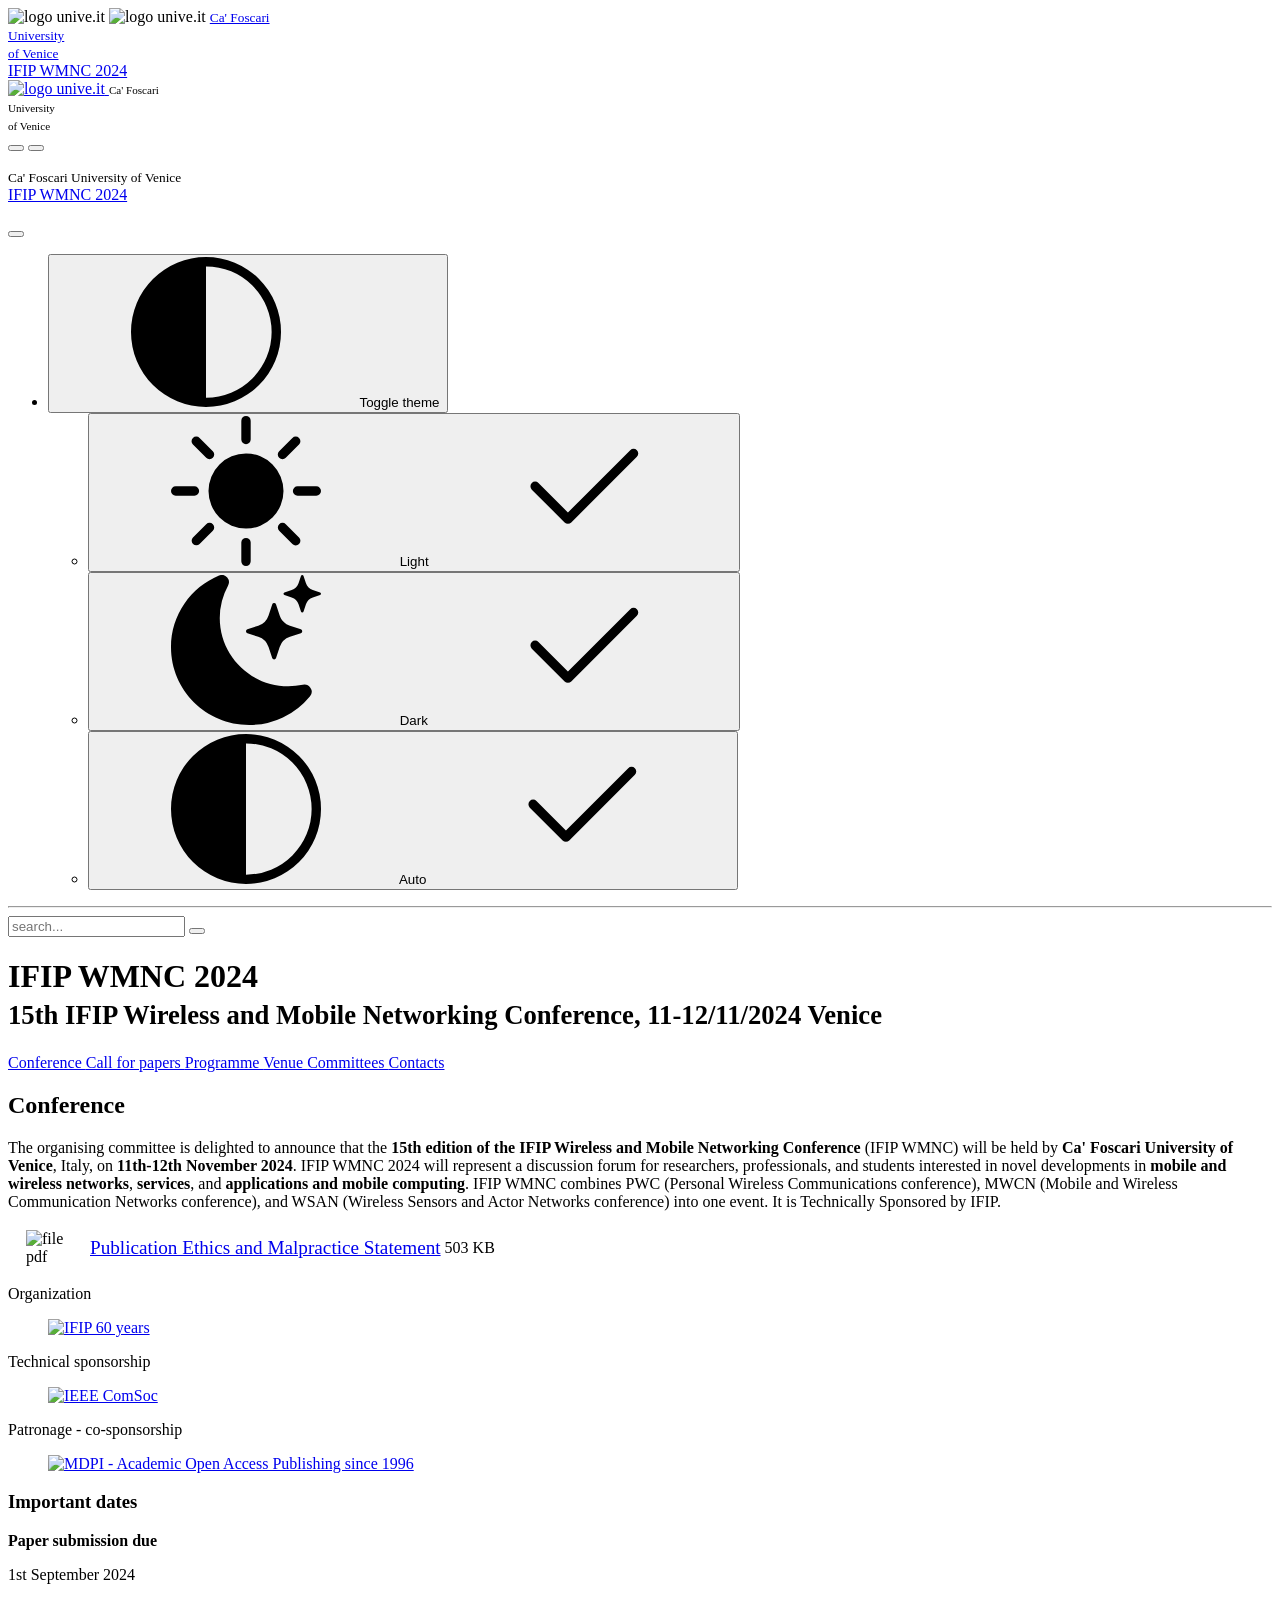
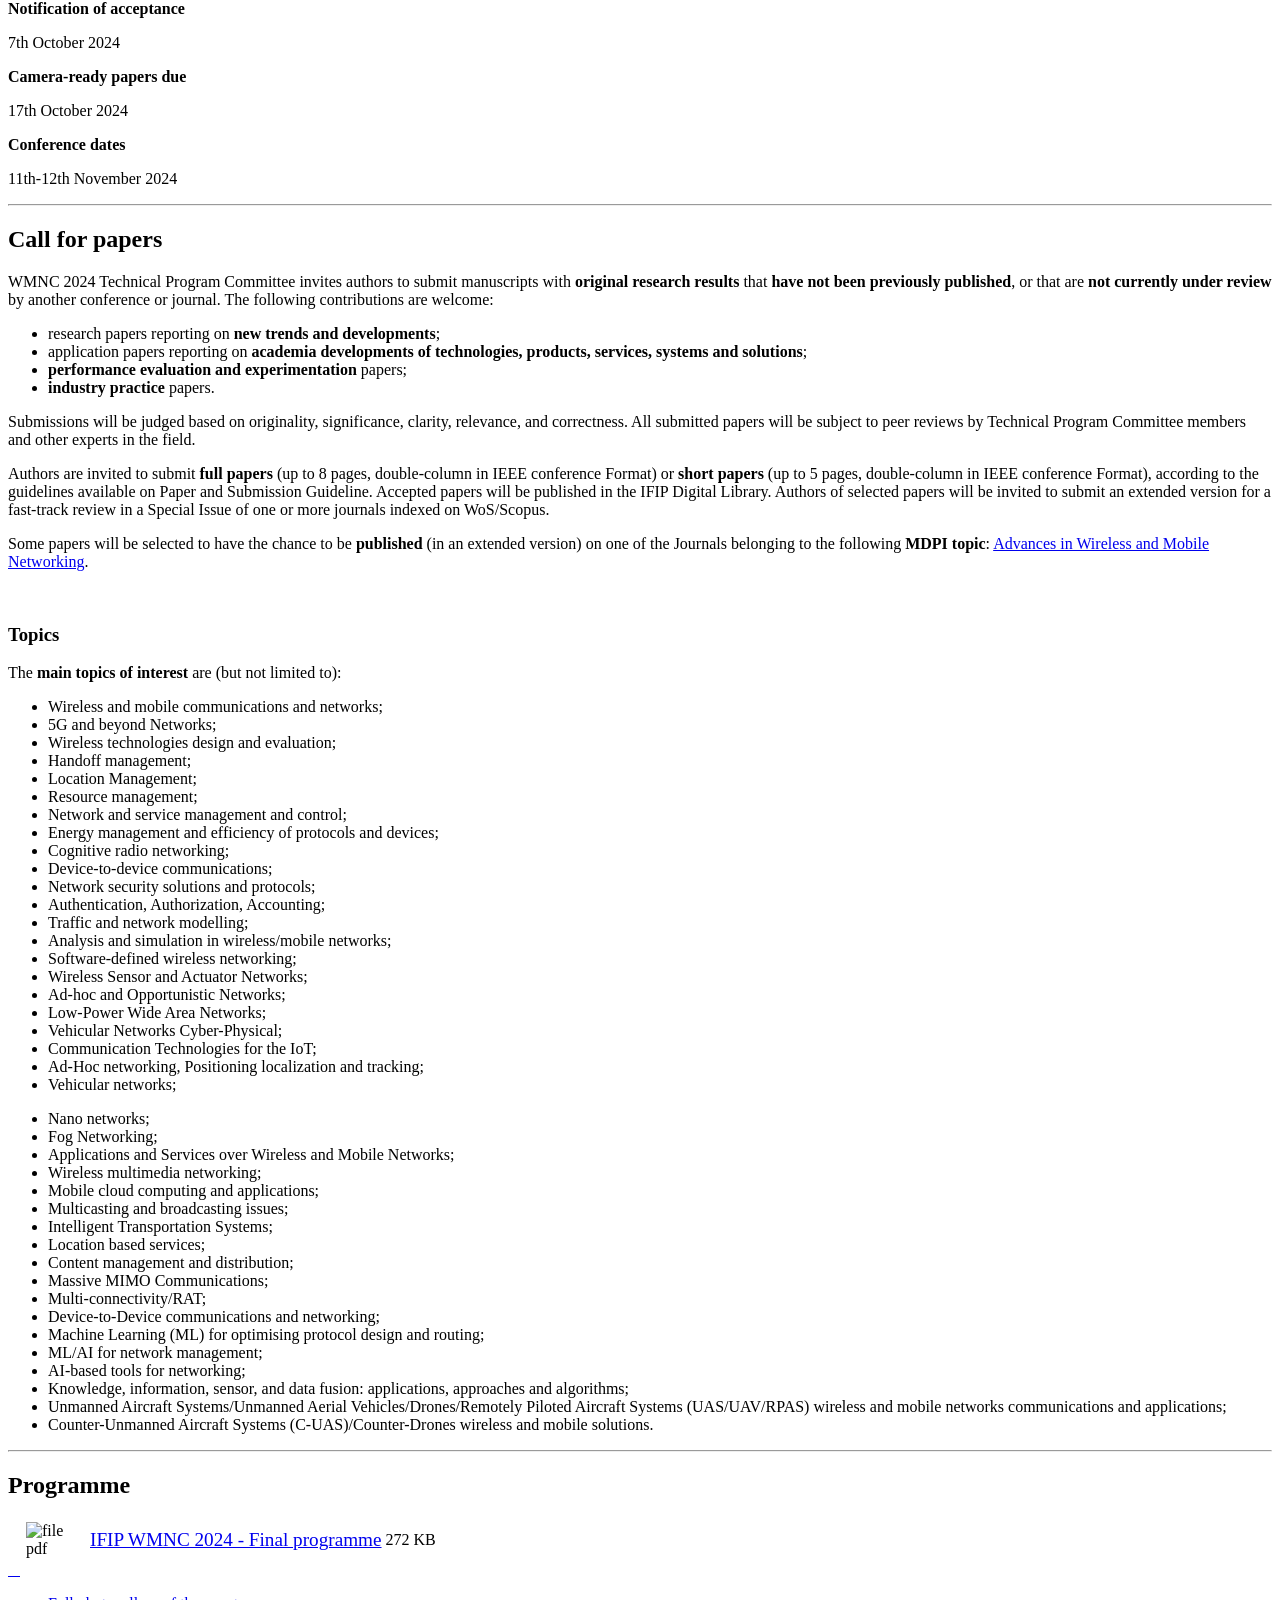
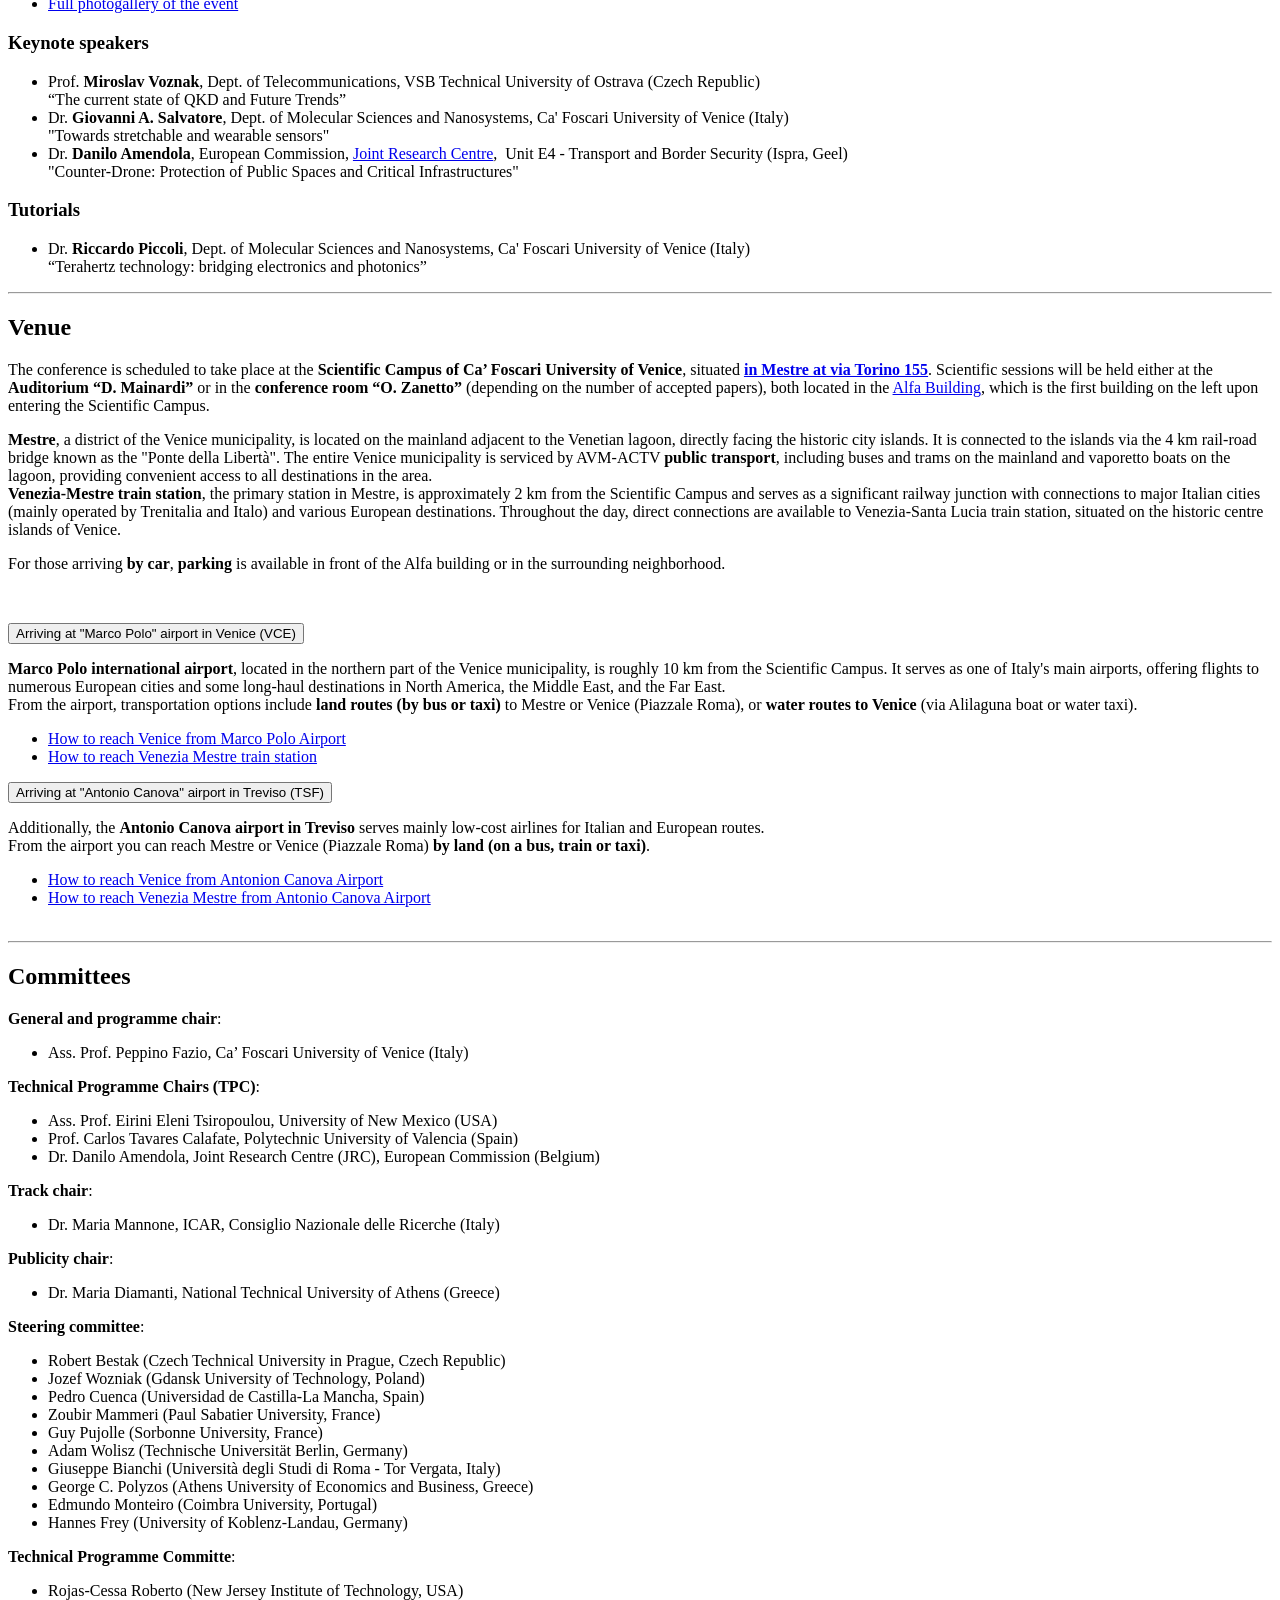
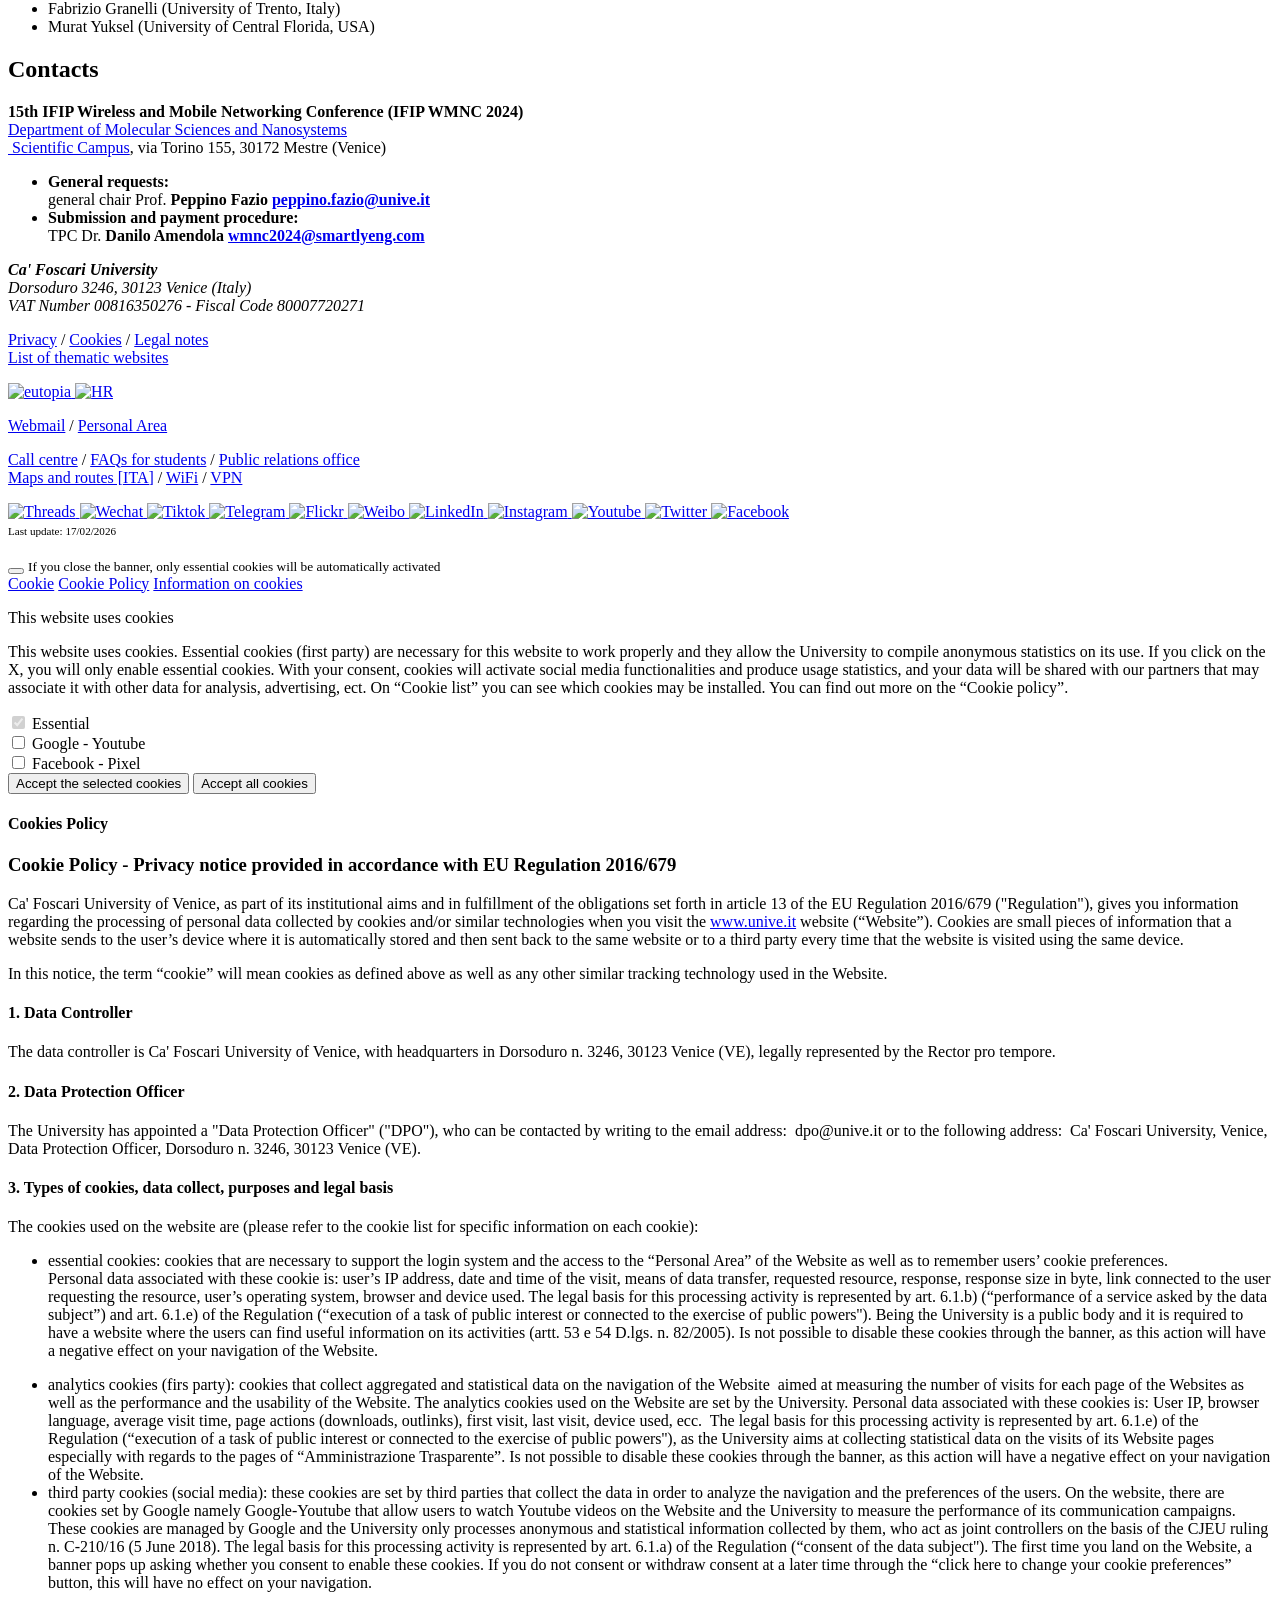
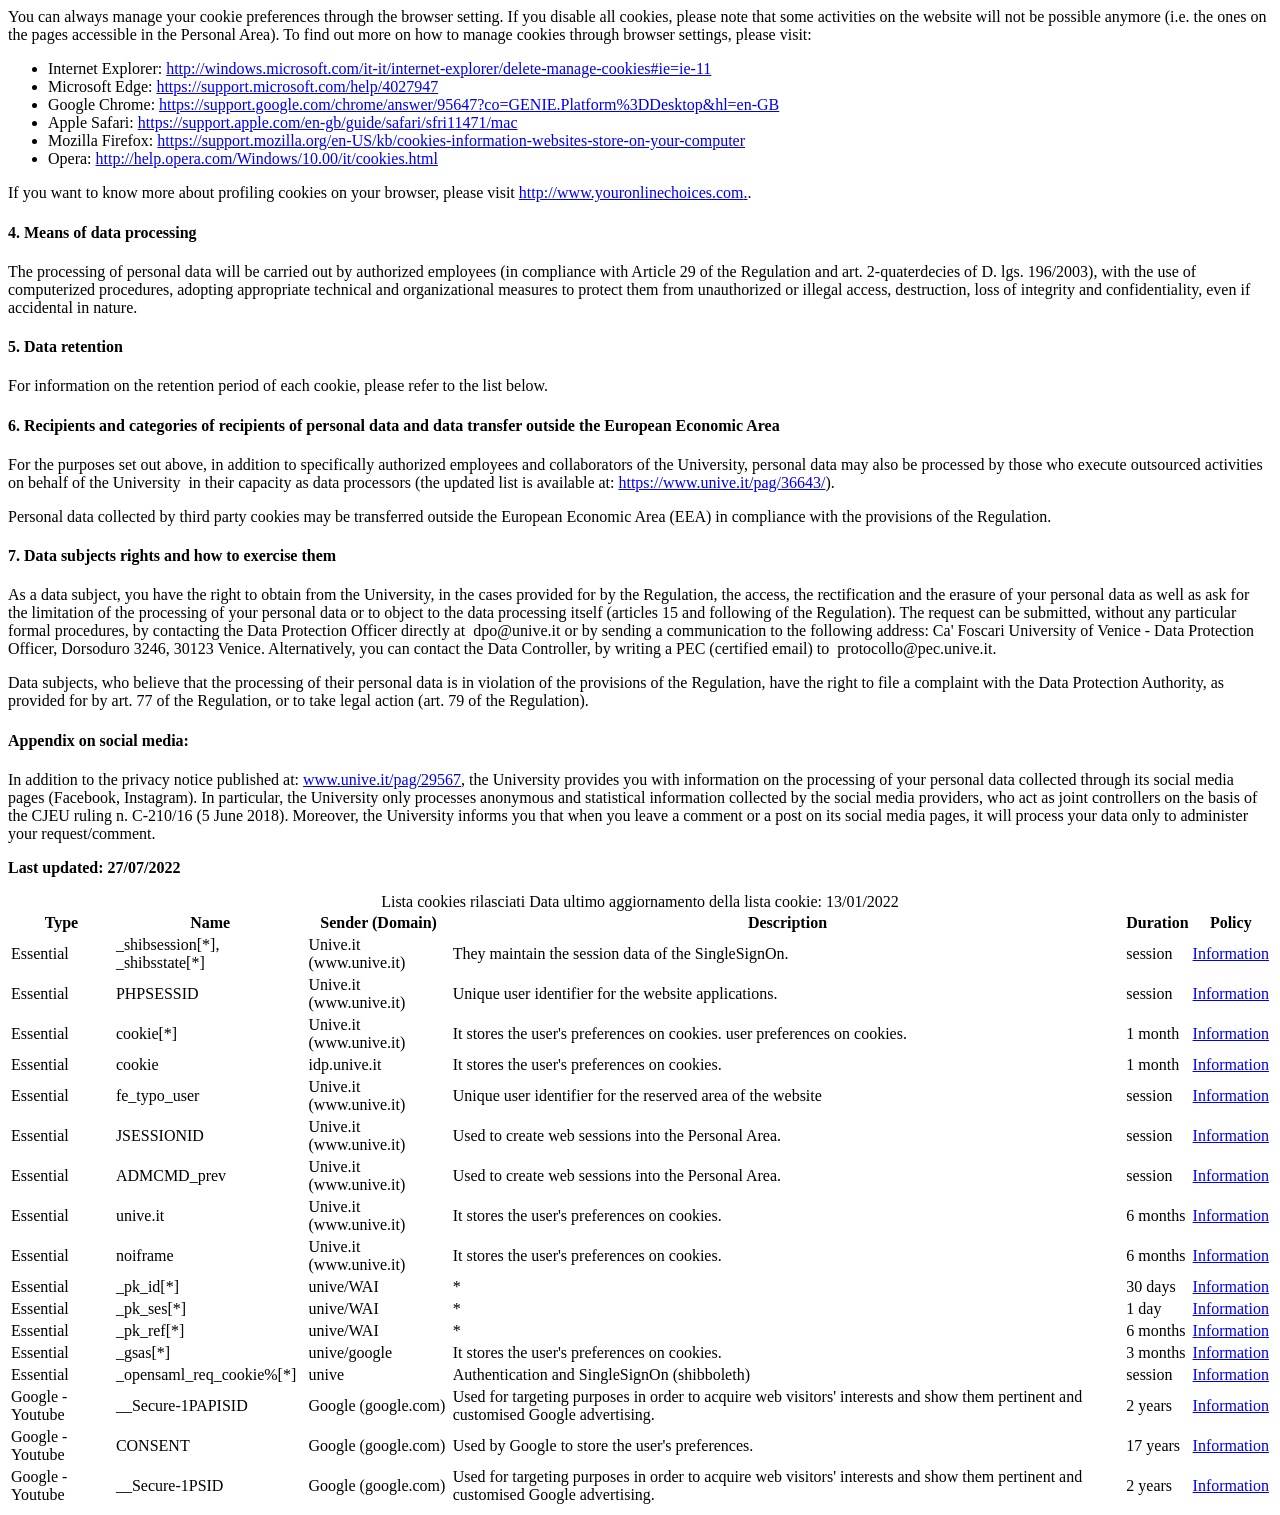
==== www.unive.it/web/en/6439/home.html @ 49c5b294 "WMNC2024 web page copy for archive." ====
<!DOCTYPE html>
<html lang="en-us" data-bs-theme="auto">

<!-- Mirrored from www.unive.it/web/en/6439/home by HTTrack Website Copier/3.x [XR&CO'2014], Wed, 25 Feb 2026 09:24:56 GMT -->
<!-- Added by HTTrack --><meta http-equiv="content-type" content="text/html;charset=utf-8" /><!-- /Added by HTTrack -->
<head>
    <meta charset="utf-8">

<!-- 
	This website is powered by TYPO3 - inspiring people to share!
	TYPO3 is a free open source Content Management Framework initially created by Kasper Skaarhoj and licensed under GNU/GPL.
	TYPO3 is copyright 1998-2026 of Kasper Skaarhoj. Extensions are copyright of their respective owners.
	Information and contribution at https://typo3.org/
-->

<link rel="icon" href="https://www.unive.it/web/typo3conf/ext/stee_template_b5/Resources/Public/img/favicon/favicon.ico" type="image/vnd.microsoft.icon">

<meta http-equiv="x-ua-compatible" content="IE=edge">
<meta name="generator" content="TYPO3 CMS">
<meta name="viewport" content="width=device-width, initial-scale=1">
<meta name="description" content="IFIP WMNC 2024 - Home">
<meta property="og:url" content="home.html">
<meta property="og:title" content="IFIP WMNC 2024: Home">
<meta property="og:description" content="IFIP WMNC 2024 - Home">
<meta name="twitter:card" content="summary">
<meta name="twitter:site" content="@CaFoscari">
<meta name="twitter:title" content="IFIP WMNC 2024: Home">
<meta name="twitter:description" content="IFIP WMNC 2024 - Home">
<meta name="twitter:url" content="home.html">


<link rel="stylesheet" href="https://www.unive.it/web/typo3temp/assets/compressed/merged-66d1e32c2a8ad8a3e44898c04e678b89-999660ed6b0a7241f09b6d0db7a4fcaa.css?1771584697" media="all">
<link href="https://www.unive.it/web/typo3conf/ext/stee_template_b5/Resources/Public/Css/07_gallery.css?1768818566" rel="stylesheet" >



<script src="https://www.unive.it/web/typo3temp/assets/compressed/merged-ca1e0258cf72cd79c325ad5ffb75a0f7-1f5405e349d5b674f6ff9dcb48064e6c.js?1768818706"></script>



<title>Home: IFIP WMNC 2024</title>
	

<!-- facebook pixel -->
<script >
	var univeFbPixel = function (){
		if (document.cookie.split(';').some((item) => item.includes('socialpix=checked'))){

			!function(f,b,e,v,n,t,s)
			{if(f.fbq)return;n=f.fbq=function(){n.callMethod?
			n.callMethod.apply(n,arguments):n.queue.push(arguments)};
			if(!f._fbq)f._fbq=n;n.push=n;n.loaded=!0;n.version='2.0';
			n.queue=[];t=b.createElement(e);t.async=!0;
			t.src=v;s=b.getElementsByTagName(e)[0];
			s.parentNode.insertBefore(t,s)}(window,document,'script',
			'https://connect.facebook.net/en_US/fbevents.js');
			fbq('init', '671717453353946'); 
			fbq('track', 'PageView');
			
			setTimeout(function(){
				fbq('trackCustom', 'TimeOnPage');
				//console.log('tempo');
			}, 45000);
			var scrollReached =false;
			var halfbrowserHeight =$(window).height() *0.6;
			$(window).scroll(function () {
				if (scrollReached) return false;
				var distance =$(window).scrollTop();
				if (distance < halfbrowserHeight) return false;
				scrollReached = true;
				fbq('trackCustom', 'ScrolledPage');
				//console.log('scroll');
			});


		}
	}
	$(function(){
		univeFbPixel();
	});
</script>

<!-- Matomo unive + agid -->
<!-- nome pagina: 'https://www.unive.it/WEB [ENG]/eventi e terza missione [ENG]/verde DAIS-DSMN/IFIP WMNC 2024/Home/6439' -->
<script>
	var full_url = 'home.html';
	var _paq = window._paq = window._paq || [];
			  
	(function() {
	
		var u='https://ingestion.webanalytics.italia.it/';
		_paq.push(['setTrackerUrl', u+'matomo.php']);
		_paq.push(['setSiteId', '14422']);

		var u='https://matomo.unive.it/matomo/';
		_paq.push(['addTracker', u+'matomo.php', '4']);
		_paq.push(['addTracker', u+'matomo.php', '5']);
		
		window.piwikAsyncInit = function () {
			var u='https://ingestion.webanalytics.italia.it/';
			var tracker1 = Piwik.getAsyncTracker(u+'matomo.php', '14422');
			tracker1.setCustomUrl('https://www.unive.it/WEB [ENG]/eventi e terza missione [ENG]/verde DAIS-DSMN/IFIP WMNC 2024/Home/6439');
			tracker1.trackPageView();
			tracker1.enableLinkTracking();
			
			var u='https://matomo.unive.it/matomo/';
			var tracker3 = Piwik.getAsyncTracker(u+'matomo.php', '4');
			tracker3.setCustomUrl('https://www.unive.it/WEB [ENG]/eventi e terza missione [ENG]/verde DAIS-DSMN/IFIP WMNC 2024/Home/6439');
			tracker3.trackPageView();
			tracker3.enableLinkTracking();
					
			var tracker4 = Piwik.getAsyncTracker(u+'matomo.php', '5');
			tracker4.trackPageView();
			tracker4.enableLinkTracking();
		}
		
		var u='https://matomo.unive.it/matomo/';
		var d=document, g=d.createElement('script'), s=d.getElementsByTagName('script')[0];
		g.type='text/javascript'; g.async=true; g.src=u+'matomo.js'; s.parentNode.insertBefore(g,s);
	})();
</script>
<!-- End Matomo Code -->

		

</head>
<body>
<svg xmlns="http://www.w3.org/2000/svg" style="display: none;">
	<symbol id="bootstrap" viewBox="0 0 118 94">
		<path fill="currentColor" fill-rule="evenodd" d="M24.509 0c-6.733 0-11.715 5.893-11.492 12.284.214 6.14-.064 14.092-2.066 20.577C8.943 39.365 5.547 43.485 0 44.014v5.972c5.547.529 8.943 4.649 10.951 11.153 2.002 6.485 2.28 14.437 2.066 20.577C12.794 88.106 17.776 94 24.51 94H93.5c6.733 0 11.714-5.893 11.491-12.284-.214-6.14.064-14.092 2.066-20.577 2.009-6.504 5.396-10.624 10.943-11.153v-5.972c-5.547-.529-8.934-4.649-10.943-11.153-2.002-6.484-2.28-14.437-2.066-20.577C105.214 5.894 100.233 0 93.5 0H24.508zM80 57.863C80 66.663 73.436 72 62.543 72H44a2 2 0 0 1-2-2V24a2 2 0 0 1 2-2h18.437c9.083 0 15.044 4.92 15.044 12.474 0 5.302-4.01 10.049-9.119 10.88v.277C75.317 46.394 80 51.21 80 57.863M60.521 28.34H49.948v14.934h8.905c6.884 0 10.68-2.772 10.68-7.727 0-4.643-3.264-7.207-9.012-7.207M49.948 49.2v16.458H60.91c7.167 0 10.964-2.876 10.964-8.281s-3.903-8.178-11.425-8.178H49.948z" clip-rule="evenodd"/>
	</symbol>
	<symbol id="check2" viewBox="0 0 16 16">
		<path d="M13.854 3.646a.5.5 0 0 1 0 .708l-7 7a.5.5 0 0 1-.708 0l-3.5-3.5a.5.5 0 1 1 .708-.708L6.5 10.293l6.646-6.647a.5.5 0 0 1 .708 0"/>
	</symbol>
	<symbol id="circle-half" viewBox="0 0 16 16">
		<path d="M8 15A7 7 0 1 0 8 1zm0 1A8 8 0 1 1 8 0a8 8 0 0 1 0 16"/>
	</symbol>
	<symbol id="moon-stars-fill" viewBox="0 0 16 16">
		<path d="M6 .278a.77.77 0 0 1 .08.858 7.2 7.2 0 0 0-.878 3.46c0 4.021 3.278 7.277 7.318 7.277q.792-.001 1.533-.16a.79.79 0 0 1 .81.316.73.73 0 0 1-.031.893A8.35 8.35 0 0 1 8.344 16C3.734 16 0 12.286 0 7.71 0 4.266 2.114 1.312 5.124.06A.75.75 0 0 1 6 .278"/>
		<path d="M10.794 3.148a.217.217 0 0 1 .412 0l.387 1.162c.173.518.579.924 1.097 1.097l1.162.387a.217.217 0 0 1 0 .412l-1.162.387a1.73 1.73 0 0 0-1.097 1.097l-.387 1.162a.217.217 0 0 1-.412 0l-.387-1.162A1.73 1.73 0 0 0 9.31 6.593l-1.162-.387a.217.217 0 0 1 0-.412l1.162-.387a1.73 1.73 0 0 0 1.097-1.097zM13.863.099a.145.145 0 0 1 .274 0l.258.774c.115.346.386.617.732.732l.774.258a.145.145 0 0 1 0 .274l-.774.258a1.16 1.16 0 0 0-.732.732l-.258.774a.145.145 0 0 1-.274 0l-.258-.774a1.16 1.16 0 0 0-.732-.732l-.774-.258a.145.145 0 0 1 0-.274l.774-.258c.346-.115.617-.386.732-.732z"/>
	</symbol>
	<symbol id="sun-fill" viewBox="0 0 16 16">
		<path d="M8 12a4 4 0 1 0 0-8 4 4 0 0 0 0 8M8 0a.5.5 0 0 1 .5.5v2a.5.5 0 0 1-1 0v-2A.5.5 0 0 1 8 0m0 13a.5.5 0 0 1 .5.5v2a.5.5 0 0 1-1 0v-2A.5.5 0 0 1 8 13m8-5a.5.5 0 0 1-.5.5h-2a.5.5 0 0 1 0-1h2a.5.5 0 0 1 .5.5M3 8a.5.5 0 0 1-.5.5h-2a.5.5 0 0 1 0-1h2A.5.5 0 0 1 3 8m10.657-5.657a.5.5 0 0 1 0 .707l-1.414 1.415a.5.5 0 1 1-.707-.708l1.414-1.414a.5.5 0 0 1 .707 0m-9.193 9.193a.5.5 0 0 1 0 .707L3.05 13.657a.5.5 0 0 1-.707-.707l1.414-1.414a.5.5 0 0 1 .707 0m9.193 2.121a.5.5 0 0 1-.707 0l-1.414-1.414a.5.5 0 0 1 .707-.707l1.414 1.414a.5.5 0 0 1 0 .707M4.464 4.465a.5.5 0 0 1-.707 0L2.343 3.05a.5.5 0 1 1 .707-.707l1.414 1.414a.5.5 0 0 1 0 .708"/>
	</symbol>
</svg>
<header class="unive_header" id="header">
	
     
	
		
	<div class="container-xxl logo-sezione d-none d-xl-block">
		<div class="riga">
			<div class="row">
	
			

					<div class="col col-md-12 logo-piccolo d-flex">

						<div class="logo_unive logo-piccolo position-relative">
							<img alt="logo unive.it" 
                                 class="logo-moeca img-fluid display-light" 
                                 src="https://www.unive.it/web/typo3conf/ext/stee_template_b5/Resources/Public/img/logo-unive/CF_moeca_pos_124-min.png">
							<img alt="logo unive.it" 
                                 class="logo-moeca img-fluid display-dark" 
                                 src="https://www.unive.it/web/typo3conf/ext/stee_template_b5/Resources/Public/img/logo-unive/CF_moeca_neg_124-min.png">
							<a class="logo-header stretched-link" href="http://www.unive.it/english">
								<small>Ca' Foscari<br />University<br />of Venice</small><br>
							</a>
						</div>

						
							<span class="section-name position-relative">
								<a href="home.html">IFIP WMNC 2024</a>
							</span>    
						

						

					</div>

				
				
			</div>
		</div>
	</div>
</header>


<nav class="navbar sticky-top navbar-expand-xl navbar-dark bg-verde" aria-label="Main navigation">
    <div class="container-xxl">  

		<div class="navbar-header mr-auto position-relative">

			<a id="logo-sito"  class="navbar-brand logo-mobile d-xl-none stretched-link" href="http://www.unive.it/english">
				<img alt="logo unive.it" class="img-fluid" src="https://www.unive.it/web/typo3conf/ext/stee_template_b5/Resources/Public/img/logo-unive/CF_moeca_neg_124-min.png">
			</a>
			<span class="navbar-brand logo-mobile d-xl-none" >
				<small><small>Ca' Foscari<br />University<br />of Venice</small><br></small>
			</span>

		</div>
			
        <div class="d-flex justify-content-end">
            <button class="navbar-toggler" type="button" data-bs-toggle="collapse" data-bs-target="#navbarsearch" aria-controls="navbarsearch" aria-expanded="false" aria-label="Cerca - Search">
                <i class="bi bi-search"></i>
            </button>
            <button class="navbar-toggler" type="button" data-bs-toggle="offcanvas" data-bs-target="#offcanvasNavbar" aria-controls="offcanvasNavbar" aria-label="mostra menu di navigazione - Toggle navigation">
                <i class="fs-2 bi bi-list"></i>
            </button>
        </div>
        
      	<div class="offcanvas offcanvas-end text-white bg-sito" tabindex="-1" id="offcanvasNavbar" aria-labelledby="offcanvasNavbarLabel">
			
            <div class="offcanvas-header position-relative">
				<p class="offcanvas-title fs-5" id="offcanvasNavbarLabel">
                    <small>Ca' Foscari University of Venice</small><br />
                    <a href="home.html">IFIP WMNC 2024</a>
				</p>
				<button type="button" class="btn-close btn-close-white" data-bs-dismiss="offcanvas" aria-label="Close"></button>
			</div>
            
			<div class="offcanvas-body">
                
            	<div class="d-none d-xl-block">
					
				</div>
				
				
                
					
                <div class="d-xl-flex justify-content-end flex-grow-1 pe-0">
                    
                    
                    
                    
<ul class="navbar-nav pe-1">
	<li class="nav-item dropdown">
		<button class="btn btn-link nav-link px-0 px-lg-2 py-2 dropdown-toggle d-flex align-items-center" id="bd-theme" type="button" aria-expanded="false" data-bs-toggle="dropdown" data-bs-display="static" aria-label="Toggle theme (auto)"> 
			<svg class="bi my-1 theme-icon-active" aria-hidden="true">
				<use href="#circle-half"></use>
			</svg> 
			<span class="d-lg-none ms-2" id="bd-theme-text">Toggle theme</span> 
		</button> 
		<ul class="dropdown-menu dropdown-menu-end" aria-labelledby="bd-theme-text"> 
			<li>
				<button type="button" class="dropdown-item d-flex align-items-center" data-bs-theme-value="light" aria-pressed="false"> 
					<svg class="bi me-2 opacity-50" aria-hidden="true" >
						<use href="#sun-fill"></use>
					</svg>
					Light
					<svg class="bi ms-auto d-none" aria-hidden="true">
						<use href="#check2"></use>
					</svg> 
				</button> 
			</li> 
			<li> 
				<button type="button" class="dropdown-item d-flex align-items-center" data-bs-theme-value="dark" aria-pressed="false"> 
					<svg class="bi me-2 opacity-50" aria-hidden="true">
						<use href="#moon-stars-fill"></use>
					</svg>
					Dark
					<svg class="bi ms-auto d-none" aria-hidden="true">
						<use href="#check2"></use>
					</svg> 
				</button> 
			</li> 
			<li> 
				<button type="button" class="dropdown-item d-flex align-items-center active" data-bs-theme-value="auto" aria-pressed="true"> 
					<svg class="bi me-2 opacity-50" aria-hidden="true">
						<use href="#circle-half"></use>
					</svg>
					Auto
					<svg class="bi ms-auto d-none" aria-hidden="true">
						<use href="#check2"></use>
					</svg> 
				</button> 
			</li> 
		</ul> 
	</li>
</ul> 
                    
                </div>
            
            	<div class="d-xl-none">
        			<hr class="d-xl-none text-white opacity-100">
						
                    
                </div>
    
                
            
                
        		
			</div>
		</div>
				
        <div class="collapse navbar-collapse  justify-content-end" id="navbarsearch">
            <div class="d-xl-none mt-3"></div>
                

    
            
        

    

    <form name="search" class="flex-fill" method="get" action="http://www.unive.it/data/search" role="search" lang="en" >  
  
  <div class="input-group my-1 me-1">
    <input type="text" class="form-control border-light focus-ring focus-ring-light" placeholder="search..." aria-label="Find in this site" name="q" title="Find in this site" >
    <button class="btn btn-light border-light" type="submit" aria-label="search"><i class="bi bi-search"></i></button>
  </div>
  
</form>





  
        </div>
		
    </div>
</nav>  


        
    



<main id="main" role="main">
	<div class="container-xxl">

		
				<div class="row"><!-- content 1 col -->
					<div class="col" aria-label="page content">
						
    

        
        
      
    

        
       
      
    

    
        </div>
    </div>
</div>



        
            
                

                    <div class="full_img blocca" 
						 style="background-image: url(https://www.unive.it/web/fileadmin/user_upload/eventi/WMNC-2024/home.jpg)">
                        <div class="container-xxl">
                            <div class="row">
                                <div class="col">    
                                    
                                            

    
            
        

    

	
			<h1>
				
					IFIP WMNC 2024
				
				
					<br />
					<small>
						15th IFIP Wireless and Mobile Networking Conference, 11-12/11/2024 Venice
					</small>
				
			</h1>
		





                                    
                                </div>
                            </div>
                        </div>	
                                
                        
                        
                    </div>
<!--					-->
                
            
        

    



<div class="container-xxl">
    <div class="row">
        <div class="col">
            

			



    
        	<div class="card tit-no-border">
				
                <div class="list-group list-group-flush list-group-horizontal-md text-md-center mb-0">
				
					    

    
            
        

    

	
			<a href="#c59937" class="list-group-item list-group-item-action">
				Conference
				
			</a>
		





				
					    

    
            
        

    

	
			<a href="#c58078" class="list-group-item list-group-item-action">
				Call for papers
				
			</a>
		





				
					    

    
            
        

    

	
			<a href="#c68871" class="list-group-item list-group-item-action">
				Programme
				
			</a>
		





				
					    

    
            
        

    

	
			<a href="#c59929" class="list-group-item list-group-item-action">
				Venue
				
			</a>
		





				
					    

    
            
        

    

	
			<a href="#c58003" class="list-group-item list-group-item-action">
				Committees
				
			</a>
		





				
					    

    
            
        

    

	
			<a href="#c58086" class="list-group-item list-group-item-action">
				Contacts
				
			</a>
		





				
                </div>
            </div>
        
	

    

    
            
        

    

	
            <a class="ancora-unive" id="c59937" name="c59937"></a>
			<h2>
				
					Conference
				
				
			</h2>
		




    

    
            
        

    

	
            <a class="ancora-unive" id="c58055" name="c58055"></a>
    		<p>The organising committee is delighted to announce that the <strong>15th edition of the IFIP Wireless and Mobile Networking Conference</strong> (IFIP WMNC) will be held by <strong>Ca' Foscari University of Venice</strong>, Italy, on <strong>11th-12th November 2024</strong>. IFIP WMNC 2024 will represent a discussion forum for researchers, professionals, and students interested in novel developments in <strong>mobile and wireless networks</strong>, <strong>services</strong>, and <strong>applications and mobile computing</strong>. IFIP WMNC combines PWC (Personal Wireless Communications conference), MWCN (Mobile and Wireless Communication Networks conference), and WSAN (Wireless Sensors and Actor Networks conference) into one event. It is Technically Sponsored by IFIP.</p>
		
	



    

    
            <a class="ancora-unive" id="c76871" name="c76871"></a>
        

    

	
			
                <a class="ancora-unive" id="c76871" name="c76871"></a>
				
				<div class="table-responsive-md">
					<table class="table table-hover scarica-file">
						
							<tr class="last">
								<td style="padding-left:16px; width: 60px;">
									<img class="pull-left" width="32" src="https://www.unive.it/web/typo3conf/ext/stee_template_b5/Resources/Public/img/icon/pdf.png" alt="file pdf">
								</td>
								<td class="align-bottom">
									<a href="https://www.unive.it/web/fileadmin/user_upload/eventi/WMNC-2024/Publication_Ethics_and_Malpractice_Statement_WMNC.pdf"  title="Publication Ethics and Malpractice Statement" 
                                       target="_blank" 
                                       rel="noreferrer">
										<span class="text-left fw-normal" style="font-size: 1.2rem;">Publication Ethics and Malpractice Statement</span>
									</a>
									
								</td>
								<td class="text-end align-bottom">
									<span class="badge bg-secondary">503 KB</span>
								</td>
							</tr>
						
					</table>
				</div>
			
		





		
	<div class="row justify-content-center ">
		<div class="  col-lg-4 ">            
            
                    

    
            
        

    

	
            <a class="ancora-unive" id="c60019" name="c60019"></a>
    		<p class="lead">Organization</p>
		
	




            
                    

    
            
        

    
            

	
            


	
		
			
				<figure class="figure">
					
							<a href="https://www.ifip.org/" target="_blank" rel="noreferrer" class="img-link">
                        		<img src="https://www.unive.it/web/fileadmin/user_upload/img/loghi/400x200/IFIP.png" class="figure-img img-fluid rounded-1" alt="IFIP 60 years" title="International Federation for Information Processing (IFIP)"/>
							</a>
						
					
				</figure>
			
		
	

			


		





            
		</div>
		<div class="  col-lg-4 ">
            
                    

    
            
        

    

	
            <a class="ancora-unive" id="c60021" name="c60021"></a>
    		<p class="lead">Technical sponsorship</p>
		
	




            
                    

    
            
        

    
            

	
            


	
		
			
				<figure class="figure">
					
							<a href="https://www.comsoc.org/" target="_blank" rel="noreferrer" class="img-link">
                        		<img src="https://www.unive.it/web/fileadmin/user_upload/img/loghi/400x200/ieee-comsoc.png" class="figure-img img-fluid rounded-1" alt="IEEE ComSoc" title="IEEE ComSoc"/>
							</a>
						
					
				</figure>
			
		
	

			


		





            
		</div>
		<div class="  col-lg-4 ">
            
                    

    
            
        

    

	
            <a class="ancora-unive" id="c73466" name="c73466"></a>
    		<p class="lead">Patronage - co-sponsorship</p>
		
	




            
                    

    
            
        

    
            

	
            


	
		
			
				<figure class="figure">
					
							<a href="https://www.mdpi.com/" target="_blank" rel="noreferrer" class="img-link">
                        		<img src="https://www.unive.it/web/fileadmin/user_upload/img/loghi/400x200/MDPI_400x200.png" class="figure-img img-fluid rounded-1" alt="MDPI - Academic Open Access Publishing since 1996" title="MDPI - Academic Open Access Publishing since 1996"/>
							</a>
						
					
				</figure>
			
		
	

			


		





            
		</div>
	</div>
			

    

    
            
        

    

	
            <a class="ancora-unive" id="c58068" name="c58068"></a>
			<h3>
				
					Important dates
				
				
			</h3>
		





		
	<div class="row justify-content-center ">
		<div class="  col-lg-3 ">
            
                    

    
            
        

    

	
			<div class="card tit-verde">
				
				<div class="card-body">
					<p><strong>Paper submission due</strong></p>
<p>1st September 2024</p>
				</div>
			</div>
		
	




            
		</div>
		<div class="  col-lg-3 ">
            
                    

    
            
        

    

	
			<div class="card tit-verde">
				
				<div class="card-body">
					<p><strong>Notification of acceptance</strong></p>
<p>7th October 2024</p>
				</div>
			</div>
		
	




            
		</div>
		<div class="  col-lg-3 ">
            
                    

    
            
        

    

	
			<div class="card tit-verde">
				
				<div class="card-body">
					<p><strong>Camera-ready papers due</strong></p>
<p>17th October 2024</p>
				</div>
			</div>
		
	




            
		</div>
		<div class="  col-lg-3 ">
            
                    

    
            
        

    

	
			<div class="card tit-verde">
				
				<div class="card-body">
					<p><strong>Conference dates</strong></p>
<p>11th-12th November 2024</p>
				</div>
			</div>
		
	




            
		</div>
	</div>
			

    

    
            
        

    

	
   			<hr class="border border-verde border-div opacity-100 mt-4 mb-5">
		




    

    
            
        

    

	
            <a class="ancora-unive" id="c58078" name="c58078"></a>
			<h2>
				
					Call for papers
				
				
			</h2>
		




    

    
            
        

    

	
            <a class="ancora-unive" id="c58062" name="c58062"></a>
    		<p dir="ltr">WMNC 2024 Technical Program Committee invites authors to submit manuscripts with <strong>original research results</strong> that <strong>have not been previously published</strong>, or that are <strong>not currently under review</strong> by another conference or journal. The following contributions are welcome:</p><ul><li>research papers reporting on <strong>new trends and developments</strong>;</li><li>application papers reporting on <strong>academia developments of technologies, products, services, systems and solutions</strong>;</li><li><strong>performance evaluation and experimentation</strong> papers;</li><li><strong>industry practice</strong> papers.</li></ul><p>Submissions will be judged based on originality, significance, clarity, relevance, and correctness. All submitted papers will be subject to peer reviews by Technical Program Committee members and other experts in the field.&nbsp;</p>
		
	



    

    
            
        

    

	
            <a class="ancora-unive" id="c58063" name="c58063"></a>
    		<p>Authors are invited to submit <strong>full papers</strong> (up to 8 pages, double-column in IEEE conference Format) or <strong>short papers</strong> (up to 5 pages, double-column in IEEE conference Format), according to the guidelines available on Paper and Submission Guideline. Accepted papers will be published in the IFIP Digital Library. Authors of selected papers will be invited to submit an extended version for a fast-track review in a Special Issue of one or more journals indexed on WoS/Scopus.</p>
		
	



    

    
            
        

    

	
            <a class="ancora-unive" id="c82797" name="c82797"></a>
    		<p>Some papers will be selected to have the chance to be <strong>published</strong> (in an extended version) on one of the Journals belonging to the following <strong>MDPI topic</strong>: <a href="https://www.mdpi.com/topics/7I09CQ1949" target="_blank" rel="noreferrer">Advances in Wireless and Mobile Networking</a>.</p>
<p>&nbsp;</p>
		
	



    

    
            
        

    

	
            <a class="ancora-unive" id="c58072" name="c58072"></a>
			<h3>
				
					Topics
				
				
			</h3>
		




    

    
            
        

    

	
            <a class="ancora-unive" id="c58088" name="c58088"></a>
    		<p dir="ltr">The <strong>main topics of interest</strong> are (but not limited to):&nbsp;</p>
		
	




    
    <div class="row justify-content-center ">    
        <div class="  col-lg-6 ">
            
                    

    
            
        

    

	
            <a class="ancora-unive" id="c58066" name="c58066"></a>
    		<ul><li>Wireless and mobile communications and networks;</li><li>5G and beyond Networks;</li><li>Wireless technologies design and evaluation;</li><li>Handoff management;</li><li>Location Management;</li><li>Resource management;</li><li>Network and service management and control;</li><li>Energy management and efficiency of protocols and devices;</li><li>Cognitive radio networking;</li><li>Device-to-device communications;</li><li>Network security solutions and protocols;</li><li>Authentication, Authorization, Accounting;</li><li>Traffic and network modelling;</li><li>Analysis and simulation in wireless/mobile networks;</li><li>Software-defined wireless networking;</li><li>Wireless Sensor and Actuator Networks;</li><li>Ad-hoc and Opportunistic Networks;</li><li>Low-Power Wide Area Networks;</li><li>Vehicular Networks Cyber-Physical;</li><li>Communication Technologies for the IoT;</li><li>Ad-Hoc networking, Positioning localization and tracking;</li><li>Vehicular networks;</li></ul>
		
	




            
        </div>
        <div class="  col-lg-6 ">
            
                    

    
            
        

    

	
            <a class="ancora-unive" id="c58067" name="c58067"></a>
    		<ul><li>Nano networks;</li><li>Fog Networking;</li><li>Applications and Services over Wireless and Mobile Networks;</li><li>Wireless multimedia networking;</li><li>Mobile cloud computing and applications;</li><li>Multicasting and broadcasting issues;</li><li>Intelligent Transportation Systems;</li><li>Location based services;</li><li>Content management and distribution;</li><li>Massive MIMO Communications;</li><li>Multi-connectivity/RAT;</li><li>Device-to-Device communications and networking;</li><li>Machine Learning (ML) for optimising protocol design and routing;</li><li>ML/AI for network management;</li><li>AI-based tools for networking;</li><li>Knowledge, information, sensor, and data fusion: applications, approaches and algorithms;</li><li>Unmanned Aircraft Systems/Unmanned Aerial Vehicles/Drones/Remotely Piloted Aircraft Systems (UAS/UAV/RPAS) wireless and mobile networks communications and applications;</li><li>Counter-Unmanned Aircraft Systems (C-UAS)/Counter-Drones wireless and mobile solutions.</li></ul>
		
	




            
        </div>
    </div>

    

    
            
        

    

	
   			<hr class="border border-verde border-div opacity-100 mt-4 mb-5">
		




    

    
            
        

    

	
            <a class="ancora-unive" id="c68871" name="c68871"></a>
			<h2>
				
					Programme
				
				
			</h2>
		




    

    
            <a class="ancora-unive" id="c82233" name="c82233"></a>
        

    

	
			
                <a class="ancora-unive" id="c82233" name="c82233"></a>
				
				<div class="table-responsive-md">
					<table class="table table-hover scarica-file">
						
							<tr class="last">
								<td style="padding-left:16px; width: 60px;">
									<img class="pull-left" width="32" src="https://www.unive.it/web/typo3conf/ext/stee_template_b5/Resources/Public/img/icon/pdf.png" alt="file pdf">
								</td>
								<td class="align-bottom">
									<a href="https://www.unive.it/web/fileadmin/user_upload/eventi/WMNC-2024/Final_Program.pdf"  title="IFIP WMNC 2024 - Final programme" 
                                       target="_blank" 
                                       rel="noreferrer">
										<span class="text-left fw-normal" style="font-size: 1.2rem;">IFIP WMNC 2024 - Final programme</span>
									</a>
									
								</td>
								<td class="text-end align-bottom">
									<span class="badge bg-secondary">272 KB</span>
								</td>
							</tr>
						
					</table>
				</div>
			
		




    

    
            
        

    
            

	
            
            
            



	<div class="row justify-content-center mb-0">
    
		
			
				
                
					<a 	href="https://www.unive.it/web/fileadmin/user_upload/eventi/WMNC-2024/IMG-20241111-WA0004.jpg" 
						data-lightbox="gallery" 
						class="col-md-3 mb-4 position-relative overflow-hidden lightbox_gallery"  
						style="height:140px;" 
					    aria-label="gallery"
						data-title="" 
						data-footer="">
						
						<img 	src="https://www.unive.it/web/fileadmin/user_upload/eventi/WMNC-2024/IMG-20241111-WA0004.jpg" 
								class="img-fluid position-relative" 
								style="top: 50%; transform: translateY(-50%);" 
								alt="">
					</a>
					
				
			
				
                
					<a 	href="https://www.unive.it/web/fileadmin/user_upload/eventi/WMNC-2024/IMG-20241113-WA0013.jpg" 
						data-lightbox="gallery" 
						class="col-md-3 mb-4 position-relative overflow-hidden lightbox_gallery"  
						style="height:140px;" 
					    aria-label="gallery"
						data-title="" 
						data-footer="">
						
						<img 	src="https://www.unive.it/web/fileadmin/user_upload/eventi/WMNC-2024/IMG-20241113-WA0013.jpg" 
								class="img-fluid position-relative" 
								style="top: 50%; transform: translateY(-50%);" 
								alt="">
					</a>
					
				
			
		
			
				
                
					<a 	href="https://www.unive.it/web/fileadmin/user_upload/eventi/WMNC-2024/IMG-20241112-WA0003.jpg" 
						data-lightbox="gallery" 
						class="col-md-3 mb-4 position-relative overflow-hidden lightbox_gallery"  
						style="height:140px;" 
					    aria-label="gallery"
						data-title="" 
						data-footer="">
						
						<img 	src="https://www.unive.it/web/fileadmin/user_upload/eventi/WMNC-2024/IMG-20241112-WA0003.jpg" 
								class="img-fluid position-relative" 
								style="top: 50%; transform: translateY(-50%);" 
								alt="">
					</a>
					
				
			
				
                
					<a 	href="https://www.unive.it/web/fileadmin/user_upload/eventi/WMNC-2024/IMG-20241130-WA0014.jpg" 
						data-lightbox="gallery" 
						class="col-md-3 mb-4 position-relative overflow-hidden lightbox_gallery"  
						style="height:140px;" 
					    aria-label="gallery"
						data-title="" 
						data-footer="">
						
						<img 	src="https://www.unive.it/web/fileadmin/user_upload/eventi/WMNC-2024/IMG-20241130-WA0014.jpg" 
								class="img-fluid position-relative" 
								style="top: 50%; transform: translateY(-50%);" 
								alt="">
					</a>
					
				
			
		
        
	</div>
    

			


		




    

    
            
        

    

	
            <a class="ancora-unive" id="c88121" name="c88121"></a>
    		<ul><li><p class="lead"><a href="https://drive.google.com/drive/folders/1IkGUdmKPErHhL08HzJ45a4uySEfwGqO3?usp=sharing" target="_blank" rel="noreferrer">Full photogallery of the event</a></p></li></ul>
		
	




    
    <div class="row justify-content-center ">    
        <div class="  col-lg-6 ">
            
                    

    
            
        

    

	
            <a class="ancora-unive" id="c68873" name="c68873"></a>
    		<h3>Keynote speakers</h3><ul><li>Prof. <strong>Miroslav Voznak</strong>, Dept. of Telecommunications, VSB Technical University of Ostrava (Czech Republic)<br>“The current state of QKD and Future Trends”</li><li>Dr. <strong>Giovanni A. Salvatore</strong>, Dept. of Molecular Sciences and Nanosystems, Ca' Foscari University of Venice (Italy)<br>"Towards stretchable and wearable sensors"</li><li>Dr. <strong>Danilo Amendola</strong>, European Commission, <a href="https://ec.europa.eu/jrc/" target="_blank" rel="noreferrer">Joint Research Centre</a>, &nbsp;Unit E4 - Transport and Border Security (Ispra, Geel)<br>"Counter-Drone: Protection of Public Spaces and Critical Infrastructures"</li></ul>
		
	




            
        </div>
        <div class="  col-lg-6 ">
            
                    

    
            
        

    

	
            <a class="ancora-unive" id="c73469" name="c73469"></a>
    		<h3><span>Tutorials&nbsp;</span></h3><ul><li><span>Dr. <strong>Riccardo Piccoli</strong>, Dept. of Molecular Sciences and Nanosystems, Ca' Foscari University of Venice (Italy)&nbsp;</span><br><span>“Terahertz technology: bridging electronics and photonics”</span></li></ul>
		
	




            
        </div>
    </div>

    

    
            
        

    

	
   			<hr class="border border-verde border-div opacity-100 mt-4 mb-5">
		




    

    
            
        

    

	
            <a class="ancora-unive" id="c59929" name="c59929"></a>
			<h2>
				
					Venue
				
				
			</h2>
		





    
    <div class="row justify-content-center ">    
        <div class="  col-lg-6 ">
            
                    

    
            
        

    

	
            <a class="ancora-unive" id="c59930" name="c59930"></a>
    		<p>The conference is scheduled to take place at the <strong>Scientific Campus of Ca’ Foscari University of Venice</strong>, situated <a href="https://apps.unive.it/mappe/sede/990025" target="_top"><strong>in Mestre at via Torino 155</strong></a>. Scientific sessions will be held either at the <strong>Auditorium “D. Mainardi”</strong> or in the <strong>conference room “O. Zanetto”</strong> (depending on the number of accepted papers), both located in the <a href="https://apps.unive.it/mappe/sede/990025A" target="_top">Alfa Building</a>, which is the first building on the left upon entering the Scientific Campus.</p>
<p><strong>Mestre</strong>, a district of the Venice municipality, is located on the mainland adjacent to the Venetian lagoon, directly facing the historic city islands. It is connected to the islands via the 4 km rail-road bridge known as the "Ponte della Libertà". The entire Venice municipality is serviced by AVM-ACTV <strong>public transport</strong>, including buses and trams on the mainland and vaporetto boats on the lagoon, providing convenient access to all destinations in the area.<br><strong>Venezia-Mestre train station</strong>, the primary station in Mestre, is approximately 2 km from the Scientific Campus and serves as a significant railway junction with connections to major Italian cities (mainly operated by Trenitalia and Italo) and various European destinations. Throughout the day, direct connections are available to Venezia-Santa Lucia train station, situated on the historic centre islands of Venice.</p>
<p>For those arriving <strong>by car</strong>, <strong>parking</strong> is available in front of the Alfa building or in the surrounding neighborhood.</p>
		
	




            
        </div>
        <div class="  col-lg-6 ">
            
                    

    
            
        

    
            

	
            


	
		
			
				<figure class="figure">
					
                        	<img src="https://www.unive.it/web/fileadmin/user_upload/eventi/WMNC-2024/campus-scientifico-mestre.jpg" class="figure-img img-fluid rounded-1 shadow" alt="" title=""/>
						
					
				</figure>
			
		
	

			


		





            
        </div>
    </div>


    
    <div class="row justify-content-center h-uguale g-4 mb-4">    
        <div class="  col-lg-6 ">
            
                    

    
            
        

    

	
			<div class="card tit-no-border rounded-0 espansione mt-0 mb-0 px-0" 
                 id="card59932">
                <a class="ancora-unive" id="c59932" name="c59932"></a>
				<button class="card-header border-0 rounded-0 text-start my-2" 
					 data-bs-toggle="collapse" 
					 data-bs-target="#collapse59932" 
					 aria-expanded="false" 
					 aria-controls="collapse59932" 
					 data-parent="#card59932" 
					 type="button" >
					
					<div class="my-2 p-0 titolo-esp d-flex">
						<div class="w-100 p-2 pt-3">Arriving at "Marco Polo" airport in Venice (VCE)</div>
						<div class="p-2 flex-shrink-1">
							<i class="indicator bi bi-plus-lg float-end fs-4 mt-0 mb-0 me-0"></i>
						</div>
					</div>
					
				</button>
				<div id="collapse59932" 
                     class="collapse">
                    <!--<div class="border-bottom rounded-0 " ></div>-->
					<div class="card-body">
						<p><strong>Marco Polo international airport</strong>, located in the northern part of the Venice municipality, is roughly 10 km from the Scientific Campus. It serves as one of Italy's main airports, offering flights to numerous European cities and some long-haul destinations in North America, the Middle East, and the Far East.&nbsp;<br>From the airport, transportation options include <strong>land routes (by bus or taxi)</strong> to Mestre or Venice (Piazzale Roma), or <strong>water routes to Venice</strong> (via Alilaguna boat or water taxi).</p><ul><li><a href="https://www.veneziaairport.it/en/transport/venice.html" target="_top">How to reach Venice from Marco Polo Airport</a></li><li><a href="https://www.veneziaairport.it/en/transport/venezia-mestre-station.html" target="_top">How to reach Venezia Mestre train station</a></li></ul>
					</div>
				</div>
                <div class="border-bottom rounded-0 border-dark" ></div>
                <script> 
                    function toggleChevron(e) { $(e.target).prev('.card-header').find("i.indicator").toggleClass('bi-plus-lg bi-dash-lg');}
                    $('#card59932').on('hidden.bs.collapse', toggleChevron);
                    $('#card59932').on('shown.bs.collapse', toggleChevron);
                </script> 
			</div>
		
	




            
        </div>
        <div class="  col-lg-6 ">
            
                    

    
            
        

    

	
			<div class="card tit-no-border rounded-0 espansione mt-0 mb-0 px-0" 
                 id="card59933">
                <a class="ancora-unive" id="c59933" name="c59933"></a>
				<button class="card-header border-0 rounded-0 text-start my-2" 
					 data-bs-toggle="collapse" 
					 data-bs-target="#collapse59933" 
					 aria-expanded="false" 
					 aria-controls="collapse59933" 
					 data-parent="#card59933" 
					 type="button" >
					
					<div class="my-2 p-0 titolo-esp d-flex">
						<div class="w-100 p-2 pt-3">Arriving at "Antonio Canova" airport in Treviso (TSF)</div>
						<div class="p-2 flex-shrink-1">
							<i class="indicator bi bi-plus-lg float-end fs-4 mt-0 mb-0 me-0"></i>
						</div>
					</div>
					
				</button>
				<div id="collapse59933" 
                     class="collapse">
                    <!--<div class="border-bottom rounded-0 " ></div>-->
					<div class="card-body">
						<p>Additionally, the <strong>Antonio Canova airport in Treviso</strong> serves mainly low-cost airlines for Italian and European routes.<br>From the airport you can reach Mestre or Venice (Piazzale Roma) <strong>by land (on a bus, train or taxi)</strong>.</p><ul><li><a href="https://www.trevisoairport.it/en/transport/venezia-santa-lucia-station.html" target="_top">How to reach Venice from Antonion Canova Airport</a></li><li><a href="https://www.trevisoairport.it/en/transport/venezia-mestre-station.html" target="_top">How to reach Venezia Mestre from Antonio Canova Airport</a><br>&nbsp;</li></ul>
					</div>
				</div>
                <div class="border-bottom rounded-0 border-dark" ></div>
                <script> 
                    function toggleChevron(e) { $(e.target).prev('.card-header').find("i.indicator").toggleClass('bi-plus-lg bi-dash-lg');}
                    $('#card59933').on('hidden.bs.collapse', toggleChevron);
                    $('#card59933').on('shown.bs.collapse', toggleChevron);
                </script> 
			</div>
		
	




            
        </div>
    </div>

    

    
            
        

    

	
   			<hr class="border border-verde border-div opacity-100 mt-4 mb-5">
		




    

    
            
        

    

	
            <a class="ancora-unive" id="c58003" name="c58003"></a>
			<h2>
				
					Committees
				
				
			</h2>
		





    
    <div class="row justify-content-center ">    
        <div class="  col-lg-6 ">
            
                    

    
            
        

    

	
            <a class="ancora-unive" id="c58079" name="c58079"></a>
    		<p dir="ltr"><strong>General and programme chair</strong>:</p><ul><li>Ass. Prof. Peppino Fazio, Ca’ Foscari University of Venice (Italy)</li></ul><p dir="ltr"><strong>Technical Programme Chairs (TPC)</strong>:&nbsp;</p><ul><li>Ass. Prof. Eirini Eleni Tsiropoulou, University of New Mexico (USA)</li><li>Prof. Carlos Tavares Calafate, Polytechnic University of Valencia (Spain)</li><li>Dr. Danilo Amendola, Joint Research Centre (JRC), European Commission (Belgium)</li></ul><p dir="ltr"><strong>Track chair</strong>:</p><ul><li>Dr. Maria Mannone, ICAR, Consiglio Nazionale delle Ricerche (Italy)</li></ul><p dir="ltr"><strong>Publicity chair</strong>:</p><ul><li>Dr. Maria Diamanti, National Technical University of Athens (Greece)</li></ul>
		
	




            
        </div>
        <div class="  col-lg-6 ">
            
                    

    
            
        

    

	
            <a class="ancora-unive" id="c58080" name="c58080"></a>
    		<p><strong>Steering committee</strong>:</p><ul><li>Robert Bestak (Czech Technical University in Prague, Czech Republic)</li><li>Jozef Wozniak (Gdansk University of Technology, Poland)</li><li>Pedro Cuenca (Universidad de Castilla-La Mancha, Spain)</li><li>Zoubir Mammeri (Paul Sabatier University, France)</li><li>Guy Pujolle (Sorbonne University, France)</li><li>Adam Wolisz (Technische Universität Berlin, Germany)</li><li>Giuseppe Bianchi (Università degli Studi di Roma - Tor Vergata, Italy)</li><li>George C. Polyzos (Athens University of Economics and Business, Greece)</li><li>Edmundo Monteiro (Coimbra University, Portugal)</li><li>Hannes Frey (University of Koblenz-Landau, Germany)</li></ul><p><strong>Technical Programme Committe</strong>:</p><ul><li>Rojas-Cessa Roberto (New Jersey Institute of Technology, USA)</li><li>Fabrizio Granelli (University of Trento, Italy)</li><li>Murat Yuksel (University of Central Florida, USA)</li></ul>
		
	




            
        </div>
    </div>


					</div>
				</div>
			

	</div><!-- fine container-->
</main>


<footer class="bottom position-relative" id="footer">
  <div class="container-xxl">
        <div class="row">
        	<div class="col">
				
                
    

        
        
      
    

        
       
      
    

    
        </div>
    </div>
</div>



        <div class="full bg-evidenza text-dark">
            <div class="container-xxl">
                <div class="row">
                    <div class="col"> 
                        
                                

    
            
        

    

	
            <a class="ancora-unive" id="c58086" name="c58086"></a>
			<h2>
				
					Contacts
				
				
			</h2>
		





                        
                            
    
    <div class="row justify-content-center ">    
        <div class="  col-lg-6 ">
            
                    

    
            
        

    

	
            <a class="ancora-unive" id="c58084" name="c58084"></a>
    		<p><strong>15th IFIP Wireless and Mobile Networking Conference (IFIP WMNC 2024)</strong><br><a href="https://www.unive.it/dep.dsmn" target="_top">Department of Molecular Sciences and Nanosystems</a><br><a href="https://apps.unive.it/mappe/sede/990025" target="_top"><i class="bi bi-geo-alt-fill">‌</i> Scientific Campus</a>, via Torino 155, 30172 Mestre (Venice)</p>
		
	




            
        </div>
        <div class="  col-lg-6 ">
            
                    

    
            
        

    

	
            <a class="ancora-unive" id="c58083" name="c58083"></a>
    		<ul><li><strong>General requests:</strong><br>general chair Prof. <strong>Peppino Fazio </strong><a href="mailto:peppino.fazio@unive.it"><strong>peppino.fazio@unive.it</strong></a></li><li><strong>Submission and payment procedure:</strong><br>TPC Dr. <strong>Danilo Amendola </strong><a href="mailto:wmnc2024@smartlyeng.com"><strong>wmnc2024@smartlyeng.com</strong></a></li></ul>
		
	




            
        </div>
    </div>


                        
                    </div>
                </div>
            </div>
        </div>

    



<div class="container-xxl">
    <div class="row">
        <div class="col">
            

			

    

    
            
        

    

    
    
    
        
    

        
        
      
    

        
       
      
    

    
        </div>
    </div>
</div>



        <div class="full bg-grigio text-white">
            <div class="container-xxl">
                <div class="row">
                    <div class="col"> 
                        
                            
    
    <div class="row justify-content-center ">    
        <div class="  col-lg-6 ">
            
                    

    
            
        

    

    <address>
  <strong>Ca' Foscari University</strong><br>
  Dorsoduro 3246, 30123 Venice (Italy)<br>
  VAT Number 00816350276 - Fiscal Code 80007720271
</address>





            
                    

    
            
        

    

    <p class="text-left mb-3">  
  <a href="https://www.unive.it/pag/29567">Privacy</a> / <a href="https://www.unive.it/pag/40524/">Cookies</a> / <a href="https://www.unive.it/pag/29566">Legal notes</a><br>
  <a href="https://www.unive.it/pag/29565">List of thematic websites</a><br>
</p>





            
                    

    
            
        

    

    <a href="https://eutopia-university.eu/" class="img-link" target="_blank">
  <img src="https://www.unive.it/web/fileadmin/user_upload/img/loghi/Eutopia_logo_blanc.png" alt="eutopia" title="" class="img-responsive hr-logo me-5" />
</a>





            
                    

    
            
        

    

    <a href="https://www.unive.it/pag/12314/" class="img-link">
  <img src="https://www.unive.it/web/fileadmin/user_upload/img/svg/loghi/hr_excellence_i_r.svg" alt="HR" title="" class="img-responsive hr-logo me-5" />
</a>





            
        </div>
        <div class="  col-lg-6 ">
            
                    

    
            
        

    

	
            <a class="ancora-unive" id="c388" name="c388"></a>
    		<p class="text-right text-end"><a href="https://www.unive.it/data/webmail/" target="_top">Webmail</a> / <a href="https://www.unive.it/data/accesso" target="_top">Personal Area</a></p>
		
	




            
                    

    
            
        

    

    <p class="text-right text-end">
  <a href="https://www.unive.it/pag/20075">Call centre</a> / <a href="https://www.unive.it/pag/36728/">FAQs for students</a> / <a href="https://www.unive.it/pag/20058">Public relations office</a><br />
  <a href="http://apps.unive.it/mappe">Maps and routes [ITA]</a> / <a href="https://www.unive.it/wifi-eng">WiFi</a> / <a href="https://www.unive.it/vpn-eng">VPN</a><br />
  <!--<a href="/aiuto">Assistenza informatica</a><br /> -->
  <!--<a href="//apps.unive.it/mappe/">Mappe e percorsi</a><br /> -->
  <!--<a href="#" data-toggle="modal" data-target="#myModal" >Press</a> /-->
  <!--<a href="//www.unive.it/pag/17402/">Ca' Foscari social</a><br />-->
</p>





            
                    

    
            
        

    

	
    		<div class="d-inline-block w-100 my-4" ></div>
		





            
                    

    
            
        

    
            

	
            


	
		
			
                
                        <a href="https://www.threads.net/@cafoscari" target="_blank" rel="noreferrer" class="img-link">
                        	<img src="https://www.unive.it/web/fileadmin/user_upload/img/icons/social/threads-icon_w.png" class="social" alt="Threads" title="Threads"/>
                        </a>
                    
                
                
                    
			
		
			
                
                        <a href="https://mp.weixin.qq.com/s/u70V_4FBamxUlNwz2ra68w" target="_blank" rel="noreferrer" class="img-link">
                        	<img src="https://www.unive.it/web/fileadmin/user_upload/img/icons/social/wechat-icon_w.png" class="social" alt="Wechat" title="Wechat"/>
                        </a>
                    
                
                
                    
			
		
	
		
			
                
                        <a href="https://www.tiktok.com/@cafoscari" target="_blank" rel="noreferrer" class="img-link">
                        	<img src="https://www.unive.it/web/fileadmin/user_upload/img/icons/social/tiktok-icon_w.png" class="social" alt="Tiktok" title="Tiktok"/>
                        </a>
                    
                
                
                    
			
		
			
                
                        <a href="https://www.telegram.me/cafoscari" target="_blank" rel="noreferrer" class="img-link">
                        	<img src="https://www.unive.it/web/fileadmin/user_upload/img/icons/social/telegram-icon_w.png" class="social" alt="Telegram" title="Telegram"/>
                        </a>
                    
                
                
                    
			
		
	
		
			
                
                        <a href="https://www.flickr.com/photos/cafoscari/" target="_blank" rel="noreferrer" class="img-link">
                        	<img src="https://www.unive.it/web/fileadmin/user_upload/img/icons/social/flickr-icon_w.png" class="social" alt="Flickr" title="Flickr"/>
                        </a>
                    
                
                
                    
			
		
			
                
                        <a href="https://www.weibo.com/cafoscari" target="_top" class="img-link">
                        	<img src="https://www.unive.it/web/fileadmin/user_upload/img/icons/social/weibo-icon_w.png" class="social" alt="Weibo" title="Weibo"/>
                        </a>
                    
                
                
                    
			
		
	
		
			
                
                        <a href="https://www.linkedin.com/school/cafoscari/" target="_blank" rel="noreferrer" class="img-link">
                        	<img src="https://www.unive.it/web/fileadmin/user_upload/img/icons/social/linkedin-icon_w.png" class="social" alt="LinkedIn" title="LinkedIn"/>
                        </a>
                    
                
                
                    
			
		
			
                
                        <a href="https://www.instagram.com/cafoscari/" target="_top" class="img-link">
                        	<img src="https://www.unive.it/web/fileadmin/user_upload/img/icons/social/instagram-icon_w.png" class="social" alt="Instagram" title="Instagram"/>
                        </a>
                    
                
                
                    
			
		
	
		
			
                
                        <a href="https://www.youtube.com/user/youcafoscari" target="_blank" rel="noreferrer" class="img-link">
                        	<img src="https://www.unive.it/web/fileadmin/user_upload/img/icons/social/youtube-icon_w.png" class="social" alt="Youtube" title="Youtube"/>
                        </a>
                    
                
                
                    
			
		
			
                
                        <a href="https://www.twitter.com/cafoscari" target="_blank" rel="noreferrer" class="img-link">
                        	<img src="https://www.unive.it/web/fileadmin/user_upload/img/icons/social/twitter-icon_w.png" class="social" alt="Twitter" title="Twitter"/>
                        </a>
                    
                
                
                    
			
		
	
		
			
                
                        <a href="https://www.facebook.com/cafoscari" target="_blank" rel="noreferrer" class="img-link">
                        	<img src="https://www.unive.it/web/fileadmin/user_upload/img/icons/social/facebook-icon_w.png" class="social" alt="Facebook" title="Facebook"/>
                        </a>
                    
                
                
                    
			
		
			
		
	

			


		





            
        </div>
    </div>


                        
                    </div>
                </div>
            </div>
        </div>

    



<div class="container-xxl">
    <div class="row">
        <div class="col">
            

			


    
            

    
            
        

    

    <div id="top"><i class="bi bi-arrow-up"></i></div>





    







				
            </div> 
        </div>
	</div>
    <div class="position-absolute bottom-0 start-0 text-white-50 ms-1">
        <small><small lang="en">
            Last update:&nbsp;17/02/2026
        </small></small>
    </div>
</footer>



	<div  >
		
    
    
            

    
            
        

    

    <div class="modal fade" role="dialog" id="cookieModal" data-bs-backdrop="static" data-bs-keyboard="false" tabindex="-1" aria-labelledby="cookieModalLabel" aria-hidden="true" data-nosnippet>
  <div class="modal-dialog modal-xl modal-dialog-centered modal-dialog-scrollable" role="document">
    <div class="modal-content">
     
      <div class="modal-header flex-column position-relative">
        <button type="button" class="btn-close" data-dismiss="modal" aria-label="Close" onClick="cookiesPolicy.selDefAndloadScript()" ></button>
         <small class="ms-auto me-0 pt-1 text-muted">If you close the banner, only essential cookies will be automatically activated</small>
      </div>
      
      <div class="modal-body cookie">
        <div class="container">
          <div class="row">
              
            <div class="col-12 col-md-2">
                <div class="nav flex-column nav-pills" id="v-pills-tab" role="tablist" aria-orientation="vertical">
                    <a class="nav-link active" id="home-tab" data-bs-toggle="pill" href="#home" role="tab" aria-controls="home" aria-selected="true">Cookie</a>
                    <a class="nav-link" id="info-tab" data-bs-toggle="pill" href="#info" role="tab" aria-controls="info" aria-selected="false">Cookie Policy</a>
                    <a class="nav-link" id="lista-tab" data-bs-toggle="pill" href="#lista" role="tab" aria-controls="info" aria-selected="false">Information on cookies</a>
                </div>
            </div>
            <div class="col-12 col-md-10">
                <div class="tab-content" id="v-pills-tabContent">
                    <div class="tab-pane fade show active" id="home" role="tabpanel" aria-labelledby="home-tab">
                      <p class="lead" id="cookieModalLabel">This website uses cookies</p>
                        <p>
                          This website uses cookies. Essential cookies (first party) are necessary for this website to work properly and they allow the University to compile anonymous statistics on its use. If you click on the X, you will only enable essential cookies. With your consent, cookies will activate social media functionalities and produce usage statistics, and your data will be shared with our partners that may associate it with other data for analysis, advertising, ect. On “Cookie list” you can see which cookies may be installed. You can find out more on the “Cookie policy”.
                        <div class="form-check form-check-inline my-2">
                            <input class="form-check-input" type="checkbox" id="inlineCheckbox1" value="option1" disabled checked>
                            <label class="form-check-label" for="inlineCheckbox1">
                                Essential
                            </label>
                        </div>
                        <div class="form-check form-check-inline my-2">
                            <input class="form-check-input" type="checkbox" name="noiframe" id="noiframe" value="noiframe">
                            <label class="form-check-label" for="noiframe">
                                Google - Youtube
                            </label>
                        
                        </div>
                        <div class="form-check form-check-inline my-2">
                            <input class="form-check-input" type="checkbox" name="socialpix" id="socialpix" value="socialpix">
                            <label class="form-check-label" for="socialpix">
                                Facebook - Pixel
                            </label>
                        
                        </div>
                        <div class="d-grid gap-2 d-md-flex justify-content-md-end">
                          <button class="btn btn btn-primary btn-sm px-4 mt-2 float-end " data-dismiss="modal" data-toggle="tooltip" onClick="cookiesPolicy.selAndloadScript()">
                            Accept the selected cookies
                          </button>
                          <button class="btn btn btn-primary btn-sm px-4 mt-2 float-end " data-dismiss="modal" onClick="cookiesPolicy.selAllAndloadScript()">
                            Accept all cookies
                          </button>
                        </div>
                    </div>
                    <div class="tab-pane fade" id="info" role="tabpanel" aria-labelledby="info-tab">





    
            

    
            
        

    

	
            <a class="ancora-unive" id="c383" name="c383"></a>
			<h4>
				
					Cookies Policy
				
				
			</h4>
		





    
            

    
            
        

    

	
            <a class="ancora-unive" id="c382" name="c382"></a>
    		<h3>Cookie Policy - Privacy notice provided in accordance with EU Regulation 2016/679</h3>
<p>Ca' Foscari University of Venice, as part of its institutional aims and in fulfillment of the obligations set forth in article 13 of the EU Regulation 2016/679 ("Regulation"), gives you information regarding the processing of personal data collected by cookies and/or similar technologies when you visit the <a href="http://www.unive.it/" target="_top" data-htmlarea-external="1">www.unive.it</a> website (“Website”). Cookies are small pieces of information that a website sends to the user’s device where it is automatically stored and then sent back to the same website or to a third party every time that the website is visited using the same device.</p>
<p>In this notice, the term “cookie” will mean cookies as defined above as well as any other similar tracking technology used in the Website.</p>
<h4>1. Data Controller&nbsp;</h4>
<p>The data controller is Ca' Foscari University of Venice, with headquarters in Dorsoduro n. 3246, 30123 Venice (VE), legally represented by the Rector pro tempore.</p>
<h4>2. Data Protection Officer</h4>
<p>The University has appointed a "Data Protection Officer" ("DPO"), who can be contacted by writing to the email address:&nbsp; dpo@unive.it or to the following address:&nbsp; Ca' Foscari University, Venice, Data Protection Officer, Dorsoduro n. 3246, 30123 Venice (VE).</p>
<h4>3. Types of cookies, data collect, purposes and legal basis</h4>
<p>The cookies used on the website are (please refer to the cookie list for specific information on each cookie):</p><ul><li>essential cookies: cookies that are necessary to support the login system and the access to the “Personal Area” of the Website as well as to remember users’ cookie preferences. <br>Personal data associated with these cookie is: user’s IP address, date and time of the visit, means of data transfer, requested resource, response, response size in byte, link connected to the user requesting the resource, user’s operating system, browser and device used. The legal basis for this processing activity is represented by art. 6.1.b) (“performance of a service asked by the data subject”) and art. 6.1.e) of the Regulation (“execution of a task of public interest or connected to the exercise of public powers''). Being the University is a public body and it is required to have a website where the users can find useful information on its activities (artt. 53 e 54 D.lgs. n. 82/2005).&nbsp;Is not possible to disable these cookies through the banner, as this action will have a negative effect on your navigation of the Website.</li></ul><ul><li>analytics cookies (firs party): cookies that collect aggregated and statistical data on the navigation of the Website&nbsp; aimed at measuring the number of visits for each page of the Websites as well as the performance and the usability of the Website. The analytics cookies used on the Website are set by the University. Personal data associated with these cookies is: User IP, browser language, average visit time, page actions (downloads, outlinks), first visit, last visit, device used, ecc. &nbsp;The legal basis for this processing activity is represented by art. 6.1.e) of the Regulation (“execution of a task of public interest or connected to the exercise of public powers''), as the University aims at collecting statistical data on the visits of its Website pages especially with regards to the pages of “Amministrazione Trasparente”.&nbsp;Is not possible to disable these cookies through the banner, as this action will have a negative effect on your navigation of the Website.&nbsp;</li><li>third party cookies (social media): these cookies are set by third parties that collect the data in order to analyze the navigation and the preferences of the users. On the website, there are cookies set by Google namely Google-Youtube that allow users to watch Youtube videos on the Website and the University to measure the performance of its communication campaigns. These cookies are managed by Google and the University only processes anonymous and statistical information collected by them, who act as joint controllers on the basis of the CJEU ruling n. C-210/16 (5 June 2018). The legal basis for this processing activity is represented by art. 6.1.a) of the Regulation (“consent of the data subject''). The first time you land on the Website, a banner pops up asking whether you consent to enable these cookies. If you do not consent or withdraw consent at a later time through the “click here to change your cookie preferences” button, this will have no effect on your navigation.</li></ul><p>You can always manage your cookie preferences through the browser setting. If you disable all cookies, please note that some activities on the website will not be possible anymore (i.e. the ones on the pages accessible in the Personal Area). To find out more on how to manage cookies through browser settings, please visit:</p><ul><li>Internet Explorer: <a href="http://windows.microsoft.com/it-it/internet-explorer/delete-manage-cookies#ie=ie-11" target="_blank" data-htmlarea-external="1" rel="noreferrer">http://windows.microsoft.com/it-it/internet-explorer/delete-manage-cookies#ie=ie-11</a></li><li>Microsoft Edge: <a href="https://support.microsoft.com/help/4027947" target="_blank" data-htmlarea-external="1" rel="noreferrer">https://support.microsoft.com/help/4027947</a></li><li>Google Chrome:&nbsp;<a href="https://support.google.com/chrome/answer/95647?co=GENIE.Platform%3DDesktop&amp;hl=en-GB" target="_blank" data-htmlarea-external="1" rel="noreferrer">https://support.google.com/chrome/answer/95647?co=GENIE.Platform%3DDesktop&amp;hl=en-GB</a></li><li>Apple Safari: <a href="https://support.apple.com/en-gb/guide/safari/sfri11471/mac" target="_blank" data-htmlarea-external="1" rel="noreferrer">https://support.apple.com/en-gb/guide/safari/sfri11471/mac</a></li><li>Mozilla Firefox:&nbsp;<a href="https://support.mozilla.org/en-US/kb/cookies-information-websites-store-on-your-computer" target="_blank" data-htmlarea-external="1" rel="noreferrer">https://support.mozilla.org/en-US/kb/cookies-information-websites-store-on-your-computer</a></li><li>Opera:&nbsp;<a href="http://help.opera.com/Windows/10.00/it/cookies.html" target="_blank" data-htmlarea-external="1" rel="noreferrer">http://help.opera.com/Windows/10.00/it/cookies.html</a></li></ul><p>If you want to know more about profiling cookies on your browser, please visit&nbsp;<a href="https://www.youronlinechoices.com/" target="_blank" data-htmlarea-external="1" rel="noreferrer">http://www.youronlinechoices.com</a><a href="https://www.youronlinechoices.com/" target="_blank" data-htmlarea-external="1" rel="noreferrer">.</a>.<br> </p>
<h4>4. Means of data processing</h4>
<p>The processing of personal data will be carried out by authorized employees (in compliance with Article 29 of the Regulation and art. 2-quaterdecies of D. lgs. 196/2003), with the use of computerized procedures, adopting appropriate technical and organizational measures to protect them from unauthorized or illegal access, destruction, loss of integrity and confidentiality, even if accidental in nature.</p>
<h4>5. Data retention</h4>
<p>For information on the retention period of each cookie, please refer to the list below.</p>
<h4>6. Recipients and categories of recipients of personal data and data transfer outside the European Economic Area</h4>
<p>For the purposes set out above, in addition to specifically authorized employees and collaborators of the University, personal data may also be processed by those who execute outsourced activities on behalf of the University&nbsp; in their capacity as data processors (the updated list is available at: <a href="https://www.unive.it/pag/36643/" target="_top" data-htmlarea-external="1">https://www.unive.it/pag/36643/</a>).</p>
<p>Personal data collected by third party cookies may be transferred outside the European Economic Area (EEA) in compliance with the provisions of the Regulation.</p>
<h4>7. Data subjects rights and how to exercise them</h4>
<p>As a data subject, you have the right to obtain from the University, in the cases provided for by the Regulation, the access, the rectification and the erasure of your personal data as well as ask for the limitation of the processing of your personal data or to object to the data processing itself (articles 15 and following of the Regulation). The request can be submitted, without any particular formal procedures, by contacting the Data Protection Officer directly at&nbsp; dpo@unive.it or by sending a communication to the following address: Ca' Foscari University of Venice - Data Protection Officer, Dorsoduro 3246, 30123 Venice. Alternatively, you can contact the Data Controller, by writing a PEC (certified email) to&nbsp; protocollo@pec.unive.it.</p>
<p>Data subjects, who believe that the processing of their personal data is in violation of the provisions of the Regulation, have the right to file a complaint with the Data Protection Authority, as provided for by art. 77 of the Regulation, or to take legal action (art. 79 of the Regulation).</p>
<h4>Appendix on social media:</h4>
<p>In addition to the privacy notice published at: <a href="https://www.unive.it/pag/29567/" target="_top" data-htmlarea-external="1">www.unive.it/pag/29567</a>, the University provides you with information on the processing of your personal data collected through its social media pages (Facebook, Instagram). In particular, the University only processes anonymous and statistical information collected by the social media providers, who act as joint controllers on the basis of the CJEU ruling n. C-210/16 (5 June 2018). Moreover, the University informs you that when you leave a comment or a post on its social media pages, it will process your data only to administer your request/comment.</p>
<p><strong>Last updated: 27/07/2022</strong></p>
		
	




    
            

    
            
        

    

    </div>
<div class="tab-pane fade" id="lista" role="tabpanel" aria-labelledby="lista-tab">





    
            

    
            <a class="ancora-unive" id="c380" name="c380"></a>
        

    

    
        <div class="table-responsive">
            <table class="table ">
                
                    <caption> Lista cookies rilasciati Data ultimo aggiornamento della lista cookie: 13/01/2022</caption>
                
                
                    
                            
                                    <thead>
                                
                        
                    <tr class="">
                        
                            

        
                <th class="">
            
    


        Type
    


        
                </th>
            
    


                        
                            

        
                <th class="">
            
    


        Name
    


        
                </th>
            
    


                        
                            

        
                <th class="">
            
    


        Sender (Domain)
    


        
                </th>
            
    


                        
                            

        
                <th class="">
            
    


        Description
    


        
                </th>
            
    


                        
                            

        
                <th class="">
            
    


        Duration
    


        
                </th>
            
    


                        
                            

        
                <th class="td-last">
            
    


        Policy
    


        
                </th>
            
    


                        
                    </tr>
                    
                            
                                </thead>
                                <tbody>
                            
                        
                
                    
                            
                        
                    <tr class="">
                        
                            

        
                
                        <td>
                    
            
    


        Essential
    


        
                
                        </td>
                    
            
    


                        
                            

        
                <td class="">
            
    


        _shibsession[*], _shibsstate[*]
    


        
                </td>
            
    


                        
                            

        
                <td class="">
            
    


        Unive.it (www.unive.it)
    


        
                </td>
            
    


                        
                            

        
                <td class="">
            
    


        They maintain the session data of the SingleSignOn.
    


        
                </td>
            
    


                        
                            

        
                <td class="">
            
    


        session
    


        
                </td>
            
    


                        
                            

        
                <td class="td-last">
            
    


        <a href="https://www.unive.it/pag/17993/" target="_top">Information</a>
    


        
                </td>
            
    


                        
                    </tr>
                    
                            
                        
                
                    
                            
                        
                    <tr class="">
                        
                            

        
                
                        <td>
                    
            
    


        Essential
    


        
                
                        </td>
                    
            
    


                        
                            

        
                <td class="">
            
    


        PHPSESSID
    


        
                </td>
            
    


                        
                            

        
                <td class="">
            
    


        Unive.it (www.unive.it)
    


        
                </td>
            
    


                        
                            

        
                <td class="">
            
    


        Unique user identifier for the website applications.
    


        
                </td>
            
    


                        
                            

        
                <td class="">
            
    


        session
    


        
                </td>
            
    


                        
                            

        
                <td class="td-last">
            
    


        <a href="https://www.unive.it/pag/29567/" target="_top">Information</a>
    


        
                </td>
            
    


                        
                    </tr>
                    
                            
                        
                
                    
                            
                        
                    <tr class="">
                        
                            

        
                
                        <td>
                    
            
    


        Essential
    


        
                
                        </td>
                    
            
    


                        
                            

        
                <td class="">
            
    


        cookie[*]
    


        
                </td>
            
    


                        
                            

        
                <td class="">
            
    


        Unive.it (www.unive.it)
    


        
                </td>
            
    


                        
                            

        
                <td class="">
            
    


        It stores the user's preferences on cookies. user preferences on cookies.
    


        
                </td>
            
    


                        
                            

        
                <td class="">
            
    


        1 month
    


        
                </td>
            
    


                        
                            

        
                <td class="td-last">
            
    


        <a href="https://www.unive.it/pag/29567/" target="_top">Information</a>
    


        
                </td>
            
    


                        
                    </tr>
                    
                            
                        
                
                    
                            
                        
                    <tr class="">
                        
                            

        
                
                        <td>
                    
            
    


        Essential
    


        
                
                        </td>
                    
            
    


                        
                            

        
                <td class="">
            
    


        cookie
    


        
                </td>
            
    


                        
                            

        
                <td class="">
            
    


        idp.unive.it
    


        
                </td>
            
    


                        
                            

        
                <td class="">
            
    


        It stores the user's preferences on cookies.
    


        
                </td>
            
    


                        
                            

        
                <td class="">
            
    


        1 month
    


        
                </td>
            
    


                        
                            

        
                <td class="td-last">
            
    


        <a href="https://www.unive.it/pag/29567/" target="_top">Information</a>
    


        
                </td>
            
    


                        
                    </tr>
                    
                            
                        
                
                    
                            
                        
                    <tr class="">
                        
                            

        
                
                        <td>
                    
            
    


        Essential
    


        
                
                        </td>
                    
            
    


                        
                            

        
                <td class="">
            
    


        fe_typo_user
    


        
                </td>
            
    


                        
                            

        
                <td class="">
            
    


        Unive.it (www.unive.it)
    


        
                </td>
            
    


                        
                            

        
                <td class="">
            
    


        Unique user identifier for the reserved area of the website
    


        
                </td>
            
    


                        
                            

        
                <td class="">
            
    


        session
    


        
                </td>
            
    


                        
                            

        
                <td class="td-last">
            
    


        <a href="https://www.unive.it/pag/17993/" target="_top">Information</a>
    


        
                </td>
            
    


                        
                    </tr>
                    
                            
                        
                
                    
                            
                        
                    <tr class="">
                        
                            

        
                
                        <td>
                    
            
    


        Essential
    


        
                
                        </td>
                    
            
    


                        
                            

        
                <td class="">
            
    


        JSESSIONID
    


        
                </td>
            
    


                        
                            

        
                <td class="">
            
    


        Unive.it (www.unive.it)
    


        
                </td>
            
    


                        
                            

        
                <td class="">
            
    


        Used to create web sessions into the Personal Area.
    


        
                </td>
            
    


                        
                            

        
                <td class="">
            
    


        session
    


        
                </td>
            
    


                        
                            

        
                <td class="td-last">
            
    


        <a href="https://www.unive.it/pag/29567/" target="_top">Information</a>
    


        
                </td>
            
    


                        
                    </tr>
                    
                            
                        
                
                    
                            
                        
                    <tr class="">
                        
                            

        
                
                        <td>
                    
            
    


        Essential
    


        
                
                        </td>
                    
            
    


                        
                            

        
                <td class="">
            
    


        ADMCMD_prev
    


        
                </td>
            
    


                        
                            

        
                <td class="">
            
    


        Unive.it (www.unive.it)
    


        
                </td>
            
    


                        
                            

        
                <td class="">
            
    


        Used to create web sessions into the Personal Area.
    


        
                </td>
            
    


                        
                            

        
                <td class="">
            
    


        session
    


        
                </td>
            
    


                        
                            

        
                <td class="td-last">
            
    


        <a href="https://www.unive.it/pag/29567/" target="_top">Information</a>
    


        
                </td>
            
    


                        
                    </tr>
                    
                            
                        
                
                    
                            
                        
                    <tr class="">
                        
                            

        
                
                        <td>
                    
            
    


        Essential
    


        
                
                        </td>
                    
            
    


                        
                            

        
                <td class="">
            
    


        unive.it
    


        
                </td>
            
    


                        
                            

        
                <td class="">
            
    


        Unive.it (www.unive.it)
    


        
                </td>
            
    


                        
                            

        
                <td class="">
            
    


        It stores the user's preferences on cookies.
    


        
                </td>
            
    


                        
                            

        
                <td class="">
            
    


        6 months
    


        
                </td>
            
    


                        
                            

        
                <td class="td-last">
            
    


        <a href="https://www.unive.it/pag/29567/" target="_top">Information</a>
    


        
                </td>
            
    


                        
                    </tr>
                    
                            
                        
                
                    
                            
                        
                    <tr class="">
                        
                            

        
                
                        <td>
                    
            
    


        Essential
    


        
                
                        </td>
                    
            
    


                        
                            

        
                <td class="">
            
    


        noiframe
    


        
                </td>
            
    


                        
                            

        
                <td class="">
            
    


        Unive.it (www.unive.it)
    


        
                </td>
            
    


                        
                            

        
                <td class="">
            
    


        It stores the user's preferences on cookies.
    


        
                </td>
            
    


                        
                            

        
                <td class="">
            
    


        6 months
    


        
                </td>
            
    


                        
                            

        
                <td class="td-last">
            
    


        <a href="https://www.unive.it/pag/29567/" target="_top">Information</a>
    


        
                </td>
            
    


                        
                    </tr>
                    
                            
                        
                
                    
                            
                        
                    <tr class="">
                        
                            

        
                
                        <td>
                    
            
    


        Essential
    


        
                
                        </td>
                    
            
    


                        
                            

        
                <td class="">
            
    


        _pk_id[*]
    


        
                </td>
            
    


                        
                            

        
                <td class="">
            
    


        unive/WAI
    


        
                </td>
            
    


                        
                            

        
                <td class="">
            
    


        *
    


        
                </td>
            
    


                        
                            

        
                <td class="">
            
    


        30 days
    


        
                </td>
            
    


                        
                            

        
                <td class="td-last">
            
    


        <a href="https://matomo.org/faq/general/faq_146/" target="_top">Information</a>
    


        
                </td>
            
    


                        
                    </tr>
                    
                            
                        
                
                    
                            
                        
                    <tr class="">
                        
                            

        
                
                        <td>
                    
            
    


        Essential
    


        
                
                        </td>
                    
            
    


                        
                            

        
                <td class="">
            
    


        _pk_ses[*]
    


        
                </td>
            
    


                        
                            

        
                <td class="">
            
    


        unive/WAI
    


        
                </td>
            
    


                        
                            

        
                <td class="">
            
    


        *
    


        
                </td>
            
    


                        
                            

        
                <td class="">
            
    


        1 day
    


        
                </td>
            
    


                        
                            

        
                <td class="td-last">
            
    


        <a href="https://matomo.org/faq/general/faq_146/" target="_top">Information</a>
    


        
                </td>
            
    


                        
                    </tr>
                    
                            
                        
                
                    
                            
                        
                    <tr class="">
                        
                            

        
                
                        <td>
                    
            
    


        Essential
    


        
                
                        </td>
                    
            
    


                        
                            

        
                <td class="">
            
    


        _pk_ref[*]
    


        
                </td>
            
    


                        
                            

        
                <td class="">
            
    


        unive/WAI
    


        
                </td>
            
    


                        
                            

        
                <td class="">
            
    


        *
    


        
                </td>
            
    


                        
                            

        
                <td class="">
            
    


        6 months
    


        
                </td>
            
    


                        
                            

        
                <td class="td-last">
            
    


        <a href="https://matomo.org/faq/general/faq_146/" target="_top">Information</a>
    


        
                </td>
            
    


                        
                    </tr>
                    
                            
                        
                
                    
                            
                        
                    <tr class="">
                        
                            

        
                
                        <td>
                    
            
    


        Essential
    


        
                
                        </td>
                    
            
    


                        
                            

        
                <td class="">
            
    


        _gsas[*]
    


        
                </td>
            
    


                        
                            

        
                <td class="">
            
    


        unive/google
    


        
                </td>
            
    


                        
                            

        
                <td class="">
            
    


        It stores the user's preferences on cookies.
    


        
                </td>
            
    


                        
                            

        
                <td class="">
            
    


        3 months
    


        
                </td>
            
    


                        
                            

        
                <td class="td-last">
            
    


        <a href="https://policies.google.com/technologies/cookies?hl=en-US" target="_blank" rel="noreferrer">Information</a>
    


        
                </td>
            
    


                        
                    </tr>
                    
                            
                        
                
                    
                            
                        
                    <tr class="">
                        
                            

        
                
                        <td>
                    
            
    


        Essential
    


        
                
                        </td>
                    
            
    


                        
                            

        
                <td class="">
            
    


        _opensaml_req_cookie%[*]
    


        
                </td>
            
    


                        
                            

        
                <td class="">
            
    


        unive
    


        
                </td>
            
    


                        
                            

        
                <td class="">
            
    


        Authentication and SingleSignOn (shibboleth)
    


        
                </td>
            
    


                        
                            

        
                <td class="">
            
    


        session
    


        
                </td>
            
    


                        
                            

        
                <td class="td-last">
            
    


        <a href="https://www.unive.it/pag/17993/" target="_top">Information</a>
    


        
                </td>
            
    


                        
                    </tr>
                    
                            
                        
                
                    
                            
                        
                    <tr class="">
                        
                            

        
                
                        <td>
                    
            
    


        Google - Youtube
    


        
                
                        </td>
                    
            
    


                        
                            

        
                <td class="">
            
    


        __Secure-1PAPISID
    


        
                </td>
            
    


                        
                            

        
                <td class="">
            
    


        Google (google.com)
    


        
                </td>
            
    


                        
                            

        
                <td class="">
            
    


        Used for targeting purposes in order to acquire web visitors' interests and show them pertinent and customised Google advertising.
    


        
                </td>
            
    


                        
                            

        
                <td class="">
            
    


        2 years
    


        
                </td>
            
    


                        
                            

        
                <td class="td-last">
            
    


        <a href="https://policies.google.com/technologies/cookies?hl=en-US" target="_blank" rel="noreferrer">Information</a>
    


        
                </td>
            
    


                        
                    </tr>
                    
                            
                        
                
                    
                            
                        
                    <tr class="">
                        
                            

        
                
                        <td>
                    
            
    


        Google - Youtube
    


        
                
                        </td>
                    
            
    


                        
                            

        
                <td class="">
            
    


        CONSENT
    


        
                </td>
            
    


                        
                            

        
                <td class="">
            
    


        Google (google.com)
    


        
                </td>
            
    


                        
                            

        
                <td class="">
            
    


        Used by Google to store the user's preferences.
    


        
                </td>
            
    


                        
                            

        
                <td class="">
            
    


        17 years
    


        
                </td>
            
    


                        
                            

        
                <td class="td-last">
            
    


        <a href="https://policies.google.com/technologies/cookies?hl=en-US" target="_blank" rel="noreferrer">Information</a>
    


        
                </td>
            
    


                        
                    </tr>
                    
                            
                        
                
                    
                            
                                
                            
                        
                    <tr class="last">
                        
                            

        
                
                        <td>
                    
            
    


        Google - Youtube
    


        
                
                        </td>
                    
            
    


                        
                            

        
                <td class="">
            
    


        __Secure-1PSID
    


        
                </td>
            
    


                        
                            

        
                <td class="">
            
    


        Google (google.com)
    


        
                </td>
            
    


                        
                            

        
                <td class="">
            
    


        Used for targeting purposes in order to acquire web visitors' interests and show them pertinent and customised Google advertising.
    


        
                </td>
            
    


                        
                            

        
                <td class="">
            
    


        2 years
    


        
                </td>
            
    


                        
                            

        
                <td class="td-last">
            
    


        <a href="https://policies.google.com/technologies/cookies?hl=en-US" target="_blank" rel="noreferrer">Information</a>
    


        
                </td>
            
    


                        
                    </tr>
                    
                            
                                
                                        </tbody>
                                    
                            
                        
                
            </table>
        </div>
    





    
            

    
            
        

    

                        </div>
                </div>
            </div>           
              
         </div>
      </div>
    </div>
  </div>
</div>
</div>





    


	</div>



<!-- Template by Stefano Bonetta  -->

<script src="https://www.unive.it/web/typo3conf/ext/stee_template_b5/Resources/Public/JavaScript/lightbox.min.js?1678985514"></script>


</body>

<!-- Mirrored from www.unive.it/web/en/6439/home by HTTrack Website Copier/3.x [XR&CO'2014], Wed, 25 Feb 2026 09:24:56 GMT -->
</html>
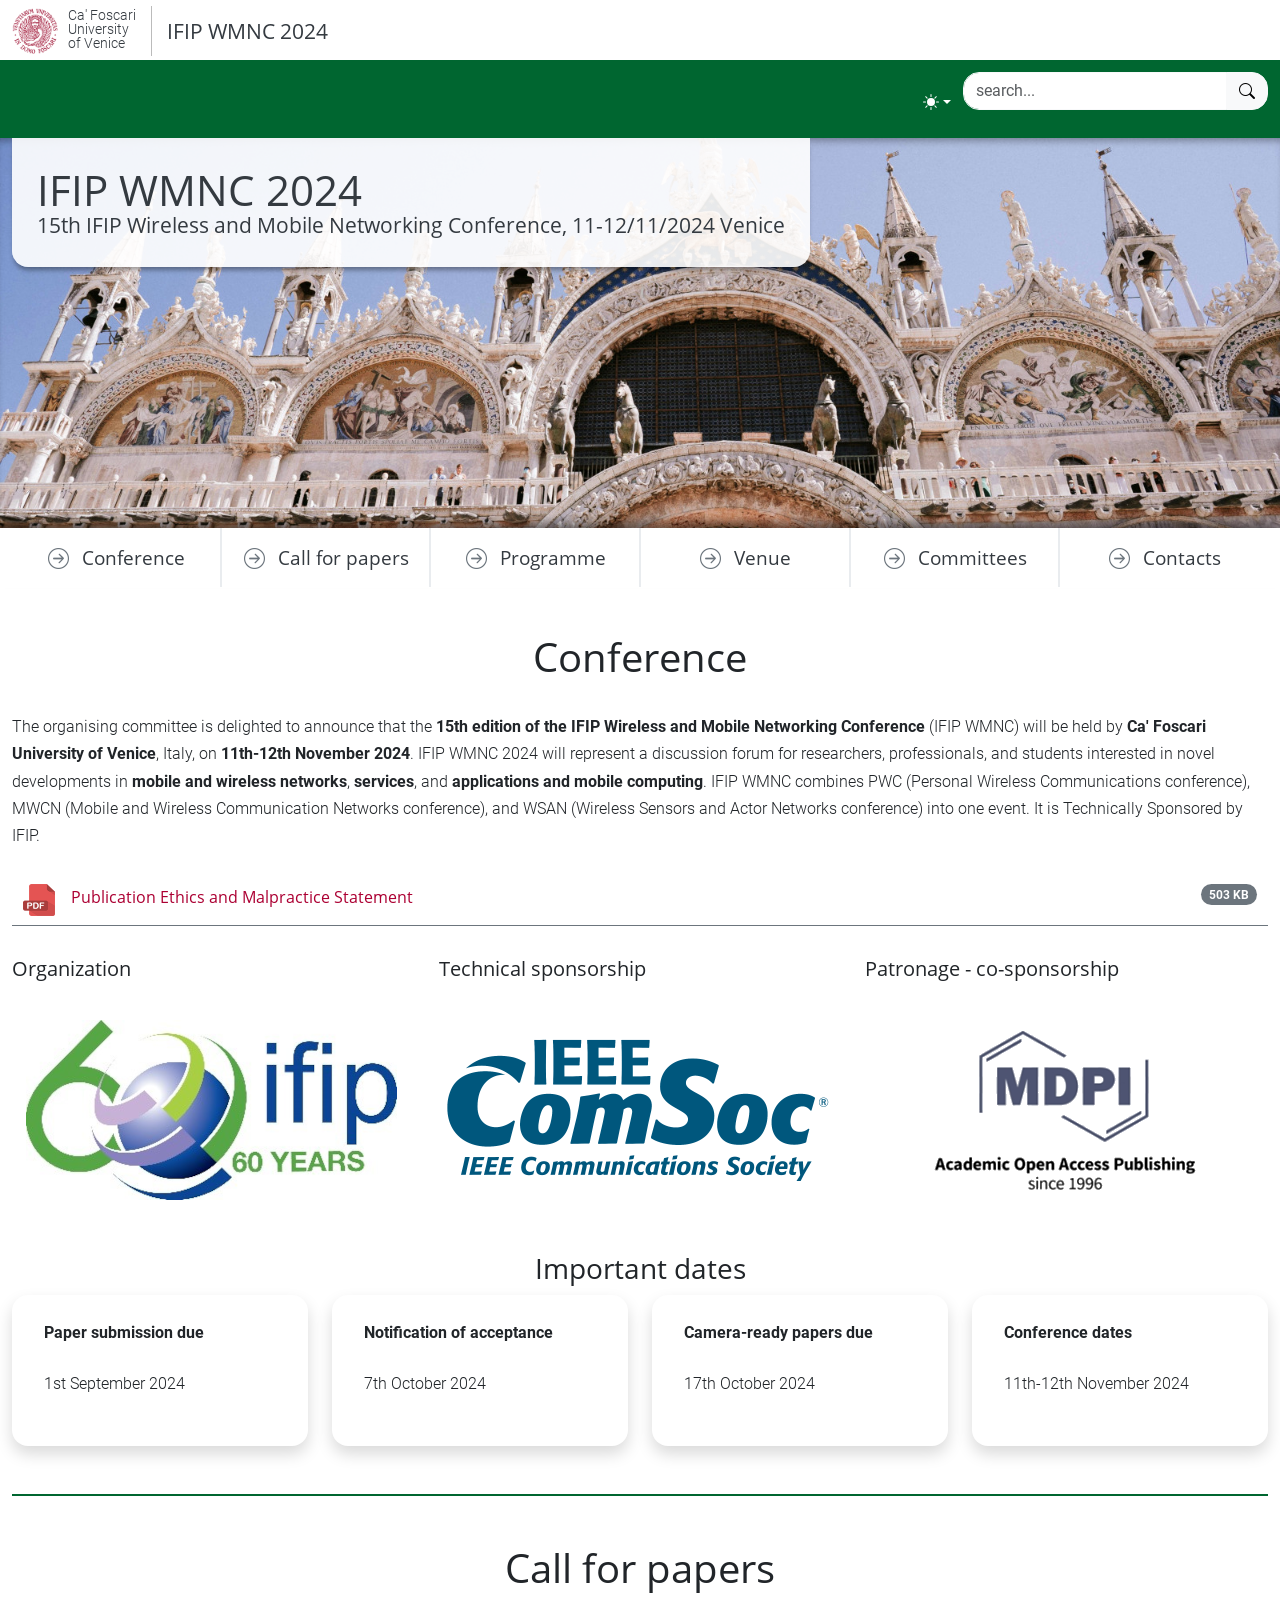
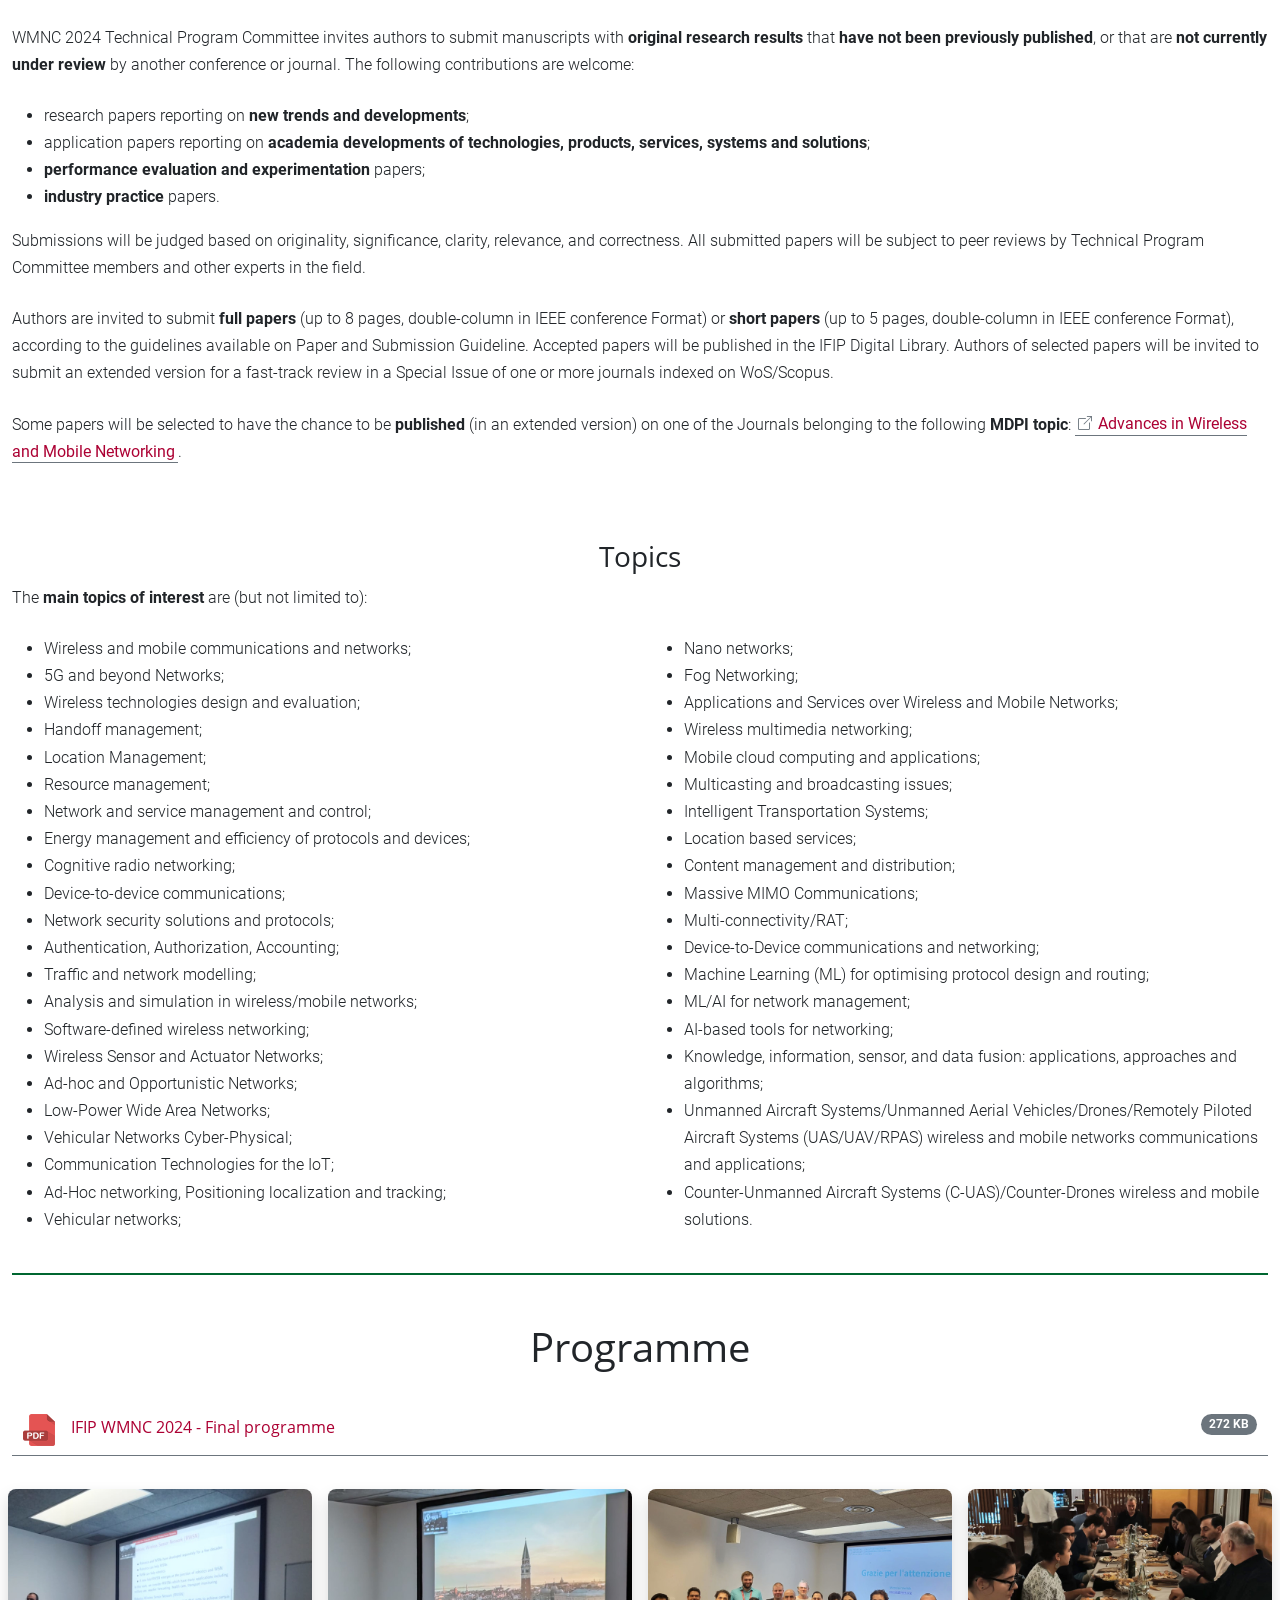
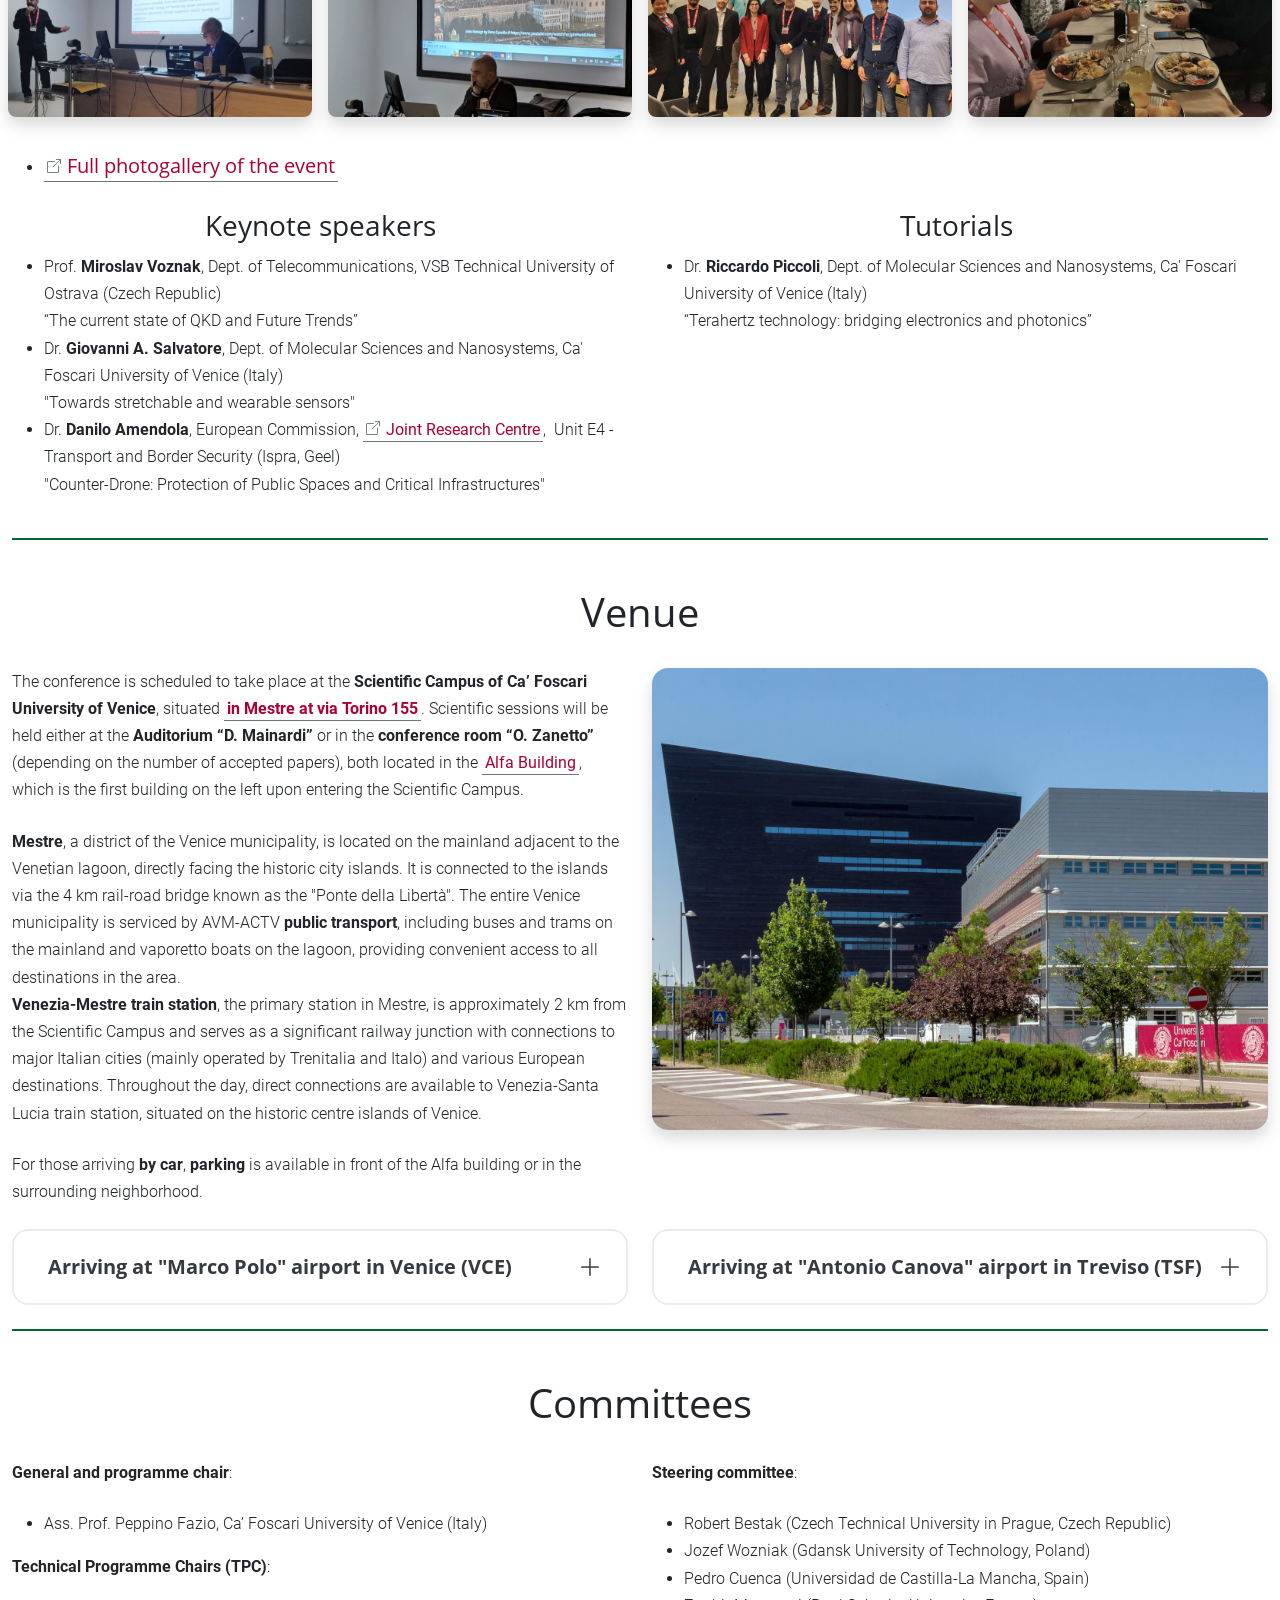
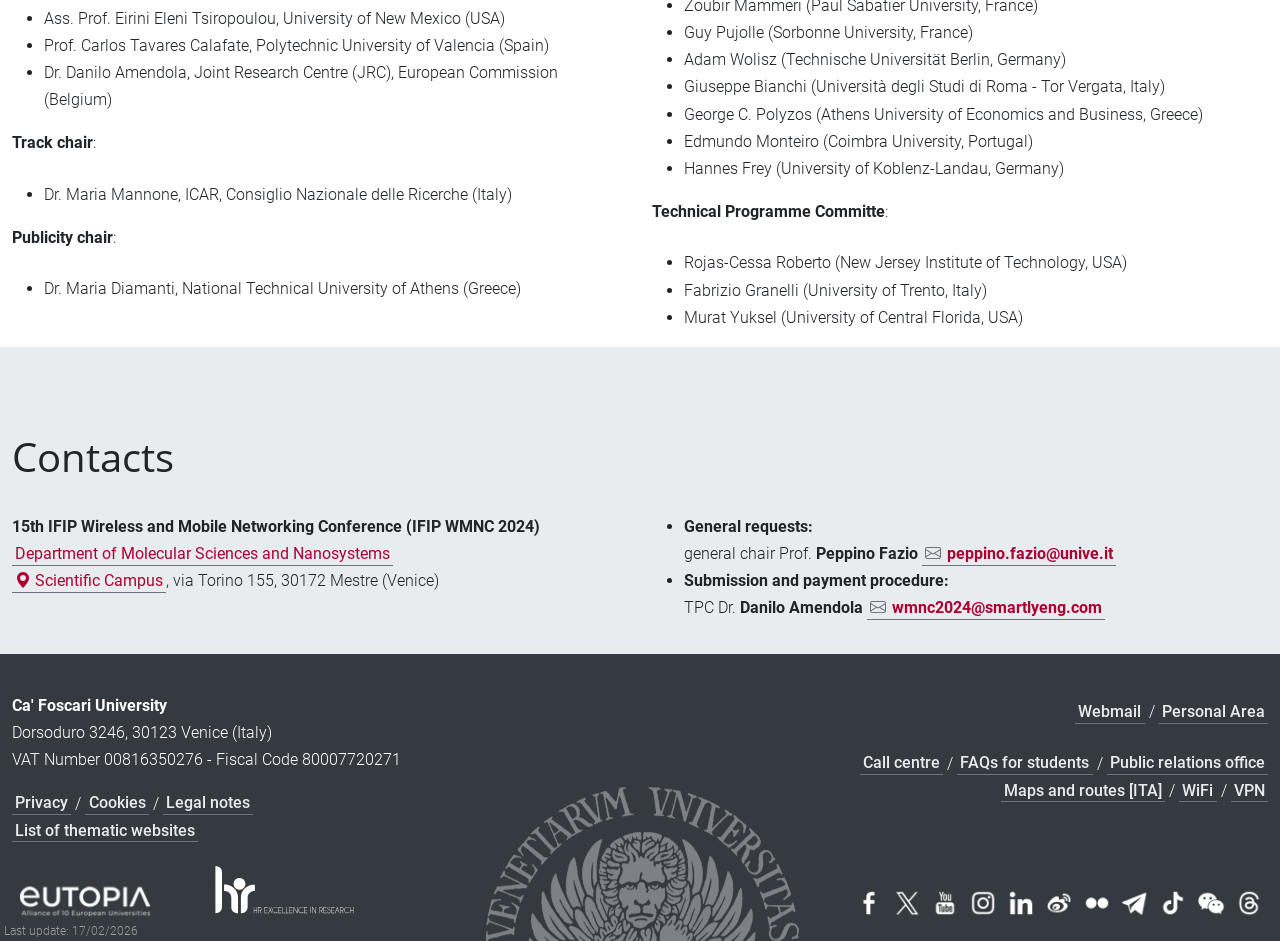
==== commit 3979899b: "Bufixing link footer and other" ====
--- a/www.unive.it/web/en/6439/home.html
+++ b/www.unive.it/web/en/6439/home.html
@@ -1,9 +1,5 @@
-<!DOCTYPE html>
-<html lang="en-us" data-bs-theme="auto">
-
-<!-- Mirrored from www.unive.it/web/en/6439/home by HTTrack Website Copier/3.x [XR&CO'2014], Wed, 25 Feb 2026 09:24:56 GMT -->
-<!-- Added by HTTrack --><meta http-equiv="content-type" content="text/html;charset=utf-8" /><!-- /Added by HTTrack -->
-<head>
+<html lang="en-us" data-bs-theme="light"><!-- Mirrored from www.unive.it/web/en/6439/home by HTTrack Website Copier/3.x [XR&CO'2014], Thu, 23 Apr 2026 20:36:54 GMT --><!-- Added by HTTrack --><head><meta http-equiv="content-type" content="text/html;charset=utf-8"><!-- /Added by HTTrack -->
+
     <meta charset="utf-8">
 
 <!-- 
@@ -13,7 +9,7 @@
 	Information and contribution at https://typo3.org/
 -->
 
-<link rel="icon" href="https://www.unive.it/web/typo3conf/ext/stee_template_b5/Resources/Public/img/favicon/favicon.ico" type="image/vnd.microsoft.icon">
+<link rel="icon" href="../../typo3conf/ext/stee_template_b5/Resources/Public/img/favicon/favicon.ico" type="image/vnd.microsoft.icon">
 
 <meta http-equiv="x-ua-compatible" content="IE=edge">
 <meta name="generator" content="TYPO3 CMS">
@@ -29,4665 +25,2098 @@
 <meta name="twitter:url" content="home.html">
 
 
-<link rel="stylesheet" href="https://www.unive.it/web/typo3temp/assets/compressed/merged-66d1e32c2a8ad8a3e44898c04e678b89-999660ed6b0a7241f09b6d0db7a4fcaa.css?1771584697" media="all">
-<link href="https://www.unive.it/web/typo3conf/ext/stee_template_b5/Resources/Public/Css/07_gallery.css?1768818566" rel="stylesheet" >
-
-
-
-<script src="https://www.unive.it/web/typo3temp/assets/compressed/merged-ca1e0258cf72cd79c325ad5ffb75a0f7-1f5405e349d5b674f6ff9dcb48064e6c.js?1768818706"></script>
-
-
-
-<title>Home: IFIP WMNC 2024</title>
-	
-
-<!-- facebook pixel -->
-<script >
-	var univeFbPixel = function (){
-		if (document.cookie.split(';').some((item) => item.includes('socialpix=checked'))){
-
-			!function(f,b,e,v,n,t,s)
-			{if(f.fbq)return;n=f.fbq=function(){n.callMethod?
-			n.callMethod.apply(n,arguments):n.queue.push(arguments)};
-			if(!f._fbq)f._fbq=n;n.push=n;n.loaded=!0;n.version='2.0';
-			n.queue=[];t=b.createElement(e);t.async=!0;
-			t.src=v;s=b.getElementsByTagName(e)[0];
-			s.parentNode.insertBefore(t,s)}(window,document,'script',
-			'https://connect.facebook.net/en_US/fbevents.js');
-			fbq('init', '671717453353946'); 
-			fbq('track', 'PageView');
-			
-			setTimeout(function(){
-				fbq('trackCustom', 'TimeOnPage');
-				//console.log('tempo');
-			}, 45000);
-			var scrollReached =false;
-			var halfbrowserHeight =$(window).height() *0.6;
-			$(window).scroll(function () {
-				if (scrollReached) return false;
-				var distance =$(window).scrollTop();
-				if (distance < halfbrowserHeight) return false;
-				scrollReached = true;
-				fbq('trackCustom', 'ScrolledPage');
-				//console.log('scroll');
-			});
-
-
-		}
-	}
-	$(function(){
-		univeFbPixel();
-	});
-</script>
-
-<!-- Matomo unive + agid -->
-<!-- nome pagina: 'https://www.unive.it/WEB [ENG]/eventi e terza missione [ENG]/verde DAIS-DSMN/IFIP WMNC 2024/Home/6439' -->
-<script>
-	var full_url = 'home.html';
-	var _paq = window._paq = window._paq || [];
-			  
-	(function() {
-	
-		var u='https://ingestion.webanalytics.italia.it/';
-		_paq.push(['setTrackerUrl', u+'matomo.php']);
-		_paq.push(['setSiteId', '14422']);
-
-		var u='https://matomo.unive.it/matomo/';
-		_paq.push(['addTracker', u+'matomo.php', '4']);
-		_paq.push(['addTracker', u+'matomo.php', '5']);
-		
-		window.piwikAsyncInit = function () {
-			var u='https://ingestion.webanalytics.italia.it/';
-			var tracker1 = Piwik.getAsyncTracker(u+'matomo.php', '14422');
-			tracker1.setCustomUrl('https://www.unive.it/WEB [ENG]/eventi e terza missione [ENG]/verde DAIS-DSMN/IFIP WMNC 2024/Home/6439');
-			tracker1.trackPageView();
-			tracker1.enableLinkTracking();
-			
-			var u='https://matomo.unive.it/matomo/';
-			var tracker3 = Piwik.getAsyncTracker(u+'matomo.php', '4');
-			tracker3.setCustomUrl('https://www.unive.it/WEB [ENG]/eventi e terza missione [ENG]/verde DAIS-DSMN/IFIP WMNC 2024/Home/6439');
-			tracker3.trackPageView();
-			tracker3.enableLinkTracking();
-					
-			var tracker4 = Piwik.getAsyncTracker(u+'matomo.php', '5');
-			tracker4.trackPageView();
-			tracker4.enableLinkTracking();
-		}
-		
-		var u='https://matomo.unive.it/matomo/';
-		var d=document, g=d.createElement('script'), s=d.getElementsByTagName('script')[0];
-		g.type='text/javascript'; g.async=true; g.src=u+'matomo.js'; s.parentNode.insertBefore(g,s);
-	})();
-</script>
-<!-- End Matomo Code -->
-
+<link rel="stylesheet" href="../../typo3conf/ext/stee_template_b5/Resources/Public/bootstrap-5.3.8/css/bootstrap.min.css" media="all">
+<link rel="stylesheet" href="../../typo3conf/ext/stee_template_b5/Resources/Public/Css/00_bootstrap-icons.css" media="all">
+<link rel="stylesheet" href="../../typo3conf/ext/stee_template_b5/Resources/Public/Css/01_fonts.css" media="all">
+<link rel="stylesheet" href="../../typo3conf/ext/stee_template_b5/Resources/Public/Css/02_global.css" media="all">
+<link rel="stylesheet" href="../../typo3conf/ext/stee_template_b5/Resources/Public/Css/03_elements.css" media="all">
+<link rel="stylesheet" href="../../typo3conf/ext/stee_template_b5/Resources/Public/Css/04_layout.css" media="all">
+<link rel="stylesheet" href="../../typo3conf/ext/stee_template_b5/Resources/Public/Css/05_extra.css" media="all">
+<link rel="stylesheet" href="../../typo3conf/ext/stee_template_eventi/Resources/Public/Css/eventi.css" media="all">
+<link rel="stylesheet" href="../../typo3conf/ext/stee_template_eventi/Resources/Public/Css/home.css" media="all">
+<link rel="stylesheet" href="../../typo3conf/ext/stee_colore_verde/Resources/Public/Css/01_verde.css" media="all">
+<link href="../../typo3conf/ext/stee_template_b5/Resources/Public/Css/07_gallery.css" rel="stylesheet">
+
+
+
+<script type="text/javascript" async="" src="https://matomo.unive.it/matomo/matomo.js"></script><script src="../../typo3temp/assets/compressed/merged-ca1e0258cf72cd79c325ad5ffb75a0f7-038320babba83a367a865e132c439f86.js"></script>
+
+
+
+<title>Home: IFIP WMNC 2024</title>
+	
+
+<!-- facebook pixel -->
+<script>
+	var univeFbPixel = function (){
+		if (document.cookie.split(';').some((item) => item.includes('socialpix=checked'))){
+
+			!function(f,b,e,v,n,t,s)
+			{if(f.fbq)return;n=f.fbq=function(){n.callMethod?
+			n.callMethod.apply(n,arguments):n.queue.push(arguments)};
+			if(!f._fbq)f._fbq=n;n.push=n;n.loaded=!0;n.version='2.0';
+			n.queue=[];t=b.createElement(e);t.async=!0;
+			t.src=v;s=b.getElementsByTagName(e)[0];
+			s.parentNode.insertBefore(t,s)}(window,document,'script',
+			'https://connect.facebook.net/en_US/fbevents.js');
+			fbq('init', '671717453353946'); 
+			fbq('track', 'PageView');
+			
+			setTimeout(function(){
+				fbq('trackCustom', 'TimeOnPage');
+				//console.log('tempo');
+			}, 45000);
+			var scrollReached =false;
+			var halfbrowserHeight =$(window).height() *0.6;
+			$(window).scroll(function () {
+				if (scrollReached) return false;
+				var distance =$(window).scrollTop();
+				if (distance < halfbrowserHeight) return false;
+				scrollReached = true;
+				fbq('trackCustom', 'ScrolledPage');
+				//console.log('scroll');
+			});
+
+
+		}
+	}
+	$(function(){
+		univeFbPixel();
+	});
+</script>
+
+<!-- Matomo unive + agid -->
+<!-- nome pagina: '../../../WEB [ENG]/eventi e terza missione [ENG]/verde DAIS-DSMN/IFIP WMNC 2024/Home/6439' -->
+<script>
+	var full_url = 'home.html';
+	var _paq = window._paq = window._paq || [];
+			  
+	(function() {
+	
+		var u='https://ingestion.webanalytics.italia.it/';
+		_paq.push(['setTrackerUrl', u+'matomo.php']);
+		_paq.push(['setSiteId', '14422']);
+
+		var u='https://matomo.unive.it/matomo/';
+		_paq.push(['addTracker', u+'matomo.php', '4']);
+		_paq.push(['addTracker', u+'matomo.php', '5']);
+		
+		window.piwikAsyncInit = function () {
+			var u='https://ingestion.webanalytics.italia.it/';
+			var tracker1 = Piwik.getAsyncTracker(u+'matomo.php', '14422');
+			tracker1.setCustomUrl('../../../WEB [ENG]/eventi e terza missione [ENG]/verde DAIS-DSMN/IFIP WMNC 2024/Home/6439');
+			tracker1.trackPageView();
+			tracker1.enableLinkTracking();
+			
+			var u='https://matomo.unive.it/matomo/';
+			var tracker3 = Piwik.getAsyncTracker(u+'matomo.php', '4');
+			tracker3.setCustomUrl('../../../WEB [ENG]/eventi e terza missione [ENG]/verde DAIS-DSMN/IFIP WMNC 2024/Home/6439');
+			tracker3.trackPageView();
+			tracker3.enableLinkTracking();
+					
+			var tracker4 = Piwik.getAsyncTracker(u+'matomo.php', '5');
+			tracker4.trackPageView();
+			tracker4.enableLinkTracking();
+		}
+		
+		var u='https://matomo.unive.it/matomo/';
+		var d=document, g=d.createElement('script'), s=d.getElementsByTagName('script')[0];
+		g.type='text/javascript'; g.async=true; g.src=u+'matomo.js'; s.parentNode.insertBefore(g,s);
+	})();
+</script>
+<!-- End Matomo Code -->
+
 		
 
 </head>
 <body>
-<svg xmlns="http://www.w3.org/2000/svg" style="display: none;">
-	<symbol id="bootstrap" viewBox="0 0 118 94">
-		<path fill="currentColor" fill-rule="evenodd" d="M24.509 0c-6.733 0-11.715 5.893-11.492 12.284.214 6.14-.064 14.092-2.066 20.577C8.943 39.365 5.547 43.485 0 44.014v5.972c5.547.529 8.943 4.649 10.951 11.153 2.002 6.485 2.28 14.437 2.066 20.577C12.794 88.106 17.776 94 24.51 94H93.5c6.733 0 11.714-5.893 11.491-12.284-.214-6.14.064-14.092 2.066-20.577 2.009-6.504 5.396-10.624 10.943-11.153v-5.972c-5.547-.529-8.934-4.649-10.943-11.153-2.002-6.484-2.28-14.437-2.066-20.577C105.214 5.894 100.233 0 93.5 0H24.508zM80 57.863C80 66.663 73.436 72 62.543 72H44a2 2 0 0 1-2-2V24a2 2 0 0 1 2-2h18.437c9.083 0 15.044 4.92 15.044 12.474 0 5.302-4.01 10.049-9.119 10.88v.277C75.317 46.394 80 51.21 80 57.863M60.521 28.34H49.948v14.934h8.905c6.884 0 10.68-2.772 10.68-7.727 0-4.643-3.264-7.207-9.012-7.207M49.948 49.2v16.458H60.91c7.167 0 10.964-2.876 10.964-8.281s-3.903-8.178-11.425-8.178H49.948z" clip-rule="evenodd"/>
-	</symbol>
-	<symbol id="check2" viewBox="0 0 16 16">
-		<path d="M13.854 3.646a.5.5 0 0 1 0 .708l-7 7a.5.5 0 0 1-.708 0l-3.5-3.5a.5.5 0 1 1 .708-.708L6.5 10.293l6.646-6.647a.5.5 0 0 1 .708 0"/>
-	</symbol>
-	<symbol id="circle-half" viewBox="0 0 16 16">
-		<path d="M8 15A7 7 0 1 0 8 1zm0 1A8 8 0 1 1 8 0a8 8 0 0 1 0 16"/>
-	</symbol>
-	<symbol id="moon-stars-fill" viewBox="0 0 16 16">
-		<path d="M6 .278a.77.77 0 0 1 .08.858 7.2 7.2 0 0 0-.878 3.46c0 4.021 3.278 7.277 7.318 7.277q.792-.001 1.533-.16a.79.79 0 0 1 .81.316.73.73 0 0 1-.031.893A8.35 8.35 0 0 1 8.344 16C3.734 16 0 12.286 0 7.71 0 4.266 2.114 1.312 5.124.06A.75.75 0 0 1 6 .278"/>
-		<path d="M10.794 3.148a.217.217 0 0 1 .412 0l.387 1.162c.173.518.579.924 1.097 1.097l1.162.387a.217.217 0 0 1 0 .412l-1.162.387a1.73 1.73 0 0 0-1.097 1.097l-.387 1.162a.217.217 0 0 1-.412 0l-.387-1.162A1.73 1.73 0 0 0 9.31 6.593l-1.162-.387a.217.217 0 0 1 0-.412l1.162-.387a1.73 1.73 0 0 0 1.097-1.097zM13.863.099a.145.145 0 0 1 .274 0l.258.774c.115.346.386.617.732.732l.774.258a.145.145 0 0 1 0 .274l-.774.258a1.16 1.16 0 0 0-.732.732l-.258.774a.145.145 0 0 1-.274 0l-.258-.774a1.16 1.16 0 0 0-.732-.732l-.774-.258a.145.145 0 0 1 0-.274l.774-.258c.346-.115.617-.386.732-.732z"/>
-	</symbol>
-	<symbol id="sun-fill" viewBox="0 0 16 16">
-		<path d="M8 12a4 4 0 1 0 0-8 4 4 0 0 0 0 8M8 0a.5.5 0 0 1 .5.5v2a.5.5 0 0 1-1 0v-2A.5.5 0 0 1 8 0m0 13a.5.5 0 0 1 .5.5v2a.5.5 0 0 1-1 0v-2A.5.5 0 0 1 8 13m8-5a.5.5 0 0 1-.5.5h-2a.5.5 0 0 1 0-1h2a.5.5 0 0 1 .5.5M3 8a.5.5 0 0 1-.5.5h-2a.5.5 0 0 1 0-1h2A.5.5 0 0 1 3 8m10.657-5.657a.5.5 0 0 1 0 .707l-1.414 1.415a.5.5 0 1 1-.707-.708l1.414-1.414a.5.5 0 0 1 .707 0m-9.193 9.193a.5.5 0 0 1 0 .707L3.05 13.657a.5.5 0 0 1-.707-.707l1.414-1.414a.5.5 0 0 1 .707 0m9.193 2.121a.5.5 0 0 1-.707 0l-1.414-1.414a.5.5 0 0 1 .707-.707l1.414 1.414a.5.5 0 0 1 0 .707M4.464 4.465a.5.5 0 0 1-.707 0L2.343 3.05a.5.5 0 1 1 .707-.707l1.414 1.414a.5.5 0 0 1 0 .708"/>
-	</symbol>
-</svg>
-<header class="unive_header" id="header">
-	
-     
-	
-		
-	<div class="container-xxl logo-sezione d-none d-xl-block">
-		<div class="riga">
-			<div class="row">
-	
-			
-
-					<div class="col col-md-12 logo-piccolo d-flex">
-
-						<div class="logo_unive logo-piccolo position-relative">
-							<img alt="logo unive.it" 
-                                 class="logo-moeca img-fluid display-light" 
-                                 src="https://www.unive.it/web/typo3conf/ext/stee_template_b5/Resources/Public/img/logo-unive/CF_moeca_pos_124-min.png">
-							<img alt="logo unive.it" 
-                                 class="logo-moeca img-fluid display-dark" 
-                                 src="https://www.unive.it/web/typo3conf/ext/stee_template_b5/Resources/Public/img/logo-unive/CF_moeca_neg_124-min.png">
-							<a class="logo-header stretched-link" href="http://www.unive.it/english">
-								<small>Ca' Foscari<br />University<br />of Venice</small><br>
-							</a>
-						</div>
-
-						
-							<span class="section-name position-relative">
-								<a href="home.html">IFIP WMNC 2024</a>
-							</span>    
-						
-
-						
-
-					</div>
-
-				
-				
-			</div>
-		</div>
-	</div>
-</header>
-
-
-<nav class="navbar sticky-top navbar-expand-xl navbar-dark bg-verde" aria-label="Main navigation">
-    <div class="container-xxl">  
-
-		<div class="navbar-header mr-auto position-relative">
-
-			<a id="logo-sito"  class="navbar-brand logo-mobile d-xl-none stretched-link" href="http://www.unive.it/english">
-				<img alt="logo unive.it" class="img-fluid" src="https://www.unive.it/web/typo3conf/ext/stee_template_b5/Resources/Public/img/logo-unive/CF_moeca_neg_124-min.png">
-			</a>
-			<span class="navbar-brand logo-mobile d-xl-none" >
-				<small><small>Ca' Foscari<br />University<br />of Venice</small><br></small>
-			</span>
-
-		</div>
-			
-        <div class="d-flex justify-content-end">
-            <button class="navbar-toggler" type="button" data-bs-toggle="collapse" data-bs-target="#navbarsearch" aria-controls="navbarsearch" aria-expanded="false" aria-label="Cerca - Search">
-                <i class="bi bi-search"></i>
-            </button>
-            <button class="navbar-toggler" type="button" data-bs-toggle="offcanvas" data-bs-target="#offcanvasNavbar" aria-controls="offcanvasNavbar" aria-label="mostra menu di navigazione - Toggle navigation">
-                <i class="fs-2 bi bi-list"></i>
-            </button>
-        </div>
-        
-      	<div class="offcanvas offcanvas-end text-white bg-sito" tabindex="-1" id="offcanvasNavbar" aria-labelledby="offcanvasNavbarLabel">
-			
-            <div class="offcanvas-header position-relative">
-				<p class="offcanvas-title fs-5" id="offcanvasNavbarLabel">
-                    <small>Ca' Foscari University of Venice</small><br />
-                    <a href="home.html">IFIP WMNC 2024</a>
-				</p>
-				<button type="button" class="btn-close btn-close-white" data-bs-dismiss="offcanvas" aria-label="Close"></button>
-			</div>
-            
-			<div class="offcanvas-body">
-                
-            	<div class="d-none d-xl-block">
-					
-				</div>
-				
-				
-                
-					
-                <div class="d-xl-flex justify-content-end flex-grow-1 pe-0">
-                    
-                    
-                    
-                    
-<ul class="navbar-nav pe-1">
-	<li class="nav-item dropdown">
-		<button class="btn btn-link nav-link px-0 px-lg-2 py-2 dropdown-toggle d-flex align-items-center" id="bd-theme" type="button" aria-expanded="false" data-bs-toggle="dropdown" data-bs-display="static" aria-label="Toggle theme (auto)"> 
-			<svg class="bi my-1 theme-icon-active" aria-hidden="true">
-				<use href="#circle-half"></use>
-			</svg> 
-			<span class="d-lg-none ms-2" id="bd-theme-text">Toggle theme</span> 
-		</button> 
-		<ul class="dropdown-menu dropdown-menu-end" aria-labelledby="bd-theme-text"> 
-			<li>
-				<button type="button" class="dropdown-item d-flex align-items-center" data-bs-theme-value="light" aria-pressed="false"> 
-					<svg class="bi me-2 opacity-50" aria-hidden="true" >
-						<use href="#sun-fill"></use>
-					</svg>
-					Light
-					<svg class="bi ms-auto d-none" aria-hidden="true">
-						<use href="#check2"></use>
-					</svg> 
-				</button> 
-			</li> 
-			<li> 
-				<button type="button" class="dropdown-item d-flex align-items-center" data-bs-theme-value="dark" aria-pressed="false"> 
-					<svg class="bi me-2 opacity-50" aria-hidden="true">
-						<use href="#moon-stars-fill"></use>
-					</svg>
-					Dark
-					<svg class="bi ms-auto d-none" aria-hidden="true">
-						<use href="#check2"></use>
-					</svg> 
-				</button> 
-			</li> 
-			<li> 
-				<button type="button" class="dropdown-item d-flex align-items-center active" data-bs-theme-value="auto" aria-pressed="true"> 
-					<svg class="bi me-2 opacity-50" aria-hidden="true">
-						<use href="#circle-half"></use>
-					</svg>
-					Auto
-					<svg class="bi ms-auto d-none" aria-hidden="true">
-						<use href="#check2"></use>
-					</svg> 
-				</button> 
-			</li> 
-		</ul> 
-	</li>
-</ul> 
-                    
-                </div>
-            
-            	<div class="d-xl-none">
-        			<hr class="d-xl-none text-white opacity-100">
-						
-                    
-                </div>
-    
-                
-            
-                
-        		
-			</div>
-		</div>
-				
-        <div class="collapse navbar-collapse  justify-content-end" id="navbarsearch">
-            <div class="d-xl-none mt-3"></div>
-                
-
-    
-            
-        
-
-    
-
-    <form name="search" class="flex-fill" method="get" action="http://www.unive.it/data/search" role="search" lang="en" >  
-  
-  <div class="input-group my-1 me-1">
-    <input type="text" class="form-control border-light focus-ring focus-ring-light" placeholder="search..." aria-label="Find in this site" name="q" title="Find in this site" >
-    <button class="btn btn-light border-light" type="submit" aria-label="search"><i class="bi bi-search"></i></button>
-  </div>
-  
-</form>
-
-
-
-
-
-  
-        </div>
-		
-    </div>
-</nav>  
-
-
-        
-    
-
-
-
-<main id="main" role="main">
-	<div class="container-xxl">
-
-		
-				<div class="row"><!-- content 1 col -->
-					<div class="col" aria-label="page content">
-						
-    
-
-        
-        
-      
-    
-
-        
-       
-      
-    
-
-    
-        </div>
-    </div>
-</div>
-
-
-
-        
-            
-                
-
-                    <div class="full_img blocca" 
-						 style="background-image: url(https://www.unive.it/web/fileadmin/user_upload/eventi/WMNC-2024/home.jpg)">
-                        <div class="container-xxl">
-                            <div class="row">
-                                <div class="col">    
-                                    
-                                            
-
-    
-            
-        
-
-    
-
-	
-			<h1>
-				
-					IFIP WMNC 2024
-				
-				
-					<br />
-					<small>
-						15th IFIP Wireless and Mobile Networking Conference, 11-12/11/2024 Venice
-					</small>
-				
-			</h1>
-		
-
-
-
-
-
-                                    
-                                </div>
-                            </div>
-                        </div>	
-                                
-                        
-                        
-                    </div>
-<!--					-->
-                
-            
-        
-
-    
-
-
-
-<div class="container-xxl">
-    <div class="row">
-        <div class="col">
-            
-
-			
-
-
-
-    
-        	<div class="card tit-no-border">
-				
-                <div class="list-group list-group-flush list-group-horizontal-md text-md-center mb-0">
-				
-					    
-
-    
-            
-        
-
-    
-
-	
-			<a href="#c59937" class="list-group-item list-group-item-action">
-				Conference
-				
-			</a>
-		
-
-
-
-
-
-				
-					    
-
-    
-            
-        
-
-    
-
-	
-			<a href="#c58078" class="list-group-item list-group-item-action">
-				Call for papers
-				
-			</a>
-		
-
-
-
-
-
-				
-					    
-
-    
-            
-        
-
-    
-
-	
-			<a href="#c68871" class="list-group-item list-group-item-action">
-				Programme
-				
-			</a>
-		
-
-
-
-
-
-				
-					    
-
-    
-            
-        
-
-    
-
-	
-			<a href="#c59929" class="list-group-item list-group-item-action">
-				Venue
-				
-			</a>
-		
-
-
-
-
-
-				
-					    
-
-    
-            
-        
-
-    
-
-	
-			<a href="#c58003" class="list-group-item list-group-item-action">
-				Committees
-				
-			</a>
-		
-
-
-
-
-
-				
-					    
-
-    
-            
-        
-
-    
-
-	
-			<a href="#c58086" class="list-group-item list-group-item-action">
-				Contacts
-				
-			</a>
-		
-
-
-
-
-
-				
-                </div>
-            </div>
-        
-	
-
-    
-
-    
-            
-        
-
-    
-
-	
-            <a class="ancora-unive" id="c59937" name="c59937"></a>
-			<h2>
-				
-					Conference
-				
-				
-			</h2>
-		
-
-
-
-
-    
-
-    
-            
-        
-
-    
-
-	
-            <a class="ancora-unive" id="c58055" name="c58055"></a>
-    		<p>The organising committee is delighted to announce that the <strong>15th edition of the IFIP Wireless and Mobile Networking Conference</strong> (IFIP WMNC) will be held by <strong>Ca' Foscari University of Venice</strong>, Italy, on <strong>11th-12th November 2024</strong>. IFIP WMNC 2024 will represent a discussion forum for researchers, professionals, and students interested in novel developments in <strong>mobile and wireless networks</strong>, <strong>services</strong>, and <strong>applications and mobile computing</strong>. IFIP WMNC combines PWC (Personal Wireless Communications conference), MWCN (Mobile and Wireless Communication Networks conference), and WSAN (Wireless Sensors and Actor Networks conference) into one event. It is Technically Sponsored by IFIP.</p>
-		
-	
-
-
-
-    
-
-    
-            <a class="ancora-unive" id="c76871" name="c76871"></a>
-        
-
-    
-
-	
-			
-                <a class="ancora-unive" id="c76871" name="c76871"></a>
-				
-				<div class="table-responsive-md">
-					<table class="table table-hover scarica-file">
-						
-							<tr class="last">
-								<td style="padding-left:16px; width: 60px;">
-									<img class="pull-left" width="32" src="https://www.unive.it/web/typo3conf/ext/stee_template_b5/Resources/Public/img/icon/pdf.png" alt="file pdf">
-								</td>
-								<td class="align-bottom">
-									<a href="https://www.unive.it/web/fileadmin/user_upload/eventi/WMNC-2024/Publication_Ethics_and_Malpractice_Statement_WMNC.pdf"  title="Publication Ethics and Malpractice Statement" 
-                                       target="_blank" 
-                                       rel="noreferrer">
-										<span class="text-left fw-normal" style="font-size: 1.2rem;">Publication Ethics and Malpractice Statement</span>
-									</a>
-									
-								</td>
-								<td class="text-end align-bottom">
-									<span class="badge bg-secondary">503 KB</span>
-								</td>
-							</tr>
-						
-					</table>
-				</div>
-			
-		
-
-
-
-
-
-		
-	<div class="row justify-content-center ">
-		<div class="  col-lg-4 ">            
-            
-                    
-
-    
-            
-        
-
-    
-
-	
-            <a class="ancora-unive" id="c60019" name="c60019"></a>
-    		<p class="lead">Organization</p>
-		
-	
-
-
-
-
-            
-                    
-
-    
-            
-        
-
-    
-            
-
-	
-            
-
-
-	
-		
-			
-				<figure class="figure">
-					
-							<a href="https://www.ifip.org/" target="_blank" rel="noreferrer" class="img-link">
-                        		<img src="https://www.unive.it/web/fileadmin/user_upload/img/loghi/400x200/IFIP.png" class="figure-img img-fluid rounded-1" alt="IFIP 60 years" title="International Federation for Information Processing (IFIP)"/>
-							</a>
-						
-					
-				</figure>
-			
-		
-	
-
-			
-
-
-		
-
-
-
-
-
-            
-		</div>
-		<div class="  col-lg-4 ">
-            
-                    
-
-    
-            
-        
-
-    
-
-	
-            <a class="ancora-unive" id="c60021" name="c60021"></a>
-    		<p class="lead">Technical sponsorship</p>
-		
-	
-
-
-
-
-            
-                    
-
-    
-            
-        
-
-    
-            
-
-	
-            
-
-
-	
-		
-			
-				<figure class="figure">
-					
-							<a href="https://www.comsoc.org/" target="_blank" rel="noreferrer" class="img-link">
-                        		<img src="https://www.unive.it/web/fileadmin/user_upload/img/loghi/400x200/ieee-comsoc.png" class="figure-img img-fluid rounded-1" alt="IEEE ComSoc" title="IEEE ComSoc"/>
-							</a>
-						
-					
-				</figure>
-			
-		
-	
-
-			
-
-
-		
-
-
-
-
-
-            
-		</div>
-		<div class="  col-lg-4 ">
-            
-                    
-
-    
-            
-        
-
-    
-
-	
-            <a class="ancora-unive" id="c73466" name="c73466"></a>
-    		<p class="lead">Patronage - co-sponsorship</p>
-		
-	
-
-
-
-
-            
-                    
-
-    
-            
-        
-
-    
-            
-
-	
-            
-
-
-	
-		
-			
-				<figure class="figure">
-					
-							<a href="https://www.mdpi.com/" target="_blank" rel="noreferrer" class="img-link">
-                        		<img src="https://www.unive.it/web/fileadmin/user_upload/img/loghi/400x200/MDPI_400x200.png" class="figure-img img-fluid rounded-1" alt="MDPI - Academic Open Access Publishing since 1996" title="MDPI - Academic Open Access Publishing since 1996"/>
-							</a>
-						
-					
-				</figure>
-			
-		
-	
-
-			
-
-
-		
-
-
-
-
-
-            
-		</div>
-	</div>
-			
-
-    
-
-    
-            
-        
-
-    
-
-	
-            <a class="ancora-unive" id="c58068" name="c58068"></a>
-			<h3>
-				
-					Important dates
-				
-				
-			</h3>
-		
-
-
-
-
-
-		
-	<div class="row justify-content-center ">
-		<div class="  col-lg-3 ">
-            
-                    
-
-    
-            
-        
-
-    
-
-	
-			<div class="card tit-verde">
-				
-				<div class="card-body">
+<svg xmlns="http://www.w3.org/2000/svg" style="display: none;">
+	<symbol id="bootstrap" viewBox="0 0 118 94">
+		<path fill="currentColor" fill-rule="evenodd" d="M24.509 0c-6.733 0-11.715 5.893-11.492 12.284.214 6.14-.064 14.092-2.066 20.577C8.943 39.365 5.547 43.485 0 44.014v5.972c5.547.529 8.943 4.649 10.951 11.153 2.002 6.485 2.28 14.437 2.066 20.577C12.794 88.106 17.776 94 24.51 94H93.5c6.733 0 11.714-5.893 11.491-12.284-.214-6.14.064-14.092 2.066-20.577 2.009-6.504 5.396-10.624 10.943-11.153v-5.972c-5.547-.529-8.934-4.649-10.943-11.153-2.002-6.484-2.28-14.437-2.066-20.577C105.214 5.894 100.233 0 93.5 0H24.508zM80 57.863C80 66.663 73.436 72 62.543 72H44a2 2 0 0 1-2-2V24a2 2 0 0 1 2-2h18.437c9.083 0 15.044 4.92 15.044 12.474 0 5.302-4.01 10.049-9.119 10.88v.277C75.317 46.394 80 51.21 80 57.863M60.521 28.34H49.948v14.934h8.905c6.884 0 10.68-2.772 10.68-7.727 0-4.643-3.264-7.207-9.012-7.207M49.948 49.2v16.458H60.91c7.167 0 10.964-2.876 10.964-8.281s-3.903-8.178-11.425-8.178H49.948z" clip-rule="evenodd"></path>
+	</symbol>
+	<symbol id="check2" viewBox="0 0 16 16">
+		<path d="M13.854 3.646a.5.5 0 0 1 0 .708l-7 7a.5.5 0 0 1-.708 0l-3.5-3.5a.5.5 0 1 1 .708-.708L6.5 10.293l6.646-6.647a.5.5 0 0 1 .708 0"></path>
+	</symbol>
+	<symbol id="circle-half" viewBox="0 0 16 16">
+		<path d="M8 15A7 7 0 1 0 8 1zm0 1A8 8 0 1 1 8 0a8 8 0 0 1 0 16"></path>
+	</symbol>
+	<symbol id="moon-stars-fill" viewBox="0 0 16 16">
+		<path d="M6 .278a.77.77 0 0 1 .08.858 7.2 7.2 0 0 0-.878 3.46c0 4.021 3.278 7.277 7.318 7.277q.792-.001 1.533-.16a.79.79 0 0 1 .81.316.73.73 0 0 1-.031.893A8.35 8.35 0 0 1 8.344 16C3.734 16 0 12.286 0 7.71 0 4.266 2.114 1.312 5.124.06A.75.75 0 0 1 6 .278"></path>
+		<path d="M10.794 3.148a.217.217 0 0 1 .412 0l.387 1.162c.173.518.579.924 1.097 1.097l1.162.387a.217.217 0 0 1 0 .412l-1.162.387a1.73 1.73 0 0 0-1.097 1.097l-.387 1.162a.217.217 0 0 1-.412 0l-.387-1.162A1.73 1.73 0 0 0 9.31 6.593l-1.162-.387a.217.217 0 0 1 0-.412l1.162-.387a1.73 1.73 0 0 0 1.097-1.097zM13.863.099a.145.145 0 0 1 .274 0l.258.774c.115.346.386.617.732.732l.774.258a.145.145 0 0 1 0 .274l-.774.258a1.16 1.16 0 0 0-.732.732l-.258.774a.145.145 0 0 1-.274 0l-.258-.774a1.16 1.16 0 0 0-.732-.732l-.774-.258a.145.145 0 0 1 0-.274l.774-.258c.346-.115.617-.386.732-.732z"></path>
+	</symbol>
+	<symbol id="sun-fill" viewBox="0 0 16 16">
+		<path d="M8 12a4 4 0 1 0 0-8 4 4 0 0 0 0 8M8 0a.5.5 0 0 1 .5.5v2a.5.5 0 0 1-1 0v-2A.5.5 0 0 1 8 0m0 13a.5.5 0 0 1 .5.5v2a.5.5 0 0 1-1 0v-2A.5.5 0 0 1 8 13m8-5a.5.5 0 0 1-.5.5h-2a.5.5 0 0 1 0-1h2a.5.5 0 0 1 .5.5M3 8a.5.5 0 0 1-.5.5h-2a.5.5 0 0 1 0-1h2A.5.5 0 0 1 3 8m10.657-5.657a.5.5 0 0 1 0 .707l-1.414 1.415a.5.5 0 1 1-.707-.708l1.414-1.414a.5.5 0 0 1 .707 0m-9.193 9.193a.5.5 0 0 1 0 .707L3.05 13.657a.5.5 0 0 1-.707-.707l1.414-1.414a.5.5 0 0 1 .707 0m9.193 2.121a.5.5 0 0 1-.707 0l-1.414-1.414a.5.5 0 0 1 .707-.707l1.414 1.414a.5.5 0 0 1 0 .707M4.464 4.465a.5.5 0 0 1-.707 0L2.343 3.05a.5.5 0 1 1 .707-.707l1.414 1.414a.5.5 0 0 1 0 .708"></path>
+	</symbol>
+</svg>
+<header class="unive_header" id="header">
+	
+     
+	
+		
+	<div class="container-xxl logo-sezione d-none d-xl-block">
+		<div class="riga">
+			<div class="row">
+	
+			
+
+					<div class="col col-md-12 logo-piccolo d-flex">
+
+						<div class="logo_unive logo-piccolo position-relative">
+							<img alt="logo unive.it" class="logo-moeca img-fluid display-light" src="../../typo3conf/ext/stee_template_b5/Resources/Public/img/logo-unive/CF_moeca_pos_124-min.png">
+							<img alt="logo unive.it" class="logo-moeca img-fluid display-dark" src="../../typo3conf/ext/stee_template_b5/Resources/Public/img/logo-unive/CF_moeca_neg_124-min.png">
+							<a class="logo-header stretched-link" href="http://www.unive.it/english">
+								<small>Ca' Foscari<br>University<br>of Venice</small><br>
+							</a>
+						</div>
+
+						
+							<span class="section-name position-relative">
+								<a href="home.html">IFIP WMNC 2024</a>
+							</span>    
+						
+
+						
+
+					</div>
+
+				
+				
+			</div>
+		</div>
+	</div>
+</header>
+
+
+<nav class="navbar sticky-top navbar-expand-xl navbar-dark bg-verde" aria-label="Main navigation">
+    <div class="container-xxl">  
+
+		<div class="navbar-header mr-auto position-relative">
+
+			<a id="logo-sito" class="navbar-brand logo-mobile d-xl-none stretched-link" href="http://www.unive.it/english">
+				<img alt="logo unive.it" class="img-fluid" src="../../typo3conf/ext/stee_template_b5/Resources/Public/img/logo-unive/CF_moeca_neg_124-min.png">
+			</a>
+			<span class="navbar-brand logo-mobile d-xl-none">
+				<small><small>Ca' Foscari<br>University<br>of Venice</small><br></small>
+			</span>
+
+		</div>
+			
+        <div class="d-flex justify-content-end">
+            <button class="navbar-toggler" type="button" data-bs-toggle="collapse" data-bs-target="#navbarsearch" aria-controls="navbarsearch" aria-expanded="false" aria-label="Cerca - Search">
+                <i class="bi bi-search"></i>
+            </button>
+            <button class="navbar-toggler" type="button" data-bs-toggle="offcanvas" data-bs-target="#offcanvasNavbar" aria-controls="offcanvasNavbar" aria-label="mostra menu di navigazione - Toggle navigation">
+                <i class="fs-2 bi bi-list"></i>
+            </button>
+        </div>
+        
+      	<div class="offcanvas offcanvas-end text-white bg-sito" tabindex="-1" id="offcanvasNavbar" aria-labelledby="offcanvasNavbarLabel">
+			
+            <div class="offcanvas-header position-relative">
+				<p class="offcanvas-title fs-5" id="offcanvasNavbarLabel">
+                    <small>Ca' Foscari University of Venice</small><br>
+                    <a href="home.html">IFIP WMNC 2024</a>
+				</p>
+				<button type="button" class="btn-close btn-close-white" data-bs-dismiss="offcanvas" aria-label="Close"></button>
+			</div>
+            
+			<div class="offcanvas-body">
+                
+            	<div class="d-none d-xl-block">
+					
+				</div>
+				
+				
+                
+					
+                <div class="d-xl-flex justify-content-end flex-grow-1 pe-0">
+                    
+                    
+                    
+                    
+<ul class="navbar-nav pe-1 tasto-dark">
+	<li class="nav-item dropdown mt-1">
+		<a class="nav-link dropdown-toggle focus-ring focus-ring-light fs-6 d-flex align-items-center" href="#" id="bd-theme" role="button" aria-expanded="false" data-bs-toggle="dropdown" data-bs-display="static" aria-label="Toggle theme (light)" aria-haspopup="true">  
+			<svg class="bi theme-icon-active" aria-hidden="true" style="margin-top: .20rem !important; margin-bottom: .20rem !important;">
+				<use href="#sun-fill"></use>
+			</svg> 
+			<span class="d-lg-none ms-2" id="bd-theme-text">Toggle theme</span> 
+		</a> 
+		<ul class="dropdown-menu dropdown-menu-end" aria-labelledby="bd-theme-text"> 
+			<li>
+				<button type="button" class="dropdown-item d-flex align-items-center active" data-bs-theme-value="light" aria-pressed="true"> 
+					<svg class="bi me-2 opacity-50" aria-hidden="true">
+						<use href="#sun-fill"></use>
+					</svg>
+					Light
+					<svg class="bi ms-auto d-none" aria-hidden="true">
+						<use href="#check2"></use>
+					</svg> 
+				</button> 
+			</li> 
+			<li> 
+				<button type="button" class="dropdown-item d-flex align-items-center" data-bs-theme-value="dark" aria-pressed="false"> 
+					<svg class="bi me-2 opacity-50" aria-hidden="true">
+						<use href="#moon-stars-fill"></use>
+					</svg>
+					Dark
+					<svg class="bi ms-auto d-none" aria-hidden="true">
+						<use href="#check2"></use>
+					</svg> 
+				</button> 
+			</li> 
+			<li> 
+				<button type="button" class="dropdown-item d-flex align-items-center" data-bs-theme-value="auto" aria-pressed="false"> 
+					<svg class="bi me-2 opacity-50" aria-hidden="true">
+						<use href="#circle-half"></use>
+					</svg>
+					Auto
+					<svg class="bi ms-auto d-none" aria-hidden="true">
+						<use href="#check2"></use>
+					</svg> 
+				</button> 
+			</li> 
+		</ul> 
+	</li>
+</ul> 
+                    
+                </div>
+            
+            	<div class="d-xl-none">
+        			<hr class="d-xl-none text-white opacity-100">
+						
+                    
+                </div>
+    
+                
+            
+                
+        		
+			</div>
+		</div>
+				
+        <div class="collapse navbar-collapse  justify-content-end" id="navbarsearch">
+            <div class="d-xl-none mt-3"></div>
+                
+
+    
+            
+        
+
+    
+
+    <form name="search" class="flex-fill" method="get" action="http://www.unive.it/data/search" role="search" lang="en">  
+  
+  <div class="input-group my-1 me-1">
+    <input type="text" class="form-control border-light focus-ring focus-ring-light" placeholder="search..." aria-label="Find in this site" name="q" title="Find in this site">
+    <button class="btn btn-light border-light" type="submit" aria-label="search"><i class="bi bi-search"></i></button>
+  </div>
+  
+</form>
+
+
+
+
+
+  
+        </div>
+		
+    </div>
+</nav>  
+
+
+        
+    
+
+
+
+<main id="main" role="main">
+	<div class="container-xxl">
+
+		
+				<div class="row"><!-- content 1 col -->
+					<div class="col" aria-label="page content">
+						
+    
+
+        
+        
+      
+    
+
+        
+       
+      
+    
+
+    
+        </div>
+    </div>
+</div>
+
+
+
+        
+            
+                
+
+                    <div class="full_img blocca" style="background-image: url(../../fileadmin/user_upload/eventi/WMNC-2024/home.jpg)">
+                        <div class="container-xxl">
+                            <div class="row">
+                                <div class="col">    
+                                    
+                                            
+
+    
+            
+        
+
+    
+
+	
+			<h1>
+				
+					IFIP WMNC 2024
+				
+				
+					<br>
+					<small>
+						15th IFIP Wireless and Mobile Networking Conference, 11-12/11/2024 Venice
+					</small>
+				
+			</h1>
+		
+
+
+
+
+
+                                    
+                                </div>
+                            </div>
+                        </div>	
+                                
+                        
+                        
+                    </div>
+<!--					-->
+                
+            
+        
+
+    
+
+
+
+<div class="container-xxl">
+    <div class="row">
+        <div class="col">
+            
+
+			
+
+
+
+    
+        	<div class="card tit-no-border">
+				
+                <div class="list-group list-group-flush list-group-horizontal-md text-md-center mb-0">
+				
+					    
+
+    
+            
+        
+
+    
+
+	
+			<a href="#c59937" class="list-group-item list-group-item-action">
+				Conference
+				
+			</a>
+		
+
+
+
+
+
+				
+					    
+
+    
+            
+        
+
+    
+
+	
+			<a href="#c58078" class="list-group-item list-group-item-action">
+				Call for papers
+				
+			</a>
+		
+
+
+
+
+
+				
+					    
+
+    
+            
+        
+
+    
+
+	
+			<a href="#c68871" class="list-group-item list-group-item-action">
+				Programme
+				
+			</a>
+		
+
+
+
+
+
+				
+					    
+
+    
+            
+        
+
+    
+
+	
+			<a href="#c59929" class="list-group-item list-group-item-action">
+				Venue
+				
+			</a>
+		
+
+
+
+
+
+				
+					    
+
+    
+            
+        
+
+    
+
+	
+			<a href="#c58003" class="list-group-item list-group-item-action">
+				Committees
+				
+			</a>
+		
+
+
+
+
+
+				
+					    
+
+    
+            
+        
+
+    
+
+	
+			<a href="#c58086" class="list-group-item list-group-item-action">
+				Contacts
+				
+			</a>
+		
+
+
+
+
+
+				
+                </div>
+            </div>
+        
+	
+
+    
+
+    
+            
+        
+
+    
+
+	
+            <a class="ancora-unive" id="c59937" name="c59937"></a>
+			<h2>
+				
+					Conference
+				
+				
+			</h2>
+		
+
+
+
+
+    
+
+    
+            
+        
+
+    
+
+	
+            <a class="ancora-unive" id="c58055" name="c58055"></a>
+    		<p>The organising committee is delighted to announce that the <strong>15th edition of the IFIP Wireless and Mobile Networking Conference</strong> (IFIP WMNC) will be held by <strong>Ca' Foscari University of Venice</strong>, Italy, on <strong>11th-12th November 2024</strong>. IFIP WMNC 2024 will represent a discussion forum for researchers, professionals, and students interested in novel developments in <strong>mobile and wireless networks</strong>, <strong>services</strong>, and <strong>applications and mobile computing</strong>. IFIP WMNC combines PWC (Personal Wireless Communications conference), MWCN (Mobile and Wireless Communication Networks conference), and WSAN (Wireless Sensors and Actor Networks conference) into one event. It is Technically Sponsored by IFIP.</p>
+		
+	
+
+
+
+    
+
+    
+            <a class="ancora-unive" id="c76871" name="c76871"></a>
+        
+
+    
+
+	
+			
+                <a class="ancora-unive" id="c76871" name="c76871"></a>
+				
+                <div class="uploads mb-4">
+                    
+                        <a href="../../fileadmin/user_upload/eventi/WMNC-2024/Publication_Ethics_and_Malpractice_Statement_WMNC.pdf" title="Publication Ethics and Malpractice Statement" class="d-flex last" rel="noreferrer">
+                            <div class="p-2">
+                                <img class="" width="32" src="../../typo3conf/ext/stee_template_b5/Resources/Public/img/icon/pdf.png" alt="file pdf">
+                            </div>
+                            <div class="flex-grow-1 p-2">
+                                <span class="text-left fs-titolo">Publication Ethics and Malpractice Statement</span>
+                                
+                            </div>
+                            <div class="text-end p-2">
+                                <span class="badge bg-secondary">503 KB</span>
+                            </div>
+                        </a>
+                    
+				</div>
+			
+		
+
+
+
+
+
+		
+	<div class="row justify-content-center ">
+		<div class="  col-lg-4 ">            
+            
+                    
+
+    
+            
+        
+
+    
+
+	
+            <a class="ancora-unive" id="c60019" name="c60019"></a>
+    		<p class="lead">Organization</p>
+		
+	
+
+
+
+
+            
+                    
+
+    
+            
+        
+
+    
+            
+
+	
+            
+
+
+	
+		
+			
+				<figure class="figure">
+					
+							<a href="https://www.ifip.org/" target="_blank" rel="noreferrer" class="img-link">
+                        		<img src="../../fileadmin/user_upload/img/loghi/400x200/IFIP.png" class="figure-img img-fluid rounded-1" alt="IFIP 60 years" title="International Federation for Information Processing (IFIP)">
+							</a>
+						
+					
+				</figure>
+			
+		
+	
+
+			
+
+
+		
+
+
+
+
+
+            
+		</div>
+		<div class="  col-lg-4 ">
+            
+                    
+
+    
+            
+        
+
+    
+
+	
+            <a class="ancora-unive" id="c60021" name="c60021"></a>
+    		<p class="lead">Technical sponsorship</p>
+		
+	
+
+
+
+
+            
+                    
+
+    
+            
+        
+
+    
+            
+
+	
+            
+
+
+	
+		
+			
+				<figure class="figure">
+					
+							<a href="https://www.comsoc.org/" target="_blank" rel="noreferrer" class="img-link">
+                        		<img src="../../fileadmin/user_upload/img/loghi/400x200/ieee-comsoc.png" class="figure-img img-fluid rounded-1" alt="IEEE ComSoc" title="IEEE ComSoc">
+							</a>
+						
+					
+				</figure>
+			
+		
+	
+
+			
+
+
+		
+
+
+
+
+
+            
+		</div>
+		<div class="  col-lg-4 ">
+            
+                    
+
+    
+            
+        
+
+    
+
+	
+            <a class="ancora-unive" id="c73466" name="c73466"></a>
+    		<p class="lead">Patronage - co-sponsorship</p>
+		
+	
+
+
+
+
+            
+                    
+
+    
+            
+        
+
+    
+            
+
+	
+            
+
+
+	
+		
+			
+				<figure class="figure">
+					
+							<a href="https://www.mdpi.com/" target="_blank" rel="noreferrer" class="img-link">
+                        		<img src="../../fileadmin/user_upload/img/loghi/400x200/MDPI_400x200.png" class="figure-img img-fluid rounded-1" alt="MDPI - Academic Open Access Publishing since 1996" title="MDPI - Academic Open Access Publishing since 1996">
+							</a>
+						
+					
+				</figure>
+			
+		
+	
+
+			
+
+
+		
+
+
+
+
+
+            
+		</div>
+	</div>
+			
+
+    
+
+    
+            
+        
+
+    
+
+	
+            <a class="ancora-unive" id="c58068" name="c58068"></a>
+			<h3>
+				
+					Important dates
+				
+				
+			</h3>
+		
+
+
+
+
+
+		
+	<div class="row justify-content-center ">
+		<div class="  col-lg-3 ">
+            
+                    
+
+    
+            
+        
+
+    
+
+	
+			<div class="card tit-verde">
+				
+				<div class="card-body">
 					<p><strong>Paper submission due</strong></p>
-<p>1st September 2024</p>
-				</div>
-			</div>
-		
-	
-
-
-
-
-            
-		</div>
-		<div class="  col-lg-3 ">
-            
-                    
-
-    
-            
-        
-
-    
-
-	
-			<div class="card tit-verde">
-				
-				<div class="card-body">
+<p>1st September 2024</p>
+				</div>
+			</div>
+		
+	
+
+
+
+
+            
+		</div>
+		<div class="  col-lg-3 ">
+            
+                    
+
+    
+            
+        
+
+    
+
+	
+			<div class="card tit-verde">
+				
+				<div class="card-body">
 					<p><strong>Notification of acceptance</strong></p>
-<p>7th October 2024</p>
-				</div>
-			</div>
-		
-	
-
-
-
-
-            
-		</div>
-		<div class="  col-lg-3 ">
-            
-                    
-
-    
-            
-        
-
-    
-
-	
-			<div class="card tit-verde">
-				
-				<div class="card-body">
+<p>7th October 2024</p>
+				</div>
+			</div>
+		
+	
+
+
+
+
+            
+		</div>
+		<div class="  col-lg-3 ">
+            
+                    
+
+    
+            
+        
+
+    
+
+	
+			<div class="card tit-verde">
+				
+				<div class="card-body">
 					<p><strong>Camera-ready papers due</strong></p>
-<p>17th October 2024</p>
-				</div>
-			</div>
-		
-	
-
-
-
-
-            
-		</div>
-		<div class="  col-lg-3 ">
-            
-                    
-
-    
-            
-        
-
-    
-
-	
-			<div class="card tit-verde">
-				
-				<div class="card-body">
+<p>17th October 2024</p>
+				</div>
+			</div>
+		
+	
+
+
+
+
+            
+		</div>
+		<div class="  col-lg-3 ">
+            
+                    
+
+    
+            
+        
+
+    
+
+	
+			<div class="card tit-verde">
+				
+				<div class="card-body">
 					<p><strong>Conference dates</strong></p>
-<p>11th-12th November 2024</p>
-				</div>
-			</div>
-		
-	
-
-
-
-
-            
-		</div>
-	</div>
-			
-
-    
-
-    
-            
-        
-
-    
-
-	
-   			<hr class="border border-verde border-div opacity-100 mt-4 mb-5">
-		
-
-
-
-
-    
-
-    
-            
-        
-
-    
-
-	
-            <a class="ancora-unive" id="c58078" name="c58078"></a>
-			<h2>
-				
-					Call for papers
-				
-				
-			</h2>
-		
-
-
-
-
-    
-
-    
-            
-        
-
-    
-
-	
-            <a class="ancora-unive" id="c58062" name="c58062"></a>
-    		<p dir="ltr">WMNC 2024 Technical Program Committee invites authors to submit manuscripts with <strong>original research results</strong> that <strong>have not been previously published</strong>, or that are <strong>not currently under review</strong> by another conference or journal. The following contributions are welcome:</p><ul><li>research papers reporting on <strong>new trends and developments</strong>;</li><li>application papers reporting on <strong>academia developments of technologies, products, services, systems and solutions</strong>;</li><li><strong>performance evaluation and experimentation</strong> papers;</li><li><strong>industry practice</strong> papers.</li></ul><p>Submissions will be judged based on originality, significance, clarity, relevance, and correctness. All submitted papers will be subject to peer reviews by Technical Program Committee members and other experts in the field.&nbsp;</p>
-		
-	
-
-
-
-    
-
-    
-            
-        
-
-    
-
-	
-            <a class="ancora-unive" id="c58063" name="c58063"></a>
-    		<p>Authors are invited to submit <strong>full papers</strong> (up to 8 pages, double-column in IEEE conference Format) or <strong>short papers</strong> (up to 5 pages, double-column in IEEE conference Format), according to the guidelines available on Paper and Submission Guideline. Accepted papers will be published in the IFIP Digital Library. Authors of selected papers will be invited to submit an extended version for a fast-track review in a Special Issue of one or more journals indexed on WoS/Scopus.</p>
-		
-	
-
-
-
-    
-
-    
-            
-        
-
-    
-
-	
-            <a class="ancora-unive" id="c82797" name="c82797"></a>
+<p>11th-12th November 2024</p>
+				</div>
+			</div>
+		
+	
+
+
+
+
+            
+		</div>
+	</div>
+			
+
+    
+
+    
+            
+        
+
+    
+
+	
+   			<hr class="border border-verde border-div opacity-100 mt-4 mb-5">
+		
+
+
+
+
+    
+
+    
+            
+        
+
+    
+
+	
+            <a class="ancora-unive" id="c58078" name="c58078"></a>
+			<h2>
+				
+					Call for papers
+				
+				
+			</h2>
+		
+
+
+
+
+    
+
+    
+            
+        
+
+    
+
+	
+            <a class="ancora-unive" id="c58062" name="c58062"></a>
+    		<p dir="ltr">WMNC 2024 Technical Program Committee invites authors to submit manuscripts with <strong>original research results</strong> that <strong>have not been previously published</strong>, or that are <strong>not currently under review</strong> by another conference or journal. The following contributions are welcome:</p><ul><li>research papers reporting on <strong>new trends and developments</strong>;</li><li>application papers reporting on <strong>academia developments of technologies, products, services, systems and solutions</strong>;</li><li><strong>performance evaluation and experimentation</strong> papers;</li><li><strong>industry practice</strong> papers.</li></ul><p>Submissions will be judged based on originality, significance, clarity, relevance, and correctness. All submitted papers will be subject to peer reviews by Technical Program Committee members and other experts in the field.&nbsp;</p>
+		
+	
+
+
+
+    
+
+    
+            
+        
+
+    
+
+	
+            <a class="ancora-unive" id="c58063" name="c58063"></a>
+    		<p>Authors are invited to submit <strong>full papers</strong> (up to 8 pages, double-column in IEEE conference Format) or <strong>short papers</strong> (up to 5 pages, double-column in IEEE conference Format), according to the guidelines available on Paper and Submission Guideline. Accepted papers will be published in the IFIP Digital Library. Authors of selected papers will be invited to submit an extended version for a fast-track review in a Special Issue of one or more journals indexed on WoS/Scopus.</p>
+		
+	
+
+
+
+    
+
+    
+            
+        
+
+    
+
+	
+            <a class="ancora-unive" id="c82797" name="c82797"></a>
     		<p>Some papers will be selected to have the chance to be <strong>published</strong> (in an extended version) on one of the Journals belonging to the following <strong>MDPI topic</strong>: <a href="https://www.mdpi.com/topics/7I09CQ1949" target="_blank" rel="noreferrer">Advances in Wireless and Mobile Networking</a>.</p>
-<p>&nbsp;</p>
-		
-	
-
-
-
-    
-
-    
-            
-        
-
-    
-
-	
-            <a class="ancora-unive" id="c58072" name="c58072"></a>
-			<h3>
-				
-					Topics
-				
-				
-			</h3>
-		
-
-
-
-
-    
-
-    
-            
-        
-
-    
-
-	
-            <a class="ancora-unive" id="c58088" name="c58088"></a>
-    		<p dir="ltr">The <strong>main topics of interest</strong> are (but not limited to):&nbsp;</p>
-		
-	
-
-
-
-
-    
-    <div class="row justify-content-center ">    
-        <div class="  col-lg-6 ">
-            
-                    
-
-    
-            
-        
-
-    
-
-	
-            <a class="ancora-unive" id="c58066" name="c58066"></a>
-    		<ul><li>Wireless and mobile communications and networks;</li><li>5G and beyond Networks;</li><li>Wireless technologies design and evaluation;</li><li>Handoff management;</li><li>Location Management;</li><li>Resource management;</li><li>Network and service management and control;</li><li>Energy management and efficiency of protocols and devices;</li><li>Cognitive radio networking;</li><li>Device-to-device communications;</li><li>Network security solutions and protocols;</li><li>Authentication, Authorization, Accounting;</li><li>Traffic and network modelling;</li><li>Analysis and simulation in wireless/mobile networks;</li><li>Software-defined wireless networking;</li><li>Wireless Sensor and Actuator Networks;</li><li>Ad-hoc and Opportunistic Networks;</li><li>Low-Power Wide Area Networks;</li><li>Vehicular Networks Cyber-Physical;</li><li>Communication Technologies for the IoT;</li><li>Ad-Hoc networking, Positioning localization and tracking;</li><li>Vehicular networks;</li></ul>
-		
-	
-
-
-
-
-            
-        </div>
-        <div class="  col-lg-6 ">
-            
-                    
-
-    
-            
-        
-
-    
-
-	
-            <a class="ancora-unive" id="c58067" name="c58067"></a>
-    		<ul><li>Nano networks;</li><li>Fog Networking;</li><li>Applications and Services over Wireless and Mobile Networks;</li><li>Wireless multimedia networking;</li><li>Mobile cloud computing and applications;</li><li>Multicasting and broadcasting issues;</li><li>Intelligent Transportation Systems;</li><li>Location based services;</li><li>Content management and distribution;</li><li>Massive MIMO Communications;</li><li>Multi-connectivity/RAT;</li><li>Device-to-Device communications and networking;</li><li>Machine Learning (ML) for optimising protocol design and routing;</li><li>ML/AI for network management;</li><li>AI-based tools for networking;</li><li>Knowledge, information, sensor, and data fusion: applications, approaches and algorithms;</li><li>Unmanned Aircraft Systems/Unmanned Aerial Vehicles/Drones/Remotely Piloted Aircraft Systems (UAS/UAV/RPAS) wireless and mobile networks communications and applications;</li><li>Counter-Unmanned Aircraft Systems (C-UAS)/Counter-Drones wireless and mobile solutions.</li></ul>
-		
-	
-
-
-
-
-            
-        </div>
-    </div>
-
-    
-
-    
-            
-        
-
-    
-
-	
-   			<hr class="border border-verde border-div opacity-100 mt-4 mb-5">
-		
-
-
-
-
-    
-
-    
-            
-        
-
-    
-
-	
-            <a class="ancora-unive" id="c68871" name="c68871"></a>
-			<h2>
-				
-					Programme
-				
-				
-			</h2>
-		
-
-
-
-
-    
-
-    
-            <a class="ancora-unive" id="c82233" name="c82233"></a>
-        
-
-    
-
-	
-			
-                <a class="ancora-unive" id="c82233" name="c82233"></a>
-				
-				<div class="table-responsive-md">
-					<table class="table table-hover scarica-file">
-						
-							<tr class="last">
-								<td style="padding-left:16px; width: 60px;">
-									<img class="pull-left" width="32" src="https://www.unive.it/web/typo3conf/ext/stee_template_b5/Resources/Public/img/icon/pdf.png" alt="file pdf">
-								</td>
-								<td class="align-bottom">
-									<a href="https://www.unive.it/web/fileadmin/user_upload/eventi/WMNC-2024/Final_Program.pdf"  title="IFIP WMNC 2024 - Final programme" 
-                                       target="_blank" 
-                                       rel="noreferrer">
-										<span class="text-left fw-normal" style="font-size: 1.2rem;">IFIP WMNC 2024 - Final programme</span>
-									</a>
-									
-								</td>
-								<td class="text-end align-bottom">
-									<span class="badge bg-secondary">272 KB</span>
-								</td>
-							</tr>
-						
-					</table>
-				</div>
-			
-		
-
-
-
-
-    
-
-    
-            
-        
-
-    
-            
-
-	
-            
-            
-            
-
-
-
-	<div class="row justify-content-center mb-0">
-    
-		
-			
-				
-                
-					<a 	href="https://www.unive.it/web/fileadmin/user_upload/eventi/WMNC-2024/IMG-20241111-WA0004.jpg" 
-						data-lightbox="gallery" 
-						class="col-md-3 mb-4 position-relative overflow-hidden lightbox_gallery"  
-						style="height:140px;" 
-					    aria-label="gallery"
-						data-title="" 
-						data-footer="">
-						
-						<img 	src="https://www.unive.it/web/fileadmin/user_upload/eventi/WMNC-2024/IMG-20241111-WA0004.jpg" 
-								class="img-fluid position-relative" 
-								style="top: 50%; transform: translateY(-50%);" 
-								alt="">
-					</a>
-					
-				
-			
-				
-                
-					<a 	href="https://www.unive.it/web/fileadmin/user_upload/eventi/WMNC-2024/IMG-20241113-WA0013.jpg" 
-						data-lightbox="gallery" 
-						class="col-md-3 mb-4 position-relative overflow-hidden lightbox_gallery"  
-						style="height:140px;" 
-					    aria-label="gallery"
-						data-title="" 
-						data-footer="">
-						
-						<img 	src="https://www.unive.it/web/fileadmin/user_upload/eventi/WMNC-2024/IMG-20241113-WA0013.jpg" 
-								class="img-fluid position-relative" 
-								style="top: 50%; transform: translateY(-50%);" 
-								alt="">
-					</a>
-					
-				
-			
-		
-			
-				
-                
-					<a 	href="https://www.unive.it/web/fileadmin/user_upload/eventi/WMNC-2024/IMG-20241112-WA0003.jpg" 
-						data-lightbox="gallery" 
-						class="col-md-3 mb-4 position-relative overflow-hidden lightbox_gallery"  
-						style="height:140px;" 
-					    aria-label="gallery"
-						data-title="" 
-						data-footer="">
-						
-						<img 	src="https://www.unive.it/web/fileadmin/user_upload/eventi/WMNC-2024/IMG-20241112-WA0003.jpg" 
-								class="img-fluid position-relative" 
-								style="top: 50%; transform: translateY(-50%);" 
-								alt="">
-					</a>
-					
-				
-			
-				
-                
-					<a 	href="https://www.unive.it/web/fileadmin/user_upload/eventi/WMNC-2024/IMG-20241130-WA0014.jpg" 
-						data-lightbox="gallery" 
-						class="col-md-3 mb-4 position-relative overflow-hidden lightbox_gallery"  
-						style="height:140px;" 
-					    aria-label="gallery"
-						data-title="" 
-						data-footer="">
-						
-						<img 	src="https://www.unive.it/web/fileadmin/user_upload/eventi/WMNC-2024/IMG-20241130-WA0014.jpg" 
-								class="img-fluid position-relative" 
-								style="top: 50%; transform: translateY(-50%);" 
-								alt="">
-					</a>
-					
-				
-			
-		
-        
-	</div>
-    
-
-			
-
-
-		
-
-
-
-
-    
-
-    
-            
-        
-
-    
-
-	
-            <a class="ancora-unive" id="c88121" name="c88121"></a>
-    		<ul><li><p class="lead"><a href="https://drive.google.com/drive/folders/1IkGUdmKPErHhL08HzJ45a4uySEfwGqO3?usp=sharing" target="_blank" rel="noreferrer">Full photogallery of the event</a></p></li></ul>
-		
-	
-
-
-
-
-    
-    <div class="row justify-content-center ">    
-        <div class="  col-lg-6 ">
-            
-                    
-
-    
-            
-        
-
-    
-
-	
-            <a class="ancora-unive" id="c68873" name="c68873"></a>
-    		<h3>Keynote speakers</h3><ul><li>Prof. <strong>Miroslav Voznak</strong>, Dept. of Telecommunications, VSB Technical University of Ostrava (Czech Republic)<br>“The current state of QKD and Future Trends”</li><li>Dr. <strong>Giovanni A. Salvatore</strong>, Dept. of Molecular Sciences and Nanosystems, Ca' Foscari University of Venice (Italy)<br>"Towards stretchable and wearable sensors"</li><li>Dr. <strong>Danilo Amendola</strong>, European Commission, <a href="https://ec.europa.eu/jrc/" target="_blank" rel="noreferrer">Joint Research Centre</a>, &nbsp;Unit E4 - Transport and Border Security (Ispra, Geel)<br>"Counter-Drone: Protection of Public Spaces and Critical Infrastructures"</li></ul>
-		
-	
-
-
-
-
-            
-        </div>
-        <div class="  col-lg-6 ">
-            
-                    
-
-    
-            
-        
-
-    
-
-	
-            <a class="ancora-unive" id="c73469" name="c73469"></a>
-    		<h3><span>Tutorials&nbsp;</span></h3><ul><li><span>Dr. <strong>Riccardo Piccoli</strong>, Dept. of Molecular Sciences and Nanosystems, Ca' Foscari University of Venice (Italy)&nbsp;</span><br><span>“Terahertz technology: bridging electronics and photonics”</span></li></ul>
-		
-	
-
-
-
-
-            
-        </div>
-    </div>
-
-    
-
-    
-            
-        
-
-    
-
-	
-   			<hr class="border border-verde border-div opacity-100 mt-4 mb-5">
-		
-
-
-
-
-    
-
-    
-            
-        
-
-    
-
-	
-            <a class="ancora-unive" id="c59929" name="c59929"></a>
-			<h2>
-				
-					Venue
-				
-				
-			</h2>
-		
-
-
-
-
-
-    
-    <div class="row justify-content-center ">    
-        <div class="  col-lg-6 ">
-            
-                    
-
-    
-            
-        
-
-    
-
-	
-            <a class="ancora-unive" id="c59930" name="c59930"></a>
+<p>&nbsp;</p>
+		
+	
+
+
+
+    
+
+    
+            
+        
+
+    
+
+	
+            <a class="ancora-unive" id="c58072" name="c58072"></a>
+			<h3>
+				
+					Topics
+				
+				
+			</h3>
+		
+
+
+
+
+    
+
+    
+            
+        
+
+    
+
+	
+            <a class="ancora-unive" id="c58088" name="c58088"></a>
+    		<p dir="ltr">The <strong>main topics of interest</strong> are (but not limited to):&nbsp;</p>
+		
+	
+
+
+
+
+    
+    <div class="row justify-content-center ">    
+        <div class="  col-lg-6 ">
+            
+                    
+
+    
+            
+        
+
+    
+
+	
+            <a class="ancora-unive" id="c58066" name="c58066"></a>
+    		<ul><li>Wireless and mobile communications and networks;</li><li>5G and beyond Networks;</li><li>Wireless technologies design and evaluation;</li><li>Handoff management;</li><li>Location Management;</li><li>Resource management;</li><li>Network and service management and control;</li><li>Energy management and efficiency of protocols and devices;</li><li>Cognitive radio networking;</li><li>Device-to-device communications;</li><li>Network security solutions and protocols;</li><li>Authentication, Authorization, Accounting;</li><li>Traffic and network modelling;</li><li>Analysis and simulation in wireless/mobile networks;</li><li>Software-defined wireless networking;</li><li>Wireless Sensor and Actuator Networks;</li><li>Ad-hoc and Opportunistic Networks;</li><li>Low-Power Wide Area Networks;</li><li>Vehicular Networks Cyber-Physical;</li><li>Communication Technologies for the IoT;</li><li>Ad-Hoc networking, Positioning localization and tracking;</li><li>Vehicular networks;</li></ul>
+		
+	
+
+
+
+
+            
+        </div>
+        <div class="  col-lg-6 ">
+            
+                    
+
+    
+            
+        
+
+    
+
+	
+            <a class="ancora-unive" id="c58067" name="c58067"></a>
+    		<ul><li>Nano networks;</li><li>Fog Networking;</li><li>Applications and Services over Wireless and Mobile Networks;</li><li>Wireless multimedia networking;</li><li>Mobile cloud computing and applications;</li><li>Multicasting and broadcasting issues;</li><li>Intelligent Transportation Systems;</li><li>Location based services;</li><li>Content management and distribution;</li><li>Massive MIMO Communications;</li><li>Multi-connectivity/RAT;</li><li>Device-to-Device communications and networking;</li><li>Machine Learning (ML) for optimising protocol design and routing;</li><li>ML/AI for network management;</li><li>AI-based tools for networking;</li><li>Knowledge, information, sensor, and data fusion: applications, approaches and algorithms;</li><li>Unmanned Aircraft Systems/Unmanned Aerial Vehicles/Drones/Remotely Piloted Aircraft Systems (UAS/UAV/RPAS) wireless and mobile networks communications and applications;</li><li>Counter-Unmanned Aircraft Systems (C-UAS)/Counter-Drones wireless and mobile solutions.</li></ul>
+		
+	
+
+
+
+
+            
+        </div>
+    </div>
+
+    
+
+    
+            
+        
+
+    
+
+	
+   			<hr class="border border-verde border-div opacity-100 mt-4 mb-5">
+		
+
+
+
+
+    
+
+    
+            
+        
+
+    
+
+	
+            <a class="ancora-unive" id="c68871" name="c68871"></a>
+			<h2>
+				
+					Programme
+				
+				
+			</h2>
+		
+
+
+
+
+    
+
+    
+            <a class="ancora-unive" id="c82233" name="c82233"></a>
+        
+
+    
+
+	
+			
+                <a class="ancora-unive" id="c82233" name="c82233"></a>
+				
+                <div class="uploads mb-4">
+                    
+                        <a href="../../fileadmin/user_upload/eventi/WMNC-2024/Final_Program.pdf" title="IFIP WMNC 2024 - Final programme" class="d-flex last" rel="noreferrer">
+                            <div class="p-2">
+                                <img class="" width="32" src="../../typo3conf/ext/stee_template_b5/Resources/Public/img/icon/pdf.png" alt="file pdf">
+                            </div>
+                            <div class="flex-grow-1 p-2">
+                                <span class="text-left fs-titolo">IFIP WMNC 2024 - Final programme</span>
+                                
+                            </div>
+                            <div class="text-end p-2">
+                                <span class="badge bg-secondary">272 KB</span>
+                            </div>
+                        </a>
+                    
+				</div>
+			
+		
+
+
+
+
+    
+
+    
+            
+        
+
+    
+            
+
+	
+            
+            
+            
+
+
+
+	<div class="row justify-content-center mb-4">
+    
+		
+			
+				
+                
+	<div class="col-md-3 p-2">
+					<a href="../../fileadmin/user_upload/eventi/WMNC-2024/IMG-20241111-WA0004.jpg" data-lightbox="gallery" class=" position-relative overflow-hidden lightbox_gallery px-0 " style="height:140px;" aria-label="gallery" data-title="" data-footer="">
+						
+						<img src="../../fileadmin/user_upload/eventi/WMNC-2024/IMG-20241111-WA0004.jpg" class="img-fluid position-relative rounded-leggero shadow" style="top: 50%; transform: translateY(-50%);" alt="">
+					</a>
+        
+	</div>
+					
+				
+			
+				
+                
+	<div class="col-md-3 p-2">
+					<a href="../../fileadmin/user_upload/eventi/WMNC-2024/IMG-20241113-WA0013.jpg" data-lightbox="gallery" class=" position-relative overflow-hidden lightbox_gallery px-0 " style="height:140px;" aria-label="gallery" data-title="" data-footer="">
+						
+						<img src="../../fileadmin/user_upload/eventi/WMNC-2024/IMG-20241113-WA0013.jpg" class="img-fluid position-relative rounded-leggero shadow" style="top: 50%; transform: translateY(-50%);" alt="">
+					</a>
+        
+	</div>
+					
+				
+			
+		
+			
+				
+                
+	<div class="col-md-3 p-2">
+					<a href="../../fileadmin/user_upload/eventi/WMNC-2024/IMG-20241112-WA0003.jpg" data-lightbox="gallery" class=" position-relative overflow-hidden lightbox_gallery px-0 " style="height:140px;" aria-label="gallery" data-title="" data-footer="">
+						
+						<img src="../../fileadmin/user_upload/eventi/WMNC-2024/IMG-20241112-WA0003.jpg" class="img-fluid position-relative rounded-leggero shadow" style="top: 50%; transform: translateY(-50%);" alt="">
+					</a>
+        
+	</div>
+					
+				
+			
+				
+                
+	<div class="col-md-3 p-2">
+					<a href="../../fileadmin/user_upload/eventi/WMNC-2024/IMG-20241130-WA0014.jpg" data-lightbox="gallery" class=" position-relative overflow-hidden lightbox_gallery px-0 " style="height:140px;" aria-label="gallery" data-title="" data-footer="">
+						
+						<img src="../../fileadmin/user_upload/eventi/WMNC-2024/IMG-20241130-WA0014.jpg" class="img-fluid position-relative rounded-leggero shadow" style="top: 50%; transform: translateY(-50%);" alt="">
+					</a>
+        
+	</div>
+					
+				
+			
+		
+        
+	</div>
+    
+
+			
+
+
+		
+
+
+
+
+    
+
+    
+            
+        
+
+    
+
+	
+            <a class="ancora-unive" id="c88121" name="c88121"></a>
+    		<ul><li><p class="lead"><a href="https://drive.google.com/drive/folders/1IkGUdmKPErHhL08HzJ45a4uySEfwGqO3?usp=sharing" target="_blank" rel="noreferrer">Full photogallery of the event</a></p></li></ul>
+		
+	
+
+
+
+
+    
+    <div class="row justify-content-center ">    
+        <div class="  col-lg-6 ">
+            
+                    
+
+    
+            
+        
+
+    
+
+	
+            <a class="ancora-unive" id="c68873" name="c68873"></a>
+    		<h3>Keynote speakers</h3><ul><li>Prof. <strong>Miroslav Voznak</strong>, Dept. of Telecommunications, VSB Technical University of Ostrava (Czech Republic)<br>“The current state of QKD and Future Trends”</li><li>Dr. <strong>Giovanni A. Salvatore</strong>, Dept. of Molecular Sciences and Nanosystems, Ca' Foscari University of Venice (Italy)<br>"Towards stretchable and wearable sensors"</li><li>Dr. <strong>Danilo Amendola</strong>, European Commission, <a href="https://ec.europa.eu/jrc/" target="_blank" rel="noreferrer">Joint Research Centre</a>, &nbsp;Unit E4 - Transport and Border Security (Ispra, Geel)<br>"Counter-Drone: Protection of Public Spaces and Critical Infrastructures"</li></ul>
+		
+	
+
+
+
+
+            
+        </div>
+        <div class="  col-lg-6 ">
+            
+                    
+
+    
+            
+        
+
+    
+
+	
+            <a class="ancora-unive" id="c73469" name="c73469"></a>
+    		<h3><span>Tutorials&nbsp;</span></h3><ul><li><span>Dr. <strong>Riccardo Piccoli</strong>, Dept. of Molecular Sciences and Nanosystems, Ca' Foscari University of Venice (Italy)&nbsp;</span><br><span>“Terahertz technology: bridging electronics and photonics”</span></li></ul>
+		
+	
+
+
+
+
+            
+        </div>
+    </div>
+
+    
+
+    
+            
+        
+
+    
+
+	
+   			<hr class="border border-verde border-div opacity-100 mt-4 mb-5">
+		
+
+
+
+
+    
+
+    
+            
+        
+
+    
+
+	
+            <a class="ancora-unive" id="c59929" name="c59929"></a>
+			<h2>
+				
+					Venue
+				
+				
+			</h2>
+		
+
+
+
+
+
+    
+    <div class="row justify-content-center ">    
+        <div class="  col-lg-6 ">
+            
+                    
+
+    
+            
+        
+
+    
+
+	
+            <a class="ancora-unive" id="c59930" name="c59930"></a>
     		<p>The conference is scheduled to take place at the <strong>Scientific Campus of Ca’ Foscari University of Venice</strong>, situated <a href="https://apps.unive.it/mappe/sede/990025" target="_top"><strong>in Mestre at via Torino 155</strong></a>. Scientific sessions will be held either at the <strong>Auditorium “D. Mainardi”</strong> or in the <strong>conference room “O. Zanetto”</strong> (depending on the number of accepted papers), both located in the <a href="https://apps.unive.it/mappe/sede/990025A" target="_top">Alfa Building</a>, which is the first building on the left upon entering the Scientific Campus.</p>
 <p><strong>Mestre</strong>, a district of the Venice municipality, is located on the mainland adjacent to the Venetian lagoon, directly facing the historic city islands. It is connected to the islands via the 4 km rail-road bridge known as the "Ponte della Libertà". The entire Venice municipality is serviced by AVM-ACTV <strong>public transport</strong>, including buses and trams on the mainland and vaporetto boats on the lagoon, providing convenient access to all destinations in the area.<br><strong>Venezia-Mestre train station</strong>, the primary station in Mestre, is approximately 2 km from the Scientific Campus and serves as a significant railway junction with connections to major Italian cities (mainly operated by Trenitalia and Italo) and various European destinations. Throughout the day, direct connections are available to Venezia-Santa Lucia train station, situated on the historic centre islands of Venice.</p>
-<p>For those arriving <strong>by car</strong>, <strong>parking</strong> is available in front of the Alfa building or in the surrounding neighborhood.</p>
-		
-	
-
-
-
-
-            
-        </div>
-        <div class="  col-lg-6 ">
-            
-                    
-
-    
-            
-        
-
-    
-            
-
-	
-            
-
-
-	
-		
-			
-				<figure class="figure">
-					
-                        	<img src="https://www.unive.it/web/fileadmin/user_upload/eventi/WMNC-2024/campus-scientifico-mestre.jpg" class="figure-img img-fluid rounded-1 shadow" alt="" title=""/>
-						
-					
-				</figure>
-			
-		
-	
-
-			
-
-
-		
-
-
-
-
-
-            
-        </div>
-    </div>
-
-
-    
-    <div class="row justify-content-center h-uguale g-4 mb-4">    
-        <div class="  col-lg-6 ">
-            
-                    
-
-    
-            
-        
-
-    
-
-	
-			<div class="card tit-no-border rounded-0 espansione mt-0 mb-0 px-0" 
-                 id="card59932">
-                <a class="ancora-unive" id="c59932" name="c59932"></a>
-				<button class="card-header border-0 rounded-0 text-start my-2" 
-					 data-bs-toggle="collapse" 
-					 data-bs-target="#collapse59932" 
-					 aria-expanded="false" 
-					 aria-controls="collapse59932" 
-					 data-parent="#card59932" 
-					 type="button" >
-					
-					<div class="my-2 p-0 titolo-esp d-flex">
-						<div class="w-100 p-2 pt-3">Arriving at "Marco Polo" airport in Venice (VCE)</div>
-						<div class="p-2 flex-shrink-1">
-							<i class="indicator bi bi-plus-lg float-end fs-4 mt-0 mb-0 me-0"></i>
-						</div>
-					</div>
-					
-				</button>
-				<div id="collapse59932" 
-                     class="collapse">
-                    <!--<div class="border-bottom rounded-0 " ></div>-->
-					<div class="card-body">
-						<p><strong>Marco Polo international airport</strong>, located in the northern part of the Venice municipality, is roughly 10 km from the Scientific Campus. It serves as one of Italy's main airports, offering flights to numerous European cities and some long-haul destinations in North America, the Middle East, and the Far East.&nbsp;<br>From the airport, transportation options include <strong>land routes (by bus or taxi)</strong> to Mestre or Venice (Piazzale Roma), or <strong>water routes to Venice</strong> (via Alilaguna boat or water taxi).</p><ul><li><a href="https://www.veneziaairport.it/en/transport/venice.html" target="_top">How to reach Venice from Marco Polo Airport</a></li><li><a href="https://www.veneziaairport.it/en/transport/venezia-mestre-station.html" target="_top">How to reach Venezia Mestre train station</a></li></ul>
-					</div>
-				</div>
-                <div class="border-bottom rounded-0 border-dark" ></div>
-                <script> 
-                    function toggleChevron(e) { $(e.target).prev('.card-header').find("i.indicator").toggleClass('bi-plus-lg bi-dash-lg');}
-                    $('#card59932').on('hidden.bs.collapse', toggleChevron);
-                    $('#card59932').on('shown.bs.collapse', toggleChevron);
-                </script> 
-			</div>
-		
-	
-
-
-
-
-            
-        </div>
-        <div class="  col-lg-6 ">
-            
-                    
-
-    
-            
-        
-
-    
-
-	
-			<div class="card tit-no-border rounded-0 espansione mt-0 mb-0 px-0" 
-                 id="card59933">
-                <a class="ancora-unive" id="c59933" name="c59933"></a>
-				<button class="card-header border-0 rounded-0 text-start my-2" 
-					 data-bs-toggle="collapse" 
-					 data-bs-target="#collapse59933" 
-					 aria-expanded="false" 
-					 aria-controls="collapse59933" 
-					 data-parent="#card59933" 
-					 type="button" >
-					
-					<div class="my-2 p-0 titolo-esp d-flex">
-						<div class="w-100 p-2 pt-3">Arriving at "Antonio Canova" airport in Treviso (TSF)</div>
-						<div class="p-2 flex-shrink-1">
-							<i class="indicator bi bi-plus-lg float-end fs-4 mt-0 mb-0 me-0"></i>
-						</div>
-					</div>
-					
-				</button>
-				<div id="collapse59933" 
-                     class="collapse">
-                    <!--<div class="border-bottom rounded-0 " ></div>-->
-					<div class="card-body">
-						<p>Additionally, the <strong>Antonio Canova airport in Treviso</strong> serves mainly low-cost airlines for Italian and European routes.<br>From the airport you can reach Mestre or Venice (Piazzale Roma) <strong>by land (on a bus, train or taxi)</strong>.</p><ul><li><a href="https://www.trevisoairport.it/en/transport/venezia-santa-lucia-station.html" target="_top">How to reach Venice from Antonion Canova Airport</a></li><li><a href="https://www.trevisoairport.it/en/transport/venezia-mestre-station.html" target="_top">How to reach Venezia Mestre from Antonio Canova Airport</a><br>&nbsp;</li></ul>
-					</div>
-				</div>
-                <div class="border-bottom rounded-0 border-dark" ></div>
-                <script> 
-                    function toggleChevron(e) { $(e.target).prev('.card-header').find("i.indicator").toggleClass('bi-plus-lg bi-dash-lg');}
-                    $('#card59933').on('hidden.bs.collapse', toggleChevron);
-                    $('#card59933').on('shown.bs.collapse', toggleChevron);
-                </script> 
-			</div>
-		
-	
-
-
-
-
-            
-        </div>
-    </div>
-
-    
-
-    
-            
-        
-
-    
-
-	
-   			<hr class="border border-verde border-div opacity-100 mt-4 mb-5">
-		
-
-
-
-
-    
-
-    
-            
-        
-
-    
-
-	
-            <a class="ancora-unive" id="c58003" name="c58003"></a>
-			<h2>
-				
-					Committees
-				
-				
-			</h2>
-		
-
-
-
-
-
-    
-    <div class="row justify-content-center ">    
-        <div class="  col-lg-6 ">
-            
-                    
-
-    
-            
-        
-
-    
-
-	
-            <a class="ancora-unive" id="c58079" name="c58079"></a>
-    		<p dir="ltr"><strong>General and programme chair</strong>:</p><ul><li>Ass. Prof. Peppino Fazio, Ca’ Foscari University of Venice (Italy)</li></ul><p dir="ltr"><strong>Technical Programme Chairs (TPC)</strong>:&nbsp;</p><ul><li>Ass. Prof. Eirini Eleni Tsiropoulou, University of New Mexico (USA)</li><li>Prof. Carlos Tavares Calafate, Polytechnic University of Valencia (Spain)</li><li>Dr. Danilo Amendola, Joint Research Centre (JRC), European Commission (Belgium)</li></ul><p dir="ltr"><strong>Track chair</strong>:</p><ul><li>Dr. Maria Mannone, ICAR, Consiglio Nazionale delle Ricerche (Italy)</li></ul><p dir="ltr"><strong>Publicity chair</strong>:</p><ul><li>Dr. Maria Diamanti, National Technical University of Athens (Greece)</li></ul>
-		
-	
-
-
-
-
-            
-        </div>
-        <div class="  col-lg-6 ">
-            
-                    
-
-    
-            
-        
-
-    
-
-	
-            <a class="ancora-unive" id="c58080" name="c58080"></a>
-    		<p><strong>Steering committee</strong>:</p><ul><li>Robert Bestak (Czech Technical University in Prague, Czech Republic)</li><li>Jozef Wozniak (Gdansk University of Technology, Poland)</li><li>Pedro Cuenca (Universidad de Castilla-La Mancha, Spain)</li><li>Zoubir Mammeri (Paul Sabatier University, France)</li><li>Guy Pujolle (Sorbonne University, France)</li><li>Adam Wolisz (Technische Universität Berlin, Germany)</li><li>Giuseppe Bianchi (Università degli Studi di Roma - Tor Vergata, Italy)</li><li>George C. Polyzos (Athens University of Economics and Business, Greece)</li><li>Edmundo Monteiro (Coimbra University, Portugal)</li><li>Hannes Frey (University of Koblenz-Landau, Germany)</li></ul><p><strong>Technical Programme Committe</strong>:</p><ul><li>Rojas-Cessa Roberto (New Jersey Institute of Technology, USA)</li><li>Fabrizio Granelli (University of Trento, Italy)</li><li>Murat Yuksel (University of Central Florida, USA)</li></ul>
-		
-	
-
-
-
-
-            
-        </div>
-    </div>
-
-
-					</div>
-				</div>
-			
-
-	</div><!-- fine container-->
-</main>
-
-
-<footer class="bottom position-relative" id="footer">
-  <div class="container-xxl">
-        <div class="row">
-        	<div class="col">
-				
-                
-    
-
-        
-        
-      
-    
-
-        
-       
-      
-    
-
-    
-        </div>
-    </div>
-</div>
-
-
-
-        <div class="full bg-evidenza text-dark">
-            <div class="container-xxl">
-                <div class="row">
-                    <div class="col"> 
-                        
-                                
-
-    
-            
-        
-
-    
-
-	
-            <a class="ancora-unive" id="c58086" name="c58086"></a>
-			<h2>
-				
-					Contacts
-				
-				
-			</h2>
-		
-
-
-
-
-
-                        
-                            
-    
-    <div class="row justify-content-center ">    
-        <div class="  col-lg-6 ">
-            
-                    
-
-    
-            
-        
-
-    
-
-	
-            <a class="ancora-unive" id="c58084" name="c58084"></a>
-    		<p><strong>15th IFIP Wireless and Mobile Networking Conference (IFIP WMNC 2024)</strong><br><a href="https://www.unive.it/dep.dsmn" target="_top">Department of Molecular Sciences and Nanosystems</a><br><a href="https://apps.unive.it/mappe/sede/990025" target="_top"><i class="bi bi-geo-alt-fill">‌</i> Scientific Campus</a>, via Torino 155, 30172 Mestre (Venice)</p>
-		
-	
-
-
-
-
-            
-        </div>
-        <div class="  col-lg-6 ">
-            
-                    
-
-    
-            
-        
-
-    
-
-	
-            <a class="ancora-unive" id="c58083" name="c58083"></a>
-    		<ul><li><strong>General requests:</strong><br>general chair Prof. <strong>Peppino Fazio </strong><a href="mailto:peppino.fazio@unive.it"><strong>peppino.fazio@unive.it</strong></a></li><li><strong>Submission and payment procedure:</strong><br>TPC Dr. <strong>Danilo Amendola </strong><a href="mailto:wmnc2024@smartlyeng.com"><strong>wmnc2024@smartlyeng.com</strong></a></li></ul>
-		
-	
-
-
-
-
-            
-        </div>
-    </div>
-
-
-                        
-                    </div>
-                </div>
-            </div>
-        </div>
-
-    
-
-
-
-<div class="container-xxl">
-    <div class="row">
-        <div class="col">
-            
-
-			
-
-    
-
-    
-            
-        
-
-    
-
-    
-    
-    
-        
-    
-
-        
-        
-      
-    
-
-        
-       
-      
-    
-
-    
-        </div>
-    </div>
-</div>
-
-
-
-        <div class="full bg-grigio text-white">
-            <div class="container-xxl">
-                <div class="row">
-                    <div class="col"> 
-                        
-                            
-    
-    <div class="row justify-content-center ">    
-        <div class="  col-lg-6 ">
-            
-                    
-
-    
-            
-        
-
-    
-
-    <address>
-  <strong>Ca' Foscari University</strong><br>
-  Dorsoduro 3246, 30123 Venice (Italy)<br>
-  VAT Number 00816350276 - Fiscal Code 80007720271
+<p>For those arriving <strong>by car</strong>, <strong>parking</strong> is available in front of the Alfa building or in the surrounding neighborhood.</p>
+		
+	
+
+
+
+
+            
+        </div>
+        <div class="  col-lg-6 ">
+            
+                    
+
+    
+            
+        
+
+    
+            
+
+	
+            
+
+
+	
+		
+			
+				<figure class="figure">
+					
+                        	<img src="../../fileadmin/user_upload/eventi/WMNC-2024/campus-scientifico-mestre.jpg" class="figure-img img-fluid rounded-1 shadow" alt="" title="">
+						
+					
+				</figure>
+			
+		
+	
+
+			
+
+
+		
+
+
+
+
+
+            
+        </div>
+    </div>
+
+
+    
+    <div class="row justify-content-center h-uguale g-4 mb-4">    
+        <div class="  col-lg-6 ">
+            
+                    
+
+    
+            
+        
+
+    
+
+	
+			<div class="card espansione semplice" id="card59932">
+                <a class="ancora-unive" id="c59932" name="c59932"></a>
+				<button class="card-header" data-bs-toggle="collapse" data-bs-target="#collapse59932" aria-expanded="false" aria-controls="collapse59932" data-parent="#card59932" type="button">
+					
+					<div class="titolo-esp fs-titolo d-flex">
+						<div class="w-100 p-2">Arriving at "Marco Polo" airport in Venice (VCE)</div>
+						<div class="p-2 flex-shrink-1">
+							<i class="indicator bi bi-plus-lg float-end fs-4"></i>
+						</div>
+					</div>
+					
+				</button>
+				<div id="collapse59932" class="collapse">
+                    <!--<div class="border-bottom rounded-0 " ></div>-->
+					<div class="card-body">
+						<p><strong>Marco Polo international airport</strong>, located in the northern part of the Venice municipality, is roughly 10 km from the Scientific Campus. It serves as one of Italy's main airports, offering flights to numerous European cities and some long-haul destinations in North America, the Middle East, and the Far East.&nbsp;<br>From the airport, transportation options include <strong>land routes (by bus or taxi)</strong> to Mestre or Venice (Piazzale Roma), or <strong>water routes to Venice</strong> (via Alilaguna boat or water taxi).</p><ul><li><a href="https://www.veneziaairport.it/en/transport/venice.html" target="_top">How to reach Venice from Marco Polo Airport</a></li><li><a href="https://www.veneziaairport.it/en/transport/venezia-mestre-station.html" target="_top">How to reach Venezia Mestre train station</a></li></ul>
+					</div>
+				</div>
+                <script> 
+                    function toggleChevron(e) { $(e.target).prev('.card-header').find("i.indicator").toggleClass('bi-plus-lg bi-dash-lg');}
+                    $('#card59932').on('hidden.bs.collapse', toggleChevron);
+                    $('#card59932').on('shown.bs.collapse', toggleChevron);
+                </script> 
+			</div>
+		
+	
+
+
+
+
+            
+        </div>
+        <div class="  col-lg-6 ">
+            
+                    
+
+    
+            
+        
+
+    
+
+	
+			<div class="card espansione semplice" id="card59933">
+                <a class="ancora-unive" id="c59933" name="c59933"></a>
+				<button class="card-header" data-bs-toggle="collapse" data-bs-target="#collapse59933" aria-expanded="false" aria-controls="collapse59933" data-parent="#card59933" type="button">
+					
+					<div class="titolo-esp fs-titolo d-flex">
+						<div class="w-100 p-2">Arriving at "Antonio Canova" airport in Treviso (TSF)</div>
+						<div class="p-2 flex-shrink-1">
+							<i class="indicator bi bi-plus-lg float-end fs-4"></i>
+						</div>
+					</div>
+					
+				</button>
+				<div id="collapse59933" class="collapse">
+                    <!--<div class="border-bottom rounded-0 " ></div>-->
+					<div class="card-body">
+						<p>Additionally, the <strong>Antonio Canova airport in Treviso</strong> serves mainly low-cost airlines for Italian and European routes.<br>From the airport you can reach Mestre or Venice (Piazzale Roma) <strong>by land (on a bus, train or taxi)</strong>.</p><ul><li><a href="https://www.trevisoairport.it/en/transport/venezia-santa-lucia-station.html" target="_top">How to reach Venice from Antonion Canova Airport</a></li><li><a href="https://www.trevisoairport.it/en/transport/venezia-mestre-station.html" target="_top">How to reach Venezia Mestre from Antonio Canova Airport</a><br>&nbsp;</li></ul>
+					</div>
+				</div>
+                <script> 
+                    function toggleChevron(e) { $(e.target).prev('.card-header').find("i.indicator").toggleClass('bi-plus-lg bi-dash-lg');}
+                    $('#card59933').on('hidden.bs.collapse', toggleChevron);
+                    $('#card59933').on('shown.bs.collapse', toggleChevron);
+                </script> 
+			</div>
+		
+	
+
+
+
+
+            
+        </div>
+    </div>
+
+    
+
+    
+            
+        
+
+    
+
+	
+   			<hr class="border border-verde border-div opacity-100 mt-4 mb-5">
+		
+
+
+
+
+    
+
+    
+            
+        
+
+    
+
+	
+            <a class="ancora-unive" id="c58003" name="c58003"></a>
+			<h2>
+				
+					Committees
+				
+				
+			</h2>
+		
+
+
+
+
+
+    
+    <div class="row justify-content-center ">    
+        <div class="  col-lg-6 ">
+            
+                    
+
+    
+            
+        
+
+    
+
+	
+            <a class="ancora-unive" id="c58079" name="c58079"></a>
+    		<p dir="ltr"><strong>General and programme chair</strong>:</p><ul><li>Ass. Prof. Peppino Fazio, Ca’ Foscari University of Venice (Italy)</li></ul><p dir="ltr"><strong>Technical Programme Chairs (TPC)</strong>:&nbsp;</p><ul><li>Ass. Prof. Eirini Eleni Tsiropoulou, University of New Mexico (USA)</li><li>Prof. Carlos Tavares Calafate, Polytechnic University of Valencia (Spain)</li><li>Dr. Danilo Amendola, Joint Research Centre (JRC), European Commission (Belgium)</li></ul><p dir="ltr"><strong>Track chair</strong>:</p><ul><li>Dr. Maria Mannone, ICAR, Consiglio Nazionale delle Ricerche (Italy)</li></ul><p dir="ltr"><strong>Publicity chair</strong>:</p><ul><li>Dr. Maria Diamanti, National Technical University of Athens (Greece)</li></ul>
+		
+	
+
+
+
+
+            
+        </div>
+        <div class="  col-lg-6 ">
+            
+                    
+
+    
+            
+        
+
+    
+
+	
+            <a class="ancora-unive" id="c58080" name="c58080"></a>
+    		<p><strong>Steering committee</strong>:</p><ul><li>Robert Bestak (Czech Technical University in Prague, Czech Republic)</li><li>Jozef Wozniak (Gdansk University of Technology, Poland)</li><li>Pedro Cuenca (Universidad de Castilla-La Mancha, Spain)</li><li>Zoubir Mammeri (Paul Sabatier University, France)</li><li>Guy Pujolle (Sorbonne University, France)</li><li>Adam Wolisz (Technische Universität Berlin, Germany)</li><li>Giuseppe Bianchi (Università degli Studi di Roma - Tor Vergata, Italy)</li><li>George C. Polyzos (Athens University of Economics and Business, Greece)</li><li>Edmundo Monteiro (Coimbra University, Portugal)</li><li>Hannes Frey (University of Koblenz-Landau, Germany)</li></ul><p><strong>Technical Programme Committe</strong>:</p><ul><li>Rojas-Cessa Roberto (New Jersey Institute of Technology, USA)</li><li>Fabrizio Granelli (University of Trento, Italy)</li><li>Murat Yuksel (University of Central Florida, USA)</li></ul>
+		
+	
+
+
+
+
+            
+        </div>
+    </div>
+
+
+					</div>
+				</div>
+			
+
+	</div><!-- fine container-->
+</main>
+
+
+<footer class="bottom position-relative" id="footer">
+  <div class="container-xxl">
+        <div class="row">
+        	<div class="col">
+				
+                
+    
+
+        
+        
+      
+    
+
+        
+       
+      
+    
+
+    
+        </div>
+    </div>
+</div>
+
+
+
+        <div class="full bg-evidenza text-dark">
+            <div class="container-xxl">
+                <div class="row">
+                    <div class="col"> 
+                        
+                                
+
+    
+            
+        
+
+    
+
+	
+            <a class="ancora-unive" id="c58086" name="c58086"></a>
+			<h2>
+				
+					Contacts
+				
+				
+			</h2>
+		
+
+
+
+
+
+                        
+                            
+    
+    <div class="row justify-content-center ">    
+        <div class="  col-lg-6 ">
+            
+                    
+
+    
+            
+        
+
+    
+
+	
+            <a class="ancora-unive" id="c58084" name="c58084"></a>
+    		<p><strong>15th IFIP Wireless and Mobile Networking Conference (IFIP WMNC 2024)</strong><br><a href="https://www.unive.it/dep.dsmn" target="_top">Department of Molecular Sciences and Nanosystems</a><br><a href="https://apps.unive.it/mappe/sede/990025" target="_top"><i class="bi bi-geo-alt-fill">&zwnj;</i> Scientific Campus</a>, via Torino 155, 30172 Mestre (Venice)</p>
+		
+	
+
+
+
+
+            
+        </div>
+        <div class="  col-lg-6 ">
+            
+                    
+
+    
+            
+        
+
+    
+
+	
+            <a class="ancora-unive" id="c58083" name="c58083"></a>
+    		<ul><li><strong>General requests:</strong><br>general chair Prof. <strong>Peppino Fazio </strong><a href="mailto:peppino.fazio@unive.it"><strong>peppino.fazio@unive.it</strong></a></li><li><strong>Submission and payment procedure:</strong><br>TPC Dr. <strong>Danilo Amendola </strong><a href="mailto:wmnc2024@smartlyeng.com"><strong>wmnc2024@smartlyeng.com</strong></a></li></ul>
+		
+	
+
+
+
+
+            
+        </div>
+    </div>
+
+
+                        
+                    </div>
+                </div>
+            </div>
+        </div>
+
+    
+
+
+
+<div class="container-xxl">
+    <div class="row">
+        <div class="col">
+            
+
+			
+
+    
+
+    
+            
+        
+
+    
+
+    
+    
+    
+        
+    
+
+        
+        
+      
+    
+
+        
+       
+      
+    
+
+    
+        </div>
+    </div>
+</div>
+
+
+
+        <div class="full bg-grigio text-white">
+            <div class="container-xxl">
+                <div class="row">
+                    <div class="col"> 
+                        
+                            
+    
+    <div class="row justify-content-center ">    
+        <div class="  col-lg-6 ">
+            
+                    
+
+    
+            
+        
+
+    
+
+    <address>
+  <strong>Ca' Foscari University</strong><br>
+  Dorsoduro 3246, 30123 Venice (Italy)<br>
+  VAT Number 00816350276 - Fiscal Code 80007720271
 </address>
 
-
-
-
-
-            
-                    
-
-    
-            
-        
-
-    
-
-    <p class="text-left mb-3">  
-  <a href="https://www.unive.it/pag/29567">Privacy</a> / <a href="https://www.unive.it/pag/40524/">Cookies</a> / <a href="https://www.unive.it/pag/29566">Legal notes</a><br>
-  <a href="https://www.unive.it/pag/29565">List of thematic websites</a><br>
+
+
+
+
+            
+                    
+
+    
+            
+        
+
+    
+
+    <p class="text-left mb-3">  
+  <a href="https://www.unive.it/pag/29567">Privacy</a> / <a href="https://www.unive.it/pag/40524">Cookies</a> / <a href="https://www.unive.it/pag/29566">Legal notes</a><br>
+  <a href="https://www.unive.it/pag/29565">List of thematic websites</a><br>
 </p>
 
-
-
-
-
-            
-                    
-
-    
-            
-        
-
-    
-
-    <a href="https://eutopia-university.eu/" class="img-link" target="_blank">
-  <img src="https://www.unive.it/web/fileadmin/user_upload/img/loghi/Eutopia_logo_blanc.png" alt="eutopia" title="" class="img-responsive hr-logo me-5" />
+
+
+
+
+            
+                    
+
+    
+            
+        
+
+    
+
+    <a href="https://eutopia-university.eu/" class="img-link" target="_blank">
+  <img src="../../fileadmin/user_upload/img/loghi/Eutopia_logo_blanc.png" alt="eutopia" title="" class="img-responsive hr-logo me-5">
 </a>
 
-
-
-
-
-            
-                    
-
-    
-            
-        
-
-    
-
-    <a href="https://www.unive.it/pag/12314/" class="img-link">
-  <img src="https://www.unive.it/web/fileadmin/user_upload/img/svg/loghi/hr_excellence_i_r.svg" alt="HR" title="" class="img-responsive hr-logo me-5" />
+
+
+
+
+            
+                    
+
+    
+            
+        
+
+    
+
+    <a href="https://www.unive.it/pag/12314" class="img-link">
+  <img src="../../fileadmin/user_upload/img/svg/loghi/hr_excellence_i_r.svg" alt="HR" title="" class="img-responsive hr-logo me-5">
 </a>
 
-
-
-
-
-            
-        </div>
-        <div class="  col-lg-6 ">
-            
-                    
-
-    
-            
-        
-
-    
-
-	
-            <a class="ancora-unive" id="c388" name="c388"></a>
-    		<p class="text-right text-end"><a href="https://www.unive.it/data/webmail/" target="_top">Webmail</a> / <a href="https://www.unive.it/data/accesso" target="_top">Personal Area</a></p>
-		
-	
-
-
-
-
-            
-                    
-
-    
-            
-        
-
-    
-
-    <p class="text-right text-end">
-  <a href="https://www.unive.it/pag/20075">Call centre</a> / <a href="https://www.unive.it/pag/36728/">FAQs for students</a> / <a href="https://www.unive.it/pag/20058">Public relations office</a><br />
-  <a href="http://apps.unive.it/mappe">Maps and routes [ITA]</a> / <a href="https://www.unive.it/wifi-eng">WiFi</a> / <a href="https://www.unive.it/vpn-eng">VPN</a><br />
-  <!--<a href="/aiuto">Assistenza informatica</a><br /> -->
-  <!--<a href="//apps.unive.it/mappe/">Mappe e percorsi</a><br /> -->
-  <!--<a href="#" data-toggle="modal" data-target="#myModal" >Press</a> /-->
-  <!--<a href="//www.unive.it/pag/17402/">Ca' Foscari social</a><br />-->
+
+
+
+
+            
+        </div>
+        <div class="  col-lg-6 ">
+            
+                    
+
+    
+            
+        
+
+    
+
+	
+            <a class="ancora-unive" id="c388" name="c388"></a>
+    		<p class="text-right text-end"><a href="https://www.unive.it/data/webmail" target="_top">Webmail</a> / <a href="https://www.unive.it/data/accesso" target="_top">Personal Area</a></p>
+		
+	
+
+
+
+
+            
+                    
+
+    
+            
+        
+
+    
+
+    <p class="text-right text-end">
+  <a href="https://www.unive.it/pag/20075">Call centre</a> / <a href="https://www.unive.it/pag/36728">FAQs for students</a> / <a href="https://www.unive.it/pag/20058">Public relations office</a><br>
+  <a href="http://apps.unive.it/mappe">Maps and routes [ITA]</a> / <a href="https://www.unive.it/wifi-eng">WiFi</a> / <a href="https://www.unive.it/vpn-eng">VPN</a><br>
+  <!--<a href="/aiuto">Assistenza informatica</a><br /> -->
+  <!--<a href="//apps.unive.it/mappe/">Mappe e percorsi</a><br /> -->
+  <!--<a href="#" data-toggle="modal" data-target="#myModal" >Press</a> /-->
+  <!--<a href="//www.unive.it/pag/17402/">Ca' Foscari social</a><br />-->
 </p>
 
-
-
-
-
-            
-                    
-
-    
-            
-        
-
-    
-
-	
-    		<div class="d-inline-block w-100 my-4" ></div>
-		
-
-
-
-
-
-            
-                    
-
-    
-            
-        
-
-    
-            
-
-	
-            
-
-
-	
-		
-			
-                
-                        <a href="https://www.threads.net/@cafoscari" target="_blank" rel="noreferrer" class="img-link">
-                        	<img src="https://www.unive.it/web/fileadmin/user_upload/img/icons/social/threads-icon_w.png" class="social" alt="Threads" title="Threads"/>
-                        </a>
-                    
-                
-                
-                    
-			
-		
-			
-                
-                        <a href="https://mp.weixin.qq.com/s/u70V_4FBamxUlNwz2ra68w" target="_blank" rel="noreferrer" class="img-link">
-                        	<img src="https://www.unive.it/web/fileadmin/user_upload/img/icons/social/wechat-icon_w.png" class="social" alt="Wechat" title="Wechat"/>
-                        </a>
-                    
-                
-                
-                    
-			
-		
-	
-		
-			
-                
-                        <a href="https://www.tiktok.com/@cafoscari" target="_blank" rel="noreferrer" class="img-link">
-                        	<img src="https://www.unive.it/web/fileadmin/user_upload/img/icons/social/tiktok-icon_w.png" class="social" alt="Tiktok" title="Tiktok"/>
-                        </a>
-                    
-                
-                
-                    
-			
-		
-			
-                
-                        <a href="https://www.telegram.me/cafoscari" target="_blank" rel="noreferrer" class="img-link">
-                        	<img src="https://www.unive.it/web/fileadmin/user_upload/img/icons/social/telegram-icon_w.png" class="social" alt="Telegram" title="Telegram"/>
-                        </a>
-                    
-                
-                
-                    
-			
-		
-	
-		
-			
-                
-                        <a href="https://www.flickr.com/photos/cafoscari/" target="_blank" rel="noreferrer" class="img-link">
-                        	<img src="https://www.unive.it/web/fileadmin/user_upload/img/icons/social/flickr-icon_w.png" class="social" alt="Flickr" title="Flickr"/>
-                        </a>
-                    
-                
-                
-                    
-			
-		
-			
-                
-                        <a href="https://www.weibo.com/cafoscari" target="_top" class="img-link">
-                        	<img src="https://www.unive.it/web/fileadmin/user_upload/img/icons/social/weibo-icon_w.png" class="social" alt="Weibo" title="Weibo"/>
-                        </a>
-                    
-                
-                
-                    
-			
-		
-	
-		
-			
-                
-                        <a href="https://www.linkedin.com/school/cafoscari/" target="_blank" rel="noreferrer" class="img-link">
-                        	<img src="https://www.unive.it/web/fileadmin/user_upload/img/icons/social/linkedin-icon_w.png" class="social" alt="LinkedIn" title="LinkedIn"/>
-                        </a>
-                    
-                
-                
-                    
-			
-		
-			
-                
-                        <a href="https://www.instagram.com/cafoscari/" target="_top" class="img-link">
-                        	<img src="https://www.unive.it/web/fileadmin/user_upload/img/icons/social/instagram-icon_w.png" class="social" alt="Instagram" title="Instagram"/>
-                        </a>
-                    
-                
-                
-                    
-			
-		
-	
-		
-			
-                
-                        <a href="https://www.youtube.com/user/youcafoscari" target="_blank" rel="noreferrer" class="img-link">
-                        	<img src="https://www.unive.it/web/fileadmin/user_upload/img/icons/social/youtube-icon_w.png" class="social" alt="Youtube" title="Youtube"/>
-                        </a>
-                    
-                
-                
-                    
-			
-		
-			
-                
-                        <a href="https://www.twitter.com/cafoscari" target="_blank" rel="noreferrer" class="img-link">
-                        	<img src="https://www.unive.it/web/fileadmin/user_upload/img/icons/social/twitter-icon_w.png" class="social" alt="Twitter" title="Twitter"/>
-                        </a>
-                    
-                
-                
-                    
-			
-		
-	
-		
-			
-                
-                        <a href="https://www.facebook.com/cafoscari" target="_blank" rel="noreferrer" class="img-link">
-                        	<img src="https://www.unive.it/web/fileadmin/user_upload/img/icons/social/facebook-icon_w.png" class="social" alt="Facebook" title="Facebook"/>
-                        </a>
-                    
-                
-                
-                    
-			
-		
-			
-		
-	
-
-			
-
-
-		
-
-
-
-
-
-            
-        </div>
-    </div>
-
-
-                        
-                    </div>
-                </div>
-            </div>
-        </div>
-
-    
-
-
-
-<div class="container-xxl">
-    <div class="row">
-        <div class="col">
-            
-
-			
-
-
-    
-            
-
-    
-            
-        
-
+
+
+
+
+            
+                    
+
+    
+            
+        
+
+    
+
+	
+    		<div class="d-inline-block w-100 my-4"></div>
+		
+
+
+
+
+
+            
+                    
+
+    
+            
+        
+
+    
+            
+
+	
+            
+
+
+	
+		
+			
+                
+                        <a href="https://www.threads.net/@cafoscari" target="_blank" rel="noreferrer" class="img-link">
+                        	<img src="../../fileadmin/user_upload/img/icons/social/threads-icon_w.png" class="social" alt="Threads" title="Threads">
+                        </a>
+                    
+                
+                
+                    
+			
+		
+			
+                
+                        <a href="https://mp.weixin.qq.com/s/u70V_4FBamxUlNwz2ra68w" target="_blank" rel="noreferrer" class="img-link">
+                        	<img src="../../fileadmin/user_upload/img/icons/social/wechat-icon_w.png" class="social" alt="Wechat" title="Wechat">
+                        </a>
+                    
+                
+                
+                    
+			
+		
+	
+		
+			
+                
+                        <a href="https://www.tiktok.com/@cafoscari" target="_blank" rel="noreferrer" class="img-link">
+                        	<img src="../../fileadmin/user_upload/img/icons/social/tiktok-icon_w.png" class="social" alt="Tiktok" title="Tiktok">
+                        </a>
+                    
+                
+                
+                    
+			
+		
+			
+                
+                        <a href="https://www.telegram.me/cafoscari" target="_blank" rel="noreferrer" class="img-link">
+                        	<img src="../../fileadmin/user_upload/img/icons/social/telegram-icon_w.png" class="social" alt="Telegram" title="Telegram">
+                        </a>
+                    
+                
+                
+                    
+			
+		
+	
+		
+			
+                
+                        <a href="https://www.flickr.com/photos/cafoscari/" target="_blank" rel="noreferrer" class="img-link">
+                        	<img src="../../fileadmin/user_upload/img/icons/social/flickr-icon_w.png" class="social" alt="Flickr" title="Flickr">
+                        </a>
+                    
+                
+                
+                    
+			
+		
+			
+                
+                        <a href="https://www.weibo.com/cafoscari" target="_top" class="img-link">
+                        	<img src="../../fileadmin/user_upload/img/icons/social/weibo-icon_w.png" class="social" alt="Weibo" title="Weibo">
+                        </a>
+                    
+                
+                
+                    
+			
+		
+	
+		
+			
+                
+                        <a href="https://www.linkedin.com/school/cafoscari/" target="_blank" rel="noreferrer" class="img-link">
+                        	<img src="../../fileadmin/user_upload/img/icons/social/linkedin-icon_w.png" class="social" alt="LinkedIn" title="LinkedIn">
+                        </a>
+                    
+                
+                
+                    
+			
+		
+			
+                
+                        <a href="https://www.instagram.com/cafoscari/" target="_top" class="img-link">
+                        	<img src="../../fileadmin/user_upload/img/icons/social/instagram-icon_w.png" class="social" alt="Instagram" title="Instagram">
+                        </a>
+                    
+                
+                
+                    
+			
+		
+	
+		
+			
+                
+                        <a href="https://www.youtube.com/user/youcafoscari" target="_blank" rel="noreferrer" class="img-link">
+                        	<img src="../../fileadmin/user_upload/img/icons/social/youtube-icon_w.png" class="social" alt="Youtube" title="Youtube">
+                        </a>
+                    
+                
+                
+                    
+			
+		
+			
+                
+                        <a href="https://www.twitter.com/cafoscari" target="_blank" rel="noreferrer" class="img-link">
+                        	<img src="../../fileadmin/user_upload/img/icons/social/twitter-icon_w.png" class="social" alt="Twitter" title="Twitter">
+                        </a>
+                    
+                
+                
+                    
+			
+		
+	
+		
+			
+                
+                        <a href="https://www.facebook.com/cafoscari" target="_blank" rel="noreferrer" class="img-link">
+                        	<img src="../../fileadmin/user_upload/img/icons/social/facebook-icon_w.png" class="social" alt="Facebook" title="Facebook">
+                        </a>
+                    
+                
+                
+                    
+			
+		
+			
+		
+	
+
+			
+
+
+		
+
+
+
+
+
+            
+        </div>
+    </div>
+
+
+                        
+                    </div>
+                </div>
+            </div>
+        </div>
+
+    
+
+
+
+<div class="container-xxl">
+    <div class="row">
+        <div class="col">
+            
+
+			
+
+
+    
+            
+
+    
+            
+        
+
     
 
     <div id="top"><i class="bi bi-arrow-up"></i></div>
 
-
-
-
-
-    
-
-
-
-
-
-
-
-				
-            </div> 
-        </div>
-	</div>
-    <div class="position-absolute bottom-0 start-0 text-white-50 ms-1">
-        <small><small lang="en">
-            Last update:&nbsp;17/02/2026
-        </small></small>
-    </div>
-</footer>
-
-
-
-	<div  >
-		
-    
-    
-            
-
-    
-            
-        
-
-    
-
-    <div class="modal fade" role="dialog" id="cookieModal" data-bs-backdrop="static" data-bs-keyboard="false" tabindex="-1" aria-labelledby="cookieModalLabel" aria-hidden="true" data-nosnippet>
-  <div class="modal-dialog modal-xl modal-dialog-centered modal-dialog-scrollable" role="document">
-    <div class="modal-content">
-     
-      <div class="modal-header flex-column position-relative">
-        <button type="button" class="btn-close" data-dismiss="modal" aria-label="Close" onClick="cookiesPolicy.selDefAndloadScript()" ></button>
-         <small class="ms-auto me-0 pt-1 text-muted">If you close the banner, only essential cookies will be automatically activated</small>
-      </div>
-      
-      <div class="modal-body cookie">
-        <div class="container">
-          <div class="row">
-              
-            <div class="col-12 col-md-2">
-                <div class="nav flex-column nav-pills" id="v-pills-tab" role="tablist" aria-orientation="vertical">
-                    <a class="nav-link active" id="home-tab" data-bs-toggle="pill" href="#home" role="tab" aria-controls="home" aria-selected="true">Cookie</a>
-                    <a class="nav-link" id="info-tab" data-bs-toggle="pill" href="#info" role="tab" aria-controls="info" aria-selected="false">Cookie Policy</a>
-                    <a class="nav-link" id="lista-tab" data-bs-toggle="pill" href="#lista" role="tab" aria-controls="info" aria-selected="false">Information on cookies</a>
-                </div>
-            </div>
-            <div class="col-12 col-md-10">
-                <div class="tab-content" id="v-pills-tabContent">
-                    <div class="tab-pane fade show active" id="home" role="tabpanel" aria-labelledby="home-tab">
-                      <p class="lead" id="cookieModalLabel">This website uses cookies</p>
-                        <p>
-                          This website uses cookies. Essential cookies (first party) are necessary for this website to work properly and they allow the University to compile anonymous statistics on its use. If you click on the X, you will only enable essential cookies. With your consent, cookies will activate social media functionalities and produce usage statistics, and your data will be shared with our partners that may associate it with other data for analysis, advertising, ect. On “Cookie list” you can see which cookies may be installed. You can find out more on the “Cookie policy”.
-                        <div class="form-check form-check-inline my-2">
-                            <input class="form-check-input" type="checkbox" id="inlineCheckbox1" value="option1" disabled checked>
-                            <label class="form-check-label" for="inlineCheckbox1">
-                                Essential
-                            </label>
-                        </div>
-                        <div class="form-check form-check-inline my-2">
-                            <input class="form-check-input" type="checkbox" name="noiframe" id="noiframe" value="noiframe">
-                            <label class="form-check-label" for="noiframe">
-                                Google - Youtube
-                            </label>
-                        
-                        </div>
-                        <div class="form-check form-check-inline my-2">
-                            <input class="form-check-input" type="checkbox" name="socialpix" id="socialpix" value="socialpix">
-                            <label class="form-check-label" for="socialpix">
-                                Facebook - Pixel
-                            </label>
-                        
-                        </div>
-                        <div class="d-grid gap-2 d-md-flex justify-content-md-end">
-                          <button class="btn btn btn-primary btn-sm px-4 mt-2 float-end " data-dismiss="modal" data-toggle="tooltip" onClick="cookiesPolicy.selAndloadScript()">
-                            Accept the selected cookies
-                          </button>
-                          <button class="btn btn btn-primary btn-sm px-4 mt-2 float-end " data-dismiss="modal" onClick="cookiesPolicy.selAllAndloadScript()">
-                            Accept all cookies
-                          </button>
-                        </div>
-                    </div>
-                    <div class="tab-pane fade" id="info" role="tabpanel" aria-labelledby="info-tab">
-
-
-
-
-
-    
-            
-
-    
-            
-        
-
-    
-
-	
-            <a class="ancora-unive" id="c383" name="c383"></a>
-			<h4>
-				
-					Cookies Policy
-				
-				
-			</h4>
-		
-
-
-
-
-
-    
-            
-
-    
-            
-        
-
-    
-
-	
-            <a class="ancora-unive" id="c382" name="c382"></a>
-    		<h3>Cookie Policy - Privacy notice provided in accordance with EU Regulation 2016/679</h3>
-<p>Ca' Foscari University of Venice, as part of its institutional aims and in fulfillment of the obligations set forth in article 13 of the EU Regulation 2016/679 ("Regulation"), gives you information regarding the processing of personal data collected by cookies and/or similar technologies when you visit the <a href="http://www.unive.it/" target="_top" data-htmlarea-external="1">www.unive.it</a> website (“Website”). Cookies are small pieces of information that a website sends to the user’s device where it is automatically stored and then sent back to the same website or to a third party every time that the website is visited using the same device.</p>
-<p>In this notice, the term “cookie” will mean cookies as defined above as well as any other similar tracking technology used in the Website.</p>
-<h4>1. Data Controller&nbsp;</h4>
-<p>The data controller is Ca' Foscari University of Venice, with headquarters in Dorsoduro n. 3246, 30123 Venice (VE), legally represented by the Rector pro tempore.</p>
-<h4>2. Data Protection Officer</h4>
-<p>The University has appointed a "Data Protection Officer" ("DPO"), who can be contacted by writing to the email address:&nbsp; dpo@unive.it or to the following address:&nbsp; Ca' Foscari University, Venice, Data Protection Officer, Dorsoduro n. 3246, 30123 Venice (VE).</p>
-<h4>3. Types of cookies, data collect, purposes and legal basis</h4>
-<p>The cookies used on the website are (please refer to the cookie list for specific information on each cookie):</p><ul><li>essential cookies: cookies that are necessary to support the login system and the access to the “Personal Area” of the Website as well as to remember users’ cookie preferences. <br>Personal data associated with these cookie is: user’s IP address, date and time of the visit, means of data transfer, requested resource, response, response size in byte, link connected to the user requesting the resource, user’s operating system, browser and device used. The legal basis for this processing activity is represented by art. 6.1.b) (“performance of a service asked by the data subject”) and art. 6.1.e) of the Regulation (“execution of a task of public interest or connected to the exercise of public powers''). Being the University is a public body and it is required to have a website where the users can find useful information on its activities (artt. 53 e 54 D.lgs. n. 82/2005).&nbsp;Is not possible to disable these cookies through the banner, as this action will have a negative effect on your navigation of the Website.</li></ul><ul><li>analytics cookies (firs party): cookies that collect aggregated and statistical data on the navigation of the Website&nbsp; aimed at measuring the number of visits for each page of the Websites as well as the performance and the usability of the Website. The analytics cookies used on the Website are set by the University. Personal data associated with these cookies is: User IP, browser language, average visit time, page actions (downloads, outlinks), first visit, last visit, device used, ecc. &nbsp;The legal basis for this processing activity is represented by art. 6.1.e) of the Regulation (“execution of a task of public interest or connected to the exercise of public powers''), as the University aims at collecting statistical data on the visits of its Website pages especially with regards to the pages of “Amministrazione Trasparente”.&nbsp;Is not possible to disable these cookies through the banner, as this action will have a negative effect on your navigation of the Website.&nbsp;</li><li>third party cookies (social media): these cookies are set by third parties that collect the data in order to analyze the navigation and the preferences of the users. On the website, there are cookies set by Google namely Google-Youtube that allow users to watch Youtube videos on the Website and the University to measure the performance of its communication campaigns. These cookies are managed by Google and the University only processes anonymous and statistical information collected by them, who act as joint controllers on the basis of the CJEU ruling n. C-210/16 (5 June 2018). The legal basis for this processing activity is represented by art. 6.1.a) of the Regulation (“consent of the data subject''). The first time you land on the Website, a banner pops up asking whether you consent to enable these cookies. If you do not consent or withdraw consent at a later time through the “click here to change your cookie preferences” button, this will have no effect on your navigation.</li></ul><p>You can always manage your cookie preferences through the browser setting. If you disable all cookies, please note that some activities on the website will not be possible anymore (i.e. the ones on the pages accessible in the Personal Area). To find out more on how to manage cookies through browser settings, please visit:</p><ul><li>Internet Explorer: <a href="http://windows.microsoft.com/it-it/internet-explorer/delete-manage-cookies#ie=ie-11" target="_blank" data-htmlarea-external="1" rel="noreferrer">http://windows.microsoft.com/it-it/internet-explorer/delete-manage-cookies#ie=ie-11</a></li><li>Microsoft Edge: <a href="https://support.microsoft.com/help/4027947" target="_blank" data-htmlarea-external="1" rel="noreferrer">https://support.microsoft.com/help/4027947</a></li><li>Google Chrome:&nbsp;<a href="https://support.google.com/chrome/answer/95647?co=GENIE.Platform%3DDesktop&amp;hl=en-GB" target="_blank" data-htmlarea-external="1" rel="noreferrer">https://support.google.com/chrome/answer/95647?co=GENIE.Platform%3DDesktop&amp;hl=en-GB</a></li><li>Apple Safari: <a href="https://support.apple.com/en-gb/guide/safari/sfri11471/mac" target="_blank" data-htmlarea-external="1" rel="noreferrer">https://support.apple.com/en-gb/guide/safari/sfri11471/mac</a></li><li>Mozilla Firefox:&nbsp;<a href="https://support.mozilla.org/en-US/kb/cookies-information-websites-store-on-your-computer" target="_blank" data-htmlarea-external="1" rel="noreferrer">https://support.mozilla.org/en-US/kb/cookies-information-websites-store-on-your-computer</a></li><li>Opera:&nbsp;<a href="http://help.opera.com/Windows/10.00/it/cookies.html" target="_blank" data-htmlarea-external="1" rel="noreferrer">http://help.opera.com/Windows/10.00/it/cookies.html</a></li></ul><p>If you want to know more about profiling cookies on your browser, please visit&nbsp;<a href="https://www.youronlinechoices.com/" target="_blank" data-htmlarea-external="1" rel="noreferrer">http://www.youronlinechoices.com</a><a href="https://www.youronlinechoices.com/" target="_blank" data-htmlarea-external="1" rel="noreferrer">.</a>.<br> </p>
-<h4>4. Means of data processing</h4>
-<p>The processing of personal data will be carried out by authorized employees (in compliance with Article 29 of the Regulation and art. 2-quaterdecies of D. lgs. 196/2003), with the use of computerized procedures, adopting appropriate technical and organizational measures to protect them from unauthorized or illegal access, destruction, loss of integrity and confidentiality, even if accidental in nature.</p>
-<h4>5. Data retention</h4>
-<p>For information on the retention period of each cookie, please refer to the list below.</p>
-<h4>6. Recipients and categories of recipients of personal data and data transfer outside the European Economic Area</h4>
-<p>For the purposes set out above, in addition to specifically authorized employees and collaborators of the University, personal data may also be processed by those who execute outsourced activities on behalf of the University&nbsp; in their capacity as data processors (the updated list is available at: <a href="https://www.unive.it/pag/36643/" target="_top" data-htmlarea-external="1">https://www.unive.it/pag/36643/</a>).</p>
-<p>Personal data collected by third party cookies may be transferred outside the European Economic Area (EEA) in compliance with the provisions of the Regulation.</p>
-<h4>7. Data subjects rights and how to exercise them</h4>
-<p>As a data subject, you have the right to obtain from the University, in the cases provided for by the Regulation, the access, the rectification and the erasure of your personal data as well as ask for the limitation of the processing of your personal data or to object to the data processing itself (articles 15 and following of the Regulation). The request can be submitted, without any particular formal procedures, by contacting the Data Protection Officer directly at&nbsp; dpo@unive.it or by sending a communication to the following address: Ca' Foscari University of Venice - Data Protection Officer, Dorsoduro 3246, 30123 Venice. Alternatively, you can contact the Data Controller, by writing a PEC (certified email) to&nbsp; protocollo@pec.unive.it.</p>
-<p>Data subjects, who believe that the processing of their personal data is in violation of the provisions of the Regulation, have the right to file a complaint with the Data Protection Authority, as provided for by art. 77 of the Regulation, or to take legal action (art. 79 of the Regulation).</p>
-<h4>Appendix on social media:</h4>
-<p>In addition to the privacy notice published at: <a href="https://www.unive.it/pag/29567/" target="_top" data-htmlarea-external="1">www.unive.it/pag/29567</a>, the University provides you with information on the processing of your personal data collected through its social media pages (Facebook, Instagram). In particular, the University only processes anonymous and statistical information collected by the social media providers, who act as joint controllers on the basis of the CJEU ruling n. C-210/16 (5 June 2018). Moreover, the University informs you that when you leave a comment or a post on its social media pages, it will process your data only to administer your request/comment.</p>
-<p><strong>Last updated: 27/07/2022</strong></p>
-		
-	
-
-
-
-
-    
-            
-
-    
-            
-        
-
-    
-
-    </div>
-<div class="tab-pane fade" id="lista" role="tabpanel" aria-labelledby="lista-tab">
-
-
-
-
-
-    
-            
-
-    
-            <a class="ancora-unive" id="c380" name="c380"></a>
-        
-
-    
-
-    
-        <div class="table-responsive">
-            <table class="table ">
-                
-                    <caption> Lista cookies rilasciati Data ultimo aggiornamento della lista cookie: 13/01/2022</caption>
-                
-                
-                    
-                            
-                                    <thead>
-                                
-                        
-                    <tr class="">
-                        
-                            
-
-        
-                <th class="">
-            
-    
-
-
-        Type
-    
-
-
-        
-                </th>
-            
-    
-
-
-                        
-                            
-
-        
-                <th class="">
-            
-    
-
-
-        Name
-    
-
-
-        
-                </th>
-            
-    
-
-
-                        
-                            
-
-        
-                <th class="">
-            
-    
-
-
-        Sender (Domain)
-    
-
-
-        
-                </th>
-            
-    
-
-
-                        
-                            
-
-        
-                <th class="">
-            
-    
-
-
-        Description
-    
-
-
-        
-                </th>
-            
-    
-
-
-                        
-                            
-
-        
-                <th class="">
-            
-    
-
-
-        Duration
-    
-
-
-        
-                </th>
-            
-    
-
-
-                        
-                            
-
-        
-                <th class="td-last">
-            
-    
-
-
-        Policy
-    
-
-
-        
-                </th>
-            
-    
-
-
-                        
-                    </tr>
-                    
-                            
-                                </thead>
-                                <tbody>
-                            
-                        
-                
-                    
-                            
-                        
-                    <tr class="">
-                        
-                            
-
-        
-                
-                        <td>
-                    
-            
-    
-
-
-        Essential
-    
-
-
-        
-                
-                        </td>
-                    
-            
-    
-
-
-                        
-                            
-
-        
-                <td class="">
-            
-    
-
-
-        _shibsession[*], _shibsstate[*]
-    
-
-
-        
-                </td>
-            
-    
-
-
-                        
-                            
-
-        
-                <td class="">
-            
-    
-
-
-        Unive.it (www.unive.it)
-    
-
-
-        
-                </td>
-            
-    
-
-
-                        
-                            
-
-        
-                <td class="">
-            
-    
-
-
-        They maintain the session data of the SingleSignOn.
-    
-
-
-        
-                </td>
-            
-    
-
-
-                        
-                            
-
-        
-                <td class="">
-            
-    
-
-
-        session
-    
-
-
-        
-                </td>
-            
-    
-
-
-                        
-                            
-
-        
-                <td class="td-last">
-            
-    
-
-
-        <a href="https://www.unive.it/pag/17993/" target="_top">Information</a>
-    
-
-
-        
-                </td>
-            
-    
-
-
-                        
-                    </tr>
-                    
-                            
-                        
-                
-                    
-                            
-                        
-                    <tr class="">
-                        
-                            
-
-        
-                
-                        <td>
-                    
-            
-    
-
-
-        Essential
-    
-
-
-        
-                
-                        </td>
-                    
-            
-    
-
-
-                        
-                            
-
-        
-                <td class="">
-            
-    
-
-
-        PHPSESSID
-    
-
-
-        
-                </td>
-            
-    
-
-
-                        
-                            
-
-        
-                <td class="">
-            
-    
-
-
-        Unive.it (www.unive.it)
-    
-
-
-        
-                </td>
-            
-    
-
-
-                        
-                            
-
-        
-                <td class="">
-            
-    
-
-
-        Unique user identifier for the website applications.
-    
-
-
-        
-                </td>
-            
-    
-
-
-                        
-                            
-
-        
-                <td class="">
-            
-    
-
-
-        session
-    
-
-
-        
-                </td>
-            
-    
-
-
-                        
-                            
-
-        
-                <td class="td-last">
-            
-    
-
-
-        <a href="https://www.unive.it/pag/29567/" target="_top">Information</a>
-    
-
-
-        
-                </td>
-            
-    
-
-
-                        
-                    </tr>
-                    
-                            
-                        
-                
-                    
-                            
-                        
-                    <tr class="">
-                        
-                            
-
-        
-                
-                        <td>
-                    
-            
-    
-
-
-        Essential
-    
-
-
-        
-                
-                        </td>
-                    
-            
-    
-
-
-                        
-                            
-
-        
-                <td class="">
-            
-    
-
-
-        cookie[*]
-    
-
-
-        
-                </td>
-            
-    
-
-
-                        
-                            
-
-        
-                <td class="">
-            
-    
-
-
-        Unive.it (www.unive.it)
-    
-
-
-        
-                </td>
-            
-    
-
-
-                        
-                            
-
-        
-                <td class="">
-            
-    
-
-
-        It stores the user's preferences on cookies. user preferences on cookies.
-    
-
-
-        
-                </td>
-            
-    
-
-
-                        
-                            
-
-        
-                <td class="">
-            
-    
-
-
-        1 month
-    
-
-
-        
-                </td>
-            
-    
-
-
-                        
-                            
-
-        
-                <td class="td-last">
-            
-    
-
-
-        <a href="https://www.unive.it/pag/29567/" target="_top">Information</a>
-    
-
-
-        
-                </td>
-            
-    
-
-
-                        
-                    </tr>
-                    
-                            
-                        
-                
-                    
-                            
-                        
-                    <tr class="">
-                        
-                            
-
-        
-                
-                        <td>
-                    
-            
-    
-
-
-        Essential
-    
-
-
-        
-                
-                        </td>
-                    
-            
-    
-
-
-                        
-                            
-
-        
-                <td class="">
-            
-    
-
-
-        cookie
-    
-
-
-        
-                </td>
-            
-    
-
-
-                        
-                            
-
-        
-                <td class="">
-            
-    
-
-
-        idp.unive.it
-    
-
-
-        
-                </td>
-            
-    
-
-
-                        
-                            
-
-        
-                <td class="">
-            
-    
-
-
-        It stores the user's preferences on cookies.
-    
-
-
-        
-                </td>
-            
-    
-
-
-                        
-                            
-
-        
-                <td class="">
-            
-    
-
-
-        1 month
-    
-
-
-        
-                </td>
-            
-    
-
-
-                        
-                            
-
-        
-                <td class="td-last">
-            
-    
-
-
-        <a href="https://www.unive.it/pag/29567/" target="_top">Information</a>
-    
-
-
-        
-                </td>
-            
-    
-
-
-                        
-                    </tr>
-                    
-                            
-                        
-                
-                    
-                            
-                        
-                    <tr class="">
-                        
-                            
-
-        
-                
-                        <td>
-                    
-            
-    
-
-
-        Essential
-    
-
-
-        
-                
-                        </td>
-                    
-            
-    
-
-
-                        
-                            
-
-        
-                <td class="">
-            
-    
-
-
-        fe_typo_user
-    
-
-
-        
-                </td>
-            
-    
-
-
-                        
-                            
-
-        
-                <td class="">
-            
-    
-
-
-        Unive.it (www.unive.it)
-    
-
-
-        
-                </td>
-            
-    
-
-
-                        
-                            
-
-        
-                <td class="">
-            
-    
-
-
-        Unique user identifier for the reserved area of the website
-    
-
-
-        
-                </td>
-            
-    
-
-
-                        
-                            
-
-        
-                <td class="">
-            
-    
-
-
-        session
-    
-
-
-        
-                </td>
-            
-    
-
-
-                        
-                            
-
-        
-                <td class="td-last">
-            
-    
-
-
-        <a href="https://www.unive.it/pag/17993/" target="_top">Information</a>
-    
-
-
-        
-                </td>
-            
-    
-
-
-                        
-                    </tr>
-                    
-                            
-                        
-                
-                    
-                            
-                        
-                    <tr class="">
-                        
-                            
-
-        
-                
-                        <td>
-                    
-            
-    
-
-
-        Essential
-    
-
-
-        
-                
-                        </td>
-                    
-            
-    
-
-
-                        
-                            
-
-        
-                <td class="">
-            
-    
-
-
-        JSESSIONID
-    
-
-
-        
-                </td>
-            
-    
-
-
-                        
-                            
-
-        
-                <td class="">
-            
-    
-
-
-        Unive.it (www.unive.it)
-    
-
-
-        
-                </td>
-            
-    
-
-
-                        
-                            
-
-        
-                <td class="">
-            
-    
-
-
-        Used to create web sessions into the Personal Area.
-    
-
-
-        
-                </td>
-            
-    
-
-
-                        
-                            
-
-        
-                <td class="">
-            
-    
-
-
-        session
-    
-
-
-        
-                </td>
-            
-    
-
-
-                        
-                            
-
-        
-                <td class="td-last">
-            
-    
-
-
-        <a href="https://www.unive.it/pag/29567/" target="_top">Information</a>
-    
-
-
-        
-                </td>
-            
-    
-
-
-                        
-                    </tr>
-                    
-                            
-                        
-                
-                    
-                            
-                        
-                    <tr class="">
-                        
-                            
-
-        
-                
-                        <td>
-                    
-            
-    
-
-
-        Essential
-    
-
-
-        
-                
-                        </td>
-                    
-            
-    
-
-
-                        
-                            
-
-        
-                <td class="">
-            
-    
-
-
-        ADMCMD_prev
-    
-
-
-        
-                </td>
-            
-    
-
-
-                        
-                            
-
-        
-                <td class="">
-            
-    
-
-
-        Unive.it (www.unive.it)
-    
-
-
-        
-                </td>
-            
-    
-
-
-                        
-                            
-
-        
-                <td class="">
-            
-    
-
-
-        Used to create web sessions into the Personal Area.
-    
-
-
-        
-                </td>
-            
-    
-
-
-                        
-                            
-
-        
-                <td class="">
-            
-    
-
-
-        session
-    
-
-
-        
-                </td>
-            
-    
-
-
-                        
-                            
-
-        
-                <td class="td-last">
-            
-    
-
-
-        <a href="https://www.unive.it/pag/29567/" target="_top">Information</a>
-    
-
-
-        
-                </td>
-            
-    
-
-
-                        
-                    </tr>
-                    
-                            
-                        
-                
-                    
-                            
-                        
-                    <tr class="">
-                        
-                            
-
-        
-                
-                        <td>
-                    
-            
-    
-
-
-        Essential
-    
-
-
-        
-                
-                        </td>
-                    
-            
-    
-
-
-                        
-                            
-
-        
-                <td class="">
-            
-    
-
-
-        unive.it
-    
-
-
-        
-                </td>
-            
-    
-
-
-                        
-                            
-
-        
-                <td class="">
-            
-    
-
-
-        Unive.it (www.unive.it)
-    
-
-
-        
-                </td>
-            
-    
-
-
-                        
-                            
-
-        
-                <td class="">
-            
-    
-
-
-        It stores the user's preferences on cookies.
-    
-
-
-        
-                </td>
-            
-    
-
-
-                        
-                            
-
-        
-                <td class="">
-            
-    
-
-
-        6 months
-    
-
-
-        
-                </td>
-            
-    
-
-
-                        
-                            
-
-        
-                <td class="td-last">
-            
-    
-
-
-        <a href="https://www.unive.it/pag/29567/" target="_top">Information</a>
-    
-
-
-        
-                </td>
-            
-    
-
-
-                        
-                    </tr>
-                    
-                            
-                        
-                
-                    
-                            
-                        
-                    <tr class="">
-                        
-                            
-
-        
-                
-                        <td>
-                    
-            
-    
-
-
-        Essential
-    
-
-
-        
-                
-                        </td>
-                    
-            
-    
-
-
-                        
-                            
-
-        
-                <td class="">
-            
-    
-
-
-        noiframe
-    
-
-
-        
-                </td>
-            
-    
-
-
-                        
-                            
-
-        
-                <td class="">
-            
-    
-
-
-        Unive.it (www.unive.it)
-    
-
-
-        
-                </td>
-            
-    
-
-
-                        
-                            
-
-        
-                <td class="">
-            
-    
-
-
-        It stores the user's preferences on cookies.
-    
-
-
-        
-                </td>
-            
-    
-
-
-                        
-                            
-
-        
-                <td class="">
-            
-    
-
-
-        6 months
-    
-
-
-        
-                </td>
-            
-    
-
-
-                        
-                            
-
-        
-                <td class="td-last">
-            
-    
-
-
-        <a href="https://www.unive.it/pag/29567/" target="_top">Information</a>
-    
-
-
-        
-                </td>
-            
-    
-
-
-                        
-                    </tr>
-                    
-                            
-                        
-                
-                    
-                            
-                        
-                    <tr class="">
-                        
-                            
-
-        
-                
-                        <td>
-                    
-            
-    
-
-
-        Essential
-    
-
-
-        
-                
-                        </td>
-                    
-            
-    
-
-
-                        
-                            
-
-        
-                <td class="">
-            
-    
-
-
-        _pk_id[*]
-    
-
-
-        
-                </td>
-            
-    
-
-
-                        
-                            
-
-        
-                <td class="">
-            
-    
-
-
-        unive/WAI
-    
-
-
-        
-                </td>
-            
-    
-
-
-                        
-                            
-
-        
-                <td class="">
-            
-    
-
-
-        *
-    
-
-
-        
-                </td>
-            
-    
-
-
-                        
-                            
-
-        
-                <td class="">
-            
-    
-
-
-        30 days
-    
-
-
-        
-                </td>
-            
-    
-
-
-                        
-                            
-
-        
-                <td class="td-last">
-            
-    
-
-
-        <a href="https://matomo.org/faq/general/faq_146/" target="_top">Information</a>
-    
-
-
-        
-                </td>
-            
-    
-
-
-                        
-                    </tr>
-                    
-                            
-                        
-                
-                    
-                            
-                        
-                    <tr class="">
-                        
-                            
-
-        
-                
-                        <td>
-                    
-            
-    
-
-
-        Essential
-    
-
-
-        
-                
-                        </td>
-                    
-            
-    
-
-
-                        
-                            
-
-        
-                <td class="">
-            
-    
-
-
-        _pk_ses[*]
-    
-
-
-        
-                </td>
-            
-    
-
-
-                        
-                            
-
-        
-                <td class="">
-            
-    
-
-
-        unive/WAI
-    
-
-
-        
-                </td>
-            
-    
-
-
-                        
-                            
-
-        
-                <td class="">
-            
-    
-
-
-        *
-    
-
-
-        
-                </td>
-            
-    
-
-
-                        
-                            
-
-        
-                <td class="">
-            
-    
-
-
-        1 day
-    
-
-
-        
-                </td>
-            
-    
-
-
-                        
-                            
-
-        
-                <td class="td-last">
-            
-    
-
-
-        <a href="https://matomo.org/faq/general/faq_146/" target="_top">Information</a>
-    
-
-
-        
-                </td>
-            
-    
-
-
-                        
-                    </tr>
-                    
-                            
-                        
-                
-                    
-                            
-                        
-                    <tr class="">
-                        
-                            
-
-        
-                
-                        <td>
-                    
-            
-    
-
-
-        Essential
-    
-
-
-        
-                
-                        </td>
-                    
-            
-    
-
-
-                        
-                            
-
-        
-                <td class="">
-            
-    
-
-
-        _pk_ref[*]
-    
-
-
-        
-                </td>
-            
-    
-
-
-                        
-                            
-
-        
-                <td class="">
-            
-    
-
-
-        unive/WAI
-    
-
-
-        
-                </td>
-            
-    
-
-
-                        
-                            
-
-        
-                <td class="">
-            
-    
-
-
-        *
-    
-
-
-        
-                </td>
-            
-    
-
-
-                        
-                            
-
-        
-                <td class="">
-            
-    
-
-
-        6 months
-    
-
-
-        
-                </td>
-            
-    
-
-
-                        
-                            
-
-        
-                <td class="td-last">
-            
-    
-
-
-        <a href="https://matomo.org/faq/general/faq_146/" target="_top">Information</a>
-    
-
-
-        
-                </td>
-            
-    
-
-
-                        
-                    </tr>
-                    
-                            
-                        
-                
-                    
-                            
-                        
-                    <tr class="">
-                        
-                            
-
-        
-                
-                        <td>
-                    
-            
-    
-
-
-        Essential
-    
-
-
-        
-                
-                        </td>
-                    
-            
-    
-
-
-                        
-                            
-
-        
-                <td class="">
-            
-    
-
-
-        _gsas[*]
-    
-
-
-        
-                </td>
-            
-    
-
-
-                        
-                            
-
-        
-                <td class="">
-            
-    
-
-
-        unive/google
-    
-
-
-        
-                </td>
-            
-    
-
-
-                        
-                            
-
-        
-                <td class="">
-            
-    
-
-
-        It stores the user's preferences on cookies.
-    
-
-
-        
-                </td>
-            
-    
-
-
-                        
-                            
-
-        
-                <td class="">
-            
-    
-
-
-        3 months
-    
-
-
-        
-                </td>
-            
-    
-
-
-                        
-                            
-
-        
-                <td class="td-last">
-            
-    
-
-
-        <a href="https://policies.google.com/technologies/cookies?hl=en-US" target="_blank" rel="noreferrer">Information</a>
-    
-
-
-        
-                </td>
-            
-    
-
-
-                        
-                    </tr>
-                    
-                            
-                        
-                
-                    
-                            
-                        
-                    <tr class="">
-                        
-                            
-
-        
-                
-                        <td>
-                    
-            
-    
-
-
-        Essential
-    
-
-
-        
-                
-                        </td>
-                    
-            
-    
-
-
-                        
-                            
-
-        
-                <td class="">
-            
-    
-
-
-        _opensaml_req_cookie%[*]
-    
-
-
-        
-                </td>
-            
-    
-
-
-                        
-                            
-
-        
-                <td class="">
-            
-    
-
-
-        unive
-    
-
-
-        
-                </td>
-            
-    
-
-
-                        
-                            
-
-        
-                <td class="">
-            
-    
-
-
-        Authentication and SingleSignOn (shibboleth)
-    
-
-
-        
-                </td>
-            
-    
-
-
-                        
-                            
-
-        
-                <td class="">
-            
-    
-
-
-        session
-    
-
-
-        
-                </td>
-            
-    
-
-
-                        
-                            
-
-        
-                <td class="td-last">
-            
-    
-
-
-        <a href="https://www.unive.it/pag/17993/" target="_top">Information</a>
-    
-
-
-        
-                </td>
-            
-    
-
-
-                        
-                    </tr>
-                    
-                            
-                        
-                
-                    
-                            
-                        
-                    <tr class="">
-                        
-                            
-
-        
-                
-                        <td>
-                    
-            
-    
-
-
-        Google - Youtube
-    
-
-
-        
-                
-                        </td>
-                    
-            
-    
-
-
-                        
-                            
-
-        
-                <td class="">
-            
-    
-
-
-        __Secure-1PAPISID
-    
-
-
-        
-                </td>
-            
-    
-
-
-                        
-                            
-
-        
-                <td class="">
-            
-    
-
-
-        Google (google.com)
-    
-
-
-        
-                </td>
-            
-    
-
-
-                        
-                            
-
-        
-                <td class="">
-            
-    
-
-
-        Used for targeting purposes in order to acquire web visitors' interests and show them pertinent and customised Google advertising.
-    
-
-
-        
-                </td>
-            
-    
-
-
-                        
-                            
-
-        
-                <td class="">
-            
-    
-
-
-        2 years
-    
-
-
-        
-                </td>
-            
-    
-
-
-                        
-                            
-
-        
-                <td class="td-last">
-            
-    
-
-
-        <a href="https://policies.google.com/technologies/cookies?hl=en-US" target="_blank" rel="noreferrer">Information</a>
-    
-
-
-        
-                </td>
-            
-    
-
-
-                        
-                    </tr>
-                    
-                            
-                        
-                
-                    
-                            
-                        
-                    <tr class="">
-                        
-                            
-
-        
-                
-                        <td>
-                    
-            
-    
-
-
-        Google - Youtube
-    
-
-
-        
-                
-                        </td>
-                    
-            
-    
-
-
-                        
-                            
-
-        
-                <td class="">
-            
-    
-
-
-        CONSENT
-    
-
-
-        
-                </td>
-            
-    
-
-
-                        
-                            
-
-        
-                <td class="">
-            
-    
-
-
-        Google (google.com)
-    
-
-
-        
-                </td>
-            
-    
-
-
-                        
-                            
-
-        
-                <td class="">
-            
-    
-
-
-        Used by Google to store the user's preferences.
-    
-
-
-        
-                </td>
-            
-    
-
-
-                        
-                            
-
-        
-                <td class="">
-            
-    
-
-
-        17 years
-    
-
-
-        
-                </td>
-            
-    
-
-
-                        
-                            
-
-        
-                <td class="td-last">
-            
-    
-
-
-        <a href="https://policies.google.com/technologies/cookies?hl=en-US" target="_blank" rel="noreferrer">Information</a>
-    
-
-
-        
-                </td>
-            
-    
-
-
-                        
-                    </tr>
-                    
-                            
-                        
-                
-                    
-                            
-                                
-                            
-                        
-                    <tr class="last">
-                        
-                            
-
-        
-                
-                        <td>
-                    
-            
-    
-
-
-        Google - Youtube
-    
-
-
-        
-                
-                        </td>
-                    
-            
-    
-
-
-                        
-                            
-
-        
-                <td class="">
-            
-    
-
-
-        __Secure-1PSID
-    
-
-
-        
-                </td>
-            
-    
-
-
-                        
-                            
-
-        
-                <td class="">
-            
-    
-
-
-        Google (google.com)
-    
-
-
-        
-                </td>
-            
-    
-
-
-                        
-                            
-
-        
-                <td class="">
-            
-    
-
-
-        Used for targeting purposes in order to acquire web visitors' interests and show them pertinent and customised Google advertising.
-    
-
-
-        
-                </td>
-            
-    
-
-
-                        
-                            
-
-        
-                <td class="">
-            
-    
-
-
-        2 years
-    
-
-
-        
-                </td>
-            
-    
-
-
-                        
-                            
-
-        
-                <td class="td-last">
-            
-    
-
-
-        <a href="https://policies.google.com/technologies/cookies?hl=en-US" target="_blank" rel="noreferrer">Information</a>
-    
-
-
-        
-                </td>
-            
-    
-
-
-                        
-                    </tr>
-                    
-                            
-                                
-                                        </tbody>
-                                    
-                            
-                        
-                
-            </table>
+
+
+
+
+    
+
+
+
+
+
+
+
+				
+            </div> 
         </div>
-    
-
-
-
-
-
-    
-            
-
-    
-            
-        
-
-    
-
-                        </div>
-                </div>
-            </div>           
-              
-         </div>
-      </div>
-    </div>
-  </div>
-</div>
-</div>
-
-
-
-
-
-    
-
-
-	</div>
-
-
-
-<!-- Template by Stefano Bonetta  -->
-
-<script src="https://www.unive.it/web/typo3conf/ext/stee_template_b5/Resources/Public/JavaScript/lightbox.min.js?1678985514"></script>
-
-
-</body>
-
-<!-- Mirrored from www.unive.it/web/en/6439/home by HTTrack Website Copier/3.x [XR&CO'2014], Wed, 25 Feb 2026 09:24:56 GMT -->
-</html>+	</div>
+    <div class="position-absolute bottom-0 start-0 text-white-50 ms-1">
+        <small><small lang="en">
+            Last update:&nbsp;17/02/2026
+        </small></small>
+    </div>
+</footer>
+
+
+
+	<div><!-- Template by Stefano Bonetta  -->
+
+<script src="../../typo3conf/ext/stee_template_b5/Resources/Public/JavaScript/lightbox.min.js"></script>
+
+
+
+
+
+<div id="lightboxOverlay" tabindex="-1" class="lightboxOverlay" style="display: none;"></div><div id="lightbox" tabindex="-1" class="lightbox" style="display: none;"><div class="lb-outerContainer"><div class="lb-container"><img class="lb-image" src="[data-uri]" alt=""><div class="lb-nav"><a class="lb-prev" aria-label="Previous image" href=""></a><a class="lb-next" aria-label="Next image" href=""></a></div><div class="lb-loader"><a class="lb-cancel"></a></div></div></div><div class="lb-dataContainer"><div class="lb-data"><div class="lb-details"><span class="lb-caption"></span><span class="lb-number"></span></div><div class="lb-closeContainer"><a class="lb-close"></a></div></div></div></div></body><!-- Mirrored from www.unive.it/web/en/6439/home by HTTrack Website Copier/3.x [XR&CO'2014], Thu, 23 Apr 2026 20:36:54 GMT --></html>
--- a/www.unive.it/web/typo3conf/ext/stee_template_b5/Resources/Public/Css/01_fonts.css
+++ b/www.unive.it/web/typo3conf/ext/stee_template_b5/Resources/Public/Css/01_fonts.css
@@ -0,0 +1,227 @@
+
+/*******************************************************/
+/*						open-sans		 			       */
+/*******************************************************/
+
+/* open-sans-300 - latin-ext_latin */
+@font-face {
+  font-family: 'Open Sans';
+  font-style: normal;
+  font-weight: 300;
+  src: local('Open Sans Light'), local('OpenSans-Light'),
+       url('../fonts/open-sans-v15-latin-ext_latin-300.woff2') format('woff2'), /* Chrome 26+, Opera 23+, Firefox 39+ */
+       url('../fonts/open-sans-v15-latin-ext_latin-300.woff') format('woff'); /* Chrome 6+, Firefox 3.6+, IE 9+, Safari 5.1+ */
+}
+
+/* open-sans-300italic - latin-ext_latin */
+@font-face {
+  font-family: 'Open Sans';
+  font-style: italic;
+  font-weight: 300;
+  src: local('Open Sans Light Italic'), local('OpenSans-LightItalic'),
+       url('../fonts/open-sans-v15-latin-ext_latin-300italic.woff2') format('woff2'), /* Chrome 26+, Opera 23+, Firefox 39+ */
+       url('../fonts/open-sans-v15-latin-ext_latin-300italic.woff') format('woff'); /* Chrome 6+, Firefox 3.6+, IE 9+, Safari 5.1+ */
+}
+
+/* open-sans-regular - latin-ext_latin */
+@font-face {
+  font-family: 'Open Sans';
+  font-style: normal;
+  font-weight: 400;
+  src: local('Open Sans Regular'), local('OpenSans-Regular'),
+       url('../fonts/open-sans-v15-latin-ext_latin-regular.woff2') format('woff2'), /* Chrome 26+, Opera 23+, Firefox 39+ */
+       url('../fonts/open-sans-v15-latin-ext_latin-regular.woff') format('woff'); /* Chrome 6+, Firefox 3.6+, IE 9+, Safari 5.1+ */
+}
+
+/* open-sans-italic - latin-ext_latin */
+@font-face {
+  font-family: 'Open Sans';
+  font-style: italic;
+  font-weight: 400;
+  src: local('Open Sans Italic'), local('OpenSans-Italic'),
+       url('../fonts/open-sans-v15-latin-ext_latin-italic.woff2') format('woff2'), /* Chrome 26+, Opera 23+, Firefox 39+ */
+       url('../fonts/open-sans-v15-latin-ext_latin-italic.woff') format('woff'); /* Chrome 6+, Firefox 3.6+, IE 9+, Safari 5.1+ */
+}
+
+/* open-sans-600 - latin-ext_latin */
+@font-face {
+  font-family: 'Open Sans';
+  font-style: normal;
+  font-weight: 600;
+  src: local('Open Sans SemiBold'), local('OpenSans-SemiBold'),
+       url('../fonts/open-sans-v15-latin-ext_latin-600.woff2') format('woff2'), /* Chrome 26+, Opera 23+, Firefox 39+ */
+       url('../fonts/open-sans-v15-latin-ext_latin-600.woff') format('woff'); /* Chrome 6+, Firefox 3.6+, IE 9+, Safari 5.1+ */
+}
+
+/* open-sans-600italic - latin-ext_latin */
+@font-face {
+  font-family: 'Open Sans';
+  font-style: italic;
+  font-weight: 600;
+  src: local('Open Sans SemiBold Italic'), local('OpenSans-SemiBoldItalic'),
+       url('../fonts/open-sans-v15-latin-ext_latin-600italic.woff2') format('woff2'), /* Chrome 26+, Opera 23+, Firefox 39+ */
+       url('../fonts/open-sans-v15-latin-ext_latin-600italic.woff') format('woff'); /* Chrome 6+, Firefox 3.6+, IE 9+, Safari 5.1+ */
+}
+
+/* open-sans-700 - latin-ext_latin */
+@font-face {
+  font-family: 'Open Sans';
+  font-style: normal;
+  font-weight: 700;
+  src: local('Open Sans Bold'), local('OpenSans-Bold'),
+       url('../fonts/open-sans-v15-latin-ext_latin-700.woff2') format('woff2'), /* Chrome 26+, Opera 23+, Firefox 39+ */
+       url('../fonts/open-sans-v15-latin-ext_latin-700.woff') format('woff'); /* Chrome 6+, Firefox 3.6+, IE 9+, Safari 5.1+ */
+}
+
+/* open-sans-700italic - latin-ext_latin */
+@font-face {
+  font-family: 'Open Sans';
+  font-style: italic;
+  font-weight: 700;
+  src: local('Open Sans Bold Italic'), local('OpenSans-BoldItalic'),
+       url('../fonts/open-sans-v15-latin-ext_latin-700italic.woff2') format('woff2'), /* Chrome 26+, Opera 23+, Firefox 39+ */
+       url('../fonts/open-sans-v15-latin-ext_latin-700italic.woff') format('woff'); /* Chrome 6+, Firefox 3.6+, IE 9+, Safari 5.1+ */
+}
+/* open-sans-800 - latin-ext */
+@font-face {
+  font-family: 'Open Sans';
+  font-style: normal;
+  font-weight: 800;
+  src: local('Open Sans ExtraBold'), local('OpenSans-ExtraBold'),
+       url('../fonts/open-sans-v15-latin-ext-800.woff2') format('woff2'), /* Chrome 26+, Opera 23+, Firefox 39+ */
+       url('../fonts/open-sans-v15-latin-ext-800.woff') format('woff'); /* Chrome 6+, Firefox 3.6+, IE 9+, Safari 5.1+ */
+}
+
+/* open-sans-800italic - latin-ext */
+@font-face {
+  font-family: 'Open Sans';
+  font-style: italic;
+  font-weight: 800;
+  src: local('Open Sans ExtraBold Italic'), local('OpenSans-ExtraBoldItalic'),
+       url('../fonts/open-sans-v15-latin-ext-800italic.woff2') format('woff2'), /* Chrome 26+, Opera 23+, Firefox 39+ */
+       url(' ../fonts/open-sans-v15-latin-ext-800italic.woff') format('woff'); /* Chrome 6+, Firefox 3.6+, IE 9+, Safari 5.1+ */
+}
+
+/*******************************************************/
+/*						roboto		 			       */
+/*******************************************************/
+
+/* roboto-100 - latin-ext_latin */
+@font-face {
+  font-family: 'Roboto';
+  font-style: normal;
+  font-weight: 100;
+  src: local('Roboto Thin'), local('Roboto-Thin'),
+       url('../fonts/roboto-v18-latin-ext_latin-100.woff2') format('woff2'), /* Chrome 26+, Opera 23+, Firefox 39+ */
+       url('../fonts/roboto-v18-latin-ext_latin-100.woff') format('woff'); /* Chrome 6+, Firefox 3.6+, IE 9+, Safari 5.1+ */
+}
+
+/* roboto-100italic - latin-ext_latin */
+@font-face {
+  font-family: 'Roboto';
+  font-style: italic;
+  font-weight: 100;
+  src: local('Roboto Thin Italic'), local('Roboto-ThinItalic'),
+       url('../fonts/roboto-v18-latin-ext_latin-100italic.woff2') format('woff2'), /* Chrome 26+, Opera 23+, Firefox 39+ */
+       url('../fonts/roboto-v18-latin-ext_latin-100italic.woff') format('woff'); /* Chrome 6+, Firefox 3.6+, IE 9+, Safari 5.1+ */
+}
+
+/* roboto-300 - latin-ext_latin */
+@font-face {
+  font-family: 'Roboto';
+  font-style: normal;
+  font-weight: 300;
+  src: local('Roboto Light'), local('Roboto-Light'),
+       url('../fonts/roboto-v18-latin-ext_latin-300.woff2') format('woff2'), /* Chrome 26+, Opera 23+, Firefox 39+ */
+       url('../fonts/roboto-v18-latin-ext_latin-300.woff') format('woff'); /* Chrome 6+, Firefox 3.6+, IE 9+, Safari 5.1+ */
+}
+
+/* roboto-regular - latin-ext_latin */
+@font-face {
+  font-family: 'Roboto';
+  font-style: normal;
+  font-weight: 400;
+  src: local('Roboto'), local('Roboto-Regular'),
+       url('../fonts/roboto-v18-latin-ext_latin-regular.woff2') format('woff2'), /* Chrome 26+, Opera 23+, Firefox 39+ */
+       url('../fonts/roboto-v18-latin-ext_latin-regular.woff') format('woff'); /* Chrome 6+, Firefox 3.6+, IE 9+, Safari 5.1+ */
+}
+
+/* roboto-300italic - latin-ext_latin */
+@font-face {
+  font-family: 'Roboto';
+  font-style: italic;
+  font-weight: 300;
+  src: local('Roboto Light Italic'), local('Roboto-LightItalic'),
+       url('../fonts/roboto-v18-latin-ext_latin-300italic.woff2') format('woff2'), /* Chrome 26+, Opera 23+, Firefox 39+ */
+       url('../fonts/roboto-v18-latin-ext_latin-300italic.woff') format('woff'); /* Chrome 6+, Firefox 3.6+, IE 9+, Safari 5.1+ */
+}
+
+/* roboto-italic - latin-ext_latin */
+@font-face {
+  font-family: 'Roboto';
+  font-style: italic;
+  font-weight: 400;
+  src: local('Roboto Italic'), local('Roboto-Italic'),
+       url('../fonts/roboto-v18-latin-ext_latin-italic.woff2') format('woff2'), /* Chrome 26+, Opera 23+, Firefox 39+ */
+       url('../fonts/roboto-v18-latin-ext_latin-italic.woff') format('woff'); /* Chrome 6+, Firefox 3.6+, IE 9+, Safari 5.1+ */
+}
+
+/* roboto-500 - latin-ext_latin */
+@font-face {
+  font-family: 'Roboto';
+  font-style: normal;
+  font-weight: 500;
+  src: local('Roboto Medium'), local('Roboto-Medium'),
+       url('../fonts/roboto-v18-latin-ext_latin-500.woff2') format('woff2'), /* Chrome 26+, Opera 23+, Firefox 39+ */
+       url('../fonts/roboto-v18-latin-ext_latin-500.woff') format('woff'); /* Chrome 6+, Firefox 3.6+, IE 9+, Safari 5.1+ */
+}
+
+/* roboto-500italic - latin-ext_latin */
+@font-face {
+  font-family: 'Roboto';
+  font-style: italic;
+  font-weight: 500;
+  src: local('Roboto Medium Italic'), local('Roboto-MediumItalic'),
+       url('../fonts/roboto-v18-latin-ext_latin-500italic.woff2') format('woff2'), /* Chrome 26+, Opera 23+, Firefox 39+ */
+       url('../fonts/roboto-v18-latin-ext_latin-500italic.woff') format('woff'); /* Chrome 6+, Firefox 3.6+, IE 9+, Safari 5.1+ */
+}
+
+/* roboto-700 - latin-ext_latin */
+@font-face {
+  font-family: 'Roboto';
+  font-style: normal;
+  font-weight: 700;
+  src: local('Roboto Bold'), local('Roboto-Bold'),
+       url('../fonts/roboto-v18-latin-ext_latin-700.woff2') format('woff2'), /* Chrome 26+, Opera 23+, Firefox 39+ */
+       url('../fonts/roboto-v18-latin-ext_latin-700.woff') format('woff'); /* Chrome 6+, Firefox 3.6+, IE 9+, Safari 5.1+ */
+}
+
+/* roboto-700italic - latin-ext_latin */
+@font-face {
+  font-family: 'Roboto';
+  font-style: italic;
+  font-weight: 700;
+  src: local('Roboto Bold Italic'), local('Roboto-BoldItalic'),
+       url('../fonts/roboto-v18-latin-ext_latin-700italic.woff2') format('woff2'), /* Chrome 26+, Opera 23+, Firefox 39+ */
+       url('../fonts/roboto-v18-latin-ext_latin-700italic.woff') format('woff'); /* Chrome 6+, Firefox 3.6+, IE 9+, Safari 5.1+ */
+}
+
+/* roboto-900 - latin-ext_latin */
+@font-face {
+  font-family: 'Roboto';
+  font-style: normal;
+  font-weight: 900;
+  src: local('Roboto Black'), local('Roboto-Black'),
+       url('../fonts/roboto-v18-latin-ext_latin-900.woff2') format('woff2'), /* Chrome 26+, Opera 23+, Firefox 39+ */
+       url('../fonts/roboto-v18-latin-ext_latin-900.woff') format('woff'); /* Chrome 6+, Firefox 3.6+, IE 9+, Safari 5.1+ */
+}
+
+/* roboto-900italic - latin-ext_latin */
+@font-face {
+  font-family: 'Roboto';
+  font-style: italic;
+  font-weight: 900;
+  src: local('Roboto Black Italic'), local('Roboto-BlackItalic'),
+       url('../fonts/roboto-v18-latin-ext_latin-900italic.woff2') format('woff2'), /* Chrome 26+, Opera 23+, Firefox 39+ */
+       url('../fonts/roboto-v18-latin-ext_latin-900italic.woff') format('woff'); /* Chrome 6+, Firefox 3.6+, IE 9+, Safari 5.1+ */
+}
--- a/www.unive.it/web/typo3conf/ext/stee_template_b5/Resources/Public/Css/02_global.css
+++ b/www.unive.it/web/typo3conf/ext/stee_template_b5/Resources/Public/Css/02_global.css
@@ -0,0 +1,1255 @@
+/*******************************************************/
+/*******************************************************/
+/*				      variabili				      	   */
+/*******************************************************/
+/*******************************************************/
+:root {
+    --bs-border-radius:                      1rem;
+    --bs-border-radius-sm:                   1rem;
+    --bs-border-radius-lg:                   1rem;
+    --bs-border-radius-xl:                   1rem;
+/*    --bs-border-radius-leggero:            0.375rem;
+	--bs-dropdown-item-border-radius:        0.375rem;*/
+    --bs-border-radius-leggero:              0.5rem;
+	--bs-dropdown-item-border-radius:        0.5rem;
+    /*   linee  */
+    --bs-colore-sottolineatura-link:         var(--bs-gray-600);
+    --bs-spessore-sottolineatura-link:       0.01rem;
+    --bs-spessore-sottolineatura-link-over:  0.15rem;
+    --bs-distanza-sottolineatura-link:       0.25rem;
+    --bs-padding-x-sottolineatura-link:      0.2rem;
+    --bs-padding-y-sottolineatura-link:      0.2rem;
+    --bs-spessore-bodo:                      0.180rem;
+    --bs-spessore-bodo-meta:                 0.090rem;
+    --bs-spessore-bodo-doppio:               0.375rem;
+    --bs-spessore-div:                       0.094rem;
+    --bs-box-shadow-inset:                   inset 0px 1px 5px rgba(0,0,0,0.25);
+    --bs-universal-margin-bottom:            1.5rem;
+    --bs-font-weight-titolo:                 500;
+    --bs-font-weight-titolo-link:            700;
+    /* --bs-border-width: 6px;*/
+    /* --bs-border-color-translucent: var(--bs-colore-grigio-chiaro);*/
+    /* --bs-colore-grigio-chiaro-bordi: var(--bs-gray-300);*/
+	/*--bs-colore-rosso-unive: #bf2277 EEE8A9;*/
+    /*   colori  */
+    --bs-colore-rosso-unive:                 #ac0033;
+    --bs-colore-rosso-link:                  #ac0033;
+	--bs-icona-link:                         "\F134";
+	--bs-icona-link-blank:                   "\f1c5";
+	--bs-icona-mail:                         "\F32F";
+    
+	--bs-colore-rosso-link-hover:            #FFFFFF;
+    --bs-colore-grigio-scuro:                var(--bs-gray-800);
+    --bs-colore-grigio-scuro-font:           var(--bs-gray-800);
+    --bs-colore-testo-grigio-medio:          var(--bs-gray-600);
+    --bs-colore-grigio-medio:                var(--bs-gray-600);
+    --bs-colore-grigio-leggero:              var(--bs-gray-400);
+    --bs-colore-grigio:                      var(--bs-gray-300);
+    --bs-colore-grigio-fondo:                var(--bs-gray-300);
+    --bs-colore-grigio-chiaro:               var(--bs-gray-200);
+    --bs-colore-grigio-chiaro-bordi:         var(--bs-gray-200);
+    --bs-colore-grigio-chiaro-fondo:         var(--bs-gray-200);
+    --bs-colore-velato:                      var(--bs-gray-100);
+    --bs-colore-evidenza:                    var(--bs-gray-100);
+    --bs-sfondo-colore-bianco:               #FFFFFF;
+    --bs-colore-bianco:                      #FFFFFF;
+    --bs-colore-nero:                        #000000;
+    --bs-colore-arancio:                     #FFA21F;
+    --bs-colore-verde:                       #006630;
+    --bs-colore-viola:                       #720282;
+    --bs-colore-blu:                         #296B8E;
+    --bs-colore-vinaccia:                    #700029;
+    --bs-colore-pet:                         #52688f;
+    --bs-colore-grigio-icone:                var(--bs-gray-600);
+    --bs-colore-jumbotron:                   #4a5f82;
+    --bs-colore-link-fondo-scuro:            #FFCCC2;
+    --bs-colore-testo-grigio-scuro:          var(--bs-gray-800);
+    --bs-list-group-action-color:            var(--bs-colore-grigio-scuro-font);
+    --bs-background-trasparente-card:        transparent;
+	--bs-background-trasparente-titolo:      rgba(255, 255, 255, 0.9);
+}
+.list-group {
+    --bs-list-group-action-color:            var(--bs-colore-grigio-scuro-font);
+    --bs-list-group-action-hover-color:      #FFFFFF;
+    --bs-list-group-action-hover-bg:         var(--bs-gray-600);
+}
+.alert{
+    --bs-alert-margin-bottom:                var(--bs-universal-margin-bottom);
+}
+.pagination {
+    --bs-pagination-hover-color:             var(--bs-gray-800);
+}
+[data-bs-theme=dark] {
+    --bs-white-rgb:                          0, 0, 0;
+    --bs-dark-rgb:                           222,226,230;
+    --bs-black-rgb:                          222,226,230;
+    --bs-light-rgb:                          33,37,41;
+    --bs-colore-grigio-scuro:                #1C1F22;
+    --bs-colore-grigio-scuro-font:           rgba(222, 226, 230, 0.75);
+    --bs-colore-grigio-chiaro-fondo:         #25292D;
+    --bs-colore-grigio-fondo:                var(--bs-gray-800);
+    --bs-colore-velato:                      #2E3338;
+    --bs-colore-evidenza:                    var(--bs-gray-800);
+    --bs-colore-testo-grigio-scuro:          var(--bs-gray-100);
+    --bs-colore-testo-grigio-medio:          var(--bs-gray-300);
+    --bs-colore-rosso-link:                  var(--bs-colore-link-fondo-scuro);
+    --bs-sfondo-colore-bianco:               #25292D;
+    --bs-border-opacity:                     0.30;
+    --bs-background-trasparente-card:        rgba(222,226,230, 0.03);
+	--bs-background-trasparente-titolo:      rgba(0, 0, 0, 0.7);
+}
+[data-bs-theme=dark] .pagination {
+    --bs-pagination-hover-color:             var(--bs-colore-link-fondo-scuro);
+}
+/* Hide light-mode things when in dark mode 343a40 29000C*/
+[data-bs-theme=dark] .display-light {
+    display: none;
+}
+/* Hide dark-mode things when in light mode */
+[data-bs-theme=light] .display-dark {
+    display: none;
+}
+[data-bs-theme=dark] .img-fluid.dim-loghi,
+[data-bs-theme=dark] figure .figure-img {
+	background-color: var(--bs-gray-300);
+}
+[data-bs-theme=dark] figure img.img-fluid[src*="png"] {
+	background-color: var(--bs-gray-300);
+}
+[data-bs-theme=dark] .card .card-header {
+	border-width: 0;
+    border-top-left-radius: calc(var(--bs-border-radius) - (var(--bs-spessore-bodo)));
+    border-top-right-radius: calc(var(--bs-border-radius) - (var(--bs-spessore-bodo)));
+}
+[data-bs-theme=light] .tit-rosso,
+[data-bs-theme=light] .tit-verde,
+[data-bs-theme=light] .tit-verde-chiaro,
+[data-bs-theme=light] .tit-viola,
+[data-bs-theme=light] .tit-arancio,
+[data-bs-theme=light] .tit-blu,
+[data-bs-theme=light] .tit-blu-chiaro,
+[data-bs-theme=light] .tit-vinaccia,
+[data-bs-theme=light] .tit-pet,
+[data-bs-theme=light] .tit-grigio{
+	border:none;
+	box-shadow: var(--bs-box-shadow) !important;
+}
+[data-bs-theme=dark] .textpic,
+[data-bs-theme=dark] .tit-rosso,
+[data-bs-theme=dark] .tit-verde,
+[data-bs-theme=dark] .tit-verde-chiaro,
+[data-bs-theme=dark] .tit-viola,
+[data-bs-theme=dark] .tit-arancio,
+[data-bs-theme=dark] .tit-blu,
+[data-bs-theme=dark] .tit-blu-chiaro,
+[data-bs-theme=dark] .tit-vinaccia,
+[data-bs-theme=dark] .tit-pet,
+[data-bs-theme=dark] .tit-grigio{
+	border-width:var(--bs-spessore-bodo);
+	box-shadow: var(--bs-box-shadow) !important;
+}
+[data-bs-theme=dark] .text-black.bg-evidenza,
+[data-bs-theme=dark] .bg-tasto-snodo.text-white,
+[data-bs-theme=dark] .bg-unive.text-white,
+[data-bs-theme=dark] .bg-sito.text-white,
+[data-bs-theme=dark] .bg-grigio.text-white{
+    color: rgba(var(--bs-dark-rgb), var(--bs-text-opacity)) !important;
+}
+[data-bs-theme=dark] .nav-warning .btn:hover,
+[data-bs-theme=dark] .nav-warning .btn:focus {
+    color: var(--bs-btn-hover-color);
+    background-color: var(--bs-colore-grigio-fondo);
+    border-color: var(--bs-btn-hover-color);
+}
+/*******************************************************/
+/*			 itegrazione classi boots		      	   */
+/*******************************************************/
+.mt-6 {
+  margin-top: 5rem !important;
+}
+.mb-6 {
+  margin-bottom: 5rem !important;
+}
+.p-1-5 {
+    padding: .325rem !important;
+}
+.rounded-leggero {
+	border-radius: var(--bs-border-radius-leggero) !important;
+}
+.border-div {
+    border-width: var(--bs-spessore-div) !important;
+}
+@media (min-width: 992px) { 
+    .fs-lg-6 {
+        font-size: 1.0rem !important;
+    }
+}
+.rounded-sm-start,
+.rounded-md-start,
+.rounded-lg-start,
+.rounded-xl-start {
+    border-bottom-left-radius: 0;
+    border-top-left-radius: calc(var(--bs-border-radius) - (var(--bs-spessore-bodo))) !important;
+    border-top-right-radius: calc(var(--bs-border-radius) - (var(--bs-spessore-bodo))) !important;
+    border-bottom-right-radius: 0;
+}
+@media (min-width: 576px) {
+    .rounded-sm-start {
+        border-bottom-left-radius: calc(var(--bs-border-radius) - (var(--bs-spessore-bodo))) !important;
+        border-top-left-radius: calc(var(--bs-border-radius) - (var(--bs-spessore-bodo))) !important;
+        border-top-right-radius: 0 !important;
+        border-bottom-right-radius: 0 !important;
+    }
+}
+@media (min-width: 768px) {
+    .rounded-md-start {
+        border-bottom-left-radius: calc(var(--bs-border-radius) - (var(--bs-spessore-bodo))) !important;
+        border-top-left-radius: calc(var(--bs-border-radius) - (var(--bs-spessore-bodo))) !important;
+        border-top-right-radius: 0 !important;
+        border-bottom-right-radius: 0 !important;
+    }
+}
+@media (min-width: 992px) {
+    .rounded-lg-start {
+        border-bottom-left-radius: calc(var(--bs-border-radius) - (var(--bs-spessore-bodo))) !important;
+        border-top-left-radius: calc(var(--bs-border-radius) - (var(--bs-spessore-bodo))) !important;
+        border-top-right-radius: 0 !important;
+        border-bottom-right-radius: 0 !important;
+    }
+}
+@media (min-width: 1200px) {
+    .rounded-xl-start {
+        border-bottom-left-radius: calc(var(--bs-border-radius) - (var(--bs-spessore-bodo))) !important;
+        border-top-left-radius: calc(var(--bs-border-radius) - (var(--bs-spessore-bodo))) !important;
+        border-top-right-radius: 0 !important;
+        border-bottom-right-radius: 0 !important;
+    }
+}
+figure {
+    margin: 0 0 1.5rem
+}
+.btn:focus,
+.btn:hover {
+    text-decoration: none;
+    color: var(--bs-btn-hover-color);
+    background-color: var(--bs-btn-hover-bg);
+    border-color: var(--bs-btn-hover-border-color)
+}
+/*******************************************************/
+/*******************************************************/
+/*				      colori				      	   */
+/*******************************************************/
+/*******************************************************/
+.presente{
+	color: #33ac00;
+}
+.grigio{
+	color: var(--bs-colore-grigio-scuro);
+}
+.bg-unive {
+    background-color: var(--bs-colore-rosso-unive)!important;
+}
+.bg-sito {
+    background-color: var(--bs-colore-rosso-unive)!important;
+}
+.bg-light-unive {
+    background-color: var(--bs-colore-grigio-chiaro-fondo) !important;
+}
+/*******************************************************/
+/*							bg	 				       */
+/*******************************************************/
+.bg-rosso{
+	background-color: var(--bs-colore-rosso-unive);
+}
+.bg-verde{
+	background-color: var(--bs-colore-verde);
+}
+.bg-viola{
+	background-color: var(--bs-colore-viola);
+}
+.bg-arancio{
+	background-color: var(--bs-colore-arancio);
+}
+.bg-blu{
+	background-color: var(--bs-colore-blu);
+}
+.bg-vinaccia{
+	background-color: var(--bs-colore-vinaccia);
+}
+.bg-pet{
+	background-color: var(--bs-colore-pet);
+}
+.bg-grigio{
+	background-color: var(--bs-colore-grigio-scuro);
+}
+.bg-velato{
+	background-color: var(--bs-colore-velato);
+}
+.bg-evidenza{
+	background-color: var(--bs-colore-grigio-chiaro-fondo);
+}
+.bg-tasto-snodo{
+	background-color: var(--bs-colore-sottolineatura-link) !important;
+}
+.text-bg-arancio {
+    color: var(--bs-colore-testo-grigio-scuro) ;
+    background-color: var(--bs-colore-arancio);
+}
+.text-bg-viola {
+    color: var(--bs-colore-bianco);
+    background-color: var(--bs-colore-viola);
+}
+.text-bg-verde {
+    color: var(--bs-colore-bianco);
+    background-color: var(--bs-colore-verde);
+}
+.text-bg-blu {
+    color: var(--bs-colore-bianco);
+    background-color: var(--bs-colore-blu);
+}
+.text-bg-verde-pol {
+    color: var(--bs-colore-testo-grigio-scuro);
+    background-color: #829069;
+}
+.text-bg-blu-int {
+    color: var(--bs-colore-bianco);
+    background-color: #9FC2E8;
+}
+.text-bg-rosso-beni {
+    color: var(--bs-colore-bianco);
+    background-color: #F193AA;
+}
+/*******************************************************/
+/*						border		 			       */
+/*******************************************************/
+.border-rosso{
+	border-color: var(--bs-colore-rosso-unive) !important;
+}
+.border-verde{
+	border-color: var(--bs-colore-verde) !important;
+}
+.border-viola{
+	border-color: var(--bs-colore-viola) !important;
+}
+.border-arancio{
+	border-color: var(--bs-colore-arancio) !important;
+}
+.border-blu{
+	border-color: var(--bs-colore-blu) !important;
+}
+.border-vinaccia{
+	border-color: var(--bs-colore-vinaccia) !important;
+}
+.border-pet{
+	border-color: var(--bs-colore-pet) !important;
+}
+.border-grigio{
+	border-color: var(--bs-colore-grigio-scuro) !important;
+}
+.border-evidenza{
+	border-color: var(--bs-colore-grigio-chiaro-bordi) !important;
+}
+.border-6 {
+    border-width: var(--bs-spessore-bodo) !important;
+}
+/*******************************************************/
+/*						inner-shadow		 			       */
+/*******************************************************/
+.inner-shadow {
+  	box-shadow: rgba(0, 0, 0, 0.20) 0 4px 4px 0 inset;
+}
+/*******************************************************/
+/*						 DIMENSIONI	 			       */
+/*******************************************************/
+/*******************************************************/
+/*						    CARD	 			       */
+/*******************************************************/
+.card{
+	margin-top: 0;
+	margin-bottom: var(--bs-universal-margin-bottom);
+	border: solid 0;
+	border-top-left-radius: var(--bs-border-radius);
+	border-top-right-radius: var(--bs-border-radius);
+	border-color: var(--bs-colore-grigio-chiaro-bordi);
+    overflow: hidden;
+}
+.card .card-header {
+	background-color: var(--bs-colore-velato);
+	border-left: solid var(--bs-spessore-bodo) var(--bs-colore-grigio-chiaro-bordi);
+	border-top: solid var(--bs-spessore-bodo) var(--bs-colore-grigio-chiaro-bordi);
+	border-right: solid 0 var(--bs-colore-grigio-chiaro-bordi);
+	border-bottom: solid 0 var(--bs-colore-grigio-chiaro-bordi);
+	border-right: solid var(--bs-spessore-bodo) var(--bs-colore-grigio-chiaro-bordi);
+	border-top-left-radius: var(--bs-border-radius);
+	border-top-right-radius: var(--bs-border-radius);
+}
+@media (min-width: 992px) { 
+    .card .card-header {
+        padding-left: 1.6rem;
+    }
+}
+.card.semplice,
+.card.semplice.con-header  {
+	border-width: var(--bs-spessore-bodo);
+}
+[data-bs-theme=light] .bg-evidenza .card.semplice  {
+	border-color: var(--bs-gray-400);
+}
+.cont-tabs .card.semplice,
+.card.semplice .card.semplice{
+	border-width: var(--bs-spessore-bodo-meta);
+}
+.card.espansione .card-header,
+.card.semplice .card-header,
+.card.semplice.con-header .card-header {
+	border-width: 0;
+    border-top-left-radius: calc(var(--bs-border-radius) - (var(--bs-spessore-bodo)));
+    border-top-right-radius: calc(var(--bs-border-radius) - (var(--bs-spessore-bodo)));
+}
+ 
+.card.textpic .card-img-top,
+.card.semplice .card-img-top {
+    border-top-left-radius: calc(var(--bs-border-radius) - (var(--bs-spessore-bodo)));
+    border-top-right-radius: calc(var(--bs-border-radius) - (var(--bs-spessore-bodo)));
+}
+.card.tit-no-border .img-fluid.card-img-top.shadow{
+    border-bottom-left-radius: var(--bs-border-radius-leggero);
+    border-bottom-right-radius: var(--bs-border-radius-leggero);
+}
+@media (min-width: 576px) {
+    .card-group>.card.semplice:not(:first-child)>.card-header, 
+	.card-group>.card.semplice:not(:first-child)>.card-img-top {
+        border-top-left-radius: 0;
+    }
+}
+
+@media (min-width: 576px) {
+    .card-group>.card.semplice:not(:last-child)>.card-header, 
+	.card-group>.card.semplice:not(:last-child)>.card-img-top {
+        border-top-right-radius: 0;
+    }
+}
+.card.data .card-header {
+	border-left: solid 0 var(--bs-colore-grigio-chiaro-bordi);
+	border-top: solid 0 var(--bs-colore-grigio-chiaro-bordi);
+}
+.card.social-esterno .card-header {
+	border: solid 0 var(--bs-colore-grigio-chiaro-bordi);
+}
+.card-group .card{ 
+	margin-top: 0;
+}
+.con-header{
+	border-top-width: 0;
+	border-top-left-radius: var(--bs-border-radius);
+    border-top-right-radius: 0;
+	border-top-right-radius: var(--bs-border-radius);
+}
+/*******************************************************/
+/*					card		 		      	   */
+/*******************************************************/
+.card.espansione  {
+    background-color: transparent;
+    padding-right: 0;
+    padding-left: 0;
+    margin-top: 0;
+    margin-bottom: var(--bs-universal-margin-bottom);
+    transition: all .3s ease;
+    transition: opacity .15s ease;
+    
+}
+.card.espansione > .card-header{
+    color: var(--bs-colore-testo-grigio-scuro);
+    text-align: left;
+	background-color: transparent;
+    border: 0;
+}
+.card.espansione > .card-header:hover{
+	color: var(--bs-colore-rosso-link-hover);
+    background-color: var(--bs-gray-600);
+}
+.espansione [role=heading],
+.espansione > .card-header .titolo-esp{
+	font-family: 'Open Sans';
+	font-size: 1.25rem;
+	font-style: normal;
+	font-weight: var(--bs-font-weight-titolo-link) !important;
+	line-height: 1.2;
+    padding: 0;
+    margin-top: .5rem;
+    margin-bottom: .5rem;
+}
+.espansione > .card-header .titolo-esp .indicator{
+    margin-bottom: 0;
+    margin-right: 0;
+    margin-top: 0;
+}
+.card-header{
+	font-family: 'Open Sans';
+	font-style: normal;
+	font-weight: 400;
+	font-size: 1.8rem;
+}
+.card-header > h2,
+.card-header > h3,
+.card-header > h4,
+.card-header > h5{
+	font-family: 'Open Sans';
+	font-style: normal;
+	font-weight: 400;
+	font-size: 1.2rem;
+	margin-top: 0rem;
+	margin-bottom: 0rem;
+}
+.card-header h5 small{
+	line-height: 2;
+	color: var(--bs-colore-grigio-medio);
+}
+.card-body{
+    background: var(--bs-background-trasparente-card);
+}
+@media (min-width: 992px) { 
+    .card-body {
+        padding-top: 1.5rem;
+        padding-left: 2.0rem;
+        padding-bottom: 1.5rem;
+        padding-right: 2.0rem;
+    }
+}
+.card-body.semplice{
+	border-left: solid var(--bs-spessore-bodo) var(--bs-colore-grigio-chiaro-bordi);
+	border-bottom: solid var(--bs-spessore-bodo) var(--bs-colore-grigio-chiaro-bordi);
+	border-right: solid var(--bs-spessore-bodo) var(--bs-colore-grigio-chiaro-bordi);
+	border-bottom-left-radius: var(--bs-border-radius);
+	border-bottom-right-radius: var(--bs-border-radius);
+}
+.panel-noborder h2,
+.panel-noborder h3,
+.panel-noborder h4,
+.panel-noborder h5,
+.card-body h2,
+.card-body h3,
+.card-body h4,
+.card-body h5,
+.card-body > h2,
+.card-body > h3,
+.card-body > h4,
+.card-body > h5{
+	margin-top: 0.5rem;
+}
+.card-body.fw-normal > p{
+    font-weight: 400 ;
+    font-size: 1.1rem ;
+}
+.h-uguale .card-body > ul{
+	margin-top: 1.0rem!important;
+}
+div.card > div.card-body > div.card.tit-no-border.espansione{
+	margin-left: -1rem;
+	margin-right: -1rem;
+}
+.card-body > p.bodytext{
+	padding-top: 0;
+	padding-bottom: 10px;
+}
+div.tab-pane div.card div.card-body div.table-responsive table.table.table-sm{
+	margin-top: 1rem;
+}
+.card-body div.table-responsive table.table.table-sm {
+	color: var(--bs-colore-grigio-medio);
+}
+.card .list-group-flush .recordlink:last-child, 
+.card .list-group-flush .list-group-item:last-child {
+    margin-bottom: 0;
+}
+@media (min-width: 992px) { 
+    #page_content > .espansione .card-body {
+        padding-left: 2.8rem;
+    }
+    #page_content > .espansione .card-body .card.data .card-body {
+        padding-left: 2.0rem;
+    }
+}
+#page_content > .espansione .card-body .card.data .card-body > p {
+    margin-top: 0;
+}
+.card:has(a.stretched-link) {
+  transition: all 0.2s ease-in-out;
+}
+.card:has(a.stretched-link):hover {
+  transform: scale(1.05);
+}
+.card.data:has(a.stretched-link):hover {
+  transform:none;
+}
+.card:has(.menu-list):hover {
+  transform:none !important;
+}
+.card:has(.list-group):hover {
+  transform:none !important;
+}
+.card:has(a.link-grande) {
+  transition: none;
+}
+.card:has(a.link-grande):hover {
+  transform:scale(1);
+}
+.card .card:last-child{
+    margin-bottom: 0;
+}
+/*******************************************************/
+/*						no-border	 			       */
+/*******************************************************/
+.tit-no-border{
+	border: none;
+}
+.tit-no-border > .card-header {
+	border: none;
+}
+/*******************************************************/
+/*				   Card ti colorato 	   			   */
+/*******************************************************/
+.tit-rosso,
+.tit-rosso > .card-header {
+    border-color: var(--bs-colore-rosso-unive);
+}
+.tit-rosso-chiaro,
+.tit-rosso-chiaro > .card-header {
+    border-color: #F193AA;
+}
+.tit-verde,
+.tit-verde > .card-header {
+    border-color: var(--bs-colore-verde);
+}
+.tit-verde-chiaro,
+.tit-verde-chiaro > .card-header {
+    border-color: #829069;
+}
+.tit-viola,
+.tit-viola > .card-header {
+    border-color: var(--bs-colore-viola);
+}
+.tit-arancio,
+.tit-arancio > .card-header {
+    border-color: var(--bs-colore-arancio);
+}
+.tit-blu,
+.tit-blu > .card-header {
+    border-color: var(--bs-colore-blu);
+}
+.tit-blu-chiaro,
+.tit-blu-chiaro > .card-header {
+    border-color: #9FC2E8;
+}
+.tit-vinaccia,
+.tit-vinaccia > .card-header {
+    border-color: var(--bs-colore-vinaccia);
+}
+.tit-pet,
+.tit-pet > .card-header {
+    border-color: var(--bs-colore-pet);
+}
+.tit-grigio,
+.tit-grigio > .card-header {
+    border-color: var(--bs-colore-grigio-scuro);
+}
+.tit-rosso .list-group-item-action.active {
+    background-color: var(--bs-colore-rosso-unive);
+}
+.tit-verde .list-group-item-action.active {
+    background-color: var(--bs-colore-verde);
+}
+.tit-viola .list-group-item-action.active {
+    background-color: var(--bs-colore-viola);
+}
+.tit-arancio .list-group-item-action.active {
+    color: #000000;
+    background-color: var(--bs-colore-arancio);
+}
+.tit-blu .list-group-item-action.active {
+    background-color: var(--bs-colore-blu);
+}
+.tit-vinaccia .list-group-item-action.active {
+    background-color: var(--bs-colore-vinaccia);
+}
+.tit-pet .list-group-item-action.active {
+    background-color: var(--bs-colore-pet);
+}
+.tit-grigio .list-group-item-action.active {
+    background-color: var(--bs-colore-grigio-scuro);
+}
+/*			 	  titolo Fiordaliso      			   */
+/*******************************************************/
+.tit-pet .box-menu ul.list-big{
+	margin: 0 0 6px 0;
+}
+.tit-pet .box-menu .list-big li{
+	font-size: 1.1rem;
+	font-weight: 300;
+	line-height: 26px;
+    margin-bottom: 12px;
+}
+.tit-pet .box-menu .list-big li:before{
+    font-size: 12px;
+    color: var(--bs-colore-pet);
+}
+/*******************************************************/
+/*				 	  pulsante rosso     			   */
+/*******************************************************/
+.btn:focus {
+    color: var(--bs-btn-hover-color);
+}
+.nav-pills .nav-link.active, .nav-pills .show > .nav-link {
+    background-color: var(--bs-colore-rosso-unive);
+}
+.btn.btn-danger{
+    background-color: var(--bs-colore-rosso-unive);
+    border-color: var(--bs-colore-rosso-unive);
+}
+a.btn.btn-danger:focus {
+    color: var(--bs-colore-bianco);
+}
+.btn.btn-sito {
+    color: var(--bs-colore-bianco);
+    background-color: var(--bs-colore-rosso-unive);
+    border-color: var(--bs-colore-rosso-unive);
+}
+a.btn.btn-sito:focus,
+a.btn.btn-sito:target,
+a.btn.btn-sito:hover {
+    color: var(--bs-colore-bianco);
+    background-color: var(--bs-colore-vinaccia);
+    border-color: var(--bs-colore-vinaccia);
+}
+.h-uguale a.btn.btn-sito {
+	width: 100%;
+	padding-top: 1.0rem;
+	padding-bottom: 1.0rem;
+}
+.h-uguale p.text-center {
+	margin-top: 0rem;
+	margin-bottom: 0rem;
+}
+/*******************************************************/
+/*******************************************************/
+/*						generali 			      	   */
+/*******************************************************/
+/*******************************************************/
+body {
+	font-family: 'Roboto';
+	font-style: normal;
+	font-weight: 300;
+    line-height: 1.7;
+}
+b,strong{
+	font-style: normal;
+	font-weight: 700;
+}
+.fs-titolo,
+a.fs-titolo {
+	font-family: 'Open Sans';
+	font-style: normal;
+	font-weight: var(--bs-font-weight-titolo) !important;
+}
+.fs-titolo a,
+a.fs-titolo {
+	font-weight: var(--bs-font-weight-titolo-link) !important;
+	color: var(--bs-colore-testo-grigio-scuro);
+}
+.fw-superbold {
+    font-weight: 800 !important;
+}
+/*******************************************************/
+/*						 link	 			      	   */
+/*******************************************************/
+.cursore {
+    cursor: pointer;
+}
+.color-rosso-unive {
+	color: var(--bs-colore-rosso-unive);
+}
+a,
+.nav-link {
+	color: var(--bs-colore-rosso-link);
+	text-decoration: none;
+} 
+a.img-link {
+    text-decoration: none !important;
+    min-width: 24px;
+    min-height: 24px;
+    background-image: none !important;
+} 
+.nav-link:focus, 
+.nav-link:hover {
+	color: var(--bs-colore-rosso-link);
+}
+a:focus, 
+a:hover{
+	color: var(--bs-colore-rosso-link);
+	text-decoration: underline;
+    text-decoration-thickness: var(--bs-spessore-sottolineatura-link-over);
+}
+a[title="pdf_file"] {
+	background-image: url(../../img/icon/pdf.png);
+    background-size: 18px;
+	background-repeat: no-repeat;
+	background-position: 0 50%;
+	padding-left: 22px;
+}
+.rosso_unive a {
+	text-decoration-color: var(--bs-colore-bianco);
+}
+h2 a,
+h3 a,
+h4 a,
+h5 a{
+	color: inherit;
+	text-decoration: none;
+	
+    background-image: linear-gradient(120deg, var(--bs-colore-sottolineatura-link) 0%, var(--bs-colore-sottolineatura-link) 100%);
+    background-repeat: no-repeat;
+    background-size: 100% 1px;
+    -webkit-transition: background-size 0.25s ease-in, color 0.25s ease-in;
+    transition: background-size 0.25s ease-in, color 0.25s ease-in;
+    background-position: 0 98%;
+    padding-bottom: var(--bs-padding-y-sottolineatura-link);
+    padding-top: var(--bs-padding-y-sottolineatura-link);
+    padding-left: var(--bs-padding-x-sottolineatura-link);
+    padding-right: var(--bs-padding-x-sottolineatura-link);
+}
+a.sottolineato,
+p a,
+p.bodytext a,
+.card-body > a,
+.lista_short a,
+.scarica-file a,
+.uploads a,
+figcaption a,
+dl a,
+address a,
+ul > li> a,
+ol > li> a,
+.csc-uploads-description > a,
+.lista-news a{
+	font-weight: 400;
+	text-decoration: none;
+	
+    background-image: linear-gradient(120deg, var(--bs-colore-sottolineatura-link) 0%, var(--bs-colore-sottolineatura-link) 100%);
+    background-repeat: no-repeat;
+    background-size: 100% 1px;
+    -webkit-transition: background-size 0.25s ease-in, color 0.25s ease-in;
+    transition: background-size 0.25s ease-in, color 0.25s ease-in;
+    background-position: 0 98%;
+    padding-bottom: var(--bs-padding-y-sottolineatura-link);
+    padding-top: var(--bs-padding-y-sottolineatura-link);
+    padding-left: var(--bs-padding-x-sottolineatura-link);
+    padding-right: var(--bs-padding-x-sottolineatura-link);
+}
+p strong a,
+p.bodytext strong a,
+address strong a,
+ul > li> strong > a,
+ol > li> strong > a{
+	font-weight: 600;
+	text-decoration: none;
+	
+    background-image: linear-gradient(120deg, var(--bs-colore-sottolineatura-link) 0%, var(--bs-colore-sottolineatura-link) 100%);
+    background-repeat: no-repeat;
+    background-size: 100% 2px;
+    -webkit-transition: background-size 0.25s ease-in, color 0.25s ease-in;
+    transition: background-size 0.25s ease-in, color 0.25s ease-in;
+    background-position: 0 98%;
+    padding-bottom: var(--bs-padding-y-sottolineatura-link);
+    padding-top: var(--bs-padding-y-sottolineatura-link);
+    padding-left: var(--bs-padding-x-sottolineatura-link);
+    padding-right: var(--bs-padding-x-sottolineatura-link);
+}
+h2 a:hover,
+h2 a:focus,
+h3 a:hover,
+h3 a:focus,
+h4 a:hover,
+h4 a:focus,
+h5 a:hover,
+h5 a:focus,
+a.sottolineato:hover,
+a.sottolineato:focus,
+p a:hover,
+p a:focus,
+p.bodytext a:hover,
+p.bodytext a:focus,
+.card-body > a:hover,
+.card-body > a:focus,
+.lista_short a:hover,
+.lista_short a:focus,
+.scarica-file a:hover,
+.scarica-file a:focus,
+.uploads a:hover,
+.uploads a:focus,
+ul > li> a:hover,
+ul > li> a:focus,
+ol > li> a:hover,
+ol > li> a:focus,
+figcaption a:hover,
+figcaption a:focus,
+dl a:hover,
+dl a:focus,
+address a:hover,
+address a:focus,
+.csc-uploads-description > a:hover,
+.csc-uploads-description > a:focus,
+.lista-news a:hover,
+.lista-news a:focus{
+	color: var(--bs-colore-rosso-link-hover) !important;
+	text-decoration: none;
+    background-size: 100% 98%;
+}
+a:hover .text-secondary,
+a:hover .text-light-emphasis{
+	color: var(--bs-colore-rosso-link-hover) !important;
+}
+td a,
+.panel-noborder > ul.list-group > li.list-group-item > a{
+	font-weight: 300;
+}
+td a[target="_blank"]::before,
+span a[target="_blank"]::before,
+p a[target="_blank"]::before,
+p.bodytext a[target="_blank"]::before,
+ul > li> a[target="_blank"]::before,
+h3 a[target="_blank"]::before,
+h4 a[target="_blank"]::before,
+h5 a[target="_blank"]::before,
+li a[target="_blank"]::before,
+.bodytext a[target="_blank"]::before,
+.lead a[target="_blank"]::before,
+.csc-uploads-description a[target="_blank"]::before,
+.dropdown-menu a[target="_blank"]::before,
+.pull-left a[target="_blank"]::before,
+.menu_left .menulist a[target="_blank"]::before,
+a.list-group-item[target="_blank"]::before,
+.list-group a.linkarchive[target="_blank"]::before,
+.box-menu .list-big li a[target="_blank"]::before,
+.list-group-item a[target="_blank"]::before {
+	display: inline-block;
+    content: var(--bs-icona-link-blank);
+    font-family: bootstrap-icons !important;
+  	color: var(--bs-colore-grigio-icone);
+    font-size: 0.9rem;
+	margin-right: 6px;
+	text-decoration: none!important;
+}
+.list-big a[target="_blank"]::before {
+    content: "";
+	margin-right: 0;
+}
+.bodytext a[target="_blank"]::before {
+	display: inline-block;
+	margin-right: 4px;
+	margin-left: 6px;
+	text-decoration: none !important;
+}
+.list-group a.linkarchive[target="_blank"]::before {
+	display: inline-block;
+    content: var(--bs-icona-link-blank);
+    font-family: bootstrap-icons !important;
+  	color: var(--bs-colore-grigio-icone);
+	margin-right: 6px;
+	text-decoration: none !important;
+}
+h3 a[target="_blank"]::before {
+	display: inline-block;
+	font-size: 60%;
+	text-decoration: none !important;
+}
+.dropdown-item:focus, 
+.dropdown-item:hover {
+	text-decoration: none;
+}
+.ancora-unive {
+    display: block;
+    position: relative;
+    top: -80px;
+    visibility: hidden;
+}
+.grey, .grey a {
+	color: var(--bs-colore-grigio);
+}
+a[href^="mailto:"]::before{ 
+	display: inline-block;
+    content: var(--bs-icona-mail);
+    font-family: bootstrap-icons !important;
+  	color: var(--bs-colore-grigio-icone);
+	align-items: flex-end;
+	margin: 0 0.375rem 0 0;
+	padding: 0;
+	text-decoration: none !important;
+    vertical-align: bottom;
+}
+a:hover[href^="mailto:"]::before{
+	color: var(--bs-colore-rosso-link-hover) !important;
+}
+.full.bg-sito.text-white a:not(.btn) ,
+.bg-grigio.text-white a{
+	color: var(--bs-colore-bianco);
+	text-decoration: none;
+	
+    background-image: linear-gradient(120deg, var(--bs-colore-sottolineatura-link) 0%, var(--bs-colore-sottolineatura-link) 100%);
+    background-repeat: no-repeat;
+    background-size: 100% 1px;
+    -webkit-transition: background-size 0.25s ease-in, color 0.25s ease-in;
+    transition: background-size 0.25s ease-in, color 0.25s ease-in;
+    background-position: 0 98%;
+    padding-bottom: var(--bs-padding-y-sottolineatura-link);
+    padding-top: var(--bs-padding-y-sottolineatura-link);
+    padding-left: var(--bs-padding-x-sottolineatura-link);
+    padding-right: var(--bs-padding-x-sottolineatura-link);
+}
+.bg-unive.text-white a,
+.card.bg-tasto-snodo.text-white a{
+	color: var(--bs-colore-link-fondo-scuro);
+	text-decoration: none;
+	
+    background-image: linear-gradient(120deg, var(--bs-colore-sottolineatura-link) 0%, var(--bs-colore-sottolineatura-link) 100%);
+    background-repeat: no-repeat;
+    background-size: 100% 1px;
+    -webkit-transition: background-size 0.25s ease-in, color 0.25s ease-in;
+    transition: background-size 0.25s ease-in, color 0.25s ease-in;
+    background-position: 0 98%;
+    padding-bottom: var(--bs-padding-y-sottolineatura-link);
+    padding-top: var(--bs-padding-y-sottolineatura-link);
+    padding-left: var(--bs-padding-x-sottolineatura-link);
+    padding-right: var(--bs-padding-x-sottolineatura-link);
+}
+.bg-unive.text-white a:hover,
+.bg-unive.text-white a:focus,
+.card.bg-tasto-snodo.text-white a:hover,
+.card.bg-tasto-snodo.text-white a:focus,
+.full.bg-sito.text-white a:hover,
+.full.bg-sito.text-white a:focus,
+.bg-grigio.text-white a:hover,
+.bg-grigio.text-white a:focus{
+	color: var(--bs-colore-rosso-link-hover) !important;
+	text-decoration: none;
+    background-size: 100% 98%;
+}
+div.full.bg-grigio.text-white div.card.tit-no-border > a.stretched-link{
+    padding: 0; 
+}
+/*******************************************************/
+/*******************************************************/
+/*******************************************************/
+/*			elementi generali bootsrap		      	   */
+/*******************************************************/
+/*******************************************************/
+/*******************************************************/
+.lead{
+	font-family: 'Open Sans';
+	font-style: normal;
+	font-weight: 500;
+}
+.my-2-5{
+    margin-top: 0.7rem!important;
+}
+/*******************************************************/
+/*******************************************************/
+/*				      colonne				      	   */
+/*******************************************************/
+
+/*******************************************************/
+/*						 list	 			      	   */
+/*******************************************************/
+ol>li {
+    margin-bottom: 6px;
+}
+ul.l-a {list-style-type: circle;}
+ul.l-b {list-style-type: disc;}
+ul.l-c {list-style-type: square;}
+ol.l-d {list-style-type: armenian;}
+ol.l-e {list-style-type: cjk-ideographic;}
+ol.l-f {list-style-type: decimal;}
+ol.l-g {list-style-type: decimal-leading-zero;}
+ol.l-h {list-style-type: georgian;}
+ol.l-i {list-style-type: hebrew;}
+ol.l-j {list-style-type: hiragana;}
+ol.l-k {list-style-type: hiragana-iroha;}
+ol.l-l {list-style-type: katakana;}
+ol.l-m {list-style-type: katakana-iroha;}
+ol.l-n {list-style-type: lower-alpha;}
+ol.l-o {list-style-type: lower-greek;}
+ol.l-p {list-style-type: lower-latin;}
+ol.l-q {list-style-type: lower-roman;}
+ol.l-r {list-style-type: upper-alpha;}
+ol.l-s {list-style-type: upper-greek;}
+ol.l-t {list-style-type: upper-latin;}
+ol.l-u {list-style-type: upper-roman;}
+ol.l-v {list-style-type: none;}
+ol.l-w {list-style-type: inherit;}
+div.news nav ol.breadcrumb.text-right{
+	padding-left:15px;
+}
+/*******************************************************/
+/*					stessa altezza	 	          	   */
+/*******************************************************/
+div.row.h-uguale > div > div.card{
+    height: 100%!important;
+	margin-top: 0;
+	margin-bottom: 0;
+}
+div.row.h-uguale > div > div.panel-noborder{
+    height: 100%!important;
+	margin: 0 0 0 0 !important;
+}
+div.row.h-uguale > div > div.jumbotron {
+    height: 100% !important;
+}
+div.row.h-uguale > div{
+	margin-bottom: 0;
+}
+/*******************************************************/
+/*					   pulsante	 		      		   */
+/*******************************************************/
+a.preceduto-freccia::before{
+	display: inline-block;
+	color: var(--bs-btn-color);
+    content: var(--bs-icona-link);
+    font-family: bootstrap-icons !important;
+    font-size: 0.9rem;
+    margin-right: 6px;
+    text-decoration: none !important;
+}
+a.preceduto-freccia[target="_blank"]::before{
+	color: var(--bs-btn-color);
+	content: var(--bs-icona-link-blank);
+}
+/*******************************************************/
+/*					   Lista	 		      		   */
+/*******************************************************/
+.list-group {    
+	margin-top: 0;
+    margin-bottom: var(--bs-universal-margin-bottom);
+}
+div.card > div.card-body div.menu-list-noborder > div.list-group.list-group-flush,
+div.card > div.list-group.list-group-flush,
+div.card > ul.list-group{
+    margin-bottom: 0;
+}
+.list-group-flush .list-group-item:first-child,
+.list-group-flush .linkarchive:first-child {
+    border-top: 0;
+}
+div.card > .list-group-flush .list-group-item.list-group-item-action,
+div.card > .list-group-flush .linkarchive {
+    font-family: 'Open Sans';
+	font-size: 1.2rem;
+    font-weight: 400;
+	padding: 0.8rem 1rem 0.8rem 3.3rem;
+}
+div.card > .list-group-flush .list-group-item.list-group-item-action:before,
+div.card > .list-group-flush .linkarchive:before{
+	position: relative; 
+    content: var(--bs-icona-link);
+	color: var(--bs-colore-grigio-icone);
+    font-family: bootstrap-icons !important;
+    font-size: 1.3rem;
+	line-height: 1.3;
+    padding-right: 0.5rem;
+	left: 0;
+	bottom: -4px;
+	margin-left: -2.2rem;
+	-webkit-transition: .2s ease-in-out;
+    -o-transition: .2s ease-in-out;
+    transition: .2s ease-in-out;
+}
+div.card > .list-group-flush .list-group-item.list-group-item-action[target="_blank"]::before{
+    content: var(--bs-icona-link-blank);
+    padding-right: 0.2rem;
+}
+div.card > .list-group-flush .linkarchive[target="_blank"]::before{
+	position: relative; 
+    content: var(--bs-icona-link-blank);
+	color: var(--bs-colore-rosso-link);
+    font-family: bootstrap-icons !important;
+    font-size: 0.9rem;
+    padding-right: 1.3rem;
+	left: 0
+	-webkit-transition: .2s ease-in-out;
+    -o-transition: .2s ease-in-out;
+    transition: .2s ease-in-out;
+}
+div.card > .list-group-flush > a.list-group-item.list-group-item-action:hover::before{
+    color: var(--bs-colore-bianco);
+    left: 5px; !important;
+}
+div.card > .list-group-flush > a.list-group-item.list-group-item-action.active:before,
+div.card > .list-group-flush > span.list-group-item.list-group-item-action.active:before{
+    color: var(--bs-colore-bianco);
+    left: 5px; !important;
+}
+
+.list-group-flush .spacer{
+	font-size: 1.4rem;
+    font-weight: 500;
+	padding: 1.0rem 1rem 0.4rem 1.0rem;
+}
+/*******************************************************/
+/*				 	modal-dialog			      	   */
+/*******************************************************/
+ul.struttura{
+  list-style-type: none;
+  padding-bottom:8px;
+  padding-left:24px;
+}
+.unive_header h4.modal-title{
+	margin: 0;
+}
+.unive_header div.modal-body{
+	text-align:left;
+}
+h5.modal-title{
+	margin-top:0;
+}
+.modal .modal-full.modal-bottom  {
+    bottom: 0;
+	border-radius: 0;
+}
+/*******************************************************/
+/*				 modal-dialog table			      	   */
+/*******************************************************/
+div.modal-body > table > tbody > tr > th{
+	color: var(--bs-colore-grigio-scuro);
+}
+.modal-full.modal-bottom.modal-dialog-scrollable .modal-content .table th{
+	font-size: 0.8rem;
+	margin: 0;
+	padding: 0 3px;
+}
+.modal-full.modal-bottom.modal-dialog-scrollable .modal-content .table td{
+	color: #000000;
+	font-size: 0.6rem;
+	font-weight: 300;
+	margin: 0;
+	padding: 0 3px;
+}
+/*******************************************************/
+/*           			tooltip	 	             */
+/*******************************************************/
+.tooltip-inner {
+    max-width: 300px !important; 
+}
+/*******************************************************/
+/*           			pagination	 	             */
+/*******************************************************/
+.page-item.active .page-link {
+    z-index: 1;
+    color: var(--bs-colore-bianco);
+    background-color: var(--bs-colore-grigio-scuro);
+    border-color: var(--bs-colore-grigio-scuro);
+}
+.pagination .page-link {
+    color: var(--bs-colore-testo-grigio-scuro);
+    background-image: none;
+}
+.page-link:hover {
+    color: var(--bs-pagination-hover-color) !important;
+}
--- a/www.unive.it/web/typo3conf/ext/stee_template_b5/Resources/Public/Css/03_elements.css
+++ b/www.unive.it/web/typo3conf/ext/stee_template_b5/Resources/Public/Css/03_elements.css
@@ -0,0 +1,1497 @@
+/*******************************************************/
+/*******************************************************/
+/*******************************************************/
+/*				     Content Elements	 	      	   */
+/*******************************************************/
+/*******************************************************/
+/*******************************************************/
+
+/*******************************************************/
+/*******************************************************/
+/*						 TITOLI	 			      	   */
+/*******************************************************/
+/*******************************************************/
+h1,h2,h3,h4,h5,h6,.h2,.h3,.h4,.h5,.h6 {
+	font-family: 'Open Sans';
+	font-style: normal;
+	font-weight: var(--bs-font-weight-titolo);
+}
+h1, .h1{
+	font-style: normal;
+	margin-top: 2.6rem;    
+    margin-bottom: var(--bs-universal-margin-bottom);
+}
+.order-first h1{
+	margin-top: 1.6rem;
+}
+h2, .h2{
+	font-style: normal;
+	margin-top: 2.6rem;
+    margin-bottom: var(--bs-universal-margin-bottom);
+}
+h3, .h3{
+	font-style: normal;
+	margin-top: 2.6rem;
+    margin-bottom: var(--bs-universal-margin-bottom);
+}
+h4, .h4{
+	font-style: normal;
+	margin-top: 2.6rem;
+    margin-bottom: var(--bs-universal-margin-bottom);
+}
+h4.titolo-lista {
+	margin-top: 2.6rem;
+    margin-bottom: 1.0rem;
+}
+h5, .h5{
+	font-style: normal;
+	margin-top: 2.6rem;
+    margin-bottom: var(--bs-universal-margin-bottom);
+}
+h6, .h6{
+	font-style: normal;
+	font-weight: 800;
+	margin-top: 2.6rem;
+    margin-bottom: var(--bs-universal-margin-bottom);
+}
+/*******************************************************/
+/*					 link con freccia 	 			   */
+/*******************************************************/
+/* link evidenza vecchio*/
+p.link-con-freccia {
+	font-size: 1.2rem;
+	font-weight: 700;
+	text-align: right;
+}
+p.link-con-freccia > a{
+}
+p.link-con-freccia >a:hover,
+p.link-con-freccia >a:focus{
+}
+p.link-con-freccia > i.bi{
+	position: relative;
+	font-size: 1.4rem;
+	color: var(--bs-colore-grigio-scuro-font);    
+	-webkit-transition: .2s ease-in-out;
+    -o-transition: .2s ease-in-out;
+    transition: .2s ease-in-out;
+	left: 0;
+}
+p.link-con-freccia:hover > i.bi{
+	left: 6px;
+}
+.bg-grigio.text-white p.link-con-freccia > i.bi{
+	color: #FFFFFF;    
+}
+.bg-grigio.text-white p.link-con-freccia >a:hover,
+.bg-grigio.text-white p.link-con-freccia >a:focus{
+	color: var(--bs-colore-arancio);    
+}
+/* fine link evidenza vecchio*/
+
+.link-con-freccia.fs-titolo{
+    margin-bottom: 1.5rem;
+}
+.link-con-freccia.fs-titolo .txt-link-con-freccia{
+    padding: .325rem !important;
+}
+.link-con-freccia.fs-titolo .txt-link-con-freccia a{
+    font-size: 1.3rem;
+    text-decoration: none;
+
+    background-image: linear-gradient(120deg, var(--bs-colore-sottolineatura-link) 0%, var(--bs-colore-sottolineatura-link) 100%);
+    background-repeat: no-repeat;
+    background-size: 100% 1px;
+    -webkit-transition: background-size 0.25s ease-in, color 0.25s ease-in;
+    transition: background-size 0.25s ease-in, color 0.25s ease-in;
+    background-position: 0 98%;
+    padding-bottom: var(--bs-padding-y-sottolineatura-link);
+    padding-top: var(--bs-padding-y-sottolineatura-link);
+    padding-left: var(--bs-padding-x-sottolineatura-link);
+    padding-right: var(--bs-padding-x-sottolineatura-link);
+}
+.link-con-freccia.fs-titolo .txt-link-con-freccia a:hover,
+.link-con-freccia.fs-titolo .txt-link-con-freccia a:focus{
+	color: var(--bs-colore-rosso-link-hover) !important;
+	text-decoration: none;
+    background-size: 100% 98%;
+}
+.link-con-freccia.fs-titolo div.icona-link-con-freccia{
+    font-size: 1.3rem;
+    line-height: 1.3;
+    padding: 0.75rem 0.5rem 0.5rem 0.0rem;
+}
+.link-con-freccia.fs-titolo div.icona-link-con-freccia > i.bi{
+    position: relative;
+    left: 0;
+	-webkit-transition: .2s ease-in-out;
+    -o-transition: .2s ease-in-out;
+    transition: .2s ease-in-out;
+}
+.link-con-freccia.fs-titolo:hover div.icona-link-con-freccia > i.bi{
+    left: 10px !important;
+}
+.bg-grigio.text-white .link-con-freccia.fs-titolo div.icona-link-con-freccia > i.bi{
+	color: #FFFFFF;    
+}
+.bg-grigio.text-white .link-con-freccia.fs-titolo:hover div.icona-link-con-freccia > i.bi,
+.bg-grigio.text-white .link-con-freccia.fs-titolo:focus div.icona-link-con-freccia > i.bi{
+	color: var(--bs-colore-arancio);    
+}
+/*******************************************************/
+/*					 link con freccia 	 			   */
+/*******************************************************/
+.cont-link-grande{	
+	display: inline-block;
+	margin-top: 1.8rem;
+	margin-bottom: 1.2rem;
+	padding: 0.8rem 1.8rem;
+    box-shadow: var(--bs-box-shadow) !important;
+}
+div.row div.col-lg-3 .cont-link-grande,
+div.row div.col-lg-4 .cont-link-grande,
+div.row div.col-lg-5 .cont-link-grande,
+div.row div.col-lg-6 .cont-link-grande{	
+	width: 100%;
+}
+a.link-grande{
+    font-family: 'Open Sans';
+	color: #FFFFFF !important;
+	font-weight: 600;
+    text-decoration-color: #FFFFFF;
+	font-size: 1.25rem;
+    background-image: none !important;
+}
+a.link-grande:hover{
+    text-decoration: none;
+}
+.cont-link-grande:hover {
+    background-color: var(--bs-colore-vinaccia) !important;
+    border-color: var(--bs-colore-vinaccia);
+    box-shadow: none !important;
+}
+a.link-grande:hover {
+    color: #FFFFFF;
+}
+@media (min-width: 768px) {
+    .cont-link-grande{	
+        min-width: 26rem;
+    }
+    .card-group .card .card-body .cont-link-grande{	
+        min-width: inherit;
+    }
+}
+/*******************************************************/
+/*******************************************************/
+/*						TEXT	 			      	   */
+/*******************************************************/
+/*******************************************************/
+p {
+	font-style: normal;
+	font-weight: 300;
+	margin-bottom: var(--bs-universal-margin-bottom);
+}
+p.align-center {
+	text-align: center;
+}
+p ol > li {
+	margin-bottom: 16px;
+}
+.indent {
+	padding-left: 16px;
+}
+ol > li > p,
+ul > li > p {	
+	padding-top: 0;
+	padding-bottom: 0;
+}
+ul > li > p {	
+	margin-top: 0;
+	margin-bottom: 0;
+}
+/*******************************************************/
+/*					img	bodytext	 		    	   */
+.bodytext img { display: none; }
+
+@media (min-width: 768px) {
+	.bodytext img { display: inline; }
+	.tab-content .bodytext img { display: inherit; margin-left: 10px; max-width: 50% !important; height: auto;}
+}
+/*******************************************************/
+/*					  box citazione			    	   */
+/*******************************************************/
+div.box.citazione{
+	font-size: 0.8rem;
+	border-left: solid var(--bs-spessore-bodo) var(--bs-colore-grigio-chiaro-bordi);
+	margin: 52px 16px 52px 0;
+	padding: 0 6px 0 16px;
+	
+}
+.citazione h2{
+	font-size: 1.4rem;
+	margin-top: 0;
+	padding-top: 0;
+}
+@media (min-width: 992px) {
+	div.box.citazione{
+		margin: 52px 16px 52px 16px;
+	}
+}
+/*******************************************************/
+/*******************************************************/
+/*						TEXTPIC	 			      	   */
+/*******************************************************/
+/*******************************************************/
+.testo_con_img_a_fianco h2 {
+	text-align: left;
+	margin-top: 1.0rem;
+	margin-bottom: var(--bs-universal-margin-bottom);
+}
+.testo_con_img_a_fianco h3,
+.testo_con_img_a_fianco h4 {
+	margin-top: 0;
+	padding-top: 0;
+}
+.testo_a_fianco.incrociato .testo_con_img_a_fianco h3,
+.testo_a_fianco.incrociato .testo_con_img_a_fianco h4 {
+	margin-top: 1.5rem;
+	padding-top: 0;
+}
+.testo_a_fianco.incrociato .testo_con_img_a_fianco  {
+	padding: 1.5rem;
+    background-color: var(--bs-colore-velato);        
+    border-radius: var(--bs-border-radius);
+}
+@media (min-width: 992px) {
+	.testo_a_fianco.incrociato .text-img-right, 
+	.testo_a_fianco.incrociato .text-img-right.d-none.d-md-block {
+		text-align: right;
+		margin-right: -1.8rem;
+	    margin-bottom: 0rem;
+		z-index: 1000;
+	}
+	.testo_a_fianco.incrociato figure {
+        margin-bottom: 0;
+	}
+	.testo_a_fianco.incrociato .figure-img.img-fluid {
+        margin-bottom: 0;
+	}
+    [data-bs-theme=light] .testo_a_fianco.incrociato .figure-img.img-fluid {
+        background-color: var(--bs-colore-bianco);  
+	}
+	.testo_a_fianco.incrociato.trasp .figure-img.img-fluid {
+		background-color: transparent;
+	}
+	.testo_a_fianco.incrociato .testo_con_img_a_fianco  {
+		margin-left: -2.5rem;
+        margin-right:  -2.0rem;
+		padding: 2.2rem 2.2rem 2.2rem 6.2rem ;
+		z-index: 1;
+	}
+}
+@media (max-width: 768px) {
+	.testo_a_fianco.incrociato .text-img-right, 
+	.testo_a_fianco.incrociato .text-img-right.d-none.d-md-block {
+	    margin-bottom: -5.8rem;
+		z-index: 1000;
+	}
+	.testo_a_fianco.incrociato .figure-img.img-fluid {
+        margin-bottom: 3.5rem;
+	}
+}
+.testo_a_fianco.incrociato .testo_con_img_a_fianco.bordone {
+	border: var(--bs-spessore-bodo) solid var(--bs-colore-grigio-chiaro-bordi);
+    border-radius: var(--bs-border-radius);
+	background-color: transparent;
+}
+/*******************************************************/
+/*		Immagine con testo in sovrimpressione	   	   */
+/*******************************************************/
+.card.box {
+    overflow: hidden;
+	border-width: 0;
+    margin-bottom: var(--bs-universal-margin-bottom);
+}
+.card.box img.card-img{
+    -webkit-transition: -webkit-transform .5s ease-in-out;
+    transition: -webkit-transform .5s ease-in-out;
+    -o-transition: -o-transform .5s ease-in-out;
+    transition: transform .5s ease-in-out;
+    transition: transform .5s ease-in-out,-webkit-transform .5s ease-in-out,-o-transform .5s ease-in-out;
+    opacity: 1;
+}
+.card.box:hover img.card-img{
+    transform: scale(1.10);
+    opacity: 0.5;
+}
+.card-img-overlay{
+	position: absolute;
+	top: auto;
+	right: 15px;
+	left: 15px;
+	bottom: 15px;
+	border-radius: var(--bs-border-radius-leggero);
+    background-color: var(--bs-sfondo-colore-bianco);
+}
+.card-img-overlay p a {
+    text-decoration: none;
+    background-image: none;
+    transition: none;
+}
+.card.box .card-img-overlay.inner-shadow:hover,
+.card.box .card-img-overlay.inner-shadow:focus{
+    color: var(--bs-colore-rosso-link-hover) !important;
+    background-color: var(--bs-colore-sottolineatura-link);
+    box-shadow: var(--bs-box-shadow-sm);
+}
+
+.card-img-overlay p a:focus {
+    color: var(--bs-colore-testo-grigio-scuro) !important;
+}
+/*******************************************************/
+/*******************************************************/
+/*							IMG	 			      	   */
+/*******************************************************/
+/*******************************************************/
+/*******************************************************/
+/*					social	36 px	     	   */
+/*******************************************************/
+img.social{
+	display: inline;
+	width: 36px;
+	margin: 4px 4px 4px 4px;
+	padding: 0px;
+	border-radius: var(--bs-border-radius-leggero);
+}
+img.social-news{
+	display: inline;
+	width: 24px;
+	margin: 4px 0 4px 4px;
+	padding: 0px;
+	vertical-align: bottom;
+}
+a.img-link:hover,
+.social-share > a:hover{
+	text-decoration: none;
+}
+/*******************************************************/
+/*					loghi	     	   */
+/*******************************************************/
+.full .loghi {
+    justify-content: center !important;
+}
+.loghi .logo .dim-loghi{
+	border-radius: var(--bs-border-radius-leggero);
+}
+/*******************************************************/
+/*		immagine con testo in sovraimpressione	   	   */
+/*******************************************************/
+.img_con_caption {
+    position: relative;
+    overflow: hidden;
+    box-shadow: var(--bs-box-shadow) !important;
+}
+.img_con_caption img.img-fluid {
+    -webkit-transition: -webkit-transform .5s ease-in-out;
+    transition: -webkit-transform .5s ease-in-out;
+    -o-transition: -o-transform .5s ease-in-out;
+    transition: transform .5s ease-in-out;
+    transition: transform .5s ease-in-out,-webkit-transform .5s ease-in-out,-o-transform .5s ease-in-out;
+}
+.img_con_caption .caption {  
+	position: absolute;
+	bottom: 30px;
+	left: 30px;
+	background-color: #FFFFFF;
+	color: #000000;  
+	margin: 0;
+	padding: 26px 26px 26px 26px ;
+	width: calc(35% - 52.5px);
+    box-shadow: 0 0 10px rgba(0, 0, 0, .15), 0 3px 3px rgba(0, 0, 0, .15);
+}
+.img_con_caption .caption p { 
+	color: #000000;
+	font-weight: 600;
+	margin: 0;
+	padding: 0;
+}
+.img_con_caption > div.caption > h3{
+	font-weight: 300;
+  	font-size: 1.5rem;
+	margin: 0;
+	padding: 0;
+}
+.img_con_caption:hover img.img-fluid{
+  transform: scale(1.05);
+}
+@media (max-width: 768px) {  
+	.img_con_caption .caption { 
+		position: relative;
+		bottom: 0px;
+		left: 0px;
+		background-color: #FFFFFF;
+		color: #000000;  
+		margin: 0;
+		padding: 26px 26px 26px 26px ;
+		width: auto;
+	}
+}
+/*******************************************************/
+/*			link con icona e testo a fianco 	   	   */
+/*******************************************************/
+.img-link-cont{
+    display: grid;
+    grid-gap: 10px;
+    grid-template-columns:  86px auto;
+}
+.img-link-cont .img-link-img{
+	width: 80px;
+    height: 80px;
+	background-color: #FFFFFF;
+	border: 0 solid var(--bs-colore-grigio-chiaro-bordi);
+	border-radius: var(--bs-border-radius) !important;
+	box-shadow: var(--bs-box-shadow) !important;
+}
+.img-link-cont:hover .img-link-img{
+	width: 80px;
+    height: 80px;
+	box-shadow: var(--bs-box-shadow-sm) !important;
+}
+.img-link-cont  img.img-fluid.rounded{
+    width: 80px !important;
+    height: 80px !important;
+    padding: 6px;
+}
+.img-link-cont .img-link-text{
+    padding: 0.5rem;
+}
+/*******************************************************/
+/*		link con icona e testo a fianco tasto	   	   */
+/*******************************************************/
+.img-link-cont-tasto{
+    display: flex !important;
+    
+    align-content: stretch !important;
+	background-color: #FFFFFF;
+    background-color: var(--bs-sfondo-colore-bianco);
+    border: var(--bs-spessore-div) solid var(--bs-colore-grigio);
+    border: var(--bs-spessore-bodo) solid var(--bs-colore-grigio);
+    border-radius: var(--bs-border-radius);
+    box-shadow: var(--bs-box-shadow) !important;
+}
+.img-link-cont-tasto:hover{ 
+    color: var(--bs-list-group-action-hover-color) !important;
+    background-color: var(--bs-colore-evidenza);
+    border: var(--bs-spessore-bodo) solid var(--bs-colore-grigio-leggero);
+    box-shadow: var(--bs-box-shadow-inset) !important;
+}
+.img-link-cont-tasto .img-link-img{
+    padding-left: 0.5rem;
+}
+.img-link-cont-tasto  img.img-fluid.rounded{
+    width: 80px !important;
+    height: 80px;
+    padding: 6px;
+}
+.img-link-cont-tasto .img-link-text{
+    padding-left: 0.5rem;
+    align-self: center !important;
+}
+.img-link-cont-tasto .img-link-text a{
+    line-height: 1.1;
+}
+.img-link-cont-tasto .img-link-text a:hover,
+.img-link-cont-tasto .img-link-text a:focus{
+    color: var(--bs-colore-testo-grigio-scuro);
+    text-decoration: none;
+}
+/*******************************************************/
+/*			social-esterno 	   	   */
+/*******************************************************/
+.card.social-esterno{
+	border: var(--bs-spessore-bodo) solid var(--bs-colore-grigio-chiaro-bordi);
+    overflow: hidden;
+}
+/*******************************************************/
+/*******************************************************/
+/*						BULLET	 			      	   */
+/*******************************************************/
+/*******************************************************/
+.list-group-item-action.active {
+    z-index: 1;
+    color: #FFFFFF;
+    text-decoration: none;
+    background-color: var(--bs-colore-rosso-unive);
+	border-color: var(--bs-list-group-border-color);
+}
+div.card > .list-group-flush .list-group-item-action.active::before {
+    color: #FFFFFF;
+}
+/*******************************************************/
+/*				  piccoli con fondino 	   		 	   */
+/*******************************************************/
+.list-group-piccoli-fondino > div.card-header{
+	font-size: 1.1rem;
+}
+h4.list-group-piccoli-fondino{
+	padding: 0;
+	margin: 0 0 0.62rem 0;
+}
+.list-group-piccoli-fondino > div.card-header{
+	padding: 0;
+	margin: 0 0 0.94rem 0;
+	background: none;
+	border: none;
+}
+.list-group-item-piccoli-fondino{
+	border-width: 0;
+	padding: 0.2rem 0  0.2rem 0;
+	background: none;
+}
+.list-group-item-piccoli-fondino a,
+.list-group-piccoli-fondino > div.list-group > a.linkarchive,
+.list-group-piccoli-fondino > div.list-group > a.list-group-item.list-group-item-action{
+    position: relative;
+    display: block;
+    color: var(--bs-list-group-action-color);
+    font-family: 'Open Sans';
+    font-size: 1.2rem;
+	font-weight: 400;
+    text-decoration: none!important;
+    background: var(--bs-sfondo-colore-bianco);
+    padding: 0.62rem 1.25rem 0.62rem 2.35rem;
+    margin:  0.2rem 0  0.2rem 0;
+	border: 1px solid var(--bs-list-group-border-color);
+	border-radius: var(--bs-border-radius);
+	box-shadow: var(--bs-box-shadow) !important;
+    transition: none;
+}
+.grigio_lg .list-group-item-piccoli-fondino a,
+.grigio_lg .list-group-piccoli-fondino > div.list-group > a.linkarchive,
+.grigio_lg .list-group-piccoli-fondino > div.list-group > a.list-group-item.list-group-item-action{
+    background: var(--bs-sfondo-colore-bianco);
+}
+.list-group-item-piccoli-fondino a:before,
+.list-group-piccoli-fondino > div.list-group > a.linkarchive:before,
+.list-group-piccoli-fondino > div.list-group > a.list-group-item.list-group-item-action:before{
+	position: absolute;
+	top: 12px;
+	left: 12px;
+    content: var(--bs-icona-link);
+    font-family: bootstrap-icons !important;
+	color: var(--bs-colore-grigio-icone);
+    font-size: 1.1rem;
+    margin-right: 0;
+    margin-left: 0;
+}
+.list-group-item-piccoli-fondino a:hover,
+.list-group-item-piccoli-fondino a:focus,
+.list-group-piccoli-fondino > div.list-group > a.linkarchive:hover,
+.list-group-piccoli-fondino > div.list-group > a.linkarchive:focus,
+.list-group-piccoli-fondino > div.list-group > a.list-group-item.list-group-item-action:hover,
+.list-group-piccoli-fondino > div.list-group > a.list-group-item.list-group-item-action:focus,
+.grigio_lg .list-group-item-piccoli-fondino a:hover, 
+.grigio_lg .list-group-item-piccoli-fondino a:focus, 
+.grigio_lg .list-group-piccoli-fondino>div.list-group>a.linkarchive:hover, 
+.grigio_lg .list-group-piccoli-fondino>div.list-group>a.linkarchive:focus, 
+.grigio_lg .list-group-piccoli-fondino>div.list-group>a.list-group-item.list-group-item-action:hover, 
+.grigio_lg .list-group-piccoli-fondino>div.list-group>a.list-group-item.list-group-item-action:focus  {
+    color: #FFFFFF;
+    background: var(--bs-colore-rosso-unive);
+    border: 1px solid var(--bs-colore-rosso-unive);
+    box-shadow: var(--bs-box-shadow-sm) !important;
+}
+.list-group-item-piccoli-fondino a:hover:before,
+.list-group-item-piccoli-fondino a:focus:before,
+.list-group-piccoli-fondino > div.list-group > a.linkarchive:hover:before,
+.list-group-piccoli-fondino > div.list-group > a.linkarchive:focus:before,
+.list-group-piccoli-fondino > div.list-group > a.list-group-item.list-group-item-action:hover:before,
+.list-group-piccoli-fondino > div.list-group > a.list-group-item.list-group-item-action:focus:before{
+    color: #FFFFFF;
+}
+.list-group-item-piccoli-fondino a.active,
+.list-group-piccoli-fondino > div.list-group > a.active {
+    color: #FFFFFF;
+    background: var(--bs-colore-rosso-unive);
+    border: 1px solid var(--bs-colore-rosso-unive);
+    box-shadow: var(--bs-box-shadow-sm) !important;
+}
+.list-group-item-piccoli-fondino a.active:before,
+.list-group-piccoli-fondino > div.list-group > a.active:before {
+    color: var(--bs-colore-rosso-link);
+}
+.list-group-piccoli-fondino > div.list-group > span.badge,
+li.list-group-item.list-group-item-piccoli-fondino>a>span.badge{
+	float: right; 
+}
+@media (max-width: 768px) {
+    .list-group-item-piccoli-fondino a,
+    .list-group-piccoli-fondino > div.list-group > a.linkarchive,
+    .list-group-piccoli-fondino > div.list-group > a.list-group-item.list-group-item-action{
+        padding: 0.75rem;
+        margin: 0.375rem 0 0.375rem 0;
+	}
+}
+/*******************************************************/
+/*				 Menu pagine di snodo	    		   */
+/*******************************************************/
+.box-snodo{
+    margin-bottom: var(--bs-universal-margin-bottom);
+    margin-left: 0.25rem;
+}
+.box-snodo > .elem-snodo > .txt-snodo > .title-snodo{
+    display: inline;
+    font-family: 'Open Sans';
+	font-size: 1.3rem;
+    font-weight: 400;
+    
+    color: var(--bs-colore-rosso-link);
+    background-color: transparent;
+    border: none;
+}
+.jumbotron .box-snodo > .elem-snodo > .txt-snodo > .title-snodo,
+.bg-grigio.text-white .box-snodo > .elem-snodo > .txt-snodo > .title-snodo{
+	color: #FFFFFF;
+}
+.box-snodo > .elem-snodo > .txt-snodo > .title-snodo:hover{
+}
+.box-snodo > .elem-snodo > .icona-snodo{
+	color: var(--bs-colore-grigio-icone);
+    font-family: bootstrap-icons !important;
+    font-size: 1.3rem;
+	line-height: 1.3;
+}
+.jumbotron .box-snodo > .elem-snodo > .icona-snodo,
+.bg-grigio.text-white .box-snodo > .elem-snodo > .icona-snodo{
+	color: #FFFFFF;
+}
+.box-snodo > .elem-snodo > .icona-snodo > i.bi {
+    position: relative;
+    left: 0;
+	-webkit-transition: .2s ease-in-out;
+    -o-transition: .2s ease-in-out;
+    transition: .2s ease-in-out;
+}
+.box-snodo > .elem-snodo:hover > .icona-snodo > i.bi {
+    left: 10px !important;
+}
+.box-menu ul.menu-list{
+	margin: 0 0 6px 0;
+	padding: 0 0 0 20px;
+	list-style-type: none;
+	line-height: 1.8em;
+}
+.box-menu ul.menu-list li{
+    font-family: 'Open Sans';
+    font-size: 1.3rem;
+	list-style-type: none;
+	margin: 0 0 0.64rem 0;
+	padding: 0;
+	vertical-align: bottom;
+	background: none;
+}
+@media (max-width: 992px) {
+	.box-menu .menu-list li{
+    	font-size: 1.0rem;
+	}
+}
+.box-menu ul.menu-list li a{
+	font-weight: 400;
+	margin: 0;
+	text-decoration: none;
+}
+.box-menu .menu-list li a:hover{
+}
+.box-menu .menu-list li > i.bi{
+	color: var(--bs-colore-testo-grigio-scuro);
+	position: relative; 
+	-webkit-transition: .2s ease-in-out;
+    -o-transition: .2s ease-in-out;
+    transition: .2s ease-in-out;
+	left: 0;
+}
+.bg-grigio.text-white .box-menu .menu-list li > i.bi{
+	color: #FFFFFF;
+}
+.bg-grigio.text-white .box-menu ul.menu-list li a{
+    font-family: 'Open Sans';
+	color: #FFFFFF;
+}
+.bg-grigio.text-white .box-menu ul.menu-list li a:hover{
+}
+.box-menu .menu-list li:hover > i.bi{
+	left: 3px;
+}
+.box-menu ul.menu-list li.active a,
+.bg-grigio.text-white .box-menu ul.menu-list li.active a{
+	color: #FFFFFF;
+}
+.box-menu .menu-list li.active > i.bi{
+	left: 3px;
+}
+/*******************************************************/
+/*			Semplice ex Preceduto da pallino   		   */
+/*******************************************************/
+.box-menu {
+  	margin: 0 0 0 0;
+}
+.semplice-lista .txt-semplice-elem{
+    padding-bottom: 0.5rem;
+}
+.semplice-elem .txt-semplice-elem a{
+    display: inline;
+    font-family: 'Open Sans';
+    font-size: 1.1rem;
+    font-weight: var(--bs-font-weight-titolo-link) !important;
+    color: var(--bs-colore-rosso-link);
+    text-decoration: none;
+
+    background-image: linear-gradient(120deg, var(--bs-colore-sottolineatura-link) 0%, var(--bs-colore-sottolineatura-link) 100%);
+    background-repeat: no-repeat;
+    background-size: 100% 1px;
+    -webkit-transition: background-size 0.25s ease-in, color 0.25s ease-in;
+    transition: background-size 0.25s ease-in, color 0.25s ease-in;
+    background-position: 0 98%;
+    padding-bottom: var(--bs-padding-y-sottolineatura-link);
+    padding-top: var(--bs-padding-y-sottolineatura-link);
+    padding-left: var(--bs-padding-x-sottolineatura-link);
+    padding-right: var(--bs-padding-x-sottolineatura-link);
+}
+.semplice-elem .txt-semplice-elem a:hover,
+.semplice-elem .txt-semplice-elem a:focus,
+.semplice-elem .txt-semplice-elem a.active{
+	color: var(--bs-colore-rosso-link-hover) !important;
+	text-decoration: none;
+    background-size: 100% 98%;
+    background-color:transparent;
+}
+.semplice-elem .icona-semplice-elem > i.bi{
+    color: var(--bs-colore-grigio-icone);
+    font-size: 0.9rem;
+    line-height: 1.3;
+    padding-right: 0.4rem;
+    position: relative;
+    top: 2px;
+    left: -2px;
+	-webkit-transition: .2s ease-in-out;
+    -o-transition: .2s ease-in-out;
+    transition: .2s ease-in-out;
+}
+div.full.bg-sito.text-white .icona-semplice-elem > i.bi{
+    color: var(--bs-colore-bianco);
+}
+.semplice-elem:hover .icona-semplice-elem > i.bi{
+    left: 4px !important;
+}
+.box-menu ul.semplice-lista.riservata{
+	margin: 0 0 1.5rem 0;
+	padding: 0;
+	list-style-type: none;
+	line-height: 1.8em;
+}
+.box-menu ul.semplice-lista.riservata a.riservata{
+    font-family: 'Open Sans';
+    font-size: 1.1rem;
+    font-weight: var(--bs-font-weight-titolo-link) !important;
+}
+.box-menu ul.semplice-lista.riservata li{
+    margin-bottom: 0.4rem;
+}
+.semplice-elem .txt-semplice-elem a[target="_blank"]::before{
+	content:none !important;
+}
+/*******************************************************/
+/*				 Riservata     			   */
+/*******************************************************/
+/*******************************************************/
+/*				 Evidenza con elenco     			   */
+/*******************************************************/
+div.panel-noborder > div.list-group > a.linkarchive,
+div.panel-noborder > div.list-group > a.list-group-item.list-group-item-action{
+	color: var(--bs-colore-rosso-link);
+	background: none;
+	border: none;
+}
+div.panel-noborder  div.box-menu  ul.cont-menulist{
+	margin-top: 10px;
+}
+div.card.bg-tasto-snodo.text-white  ul,
+div.panel-noborder  ul, 
+div.panel-noborder > ul {
+    list-style: none;
+    padding: 0;
+    margin: 20px;
+}
+div.card.bg-tasto-snodo.text-white  ul > li,
+div.panel-noborder  ul > li,
+div.panel-noborder > ul > li{
+	margin-bottom: 15px;
+	margin-left: 15px;
+}
+div.card.bg-tasto-snodo.text-white  ul > li:before,
+div.panel-noborder  ul > li:before,
+div.panel-noborder > ul > li:before,
+div.panel-noborder > div.list-group > a.linkarchive:before,
+div.panel-noborder > div.list-group > a.list-group-item.list-group-item-action:before{
+    content: "\f519";
+    font-family: bootstrap-icons !important;
+    font-size: 0.8rem;
+    padding-right: 8px;
+	margin-left: -22px;
+    color: var(--bs-colore-rosso-link);
+}
+div.card.bg-tasto-snodo.text-white  ul > li  a.active,
+div.panel-noborder > ul > li a.active,
+div.panel-noborder > div.list-group > a.active{
+    color: #444;
+}
+div.card.bg-tasto-snodo.text-white  ul > li > ul,
+div.panel-noborder > ul > li > ul{
+    list-style: none;
+    margin-top: 6px;
+}
+div.card.bg-tasto-snodo.text-white  ul > li > ul > li:before,
+div.panel-noborder > ul > li > ul > li:before{
+    content: "\f519";
+    font-family: bootstrap-icons !important;
+    font-size: 0.6rem;
+    padding-right: 8px;
+	margin-left: -18px;
+    color: var(--bs-colore-rosso-link);
+}
+/*******************************************************/
+/*				menu senza bordi orizzontale 		  	   */
+/*******************************************************/
+.list-group-flush.list-group-horizontal-md > .list-group-item {
+	font-size: 1.1rem;
+	border-top: 0;
+	border-bottom: var(--bs-spessore-bodo) solid var(--bs-colore-grigio-chiaro-bordi);
+} 
+.list-group-flush.list-group-horizontal-md > .list-group-item:last-child {
+	border-bottom: 0;
+} 
+
+.list-group.list-group-flush .card.espansione:last-child > div.border-bottom.rounded-0.border-dark {
+	display: none;
+}
+@media only screen and (min-width : 768px){
+	.list-group-flush.list-group-horizontal-md > .list-group-item {
+		font-size: 1.3rem;
+		border-top: 0;
+		border-bottom: 0;
+		border-left: var(--bs-spessore-bodo) solid var(--bs-colore-grigio-chiaro-bordi);
+	} 
+} 
+.list-group-flush.list-group-horizontal-md > .list-group-item:first-child {
+	border-left: 0;
+} 
+/*******************************************************/
+/*				Menu pagine di snodo 2	 		  	   */
+/*******************************************************/
+.menu-snodo.con-freccia{
+	margin: 0;
+} 
+.menu-snodo ul.menu-list {
+    margin: 0 0 1.5rem 0;
+    padding: 0;
+    list-style-type: none;
+    line-height: 1.8em;
+}
+.menu-snodo ul.menu-list li.lista-con-freccia {
+    font-family: 'Open Sans';
+    font-size: 1.2rem;
+    list-style-type: none;
+    margin: 0 0 .5rem 0;   
+    padding: .8rem 1.2rem;
+    vertical-align: bottom;
+	background-color: var(--bs-sfondo-colore-bianco);
+	border: var(--bs-spessore-div) solid var(--bs-colore-grigio);
+	border: var(--bs-spessore-bodo) solid var(--bs-colore-grigio);
+	border-radius:  var(--bs-border-radius-leggero);
+    box-shadow: var(--bs-box-shadow) !important;
+}
+div.full.bg-grigio.text-white .menu-snodo ul.menu-list li.lista-con-freccia,
+div.sfull.bg-evidenza.text-dark .menu-snodo ul.menu-list li.lista-con-freccia{
+    background-color: var(--bs-colore-sottolineatura-link);
+	border: var(--bs-spessore-div) solid var(--bs-colore-sottolineatura-link);
+	box-shadow: var(--bs-box-shadow) !important;
+}
+.menu-snodo ul.menu-list li.lista-con-freccia:hover,
+.menu-snodo ul.menu-list li.lista-con-freccia:focus,
+.menu-snodo ul.menu-list li.lista-con-freccia.active {
+    color: var(--bs-list-group-action-hover-color) !important;
+    background-color: var(--bs-colore-evidenza);
+	border: var(--bs-spessore-bodo) solid var(--bs-colore-grigio-leggero);
+    box-shadow: var(--bs-box-shadow-inset) !important;
+}
+div.full.bg-grigio.text-white .menu-snodo ul.menu-list li.lista-con-freccia:hover,
+div.full.bg-grigio.text-white .menu-snodo ul.menu-list li.lista-con-freccia:focus,
+div.sfull.bg-evidenza.text-dark .menu-snodo ul.menu-list li.lista-con-freccia:hover,
+div.sfull.bg-evidenza.text-dark .menu-snodo ul.menu-list li.lista-con-freccia:focus,
+div.full.bg-grigio.text-white .menu-snodo ul.menu-list li.lista-con-freccia.active,
+div.sfull.bg-evidenza.text-dark .menu-snodo ul.menu-list li.lista-con-freccia.active {
+	border: var(--bs-spessore-div) solid var(--bs-colore-grigio-scuro);
+    box-shadow: var(--bs-box-shadow-inset) !important;
+}
+.menu-snodo ul.menu-list li.lista-con-freccia > i.bi {
+    color: var(--bs-colore-grigio-icone);
+    font-size: 1.1rem;
+    position: relative;
+    -webkit-transition: .2s ease-in-out;
+    -o-transition: .2s ease-in-out;
+    transition: .2s ease-in-out;
+    left: 0;
+	margin-right: 0.7rem;
+}
+div.full.bg-grigio.text-white .menu-snodo ul.menu-list li.lista-con-freccia > i.bi,
+div.sfull.bg-evidenza.text-dark .menu-snodo ul.menu-list li.lista-con-freccia > i.bi {
+    color: #FFF;
+}
+.menu-snodo ul.menu-list li.lista-con-freccia:hover > i.bi,
+.menu-snodo ul.menu-list li.lista-con-freccia:focus > i.bi,
+.menu-snodo ul.menu-list li.lista-con-freccia.active > i.bi{
+	left: .5rem;
+    color: var(--bs-list-group-action-hover-color);
+}
+.menu-snodo ul.menu-list li.lista-con-freccia.active > i.bi{
+	left: .5rem;
+}
+.menu-snodo ul.menu-list li.lista-con-freccia > a {
+    color: var(--bs-colore-testo-grigio-scuro);
+    margin: 0;
+	text-decoration: none;
+    background: none;
+    padding-top: 0;
+    padding-bottom: 0;
+}
+div.full.bg-grigio.text-white .menu-snodo ul.menu-list li.lista-con-freccia > a,
+div.sfull.bg-evidenza.text-dark .menu-snodo ul.menu-list li.lista-con-freccia > a {
+    color: #FFFFFF;
+}
+.menu-snodo ul.menu-list li.lista-con-freccia > a:hover,
+.menu-snodo ul.menu-list li.lista-con-freccia > a:focus {
+    color: inherit !important;
+    text-decoration: none;
+}
+.bg-tasto-snodo{
+}
+div.full.bg-velato.text-dark .bg-tasto-snodo{
+	background-color: var(--bs-colore-sottolineatura-link) !important;
+}
+div.full.bg-velato.text-dark .bg-tasto-snodo.lista-con-freccia > a.stretched-link,
+div.sfull.bg-velato.text-dark .bg-tasto-snodo.lista-con-freccia > i.bi.bi-forward-fill{
+	color: #000000 !important;
+}
+.menu-snodo ul.menu-list li.lista-con-freccia > a[target="_blank"]::before{
+	content:none !important;
+}
+/*******************************************************/
+/*******************************************************/
+/*						TABLE	 			      	   */
+/*******************************************************/
+/*******************************************************/
+.table {
+    margin-bottom: var(--bs-universal-margin-bottom);
+}
+.table thead th {
+    vertical-align: bottom;
+    border-bottom-width: var(--bs-spessore-bodo);
+}
+.tablesorter-bootstrap:not(.table-dark) > tbody > tr.odd > td, .tablesorter-bootstrap:not(.table-dark) > tbody > tr.tablesorter-hasChildRow.odd:hover ~ tr.tablesorter-hasChildRow.odd ~ .tablesorter-childRow.odd > td {
+    background-color: var(--bs-colore-velato) !important;
+}
+.tablesorter-bootstrap:not(.table-dark) > tbody > tr.even > td, .tablesorter-bootstrap:not(.table-dark) > tbody > tr.tablesorter-hasChildRow.even:hover ~ tr.tablesorter-hasChildRow.even ~ .tablesorter-childRow.even > td {
+    background-color: transparent !important;
+}
+.td-last{
+	text-align: right;
+}
+.last-left .td-last{
+	text-align: left;
+}
+.card  div.list-group.list-group-flush div.table-responsive table.table tbody tr.last td,
+.card  div.list-group.list-group-flush div.table-responsive-md table.table.table-hover.scarica-file tbody tr.last td{
+    border-bottom-width: 0;
+}
+.card div.list-group.list-group-flush{
+	margin-bottom: 0;
+}
+/*******************************************************/
+/*******************************************************/
+/*						UPLOAD	 			      	   */
+/*******************************************************/
+/*******************************************************/
+.uploads .list-group-item img,
+.no_external .list-group-item img{
+	margin-right: 6px;
+	margin-left: -8px;
+}
+.uploads .list-group-item a[target="_blank"]::after,
+.no_external .list-group-item a[target="_blank"]::after {
+   content: none;
+}
+
+div.uploads.mb-4 a.d-flex div.flex-grow-1,
+.list-group-flush a.list-group-item.list-group-item-action.uploads,
+.list-group-flush a.list-group-item.list-group-item-action.uploads {
+    font-size: 1.0rem;
+}
+.list-group-flush a.list-group-item.list-group-item-action.uploads,
+.list-group-flush a.list-group-item.list-group-item-action.uploads {
+	font-family: 'Open Sans';
+    padding: 0.8rem 1rem 0.8rem 0.8rem;
+}
+.list-group-flush a.list-group-item.list-group-item-action.uploads:before{
+	position: relative; 
+    content: "";
+    padding: 0;
+	bottom: 0;
+	margin: 0;
+}
+.list-group-flush a.list-group-item.list-group-item-action.uploads small{  
+	font-family: 'Roboto';
+	font-style: normal;
+    color: rgba(var(--bs-secondary-rgb), 1);
+}
+/*******************************************************/
+/*******************************************************/
+/*					Description list		      	   */
+/*******************************************************/
+/*******************************************************/
+dl > dd > p{
+	padding-top: 0;
+	margin-top: 0;
+	margin-bottom: 0;
+}
+/*******************************************************/
+/*******************************************************/
+/*						FULL	 			      	   */
+/*******************************************************/
+/*******************************************************/
+div.full {
+	padding-top: 2.5rem;
+	padding-bottom: 1.0rem;
+}
+div.full h1 {
+	margin-top: 1.2rem;
+	margin-bottom: 1.2rem;
+}
+div.full_img h1 small{
+	font-size: 50%;
+}
+div.full_img  .position-absolute {
+	padding: 2px 6px 6px 6px;
+	margin-top: 0;
+}
+div.full_img  .position-absolute small{ 
+	font-size: 0.7rem;
+}
+/*******************************************************/
+div.full_img.blocca {
+    background-attachment: fixed;
+	background-position-y: 60px;
+  	background-size: 100% auto;
+	background-repeat: no-repeat;
+	height: calc(100vw * 0.375 - 90px);
+	padding: 0;
+	margin: 0;
+    box-shadow: inset 0 7px 9px -5px rgba(0,0,0,0.40);
+	position: relative;
+}
+div.full_img.blocca::after {
+	position: absolute;
+	content: " ";
+	background-color: transparent;
+	height: 60px;
+	bottom: -60px;
+	left: 0;
+	right: 0;
+	-webkit-box-shadow: 0 -8px 9px -2px rgba(0,0,0,0.47);
+	-moz-box-shadow: 0 -8px 9px -2px rgba(0,0,0,0.47);
+	box-shadow: 0 -8px 9px -2px rgba(0,0,0,0.47);
+}
+@media only screen and (max-width : 992px){
+	div.full_img.blocca {
+		height: auto;
+    	background-attachment: scroll;
+		background-position: center;
+		background-size: cover;
+	}
+}
+div.full_img.blocca h1 {
+    color: var(--bs-colore-testo-grigio-scuro);
+    line-height: 1.2;
+	padding: 40px 20px 30px 20px;
+    background: var(--bs-background-trasparente-titolo);
+	margin: 0 0 80px 0;
+    border-radius: 0 0 50px 50px;
+}
+@media only screen and (min-width : 992px){
+	div.full_img.blocca h1 {
+		display: inline-block; 
+		text-align: left;
+		font-size: 2.6rem;
+    	line-height: 1.1;
+		padding: 30px 25px 30px 25px;
+		margin: 0 0 1.5rem 0;
+		border: none;
+		border-radius: 0 0 1rem 1rem;
+		-webkit-box-shadow: 0 5px 5px -2px rgb(0 0 0 / 38%);
+		box-shadow: 0 5px 5px -2px rgb(0 0 0 / 38%);
+	}
+}
+@media only screen and (max-width : 576px){
+	div.full_img.blocca {
+		height: calc(100vw * 0.64 - 86px);
+	}
+	div.full_img.blocca h1 {
+		display: block;
+		bottom: 0;
+		left: 0;
+		right: 0;
+		padding: 10px 0 10px 20px;
+		margin: 20px 0 20px 0;
+		border: none;
+    	border-radius: 0;
+	}
+}
+@media only screen and (max-width : 576px){
+	div.full_img.blocca {
+		height: 400px;
+  		background-size: cover;
+	}
+}
+/*******************************************************/
+div.full_img.sblocca {
+	position: relative;
+    background-attachment: scroll;
+	background-position: center;
+  	background-size: cover;
+	background-repeat: no-repeat;
+	height: calc(100vw * 0.375);
+	padding: 0;
+	margin: 0;
+	-webkit-box-shadow: 0 5px 5px -2px rgba(0,0,0,0.38); 
+	box-shadow: 0 5px 5px -2px rgba(0,0,0,0.38);
+}
+div.full_img.sblocca::after {
+    content: none;
+}
+div.full_img.sblocca h1 {
+    color: var(--bs-colore-testo-grigio-scuro);
+	padding: 20px 20px 30px 20px;
+    background: var(--bs-background-trasparente-titolo);
+	margin: 0;
+	border-radius: 0;
+}
+@media only screen and (min-width : 992px){
+	div.full_img.sblocca {
+		/*margin-bottom: 1 0;*/
+	}
+	div.full_img.sblocca h1 {
+		display: inline-block; 
+		text-align: left;
+		font-size: 2.6rem;
+    	line-height: 1.1;
+		padding: 30px 25px 30px 25px;
+		margin: 0;
+		border: none;
+		border-radius: 0 0 1rem 1rem;
+		-webkit-box-shadow: 0 5px 5px -2px rgb(0 0 0 / 38%);
+		box-shadow: 0 5px 5px -2px rgb(0 0 0 / 38%);
+	}
+/*******************************************************/
+/*				full_video 		  	   */
+/*******************************************************/
+}
+.full_video {
+	height: calc(100vh  - 101px);
+	margin-bottom: 0;
+}
+@media only screen and (min-width : 1200px) {
+    .full_video {
+		height: calc(100vh  - 122px);
+    }
+}
+.full_video .velatura {
+	background: linear-gradient(180deg, rgba(26, 28, 31, 0.288) 25%, #1a1c1f);
+	position: absolute;
+	top: 101px;
+	left: 0;
+	right: 0;
+	bottom: -2px;
+	z-index: 0;
+}
+@media only screen and (min-width : 1200px) {
+    .full_video .velatura {
+        top: 122px;
+    }
+}
+.full_video .background_video {
+	display: block;
+}
+.full_video .background_video > video {
+	position: absolute;
+	top: 0;
+	right: 0;
+	bottom: 0;
+	min-width: 100%;
+	min-height: 100%;
+    width: 100%;
+	-o-object-fit: cover;
+	object-fit: cover;
+	z-index: -1;
+}
+.full_video .sovrimpressione {
+	position: relative;
+	height: calc(100vh  - 200px);
+	z-index: 10;
+}
+#explore{
+    color: #FFFFFF;
+	text-align: center;
+	margin-bottom: 5%;  
+	cursor: pointer;
+	bottom: -20px; 
+}
+@media (max-width: 576px) {
+
+	#explore{
+		font-size: 1.2rem;
+		bottom: 50px; 
+	}
+}
+#playpause{
+	cursor: pointer;
+}
+/*******************************************************/
+/*******************************************************/
+/*						CONT	 			      	   */
+/*******************************************************/
+/*******************************************************/
+/*					jumbotron	 	      	   */
+/*******************************************************/
+.jumbotron {
+	color: #FFFFFF;
+    padding: 2rem 3rem;
+	background-color: var(--bs-colore-jumbotron);
+	margin: 0 0 1.5rem 0 !important;
+    border-radius: var(--bs-border-radius);
+	box-shadow: var(--bs-box-shadow) !important;
+}
+.jumbotron h3{
+	margin-top: 0.8rem;
+}
+.jumbotron h4{
+	margin-top: 0.6rem;
+}
+.jumbotron a{
+	color: var(--bs-colore-link-fondo-scuro);
+}
+.jumbotron a:hover{
+	color: var(--bs-colore-link-fondo-scuro)!important;
+}
+.jumbotron p.link-con-freccia > a {
+    color: var(--bs-colore-link-fondo-scuro);
+}
+.jumbotron p.link-con-freccia > i.bi,
+.jumbotron .box-menu .menu-list li > i.bi  {
+    color: #FFFFFF;
+}
+.jumbotron figure{
+	margin-top: 1.5rem;
+}
+/*******************************************************/
+/*				collapse a scomparsa	 	      	   */
+/*******************************************************/
+.collapse > .list-group.list-group-flush > .card{
+	border: none;
+    border-top-left-radius: 0;
+    border-top-right-radius: 0;
+    box-shadow: 0 0 0 0 !important;
+}
+/*******************************************************/
+/*				con immagine di sfondo	 	      	   */
+/*******************************************************/
+div.cont_img_sfondo {
+    position: relative;
+    max-width: 1600px;
+    min-height: 600px;
+    text-align: center;
+	margin-top: 0;
+	margin-bottom: var(--bs-universal-margin-bottom);
+    background-position: center;
+    background-size: cover;
+    padding: 160px 0 0 0;
+}
+div.cont_img_sfondo > div.contenuto {
+    position: absolute;
+    bottom: 0;
+    left: 0;
+    right: 0;
+    padding: 80px 40px 0 40px;
+    background: linear-gradient(to top, rgba(255, 255, 255, 1) 0%, rgba(255, 255, 255, 0.8) 60%, rgba(255, 255, 255, 0) 80%);
+}
+[data-bs-theme=dark] div.cont_img_sfondo > div.contenuto {
+    background: linear-gradient(to top, rgba(33, 37, 41, 1) 0%, rgba(33, 37, 41, 0.8) 60%, rgba(33, 37, 41, 0) 80%);
+}
+/*******************************************************/
+/*				box sfondo grigio chiaro		       */
+/*******************************************************/
+div.panel-noborder{
+    padding: 1.5rem 0.5rem;
+	margin-top: 0;
+	margin-bottom: var(--bs-universal-margin-bottom);
+    border-radius: var(--bs-border-radius);
+    background-color: var(--bs-colore-evidenza);
+}
+@media (min-width: 992px) { 
+    div.panel-noborder {
+        padding: 2rem 3rem;
+    }
+}
+div.panel-noborder.bordone {
+    font-weight: 400;
+    background-color: var(--bs-colore-evidenza);
+}
+div.panel-noborder p,
+div.panel-noborder.bordone p,
+div.panel-noborder.bordone li {
+    color: var(--bs-colore-testo-grigio-scuro);
+    font-weight: 400;
+}
+div.panel-noborder p:last-child {
+    margin-bottom: 0;
+}
+div.panel-noborder.bordone td {
+    background-color: transparent;
+}
+.bg-evidenza div.panel-noborder.bordone {
+	border: var(--bs-spessore-bodo) solid var(--bs-colore-grigio-chiaro-bordi);
+}
+div.panel-noborder h3{
+	margin-top: 0.8rem;
+}
+div.panel-noborder h4{
+	margin-top: 0.6rem;
+}
+div.full.bg-grigio.text-white div.panel-noborder{
+	margin: 1.5rem 0 1.5rem 0;
+}
+div.full.bg-grigio.text-white div.panel-noborder a{
+	color: var(--bs-colore-rosso-link);
+	text-decoration-thickness: var(--bs-spessore-sottolineatura-link);
+	text-decoration-color: var(--bs-colore-sottolineatura-link);
+    text-underline-offset: var(--bs-distanza-sottolineatura-link);
+}
+div.full.bg-grigio.text-white div.panel-noborder a:hover{
+	color: var(--bs-colore-rosso-link);
+	text-decoration: underline;
+    text-decoration-thickness: var(--bs-spessore-sottolineatura-link-over);
+}
+/*******************************************************/
+/*				 con immagine di sfondo 	      	   */
+/*******************************************************/
+/*******************************************************/
+/*******************************************************/
+/*						TABS	 			      	   */
+/*******************************************************/
+/*******************************************************/
+/*******************************************************/
+/*                      tabs        			   */
+/*******************************************************/ 
+ .nav-item.nav-link{
+	color: var(--bs-colore-rosso-unive);
+}
+ul.nav.nav-tabs li.nav-item a.nav-link:hover,
+ .nav-item.nav-link:hover{
+/*    color: var(--bs-colore-rosso-link-hover);
+    background-color: var(--bs-gray-600);*/
+     color: inherit !important;
+     text-decoration: none;
+}
+ .nav-item.nav-link.active:hover{
+    color: var(--bs-nav-pills-link-active-color) !important;
+}
+.nav.tastoni{
+    /*border-bottom: 2px var(--bs-border-style) var(--bs-border-color) !important;*/
+}
+.nav.tastoni  a.nav-item.nav-link {
+    font-weight: 400;
+    font-size: 1.5rem;
+    padding-top: 1.5rem;
+    padding-bottom: 1.5rem;
+    border-radius: 0;
+    transition: none;
+    border-top-left-radius:inerit;    
+    background-color: var(--bs-colore-velato);
+}
+.nav.tastoni a.nav-item.nav-link:hover,
+.nav.tastoni a.nav-item.nav-link.active {
+    color: #FFF !important;
+    background-color: var(--bs-colore-rosso-unive);
+}
+.nav.tastoni .nav-item:first-child {
+    border-top-left-radius: var(--bs-border-radius-xl) !important;
+    border-top-right-radius: 0 !important;
+}
+.nav.tastoni .nav-item:last-child {
+    border-top-right-radius: var(--bs-border-radius-xl) !important;
+}
+@media (max-width: 767.98px) {
+    .nav.tastoni .nav-item:first-child {
+        border-top-left-radius: var(--bs-border-radius-xl) !important;
+        border-top-right-radius: var(--bs-border-radius-xl) !important;
+    }
+    .nav.tastoni .nav-item:last-child {
+        border-top-right-radius: 0 !important;
+    }
+}
+.cont-tabs{
+    margin-top: 5rem;
+    margin-bottom: var(--bs-universal-margin-bottom);
+    padding: 1.5rem;
+    border: solid 0;
+    border-width: var(--bs-spessore-bodo);
+    border-color: var(--bs-colore-grigio-chiaro-bordi);
+    border-radius: var(--bs-border-radius);
+}
+.cont-tabs.per-tastoni{
+    padding: 0;
+}
+.tab-content{
+    margin-top: 1.5rem;
+}
+/*******************************************************/
+/*******************************************************/
+/*						MEDIA	 			      	   */
+/*******************************************************/
+/*******************************************************/
+.embed-responsive{
+	margin-top: 1.2rem;
+}
+/*******************************************************/
+/*				 	  	steeiframe: */
+/*******************************************************/
+div.embed-responsive > .steeiframe,
+div.ratio > .steeiframe{
+	background-color: var(--bs-colore-grigio-fondo);
+}
+.steeiframe > a {
+	position: absolute;
+	top: 50%;
+	left: 50%;
+	transform: translate(-50%, -50%);
+}
+/*******************************************************/
+/*						 audio	 			      	   */
+/*******************************************************/
+audio:: -internal-media-controls-download-button {
+    display: none;
+}
+audio:: -webkit-media-controls-enclosure {
+    overflow: hidden;
+}
+audio:: -webkit-media-controls-panel {
+    width: calc(100% + 30px); 
+}
--- a/www.unive.it/web/typo3conf/ext/stee_template_b5/Resources/Public/Css/04_layout.css
+++ b/www.unive.it/web/typo3conf/ext/stee_template_b5/Resources/Public/Css/04_layout.css
@@ -0,0 +1,611 @@
+/*******************************************************/
+/*******************************************************/
+/*					header		 		      	   */
+/*******************************************************/
+/*******************************************************/
+.unive_header {
+	background-color: var(--bs-sfondo-colore-bianco);
+}
+/*******************************************************/
+/*             logo-sezione-percorsi                    */
+/*******************************************************/
+.unive_header > .logo-sezione-percorsi a.logo-unive > img.img-fluid,
+.unive_header > .logo-sezione-percorsi a.logo-header > img.img-responsive {
+	float: left;
+	padding: 0;
+	margin: 8px 0 8px 0;
+	height: 40px;
+	width: auto; 
+}
+.unive_header > .logo-sezione-percorsi span.site-name {
+	float: left;
+	color: var(--bs-colore-testo-grigio-scuro);
+	font-family: 'Roboto';
+	font-style: normal;
+	font-weight: 300;
+	font-size: 16px;
+	line-height: 14px;
+	padding: 4px 0 0 10px;
+	margin: 0;
+	border: none;
+	background: none; 
+}
+.unive_header > .logo-sezione-percorsi span.site-name a {
+	color: var(--bs-colore-testo-grigio-scuro); 
+}
+.unive_header > .logo-sezione-percorsi span.site-name a:hover {
+	text-decoration: underline;
+    text-decoration-thickness: var(--bs-spessore-sottolineatura-link-over); 
+}
+/*******************************************************/
+/*             mail riservata                   */
+/*******************************************************/
+.mail_riservata .list-group-item {
+	font-size: 0.9rem;
+    display: block; 
+    background-color: var(--bs-colore-velato);
+	border-color: var(--bs-colore-grigio-medio);
+	border-radius: 0;
+	border-top: 0;
+	padding-top: 3px;
+	padding-bottom: 2px;
+	margin-left: 4px;
+	box-shadow: 0 1px 3px 0 rgba(0,0,0,0.1), 0 1px 2px -1px rgba(0,0,0,0.1);
+}
+.mail_riservata .list-group-horizontal>.list-group-item:first-child:not(:last-child) {
+    border-bottom-left-radius: 10px;
+    border-top-right-radius: 0;
+    border-bottom-right-radius: 0;
+	border-left-color: var(--bs-colore-grigio-chiaro); 
+}
+.mail_riservata .list-group-horizontal>.list-group-item:last-child:not(:first-child) {
+    border-top-right-radius: 0;
+    border-bottom-left-radius: 0;
+    border-bottom-right-radius: 10px;
+}
+.mail_riservata .list-group-horizontal {
+    justify-content: flex-end !important;
+}
+.mail_riservata .list-group-horizontal>a.list-group-item {
+	font-weight: 400;
+	text-decoration: none;
+}
+.mail_riservata .list-group-horizontal>a.list-group-item:hover {
+	color: #FFFFFF;
+	text-decoration: none;
+    background-color: var(--bs-colore-sottolineatura-link);
+}
+.mailriservata-mobile .list-group-item{
+    font-weight: 400;
+    padding-top: .5rem;
+}
+.mailriservata-mobile .list-group-item:hover{
+	color: #FFFFFF;
+    text-decoration: underline;
+}
+/*					percorsi	 	      	   */
+/*******************************************************/
+div.nav-percorsi {
+	margin: 0;
+	padding: 0;
+	float: right; 
+}
+div.nav-percorsi > ul.menu_percorsi {
+	text-align: right;
+	padding: 0;
+	margin-bottom: 0;
+	list-style: none;
+	background-color: transparent; 
+}
+div.nav-percorsi > ul.menu_percorsi > li {
+	display: inline-block;
+	font-family: 'Open Sans';
+	font-style: normal;
+	font-weight: 400;
+	font-size: 18px;
+	padding: 0;
+	margin: 15px 5px 5px 15px; 
+}
+div.nav-percorsi > ul.menu_percorsi > li > a {
+	font-weight: 600;
+	text-decoration: none; 
+}
+div.nav-percorsi > ul.menu_percorsi > li > a:hover {
+	text-decoration: none;
+}
+/*******************************************************/
+/*             logo-sezione                   */
+/*******************************************************/
+.unive_header > .logo-sezione {
+    background-color: transparent; 
+}
+.unive_header > .logo-sezione .logo_unive > img.logo-moeca.img-fluid {
+    float: left;
+    padding: 0;
+    margin: 8px 0 6px 0;
+    height: 46px;
+    width: auto;
+    -webkit-transition: all .3s ease-in-out;
+    transition: all .3s ease-in-out; }
+
+.unive_header > .logo-sezione .logo_unive.logo-medio > img.logo-moeca.img-fluid {
+    height: 58px;
+    width: auto;
+    margin: 12px 0 12px 0;
+}
+.unive_header > .logo-sezione .logo-piccolo > .logo_unive > a {
+    color: var(--bs-colore-testo-grigio-scuro);
+    float: left;
+    font-family: 'Roboto';
+    font-style: normal;
+    font-weight: 300;
+    font-size: 16px;
+    line-height: 14px;
+    margin: 8px 15px 8px 10px;
+    padding: 0; 
+}
+.unive_header > .logo-sezione .logo-medio > .logo_unive > a {
+    color: var(--bs-colore-testo-grigio-scuro);
+    float: left;
+    font-family: 'Roboto';
+    font-style: normal;
+    font-weight: 300;
+    font-size: 1.3rem;
+    line-height: 1.3rem;
+    margin: 8px 15px 8px 10px;
+    padding: 0; 
+}
+.unive_header > .logo-sezione a:hover {
+	text-decoration: underline;
+    text-decoration-thickness: var(--bs-spessore-sottolineatura-link-over); 
+}
+.unive_header > .logo-sezione a small {
+    font-weight: 300; 
+}
+.unive_header > .logo-sezione span.section-name {
+    height: 50px;
+    color: var(--bs-colore-testo-grigio-scuro);
+    float: left;
+    font-family: 'Open Sans';
+    font-style: normal;
+    font-weight: 400;
+    font-size: 1.3rem;
+    line-height: 1.3rem;
+    padding: 15px 0 6px 15px;
+    margin: 6px 0 0 0;
+    border: none;
+    background: none;
+    border-left: 1px solid #bbb;
+    -webkit-transition: all .3s ease-in-out;
+    transition: all .3s ease-in-out; 
+}
+.unive_header > .logo-sezione .logo-medio span.section-name {
+    font-size: 1.4rem;
+    padding: 23px 0 0 15px;
+    height: 70px; 
+}
+.unive_header > .logo-sezione span.section-name a {
+    color: var(--bs-colore-testo-grigio-scuro); 
+}
+.logo-sezione-percorsi .nav-warning {
+    display: inline-block;
+    float: left;
+    padding-top: 10px; 
+}
+/*******************************************************/
+/*					warning	 	      	   */
+/*******************************************************/
+header.unive_header > div.rosso_unive.hidden-md.hidden-lg {
+    text-align: center;
+    padding: 6px; 
+}
+.logo-sezione .nav-warning {
+    display: inline-block;
+    float: right;
+}
+.rosso_unive.hidden-md.hidden-lg button.btn.btn-default,
+.nav-warning.text-left > button.btn.btn-default {
+    border-radius: 20px; 
+}
+/*******************************************************/
+/*             navbar                    */
+/*******************************************************/
+.navbar-light .navbar-nav .nav-link:focus, 
+.navbar-light .navbar-nav .nav-link:hover {
+	text-decoration: none;
+}
+li.dropdown > a.nav-link,
+li.nav-item > a.nav-link {
+    font-weight: 400;
+    font-size: var(--bs-navbar-brand-font-size); 
+}
+.navbar-dark .navbar-nav .nav-link{
+	color: #FFFFFF;  
+}
+.navbar-dark .navbar-nav .nav-link:focus, 
+.navbar-dark .navbar-nav .nav-link:hover{
+    color: var(--bs-list-group-action-color) !important;
+	border-radius: var(--bs-border-radius-leggero);
+	background-color: var(--bs-sfondo-colore-bianco);
+}
+.navbar-light .navbar-nav .nav-link.active,
+.navbar-dark .navbar-nav .nav-link.active{
+    color: var(--bs-list-group-action-color);
+	border-radius: var(--bs-border-radius-leggero);
+	background-color: var(--bs-sfondo-colore-bianco);
+}
+nav button.navbar-toggler {
+	color: #FFFFFF;
+  	border: none; 
+}
+.navbar-dark.bg-unive .navbar-toggler-icon {
+    color: #FFFFFF !important;
+}
+nav button.navbar-toggler {
+    border: none; 
+}
+/*             linea			*/
+nav.navbar.sticky-top.navbar-light.bg-white {
+    border-bottom: 0; 
+}
+nav.navbar.sticky-top.menu-scroll {
+    border-bottom: 0 solid var(--bs-colore-rosso-unive);
+    box-shadow: 0 0 10px rgba(0,0,0,.15),0 3px 3px rgba(0,0,0,.15); 
+}
+nav.navbar.sticky-top.navbar-dark.bg-rosso.menu-scroll {
+    border-bottom: 1px solid var(--bs-colore-rosso-unive);
+    box-shadow: 0 0 10px rgba(0,0,0,.15),0 3px 3px rgba(0,0,0,.15); 
+}
+nav.navbar.sticky-top.navbar-light.bg-white.menu-scroll {
+    border-bottom: 1px solid var(--bs-colore-grigio-medio);
+    box-shadow: 0 0 10px rgba(0,0,0,.15),0 3px 3px rgba(0,0,0,.15); 
+}
+nav.navbar.sticky-top.navbar-light.bg-white.internal-2-col > div.container-xxl {
+    border-bottom: 1px solid var(--bs-colore-grigio-medio); 
+}
+nav.navbar.sticky-top.navbar-light.bg-white.internal-2-col.menu-scroll > div.container-xxl {
+    border-bottom: 0 solid var(--bs-colore-grigio-medio); 
+}
+.navbar-dark.bg-unive .navbar-nav .nav-link {
+    color: #FFFFFF;
+}
+.navbar-dark.bg-unive  .navbar-nav .nav-link.active, 
+.navbar-dark.bg-unive  .navbar-nav .show > .nav-link {
+    color: rgba(255,255,255,.55);
+}
+.bg-sito .offcanvas-title,
+.bg-sito .offcanvas-title a {
+    text-decoration: none;
+    color: #FFFFFF;
+}
+@media only screen and (min-width : 1200px){
+    .navbar-expand-xl .navbar-collapse {
+      max-width: 305px;
+    }
+}
+.bg-rosso .btn-close {
+    opacity: .9;
+}
+.bg-arancio .bg-rosso .nav-link {
+    color: #FFFFFF;
+}
+.bg-arancio .bg-rosso .navbar-nav .nav-link.active {
+    color: rgba(255, 255, 255, .75);
+	border-radius: var(--bs-border-radius-leggero);
+}
+@media only screen and (min-width : 1200px){
+	.bg-arancio .bg-rosso .nav-link {
+		color: #000000;
+	}
+	.bg-arancio .bg-rosso .navbar-nav .nav-link.active {
+		color: var(--bs-colore-testo-grigio-scuro);
+	}
+}
+.navbar-nav .bi, 
+.navbar-nav .bi {
+    width: 1em;
+    height: 1em;
+    vertical-align: -.125em;
+    fill: currentcolor
+}
+.navbar-nav .dropdown-menu .active .bi,
+.navbar-nav .dropdown-menu .active .bi {
+    display: block !important;
+}
+/*******************************************************/
+/*             percorsi mobile                   */
+/*******************************************************/
+nav.navbar .nav-percorsi-mobile > ul.menu_percorsi {
+	list-style-type: none;
+	padding: 20px 0 0 0;
+	column-count: 2;
+}
+nav.navbar .nav-percorsi-mobile > ul.menu_percorsi > li  {
+	padding: 0 0 20px 0;
+  }
+nav.navbar.bg-rosso .nav-percorsi-mobile > ul.menu_percorsi > li > a {
+	text-decoration: none;
+      color: #FFFFFF; }
+nav.navbar.bg-rosso .nav-percorsi-mobile > ul.menu_percorsi > li > a:hover {
+    text-decoration: underline;
+    text-decoration-thickness: var(--bs-spessore-sottolineatura-link-over);
+}
+/*******************************************************/
+/*             localizzazione                    */
+/*******************************************************/
+.tasto-dark{
+    padding-top: 0.1rem;
+}
+/*******************************************************/
+/*             localizzazione                    */
+/*******************************************************/
+.localizzazione a,
+.mailriservata a{
+    font-size: 18px;
+    font-weight: 300; 
+}
+.localizzazione a:before,
+.mailriservata a:before {
+    content: "\f231";
+    font-family: bootstrap-icons !important;
+    font-size: 12px;
+    padding-right: 8px;
+    padding-left: 8px;
+    color: var(--bs-colore-rosso-unive); 
+}
+/*******************************************************/
+/*             logo                    */
+/*******************************************************/
+.navbar-header {
+    padding: 0;
+    margin: 0; 
+}
+.navbar-header > a.navbar-brand {
+    padding: 0;
+    margin: 0;
+    float: left; 
+}
+.navbar-header > a.navbar-brand > img.img-fluid,
+.navbar-header > a.navbar-brand > img.img-responsive {
+    height: 48px;
+    padding: 0;
+    margin: 0 4px 0 10px; 
+}
+.navbar-header > span.navbar-brand,
+.navbar-header > a.navbar-brand {
+    display: inline;
+    float: left;
+    line-height: 13px;
+    padding: 0;
+    margin: 0 0 0 4px; 
+}
+.navbar-header > a.navbar-brand > span {
+    line-height: 10px;
+    padding: 0;
+    margin: 4px 0 0 0; 
+}
+.navbar-dark .navbar-header > span a{
+    color: #FFFFFF;  
+}
+/*******************************************************/
+/*             sub-header                    */
+/*******************************************************/
+div.sub-header {
+    color: var(--bs-colore-testo-grigio-scuro);
+    font-family: 'Open Sans';
+    font-size: 18px;
+    font-weight: 400;
+    padding: 4px 0 6px 0;
+    margin: 0;
+    background-color: var(--bs-colore-grigio-chiaro-fondo);
+    box-shadow: 0 0 10px rgba(0,0,0,.15),0 3px 3px rgba(0,0,0,.15);
+}
+/*******************************************************/
+/*             path                    */
+/*******************************************************/
+.breadcrumb {
+    background-color: transparent;
+    padding: .75rem .0rem; 
+}
+.breadcrumb > .breadcrumb-item > a {
+	text-decoration: none;
+}
+.breadcrumb > .breadcrumb-item > a:hover{
+	color: var(--bs-colore-rosso-link-hover) !important;
+	text-decoration: none;
+    background-size: 100% 98%;
+}
+nav.text-white .breadcrumb-item+.breadcrumb-item: :before {
+    color:  var(--bs-colore-grigio); 
+}
+nav.text-white .breadcrumb > .breadcrumb-item > a{
+	font-weight: 500;
+	color: #FFFFFF;
+}
+/*******************************************************/
+/*******************************************************/
+/*						contenuto	 			      	   */
+/*******************************************************/
+/*******************************************************/
+@media only screen and (min-width : 1200px){
+	div.contenuto-pagina {
+		min-height: calc(100vh - 554px);
+	}
+}
+/*******************************************************/
+/*******************************************************/
+/*						MENU LEFT	 			      	   */
+/*******************************************************/
+/*******************************************************/
+.menu_left {
+	position: sticky;
+	top: 5.6rem;
+	margin: 20px 10px 20px 0;
+}
+.menu_left div.card>.list-group-flush .list-group-item.list-group-item-action {
+	font-size: 1.0rem;
+	padding: 0.4rem 1rem 0.8rem 2.8rem;
+}
+.menu_left div.card > .list-group-flush .list-group-item.list-group-item-action:before{
+    font-size: 1.1rem;
+    padding-right: 0.9rem;
+	margin-left: -2.0rem;
+}
+.menu_left .spacer{
+	font-size: 1.2rem;
+    font-weight: 500;
+	padding: 1.0rem 1rem 0.4rem 0.8rem;
+}
+/*******************************************************/
+/*******************************************************/
+/*						FOOTER	 			      	   */
+/*******************************************************/
+/*******************************************************/
+footer{
+	border-top: 0 solid #FFFFFF;
+	margin-top: 0;
+}
+/*******************************************************/
+/*			 			last Change				   	   */
+/*******************************************************/
+p.cms-last-lastChange.text-right{
+	margin-top: 20px;
+}
+/*******************************************************/
+/*			 			footer			   	   */
+/*******************************************************/
+footer h4{    
+	font-size: 1.2rem;
+}
+footer.bottom .bg-grigio p.link-con-freccia{
+  	margin: 4px 0 36px 0; }
+footer a.img-link img.social{
+    width: 30px;
+    margin: 4px 4px 4px 4px;
+    padding: 0;
+}
+footer div.bg-grigio a.img-link img.social{
+	float: right;
+}
+footer img.img-fluid.hr-logo,
+footer img.img-responsive.hr-logo{
+	padding: 0;
+	margin: 0;
+	width: 140px;
+}
+@media only screen and (max-width : 767px){
+	footer img.img-fluid.hr-logo,
+	footer img.img-responsive.hr-logo{
+		margin-bottom: 60px;
+	}
+	footer.bottom .grigio_scuro_unive  p.text-right{
+		text-align: left;
+	}
+}
+/*******************************************************/
+/*			 			full				   	   */
+/*******************************************************/
+footer.bottom > div.rosso_unive{
+	margin: 0;
+	padding: 24px 0 24px 0;
+	border: none;
+}
+footer.bottom>div.full.bg-light-unive.text-dark,
+footer.bottom>div.bg-light{
+	padding-top: 2.4rem;
+	padding-bottom: 1.2rem;
+	margin: 0;
+}
+footer.bottom > div.full.bg-grigio.text-white{
+	padding-top: 2.4rem;
+	padding-bottom: 1.2rem;
+	margin: 0;
+}
+footer.bottom > div.full.bg-grigio.text-white a{
+	color: var(--bs-colore-grigio-chiaro);
+	font-family: 'Roboto';
+	font-style: normal;
+	font-weight: 500;
+}
+@media only screen and (min-width : 992px){
+	footer.bottom > div.full.bg-grigio.text-white{
+		background-image: url(../img/logo-unive/bg_logo_gray_400x400.png);
+		background-position: 50% -80%;
+		background-repeat: no-repeat;
+	}
+}
+footer div.bg-light-unive  h2,
+footer div.bg-light  h2{
+  	text-align: left;
+	margin-top: 10px;
+	margin-bottom: 20px;
+}
+/*******************************************************/
+
+/*******************************************************/
+/*						 cookie	 			      	   */
+/*******************************************************/
+.modal .modal-full.modal-bottom {
+    bottom: 0;
+	border-radius: 0;
+}
+.modal .modal-full {
+    position: absolute;
+    width: 100%;
+    max-width: 100% !important;
+    margin: 0 !important;
+}
+.modal-header.cookie {
+    padding-bottom: 0.2rem;
+    border-bottom: 0;
+}
+.modal-body.cookie {
+	padding-top: 1.5rem;
+}
+.modal-body.cookie h5{
+	margin-top: 0;
+	margin-bottom: 0;
+}
+.modal-body.cookie p{
+	font-size: 0.9rem;
+	font-weight: 300;
+	line-height: 1.5;
+}
+.modal-body.cookie .nav-pills .nav-link.active, 
+.modal-body.cookie .nav-pills .show > .nav-link {
+	color: #000000;
+	background-color: var(--bs-colore-velato);
+	border-radius: 0;
+}
+.modal-body.cookie ul >li{
+	font-size: 0.9rem;
+	font-weight: 300;
+}
+@media (min-width: 576px){
+	.modal-full.modal-bottom.modal-dialog-scrollable .modal-content {
+		max-height: calc(50vh - 3.5rem);
+	}
+}
+.modal-dialog.modal-lg > div.modal-content > div.list-group.list-group-flush{
+	margin-top: 10px;
+	margin-bottom: 0;
+}
+/*******************************************************/
+/*						 go up	 			      	   */
+/*******************************************************/
+#top{
+	border: 1px solid var(--bs-colore-grigio);
+	background: var(--bs-colore-velato);
+	text-align: center;
+	padding: 10px;
+	position: fixed;
+	bottom: 10px;
+	right: 10px;
+	cursor: pointer;
+	display: none;
+	color: var(--bs-colore-testo-grigio-scuro);
+	font-family: verdana;
+	font-size: 12px;
+	border-radius: 100px;
+	width: 40px;
+}
--- a/www.unive.it/web/typo3conf/ext/stee_template_b5/Resources/Public/Css/05_extra.css
+++ b/www.unive.it/web/typo3conf/ext/stee_template_b5/Resources/Public/Css/05_extra.css
@@ -0,0 +1,518 @@
+/*******************************************************/
+/*******************************************************/
+/*						DATA	 			      	   */
+/*******************************************************/
+/*******************************************************/
+/*******************************************************/
+/*					bootstrap 4	 				       */
+/*******************************************************/
+.card-deck {
+    display: -ms-flexbox;
+    display: flex;
+    -ms-flex-direction: column;
+    flex-direction: column;
+}
+
+.card-deck .card {
+    margin-bottom: 15px;
+}
+
+@media (min-width: 576px) {
+  .card-deck {
+    -ms-flex-flow: row wrap;
+    flex-flow: row wrap;
+    margin-right: -12px;
+    margin-left: -12px;
+  }
+  .card-deck .card {
+    display: -ms-flexbox;
+    display: flex;
+    -ms-flex: 1 0 0%;
+    flex: 1 0 0%;
+    -ms-flex-direction: column;
+    flex-direction: column;
+    margin-right: 12px;
+    margin-bottom: 0;
+    margin-left: 12px;
+  }
+}
+/*******************************************************/
+/*           			eventi	new	 	             */
+/*******************************************************/
+.eventi-lista div.card.evento {
+	border: var(--bs-spessore-div) solid var(--bs-colore-grigio-chiaro-bordi) !important;
+	padding: 1.0rem 1.5rem 1.0rem 1.5rem;
+    margin-top: 0;
+	background-color: var(--bs-sfondo-colore-bianco);
+	margin-bottom: 1.5rem;    
+	box-shadow: var(--bs-box-shadow-sm) !important;
+}
+div.evento h5 {
+    margin-top: 1.6rem;
+    line-height: 1.7;
+}
+div.evento h5 > a {
+	color: rgba(var(--bs-dark-rgb), var(--bs-text-opacity));
+}
+div.evento div.evento-lista-giorno{
+	float: left;
+	background-color: #FFFFFF;
+	border: 0 solid #FFFFFF;
+	border-radius:  var(--bs-border-radius-leggero);
+    box-shadow: 0 4px 4px 0 rgba(0, 0, 0, 0.2), 0 3px 10px 0 rgba(0, 0, 0, 0.19);
+	margin: 5px 20px 10px 0;
+	padding: 0;
+	overflow: hidden;
+	max-width: 92px
+}
+.eventi-lista div.evento {
+	margin-bottom: 1.5rem;
+}
+div.card.evento div.row.no-gutters div.card.evento-slide img.card-img-top,
+.eventi-lista div.card.evento div.card.evento-slide img.card-img-top{
+	border-radius: var(--bs-border-radius-leggero);
+}
+div.card.evento div.row.no-gutters div.card.evento-slide div.card-header.bg-transparent.border-0,
+.eventi-lista div.card.evento div.card.evento-slide div.card-header.bg-transparent.border-0{
+    padding-left: 1.0rem;
+}
+div.evento div.evento-lista-giorno > p.giorno{
+	display: inline;
+	font-weight: 400;
+	color: #000000;
+	font-size: 36px;
+	padding: 15px 25px 15px 25px;
+}
+div.evento div.evento-lista-giorno > p.mese{
+	text-align: center;
+	color: #FFFFFF;
+	background-color: #000000;
+	padding: 0 0 0 2px;
+	margin: 0;
+}
+div.evento p.evento-lista-ora{
+	float: left;
+	display: inline;
+	font-weight: 400;
+	font-size: 22px;
+	padding: 0;
+	margin: 30px 0 0 0;
+}
+div.evento p.evento-lista-location{
+	float: left;
+	font-size: 15px;
+	line-height: 140%;
+	color: var(--bs-colore-testo-grigio-medio);
+	padding: 4px 0 0 0;
+	margin: 0;
+}
+div.evento p.evento-titolo{
+    margin-top: 0.6rem;
+	font-family: 'Open Sans';
+	font-size: 1.25rem !important;
+	font-weight: var(--bs-font-weight-titolo-link);
+	color: var(--bs-colore-testo-grigio-scuro);
+}
+div.evento p.evento-titolo a{
+	font-weight: var(--bs-font-weight-titolo-link);
+	color: var(--bs-colore-testo-grigio-scuro);
+}
+div.evento p.evento-titolo a:hover{
+	color: var(--bs-colore-rosso-link);
+}
+@media only screen and (max-width : 768px) {
+	div.row.evento-lista>div.evento-lista-testo>p.evento-lista-time{
+		font-weight: 200;
+		font-size: 22px;
+	}
+	div.row.evento-lista>div.evento-lista-testo>p.evento-lista-time>span{
+		font-weight: 600;
+		font-size: 18px;
+	}
+}
+/*******************************************************/
+/*           				blu	 	             */
+/*******************************************************/
+/*           			arancio	 	             */
+/*******************************************************/
+/*           			viola	 	             */
+/*******************************************************/
+/*           			verde	 	             */
+/*****************************************************/
+/*           			rosso	 	             */
+/*******************************************************/
+/*           			challenge	 	             */
+/*******************************************************/
+div.evento-dip{
+	margin: 0;
+	padding: 0 0 6px 0;
+}
+div.evento-dip>p{
+	margin: 0;
+	padding: 0;
+}
+div.evento-dip>p.evento-lista-time{
+	color: var(--bs-colore-testo-grigio-scuro);
+	font-size: 16px;
+	font-weight: 300;
+	margin: 0;
+	padding: 12px 0 0 0;
+}
+div.evento-dip>p.evento-lista-time>span{
+	font-size: 14px;
+	font-weight: 700;
+}
+div.evento-dip>p.evento-title>a{
+	font-family: 'Open Sans';
+	font-size: 16px;
+	font-weight: 400;
+	color: var(--bs-colore-rosso-unive);
+}
+div.evento-dip>p.evento-title>a:focus,
+div.evento-dip>p.evento-title>a:hover{
+	color: var(--bs-colore-rosso-unive);
+	text-decoration: underline;
+	background: none;
+}
+/*******************************************************/
+/*           			card evento	 	             */
+/*******************************************************/
+.card .no-gutters .card {
+	margin-top: 0;
+	margin-bottom: 0;
+}
+.card .no-gutters .card-body > h5.card-title{    
+ 	margin-top: 1.3rem;
+}
+div.card.evento{
+    border: 0 !important;
+}
+div.card.evento div.card.evento-slide > div.card-header{
+	font-size: 1rem;
+}
+div.card.evento-slide{
+	margin-top: 0;
+	margin-bottom: 0;
+    border-width: var(--bs-spessore-bodo-meta);
+    border-color: var(--bs-colore-grigio-scuro) !important;
+    box-shadow: var(--bs-box-shadow) !important;
+}
+div.card.evento .card-body > h5.card-title{    
+	margin-top: 1.3rem;
+}
+@media (max-width: 768px) {
+	div.card.evento{
+		border: 1px solid var(--bs-colore-grigio-scuro) !important;
+	}
+	div.card.evento-slide{
+		border: 0 !important;
+	}
+	 div.card.evento .card-body > h5.card-title{    
+		margin-top: 0;
+	}
+}
+div.card-eventi-foto div.card.evento div.row.no-gutters div.card.evento-slide a img.card-img-top {
+  border-radius: 0;
+}
+/*******************************************************/
+/*					    card orari	       			   */
+/*******************************************************/
+div.card.tit-no-border.espansione > div.collapse > div.card-body > div.card.tit-no-border.espansione > div.card-header.cursore > div.row {
+	border-top: 2px solid var(--bs-colore-velato);
+}
+div.tab-content div.card.tit-no-border.espansione div.collapse div.card-body h5{
+	margin-top: 3.0rem;
+}
+div.tab-content div.tab-pane div.card.tit-no-border.espansione div.collapse div.card-body div.card h5.card-header{
+	margin-top: 0;
+}
+/*******************************************************/
+/*         				 strutture  		           */
+/*******************************************************/
+h4.strutture-title{
+	margin-top: 3.2rem;
+}
+/*******************************************************/
+/*				  		news		 				   */
+/*******************************************************/
+div.news-related.news-related-files > ul {
+	list-style: none;
+	margin-top: 15px;
+	margin-left: 0;
+}
+div.news-related.news-related-files > ul > li:before{
+    content: "\f346";
+    font-family: bootstrap-icons !important;
+    font-size: 20px;
+    padding-right: 4px;
+    color: var(--bs-colore-rosso-unive);
+}
+/*******************************************************/
+/*		        did-cdl-data	LISTONE	     		   */
+/*******************************************************/
+.did-cdl-data .card.espansione {
+    margin-top: 0.6rem;
+    margin-bottom: 0;
+    border: none;
+    box-shadow: 0 0.5rem 1rem rgba(0, 0, 0, 0.15) !important;
+    border-radius: 0;
+}
+.did-cdl-data .card > .card-header {
+    background-color: transparent;;
+    border-left: solid 12px;
+    border-radius: 0;
+}
+.did-cdl-data .tit-arancio > .card-header  {
+  	border-left-color: #f7a600;
+}
+.did-cdl-data .tit-viola > .card-header {
+  	border-left-color: #7f217e;
+}
+.did-cdl-data .tit-verde > .card-header {
+  	border-left-color: #006630;
+}
+.did-cdl-data .tit-blu > .card-header {
+  	border-left-color: #0057a5;
+}
+.did-cdl-data .tit-verde-chiaro > .card-header {
+    border-left-color: #829069;
+}
+.did-cdl-data .tit-blu-chiaro > .card-header {
+    border-left-color: #9FC2E8;
+}
+.did-cdl-data .tit-rosso > .card-header {
+    border-left-color: #F193AA;
+}
+/*******************************************************/
+/*				  		persone		 				   */
+/*******************************************************/
+.persone.foto-persona-md{
+	max-width: 540px;
+}
+.persone div.card-body.persona-testo{
+	padding-top: 0;
+    background-color: transparent;
+}
+/*******************************************************/
+/*        		  cerchio in rilievo		 		   */
+/*******************************************************/
+div.cerchio-lista{
+	position: relative;
+	text-align: center;
+	color: var(--bs-colore-pet);
+	display: inline-block;
+	float: left;
+	width: 48px;
+	height: 48px;
+    font-size: 2.8rem;
+	font-weight: 500;
+	padding: auto;
+	margin-top: -0.5rem;
+	margin-right: 1.0rem;
+    margin-bottom: 1.5rem;
+	border: 2px solid var(--bs-colore-pet);
+	border-radius: 50%;
+	background-color: #FFFFFF;
+	box-shadow: rgba(0, 0, 0, 0.19) 0 10px 20px, rgba(0, 0, 0, 0.23) 0 6px 6px;
+}
+div.cerchio-lista i.bi.bi-arrow-right-short{
+	position: absolute;
+	top: -15px;
+	left: 0;
+}
+div.cerchio-lista.sm{
+	width: 24px;
+	height: 24px;
+    font-size: 1.4rem;
+	margin-top: 2px;
+	margin-left: 12px;
+}
+div.cerchio-lista.sm i.bi.bi-arrow-right-short{
+	position: absolute;
+	top: -6px;
+	left: 0;
+}
+div.cerchio-numero{
+	position: relative;
+	text-align: center;
+	color: #FFFFFF;
+	display: inline-block;
+	float: left;
+	width: 48px;
+	height: 48px;
+    font-size: 2.3rem;
+	font-weight: 400;
+	padding: auto;
+	margin-top: -0.5rem;
+	margin-right: 1.0rem;
+	border: 2px solid #FFFFFF;
+	border-radius: 50%;
+	background-color: var(--bs-colore-grigio-scuro);
+	box-shadow: rgba(0, 0, 0, 0.19) 0 10px 20px, rgba(0, 0, 0, 0.23) 0 6px 6px;
+}
+div.cerchio-numero span{
+	position: absolute;
+	top: -8px;
+	left: 12px;
+}
+div.cerchio-numero.duecife span{
+	left: 1px;
+}
+div.cerchio-numero.sm{
+	width: 24px;
+	height: 24px;
+    font-size: 1.4rem;
+	margin-top: 2px;
+	margin-left: 12px;
+}
+div.cerchio-numero.sm span{
+	position: absolute;
+	top: -6px;
+	left: 0;
+}
+/*******************************************************/
+/*        		  check		 		   */
+/*******************************************************/
+p.check{
+	font-weight: 300;
+    padding-left: 3.4rem;
+}
+p.check:before{
+	font-weight: 300;
+	position: absolute;
+	content: "\F26B";
+	color: var(--bs-colore-grigio-icone);
+	font-family: bootstrap-icons !important;
+	font-size: 2.0rem;
+	padding-right: 0.6rem;
+	padding-top: 0rem; 
+	margin-left: -3.4rem;
+	text-shadow: var(--bs-box-shadow)!important;
+}
+ul.check{
+    padding-left: 4.4rem;
+}
+/*******************************************************/
+/*        		  arrow_up		 		   */
+/*******************************************************/
+p.arrow_up{
+	font-weight: 300;
+    padding-left: 3.4rem;
+}
+p.arrow_up:before{
+	font-weight: 300;
+	position: absolute;
+	content: "\F13A";
+	color: var(--bs-colore-grigio-scuro);
+	font-family: bootstrap-icons !important;
+	font-size: 2.0rem;
+	padding-right: 0.6rem;
+	padding-top: 0rem; 
+	margin-left: -3.4rem;
+	text-shadow: var(--bs-box-shadow)!important;
+}
+ul.arrow_up{
+    padding-left: 4.4rem;
+}
+/*******************************************************/
+/*        		  arrow_up_right		 		   */
+/*******************************************************/
+p.arrow_up_right{
+	font-weight: 300;
+    padding-left: 3.4rem;
+}
+p.arrow_up_right:before{
+	font-weight: 300;
+	position: absolute;
+	content: "\F141";
+	color: var(--bs-colore-grigio-scuro-font);
+	font-family: bootstrap-icons !important;
+	font-size: 2.0rem;
+	padding-right: 0.6rem;
+	padding-top: 0rem; 
+	margin-left: -3.4rem;
+	text-shadow: 5px 5px 10px #999;
+}
+ul.arrow_up_right{
+    padding-left: 4.4rem;
+}
+/*******************************************************/
+/*        		  arrow_right		 		   */
+/*******************************************************/
+p.arrow_right{
+	font-weight: 300;
+    padding-left: 3.4rem;
+}
+p.arrow_right:before{
+	font-weight: 300;
+	position: absolute;
+	content: "\F134";
+	color: var(--bs-colore-grigio-scuro-font);
+	font-family: bootstrap-icons !important;
+	font-size: 2.0rem;
+	padding-right: 0.6rem;
+	padding-top: 0rem; 
+	margin-left: -3.4rem;
+	text-shadow: 5px 5px 10px #999;
+}
+ul.arrow_right{
+    padding-left: 4.4rem;
+}
+/*******************************************************/
+/*        		  arrow_down_right		 		   */
+/*******************************************************/
+p.arrow_down_right{
+	font-weight: 300;
+    padding-left: 3.4rem;
+}
+p.arrow_down_right:before{
+	font-weight: 300;
+	position: absolute;
+	content: "\F120";
+	color: var(--bs-colore-grigio-scuro-font);
+	font-family: bootstrap-icons !important;
+	font-size: 2.0rem;
+	padding-right: 0.6rem;
+	padding-top: 0rem; 
+	margin-left: -3.4rem;
+	text-shadow: 5px 5px 10px #999;
+}
+ul.arrow_down_right{
+    padding-left: 4.4rem;
+}
+/*******************************************************/
+/*        		  arrow_down		 		   */
+/*******************************************************/
+p.arrow_down{
+	font-weight: 300;
+    padding-left: 3.4rem;
+}
+p.arrow_down:before{
+	font-weight: 300;
+	position: absolute;
+	content: "\F119";
+	color: var(--bs-colore-grigio-scuro-font);
+	font-family: bootstrap-icons !important;
+	font-size: 2.0rem;
+	padding-right: 0.6rem;
+	padding-top: 0rem; 
+	margin-left: -3.4rem;
+	text-shadow: 5px 5px 10px #999;
+}
+ul.arrow_down{
+    padding-left: 4.4rem;
+}
+/*******************************************************/
+/*        		  ricerca-g		 		   */
+/*******************************************************/
+.gsc-control-cse {
+    font-family: 'Roboto';
+    color: var(--bs-body-color) !important;
+    background-color: var(--bs-body-bg) !important;
+}
+
+[data-bs-theme=dark].gsc-control-cse {
+    font-family: Georgia, serif;
+    border: 1px solid #fff;
+    background-color: var(--bs-body-bg);
+}
--- a/www.unive.it/web/typo3conf/ext/stee_template_eventi/Resources/Public/Css/eventi.css
+++ b/www.unive.it/web/typo3conf/ext/stee_template_eventi/Resources/Public/Css/eventi.css
@@ -0,0 +1,40 @@
+/*******************************************************/
+/*						typografy		 	      	   */
+/*******************************************************/
+/*h2{
+	color:#000;
+  	font-size: 40px;
+	font-weight: 300;
+}*/
+
+/*						loghi		 	      	   */
+
+/*a > img.img-responsive.dim-loghi {
+    padding: 20px;
+}
+
+img.img-fluid.dim-loghi {
+    padding: 20px;
+    margin-bottom: 25px;
+    background-color: #FFF;
+    border: 1px solid #bbb;
+    -webkit-box-shadow: 0px 3px 10px 1px rgba(0,0,0,0.24);
+    -moz-box-shadow: 0px 3px 10px 1px rgba(0,0,0,0.24);
+    box-shadow: 0 0 10px rgba(0,0,0,.15),0 3px 3px rgba(0,0,0,.15);
+}
+
+.panel-special img.img-fluid.dim-loghi {
+    padding: 40px;
+}*/
+
+
+.loghi {
+  justify-content: center !important;
+}
+
+#footer h2{
+	text-align: left;
+}
+#footer h3{
+	font-size: 1.25rem;
+}
--- a/www.unive.it/web/typo3conf/ext/stee_template_eventi/Resources/Public/Css/home.css
+++ b/www.unive.it/web/typo3conf/ext/stee_template_eventi/Resources/Public/Css/home.css
@@ -0,0 +1,63 @@
+/*******************************************************/
+/*						typografy		 	      	   */
+/*******************************************************/
+
+div.full .col-md-10.offset-md-1 h1{
+	text-align:center;
+}
+h2{
+  	font-size: 40px;
+	font-weight: 400;
+	text-align:center;
+	margin-top: 46px;
+	margin-bottom: 32px;
+}
+.col-lg-6 h2,
+.col-lg-7 h2,
+.col-lg-8 h2{
+	text-align:left;
+}
+div.panel-noborder.bg-velato.mb-5.shadow-sm > div > div.col-lg-8 > h2{
+	text-align:center;
+}
+h3{
+	text-align:center;
+	margin-top: 10px;
+	margin-bottom: 10px;
+}
+@media only screen and (max-width : 992px) {
+	h2{
+		font-size: 30px;
+		margin-top: 26px;
+		margin-bottom: 22px;
+	}
+}
+/*.full.bg-velato.text-dark .card {
+	background-color:#fff;
+}*/
+.full.bg-velato.text-dark ul {
+    list-style: none;
+    padding: 0;
+    margin: 10px 20px 20px 40px;
+}
+
+.full.bg-velato.text-dark  ul > li {
+    margin-bottom: 15px;
+}
+
+.full.bg-velato.text-dark  ul > li:before {
+    content: "\f519";
+    font-family: bootstrap-icons !important;
+    font-size: 0.8rem;
+    padding-right: 8px;
+    color: #ac0033;
+}
+.card.evento{
+	/*max-width: 400px;*/
+}
+/*******************************************************/
+/*                      footer        			   */
+/*******************************************************/
+footer{
+	margin-top:0px;
+}
--- a/www.unive.it/web/typo3conf/ext/stee_colore_verde/Resources/Public/Css/01_verde.css
+++ b/www.unive.it/web/typo3conf/ext/stee_colore_verde/Resources/Public/Css/01_verde.css
@@ -0,0 +1,33 @@
+/*******************************************************/
+/*						MENU LEFT	 			      	   */
+/*******************************************************/
+.menu_left .list-group.list-group-flush > span.list-group-item.list-group-item-action.active,
+.menu_left .list-group.list-group-flush > a.list-group-item.list-group-item-action.active{
+    color: #fff;
+	background-color:#006630;
+}
+.menu_left .list-group.list-group-flush > a.list-group-item.list-group-item-action:hover {
+    color: #fff;
+	background-color:#006630;
+}
+.menu_left .list-group.list-group-flush > a.list-group-item.list-group-item-action.active:hover {
+    color: #fff;
+	background-color:#006630;
+}
+.menu_left .list-group.list-group-flush > a.list-group-item.list-group-item-action:hover::before{
+    color: #fff;
+}
+.bg-sito {
+    background-color: #006630 !important;
+}
+/*******************************************************/
+/*					tastone	 	      	   */
+.cont-link-grande:hover {
+    background-color: #003D1D !important;
+    border-color: #003D1D;
+}
+/*******************************************************/
+/*					jumbotron	 	      	   */
+.bg-velato {
+    background-color: rgba(0,140,65,0.1);
+}
--- a/www.unive.it/web/typo3conf/ext/stee_template_b5/Resources/Public/Css/07_gallery.css
+++ b/www.unive.it/web/typo3conf/ext/stee_template_b5/Resources/Public/Css/07_gallery.css
@@ -0,0 +1,38 @@
+/*******************************************************/
+/*******************************************************/
+/*						GALLERY	 			      	   */
+/*******************************************************/
+/*******************************************************/
+.icona-gallery{
+    position: relative;
+	height:200px;
+	overflow:hidden;
+	margin-bottom:3rem;
+}
+.gallery .carousel-inner {
+    position: relative;
+	height:80vh;
+}
+.gallery .carousel-item  {
+   position:absolute;
+   top:50%;
+   left:50%;
+   -webkit-transform: translate(-50%,-50%); 
+   -moz-transform: translate(-50%,-50%);
+   -ms-transform: translate(-50%,-50%);
+   -o-transform: translate(-50%, -50%);
+   transform: translate(-50%,-50%);
+}
+.gallery .carousel-item img.img-gallery-carusel {
+      display:block;
+      margin:0px auto;
+      text-align:center;
+}
+.gallery .carousel-caption{
+	background: rgba(255, 255, 255, 0.7);
+	padding-top: 0rem;
+	padding-bottom: 0rem;
+    bottom: 0rem;
+}
+
+.lb-loader,.lightbox{text-align:center;line-height:0;position:absolute;left:0}body.lb-disable-scrolling{overflow:hidden}.lightboxOverlay{position:absolute;top:0;left:0;z-index:9999;background-color:#000;filter:alpha(Opacity=80);opacity:.8;display:none}.lightbox{width:100%;z-index:10000;font-weight:400;outline:0}.lightbox .lb-image{display:block;height:auto;max-width:inherit;max-height:none;border-radius:3px;border:4px solid #fff}.lightbox a img{border:none}.lb-outerContainer{position:relative;width:250px;height:250px;margin:0 auto;border-radius:4px;background-color:#fff}.lb-outerContainer:after{content:"";display:table;clear:both}.lb-loader{top:43%;height:25%;width:100%}.lb-cancel{display:block;width:32px;height:32px;margin:0 auto;background:url(../img/gallery/loading.gif) no-repeat}.lb-nav{position:absolute;top:0;left:0;height:100%;width:100%;z-index:10}.lb-container>.nav{left:0}.lb-nav a{outline:0;background-image:url([data-uri])}.lb-next,.lb-prev{height:100%;cursor:pointer;display:block}.lb-nav a.lb-prev{width:34%;left:0;float:left;background:url(../img/gallery/prev.png) left 48% no-repeat;filter:alpha(Opacity=0);opacity:0;-webkit-transition:opacity .6s;-moz-transition:opacity .6s;-o-transition:opacity .6s;transition:opacity .6s}.lb-nav a.lb-prev:hover{filter:alpha(Opacity=100);opacity:1}.lb-nav a.lb-next{width:64%;right:0;float:right;background:url(../img/gallery/next.png) right 48% no-repeat;filter:alpha(Opacity=0);opacity:0;-webkit-transition:opacity .6s;-moz-transition:opacity .6s;-o-transition:opacity .6s;transition:opacity .6s}.lb-nav a.lb-next:hover{filter:alpha(Opacity=100);opacity:1}.lb-dataContainer{margin:0 auto;padding-top:5px;width:100%;border-bottom-left-radius:4px;border-bottom-right-radius:4px}.lb-dataContainer:after{content:"";display:table;clear:both}.lb-data{padding:0 4px;color:#ccc}.lb-data .lb-details{width:85%;float:left;text-align:left;line-height:1.1em}.lb-data .lb-caption{font-size:13px;font-weight:700;line-height:1em}.lb-data .lb-caption a{color:#4ae}.lb-data .lb-number{display:block;clear:left;paddi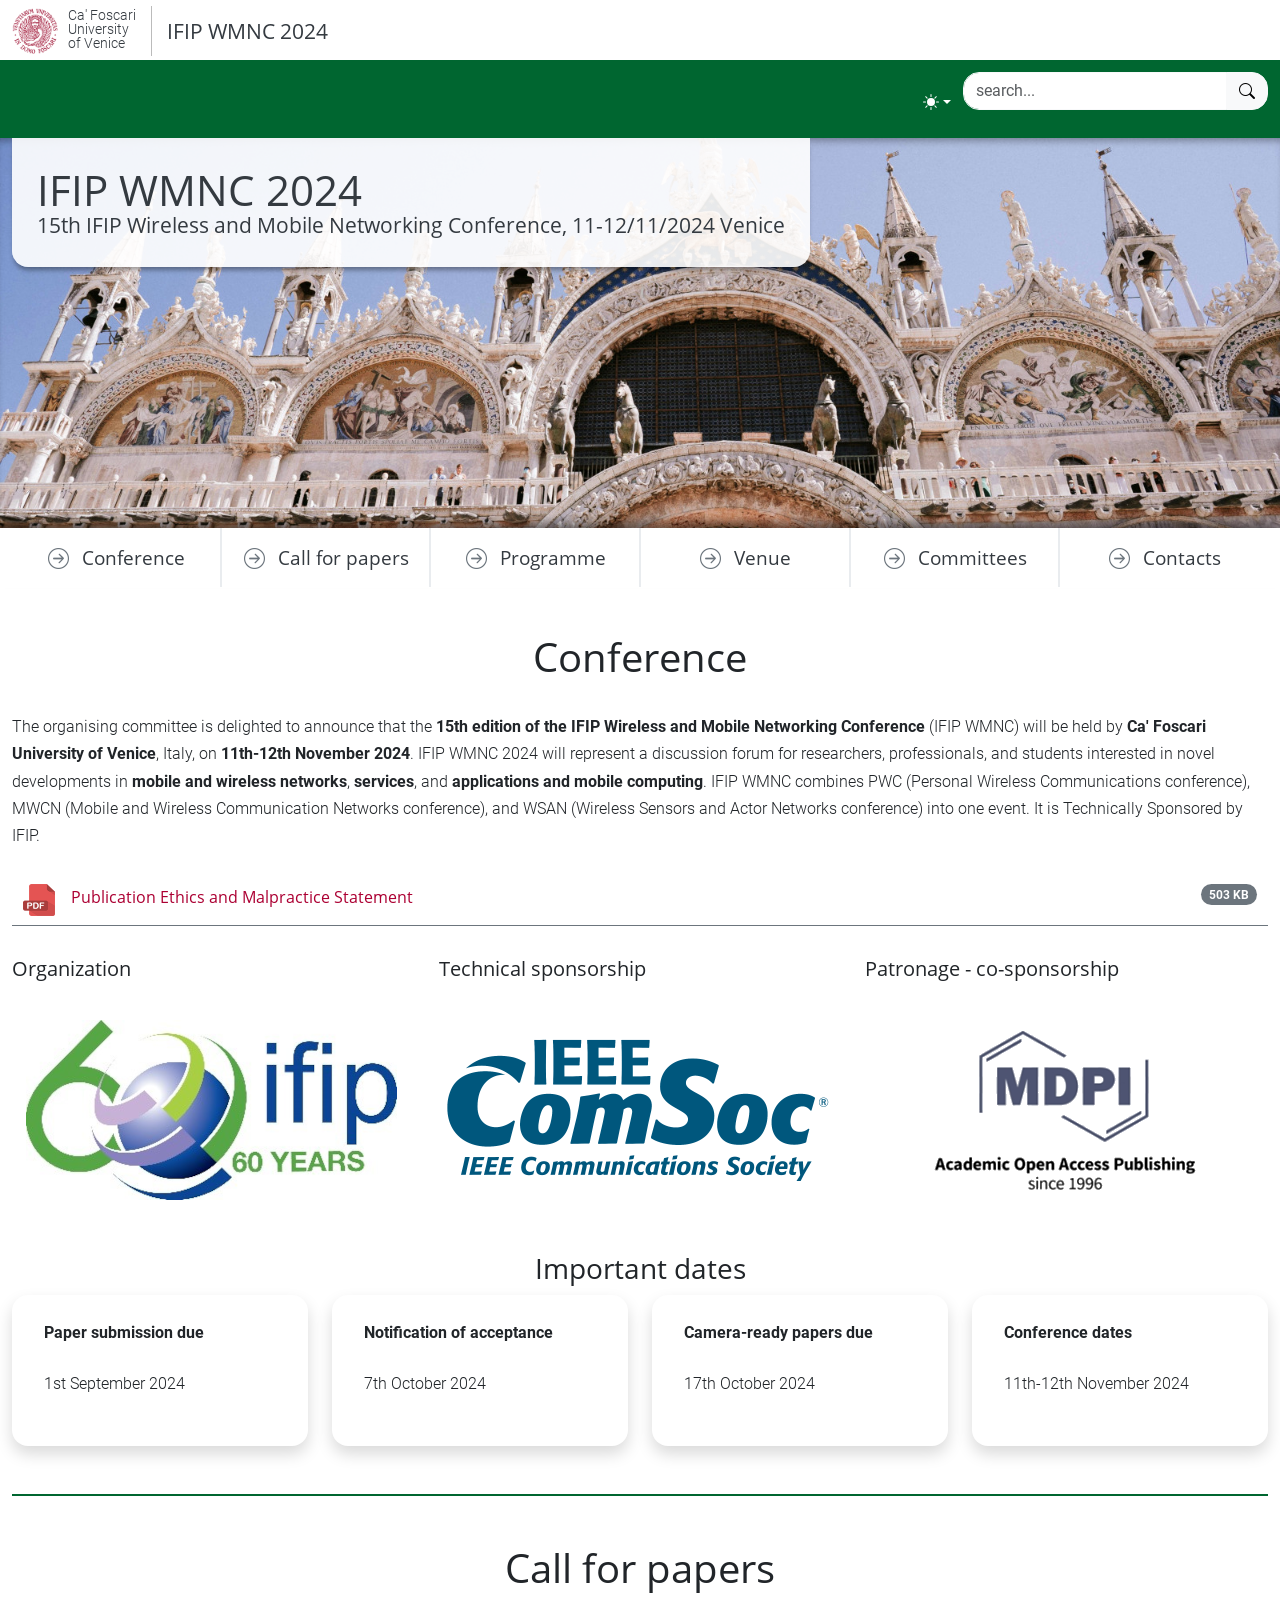
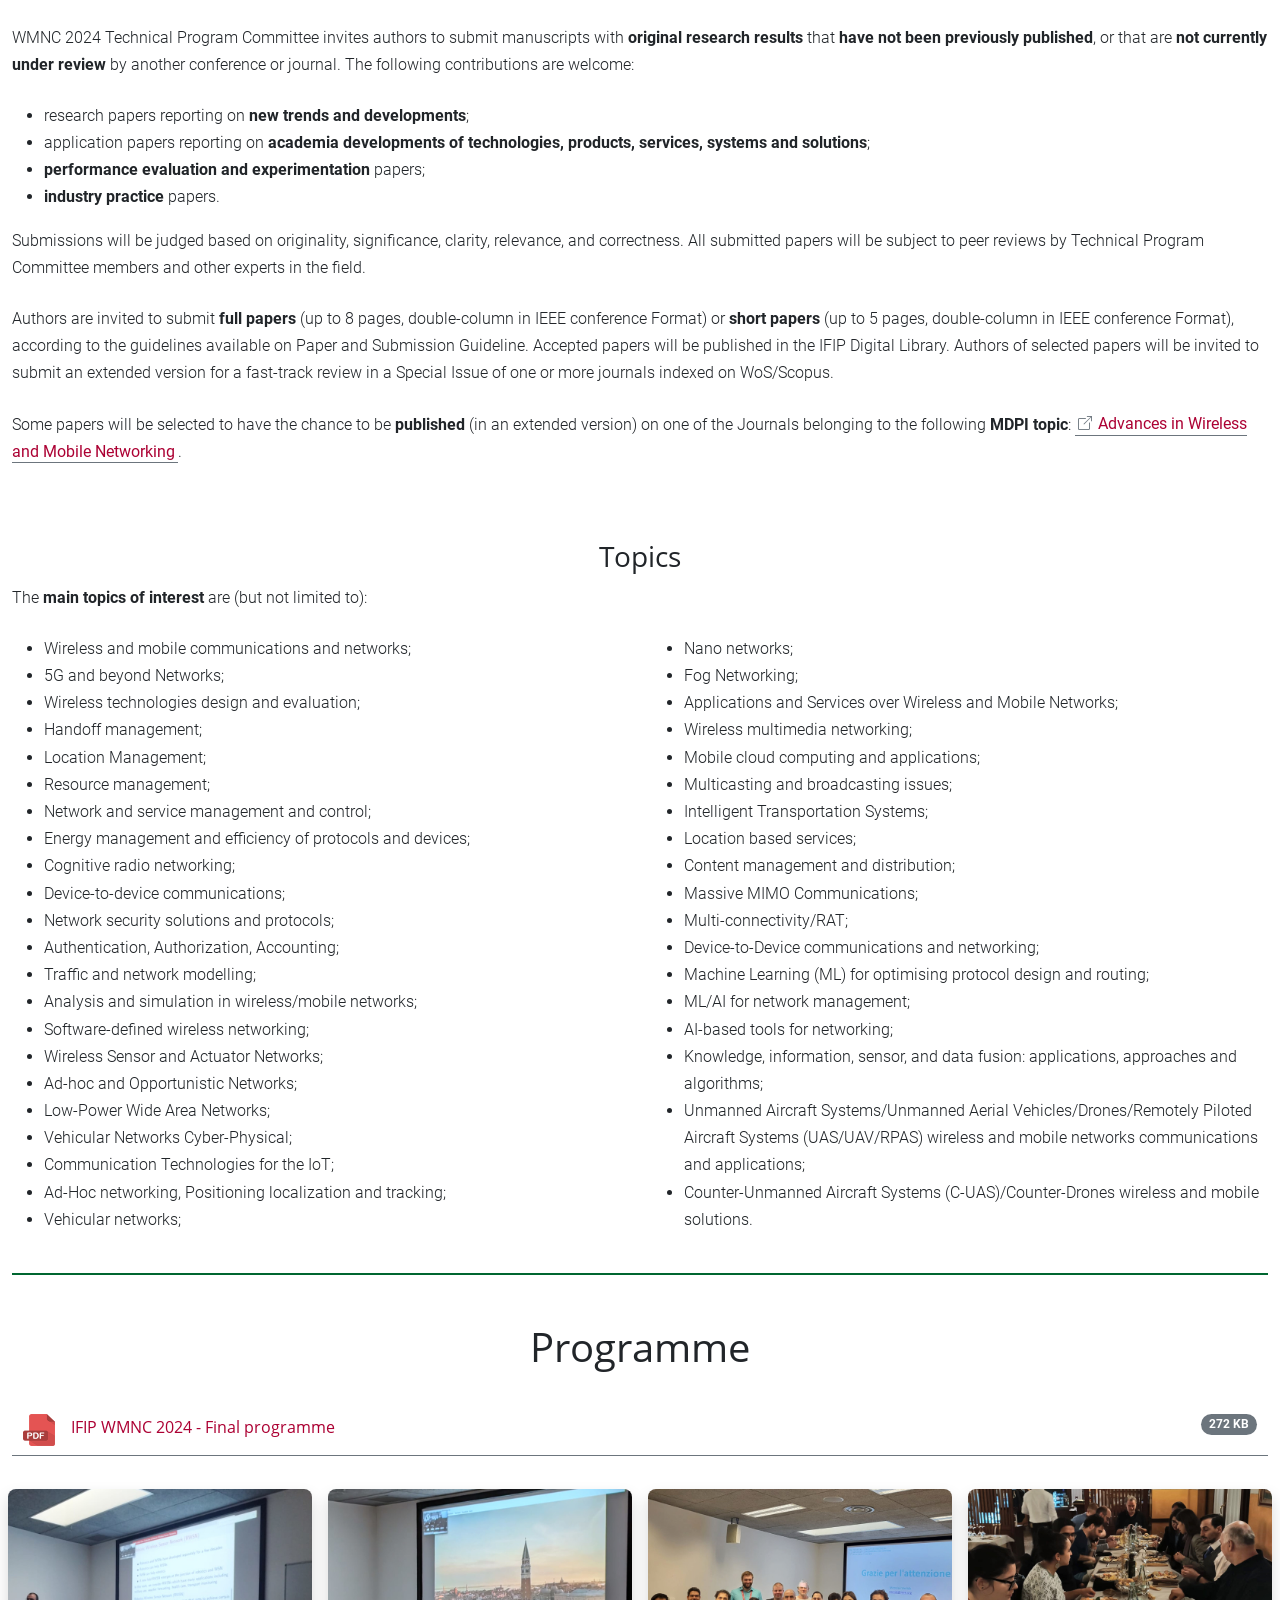
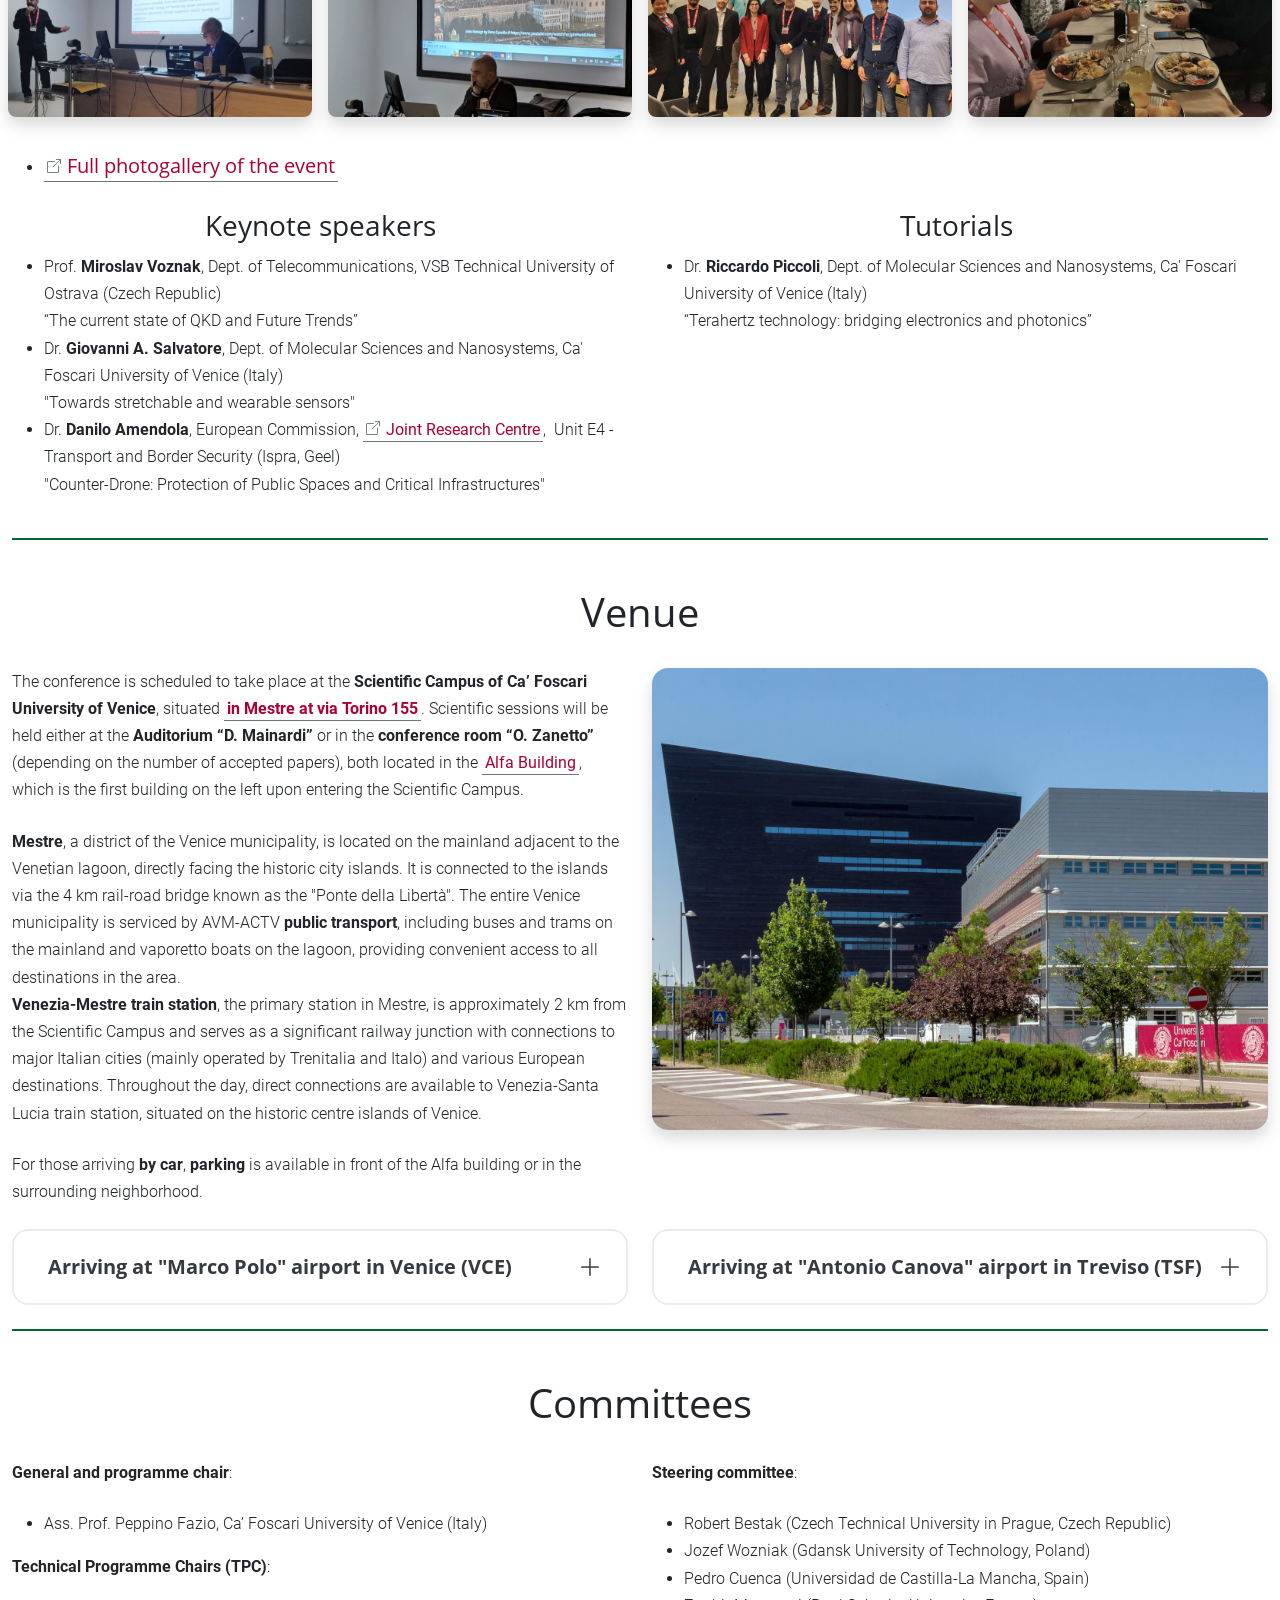
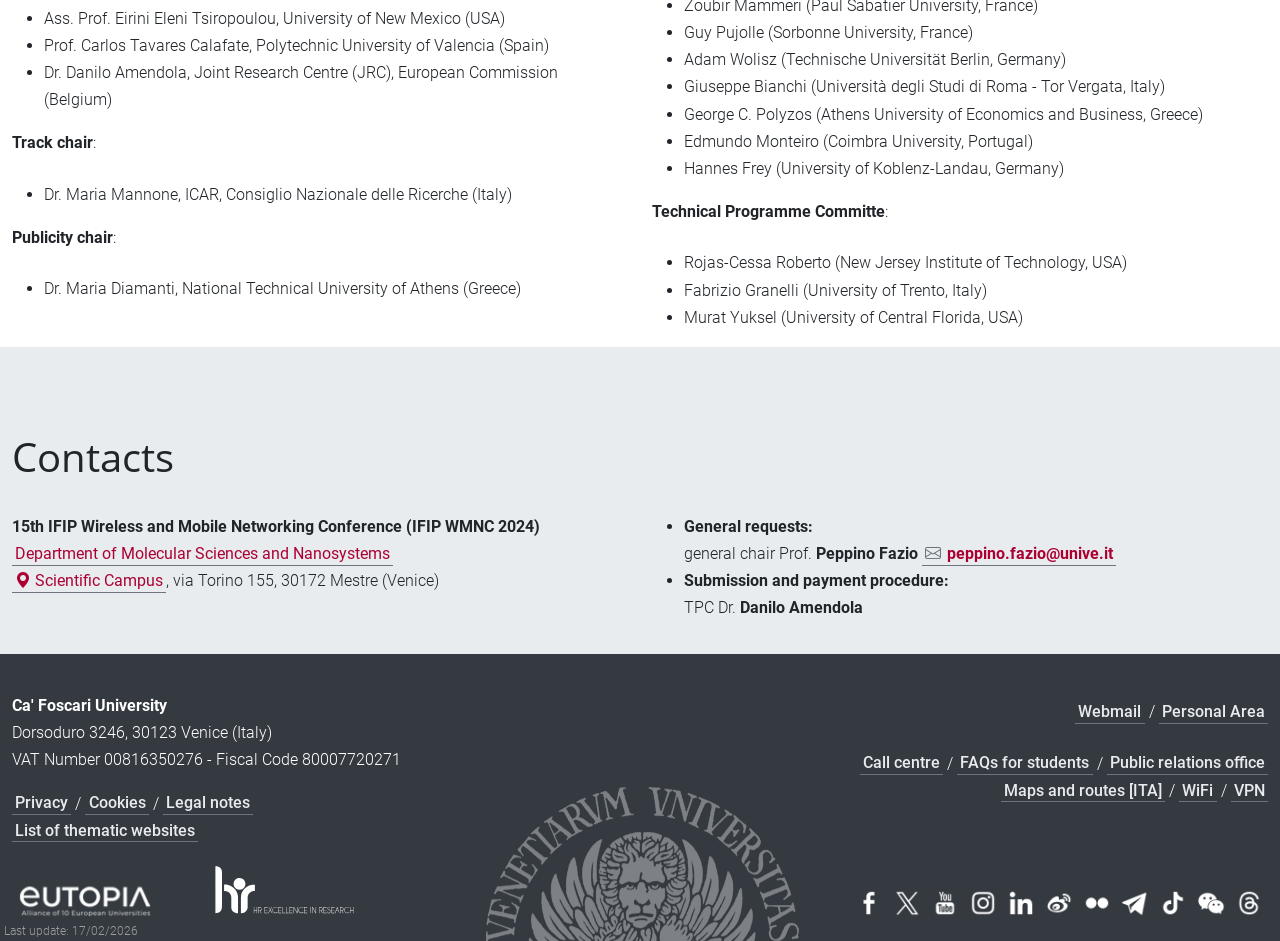
==== commit 3c5f336f: "Bufixing email removed" ====
--- a/www.unive.it/web/en/6439/home.html
+++ b/www.unive.it/web/en/6439/home.html
@@ -1692,7 +1692,7 @@
 
 	
             <a class="ancora-unive" id="c58083" name="c58083"></a>
-    		<ul><li><strong>General requests:</strong><br>general chair Prof. <strong>Peppino Fazio </strong><a href="mailto:peppino.fazio@unive.it"><strong>peppino.fazio@unive.it</strong></a></li><li><strong>Submission and payment procedure:</strong><br>TPC Dr. <strong>Danilo Amendola </strong><a href="mailto:wmnc2024@smartlyeng.com"><strong>wmnc2024@smartlyeng.com</strong></a></li></ul>
+    		<ul><li><strong>General requests:</strong><br>general chair Prof. <strong>Peppino Fazio </strong><a href="mailto:peppino.fazio@unive.it"><strong>peppino.fazio@unive.it</strong></a></li><li><strong>Submission and payment procedure:</strong><br>TPC Dr. <strong>Danilo Amendola </strong></li></ul>
 		
 	
 
